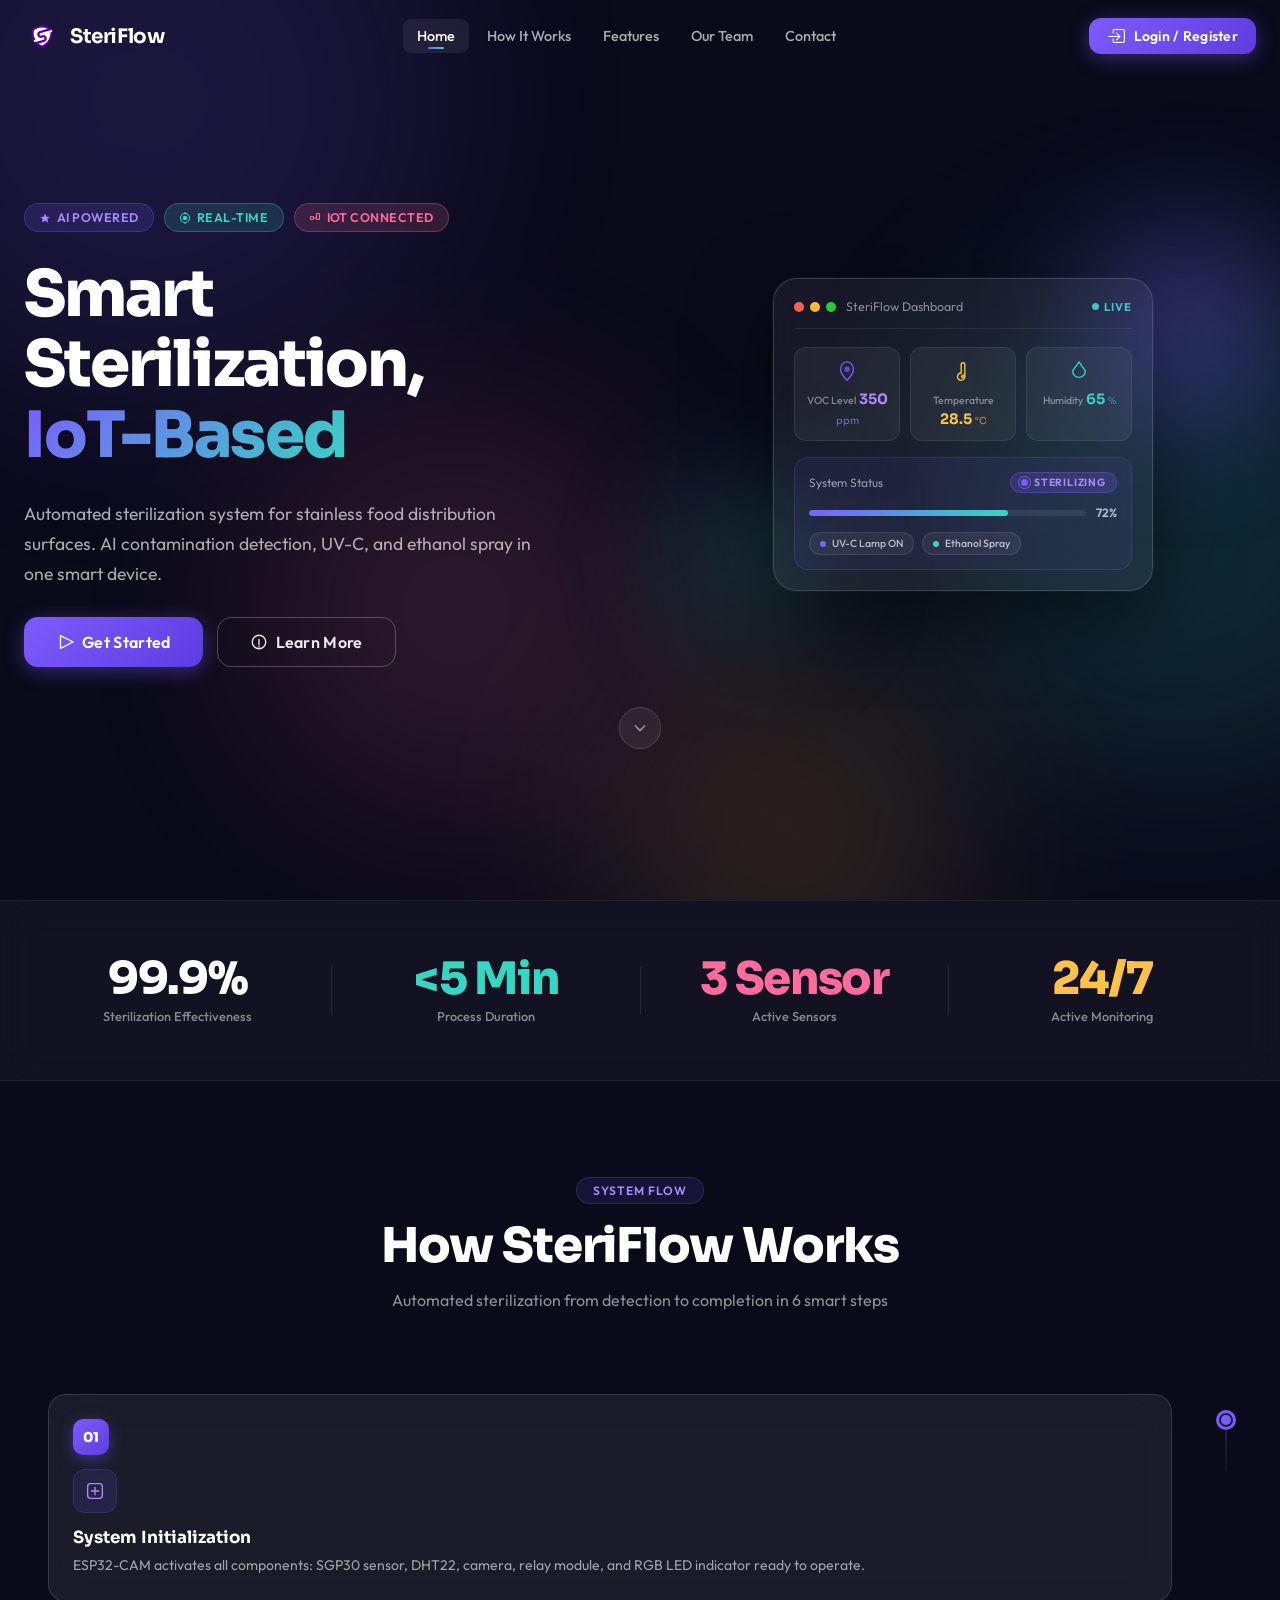
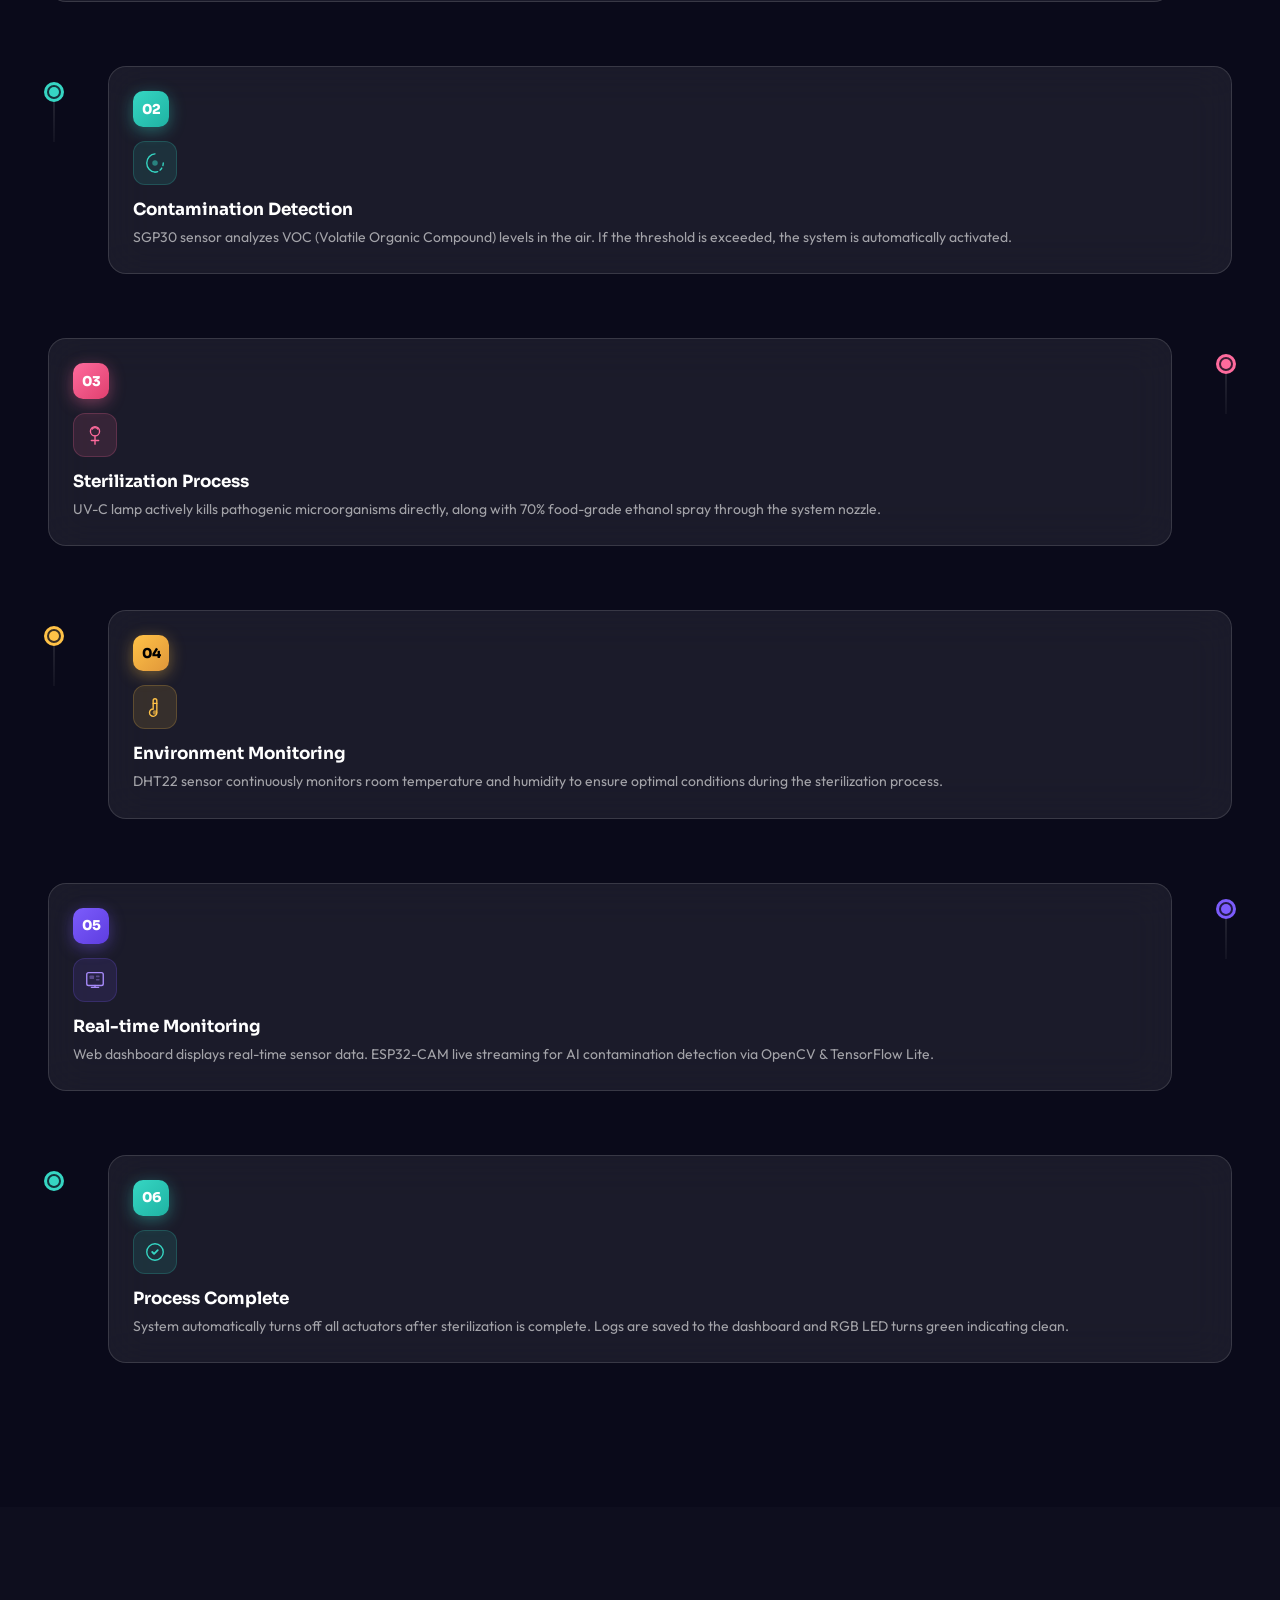
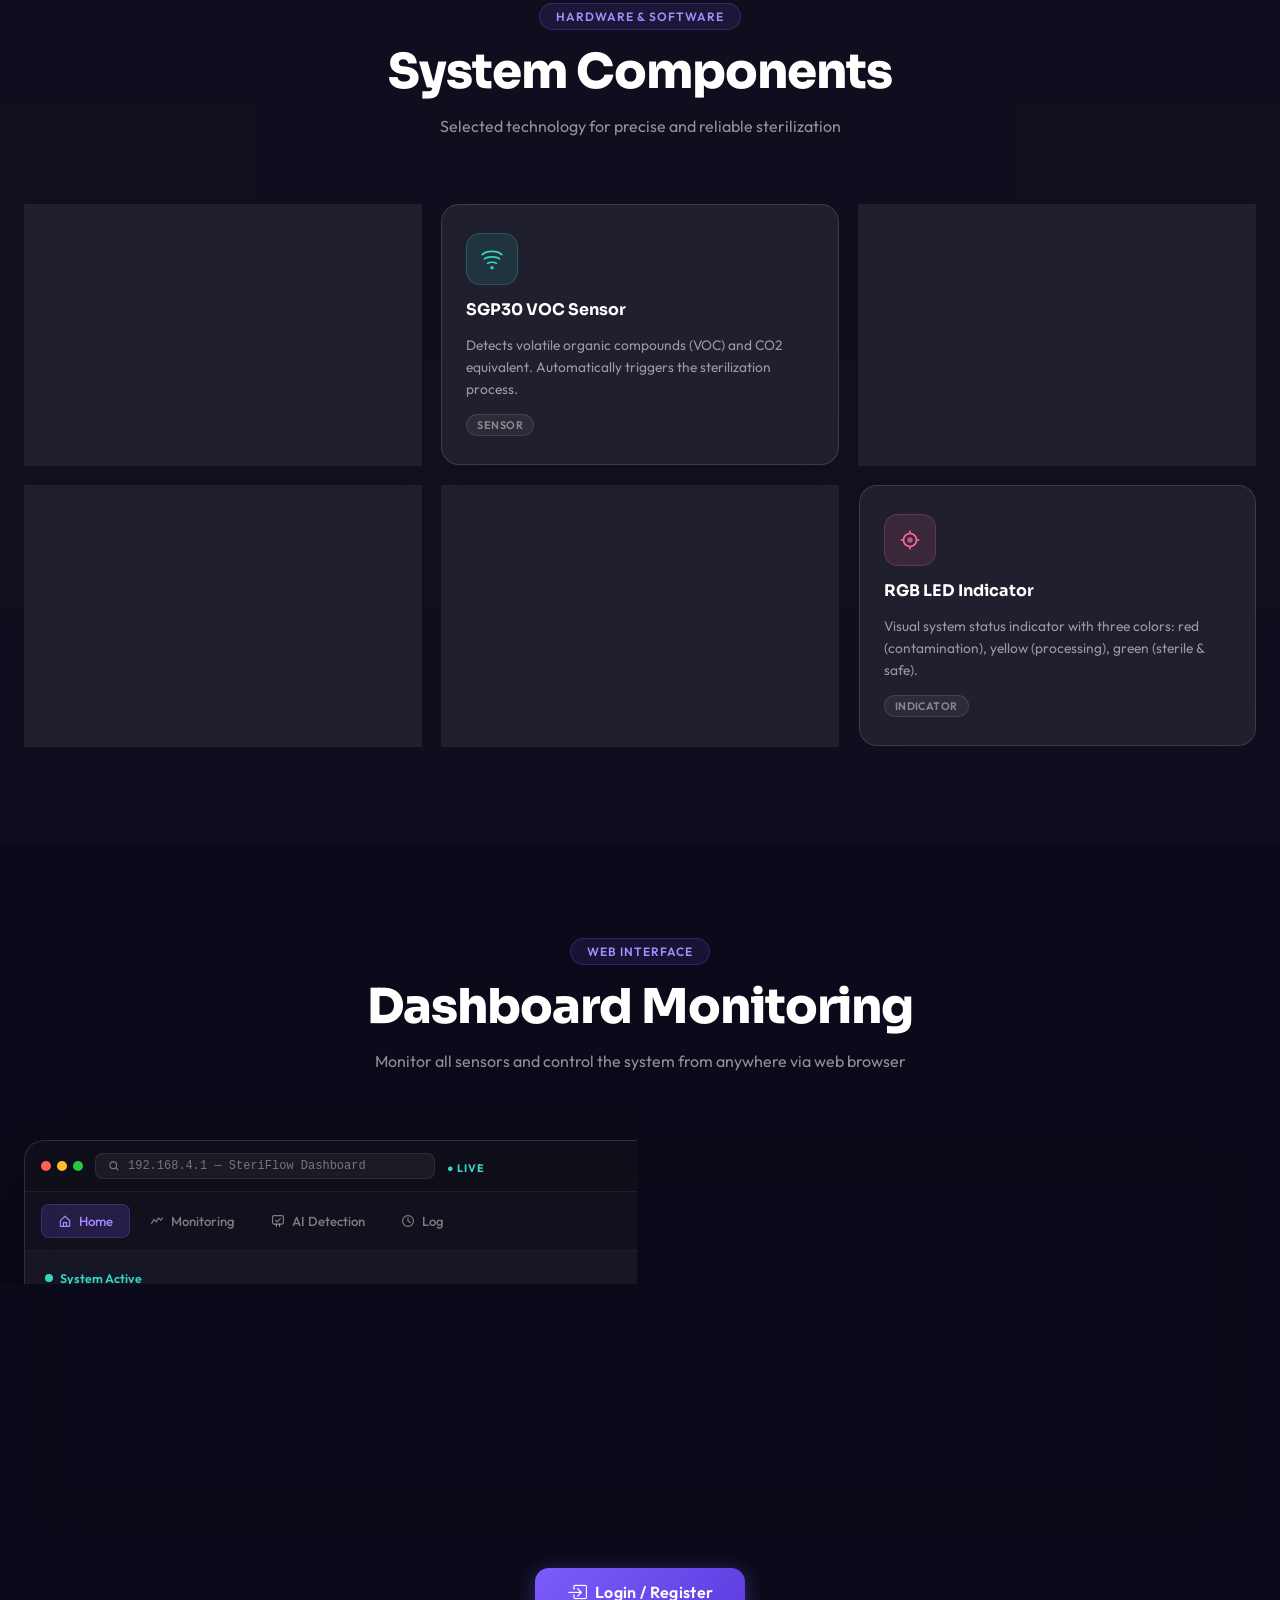
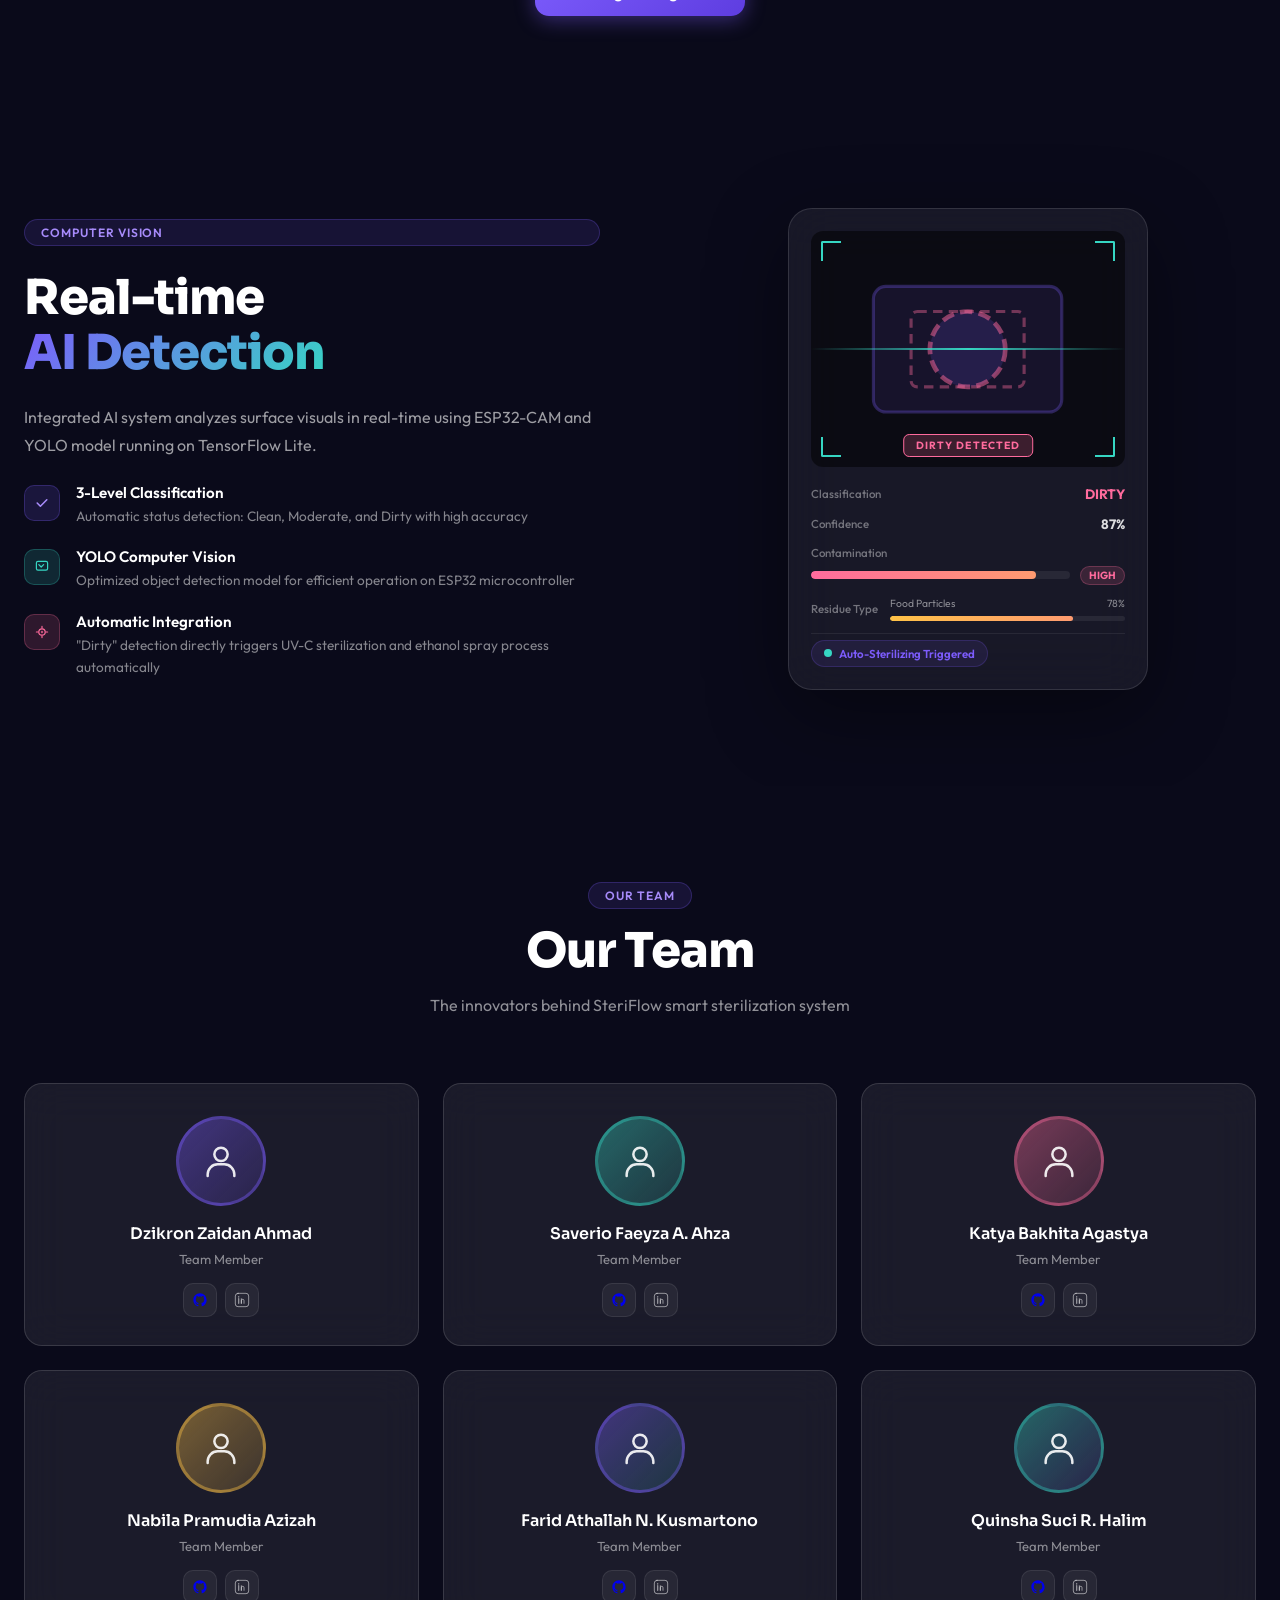
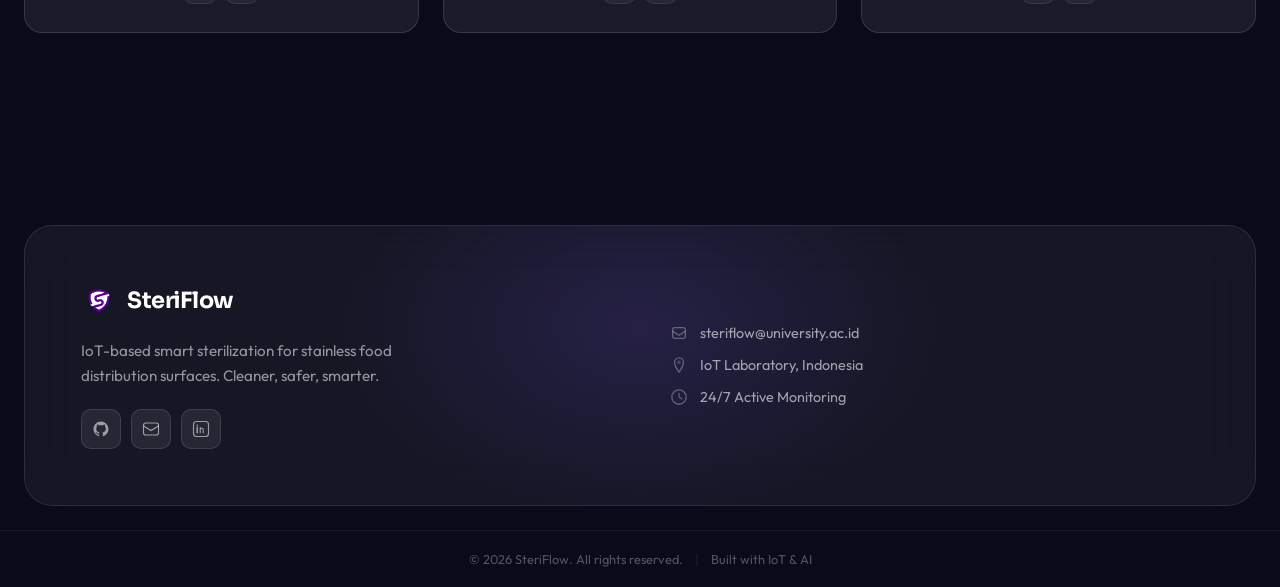
==== index.html @ 9a80b57d "by Gengs" ====
<!DOCTYPE html>
<html lang="en">
<head>
  <meta charset="UTF-8" />
  <meta name="viewport" content="width=device-width, initial-scale=1.0" />
  <meta name="description" content="SteriFlow — IoT-based smart sterilization system for stainless food distribution surfaces. AI detection, UV-C, and automatic ethanol spray." />
  <title>SteriFlow — IoT-Based Smart Sterilization</title>
  <!-- Open Graph / WhatsApp / Facebook link preview (og:image must be absolute URL) -->
  <meta property="og:type" content="website" />
  <meta property="og:url" content="https://steriflow-id.web.app/" />
  <meta property="og:title" content="SteriFlow — IoT-Based Smart Sterilization" />
  <meta property="og:description" content="SteriFlow — IoT-based smart sterilization for stainless food distribution surfaces. AI detection, UV-C, and ethanol spray in one smart device." />
  <meta property="og:image" content="https://steriflow-id.web.app/assets/og-image.png" />
  <meta property="og:image:type" content="image/png" />
  <meta property="og:image:width" content="1200" />
  <meta property="og:image:height" content="630" />
  <meta property="og:image:alt" content="SteriFlow — Smart sterilization dashboard and hero" />
  <meta property="og:locale" content="en_US" />
  <meta name="twitter:card" content="summary_large_image" />
  <meta name="twitter:title" content="SteriFlow — IoT-Based Smart Sterilization" />
  <meta name="twitter:description" content="SteriFlow — IoT-based smart sterilization for stainless food distribution surfaces. AI detection, UV-C, and ethanol spray in one smart device." />
  <meta name="twitter:image" content="https://steriflow-id.web.app/assets/og-image.png" />
  <link rel="icon" type="image/png" href="assets/logo.png" />
  <link rel="apple-touch-icon" href="assets/logo.png" />
  <link rel="stylesheet" href="https://cdn.jsdelivr.net/npm/bootstrap-icons@1.11.3/font/bootstrap-icons.min.css" />
  <link rel="stylesheet" href="assets/index.css" />
</head>
<body class="lp-body">

  <!-- ═══════════════════════════════════════════════
       ANIMATED BACKGROUND
  ═══════════════════════════════════════════════ -->
  <div class="lp-bg-canvas" aria-hidden="true">
    <div class="lp-orb lp-orb-1"></div>
    <div class="lp-orb lp-orb-2"></div>
    <div class="lp-orb lp-orb-3"></div>
    <div class="lp-orb lp-orb-4"></div>
  </div>

  <!-- ═══════════════════════════════════════════════
       1. NAVBAR
  ═══════════════════════════════════════════════ -->
  <nav class="lp-nav" id="lpNav" role="navigation" aria-label="Main navigation">
    <div class="lp-nav-inner">
      <!-- Logo -->
      <a href="#" class="lp-nav-logo" aria-label="SteriFlow Home">
        <img src="assets/logo.png" alt="SteriFlow" class="lp-logo-icon" />
        <span class="lp-logo-text">SteriFlow</span>
      </a>

      <!-- Desktop Nav Links -->
      <ul class="lp-nav-links" role="list">
        <li><a href="#beranda" class="lp-nav-link active">Home</a></li>
        <li><a href="#cara-kerja" class="lp-nav-link">How It Works</a></li>
        <li><a href="#fitur" class="lp-nav-link">Features</a></li>

        <li><a href="#tim" class="lp-nav-link">Our Team</a></li>
        <li><a href="#kontak" class="lp-nav-link">Contact</a></li>
      </ul>

      <!-- CTA + Hamburger -->
      <div class="lp-nav-right">
        <a href="auth.html" class="lp-btn lp-btn-primary lp-nav-cta">
          <i class="bi bi-box-arrow-in-right" aria-hidden="true"></i>
          Login / Register
        </a>
        <button class="lp-hamburger" id="lpHamburger" aria-label="Toggle menu" aria-expanded="false" aria-controls="lpMobileMenu">
          <span></span><span></span><span></span>
        </button>
      </div>
    </div>
  </nav>

  <!-- Mobile Drawer -->
  <div class="lp-mobile-menu" id="lpMobileMenu" aria-hidden="true" role="dialog" aria-modal="true" aria-label="Mobile navigation">
    <div class="lp-mobile-menu-backdrop" id="lpMenuBackdrop"></div>
    <nav class="lp-mobile-drawer">
      <div class="lp-mobile-drawer-header">
        <a href="#" class="lp-nav-logo">
          <img src="assets/logo.png" alt="SteriFlow" class="lp-logo-icon" />
          <span class="lp-logo-text">SteriFlow</span>
        </a>
        <button class="lp-mobile-close" id="lpMobileClose" aria-label="Close menu">
          <svg viewBox="0 0 24 24" fill="none" stroke="currentColor" stroke-width="2" aria-hidden="true"><line x1="18" y1="6" x2="6" y2="18"/><line x1="6" y1="6" x2="18" y2="18"/></svg>
        </button>
      </div>
      <ul class="lp-mobile-nav-links" role="list">
        <li><a href="#beranda" class="lp-mobile-link">Home</a></li>
        <li><a href="#cara-kerja" class="lp-mobile-link">How It Works</a></li>
        <li><a href="#fitur" class="lp-mobile-link">Features</a></li>

        <li><a href="#tim" class="lp-mobile-link">Our Team</a></li>
        <li><a href="#kontak" class="lp-mobile-link">Contact</a></li>
      </ul>
      <a href="auth.html" class="lp-btn lp-btn-primary lp-mobile-cta">
        <i class="bi bi-box-arrow-in-right" aria-hidden="true"></i>
        Login / Register
      </a>
    </nav>
  </div>

  <!-- ═══════════════════════════════════════════════
       MAIN CONTENT
  ═══════════════════════════════════════════════ -->
  <main id="lpMain">

    <!-- ═══ 2. HERO SECTION ═══ -->
    <section class="lp-hero" id="beranda" aria-labelledby="heroHeading">
      <div class="lp-container">
        <div class="lp-hero-grid">

          <!-- Left: Text Content -->
          <div class="lp-hero-content">
            <!-- Badges -->
            <div class="lp-hero-badges" role="list" aria-label="Product highlights">
              <span class="lp-badge lp-badge-purple" role="listitem">
                <svg viewBox="0 0 16 16" fill="none" aria-hidden="true"><path d="M8 2L9.8 6.2L14.4 6.6L11.1 9.4L12.1 14L8 11.5L3.9 14L4.9 9.4L1.6 6.6L6.2 6.2L8 2Z" fill="currentColor"/></svg>
                AI Powered
              </span>
              <span class="lp-badge lp-badge-teal" role="listitem">
                <svg viewBox="0 0 16 16" fill="none" aria-hidden="true"><circle cx="8" cy="8" r="3" fill="currentColor"/><circle cx="8" cy="8" r="6" stroke="currentColor" stroke-width="1.5" fill="none"/><line x1="8" y1="2" x2="8" y2="0" stroke="currentColor" stroke-width="1.5"/><line x1="8" y1="16" x2="8" y2="14" stroke="currentColor" stroke-width="1.5"/></svg>
                Real-time
              </span>
              <span class="lp-badge lp-badge-pink" role="listitem">
                <svg viewBox="0 0 16 16" fill="none" aria-hidden="true"><rect x="2" y="6" width="4" height="4" rx="1" stroke="currentColor" stroke-width="1.5"/><rect x="10" y="2" width="4" height="8" rx="1" stroke="currentColor" stroke-width="1.5"/><path d="M6 8H10" stroke="currentColor" stroke-width="1.5"/></svg>
                IoT Connected
              </span>
            </div>

            <!-- Headline -->
            <h1 class="lp-hero-heading" id="heroHeading">
              <span class="lp-text-white">Smart</span>
              <span class="lp-text-white"> Sterilization,</span>
              <br/>
              <span class="lp-gradient-text">IoT-Based</span>
            </h1>

            <!-- Subtitle -->
            <p class="lp-hero-subtitle">
              Automated sterilization system for stainless food distribution surfaces. AI contamination detection, UV-C, and ethanol spray in one smart device.
            </p>

            <!-- CTAs -->
            <div class="lp-hero-ctas">
              <a href="#cara-kerja" class="lp-btn lp-btn-primary lp-btn-lg">
                <svg viewBox="0 0 20 20" fill="none" stroke="currentColor" stroke-width="1.5" stroke-linecap="round" stroke-linejoin="round" aria-hidden="true"><polygon points="5,3 19,10 5,17 5,3"/></svg>
                Get Started
              </a>
              <a href="#fitur" class="lp-btn lp-btn-outline lp-btn-lg">
                <svg viewBox="0 0 20 20" fill="none" stroke="currentColor" stroke-width="1.5" stroke-linecap="round" aria-hidden="true"><circle cx="10" cy="10" r="7.5"/><path d="M10 7v6M10 15v.5"/></svg>
                Learn More
              </a>
            </div>
          </div>

          <!-- Right: Device Mockup Card -->
          <div class="lp-hero-mockup" aria-label="Dashboard preview" role="img">
            <div class="lp-mockup-card lp-float-anim">
              <!-- Mockup Header -->
              <div class="lp-mockup-header">
                <div class="lp-mockup-dots" aria-hidden="true">
                  <span class="lp-dot lp-dot-red"></span>
                  <span class="lp-dot lp-dot-yellow"></span>
                  <span class="lp-dot lp-dot-green"></span>
                </div>
                <span class="lp-mockup-title">SteriFlow Dashboard</span>
                <div class="lp-mockup-status">
                  <span class="lp-status-pulse" aria-hidden="true"></span>
                  <span>LIVE</span>
                </div>
              </div>

              <!-- Sensor Readings -->
              <div class="lp-mockup-sensors">
                <div class="lp-sensor-card lp-sensor-voc">
                  <svg class="lp-sensor-icon" viewBox="0 0 24 24" fill="none" aria-hidden="true"><path d="M12 2C8 2 5 6 5 10C5 14 8 18 12 22C16 18 19 14 19 10C19 6 16 2 12 2Z" stroke="#7c5cfc" stroke-width="1.5" fill="none"/><circle cx="12" cy="10" r="3" fill="#7c5cfc" opacity="0.7"/></svg>
                  <div class="lp-sensor-info">
                    <span class="lp-sensor-label">VOC Level</span>
                    <span class="lp-sensor-value lp-sensor-value-purple">350 <small>ppm</small></span>
                  </div>
                </div>
                <div class="lp-sensor-card lp-sensor-temp">
                  <svg class="lp-sensor-icon" viewBox="0 0 24 24" fill="none" aria-hidden="true"><path d="M12 3a2 2 0 0 0-2 2v9.17A4 4 0 1 0 14 18V5a2 2 0 0 0-2-2Z" stroke="#ffc247" stroke-width="1.5"/><circle cx="12" cy="18" r="2.5" fill="#ffc247" opacity="0.8"/></svg>
                  <div class="lp-sensor-info">
                    <span class="lp-sensor-label">Temperature</span>
                    <span class="lp-sensor-value lp-sensor-value-yellow">28.5 <small>°C</small></span>
                  </div>
                </div>
                <div class="lp-sensor-card lp-sensor-hum">
                  <svg class="lp-sensor-icon" viewBox="0 0 24 24" fill="none" aria-hidden="true"><path d="M12 2l7 10a7 7 0 1 1-14 0z" stroke="#36d6c3" stroke-width="1.5" fill="none"/></svg>
                  <div class="lp-sensor-info">
                    <span class="lp-sensor-label">Humidity</span>
                    <span class="lp-sensor-value lp-sensor-value-teal">65 <small>%</small></span>
                  </div>
                </div>
              </div>

              <!-- Sterilization Status -->
              <div class="lp-mockup-sterilizing">
                <div class="lp-sterilize-header">
                  <span>System Status</span>
                  <div class="lp-sterilize-badge">
                    <span class="lp-pulse-ring" aria-hidden="true"></span>
                    <span>STERILIZING</span>
                  </div>
                </div>
                <div class="lp-sterilize-progress" role="progressbar" aria-valuenow="72" aria-valuemin="0" aria-valuemax="100" aria-label="Sterilization progress">
                  <div class="lp-progress-bar">
                    <div class="lp-progress-fill" style="width:72%"></div>
                  </div>
                  <span>72%</span>
                </div>
                <div class="lp-sterilize-actions">
                  <div class="lp-action-chip lp-chip-active">
                    <span class="lp-chip-dot" style="background:#7c5cfc" aria-hidden="true"></span>
                    UV-C Lamp ON
                  </div>
                  <div class="lp-action-chip lp-chip-active">
                    <span class="lp-chip-dot" style="background:#36d6c3" aria-hidden="true"></span>
                    Ethanol Spray
                  </div>
                </div>
              </div>
            </div>

            <!-- Decorative glow elements -->
            <div class="lp-mockup-glow lp-glow-purple" aria-hidden="true"></div>
            <div class="lp-mockup-glow lp-glow-teal" aria-hidden="true"></div>
          </div>
        </div>
      </div>

      <!-- Scroll indicator -->
      <a href="#stats" class="lp-scroll-indicator" aria-label="Scroll to next section">
        <svg viewBox="0 0 24 24" fill="none" stroke="currentColor" stroke-width="2" aria-hidden="true"><polyline points="6 9 12 15 18 9"/></svg>
      </a>
    </section>

    <!-- ═══ 3. STATS BAR ═══ -->
    <section class="lp-stats" id="stats" aria-label="Key statistics">
      <div class="lp-container">
        <div class="lp-stats-grid">
          <div class="lp-stat-item lp-reveal">
            <span class="lp-stat-value" data-target="99.9" data-suffix="%" data-decimal="1">0%</span>
            <span class="lp-stat-label">Sterilization Effectiveness</span>
          </div>
          <div class="lp-stat-divider" aria-hidden="true"></div>
          <div class="lp-stat-item lp-reveal">
            <span class="lp-stat-value lp-stat-teal" data-target="5" data-prefix="<" data-suffix=" Min">0 Min</span>
            <span class="lp-stat-label">Process Duration</span>
          </div>
          <div class="lp-stat-divider" aria-hidden="true"></div>
          <div class="lp-stat-item lp-reveal">
            <span class="lp-stat-value lp-stat-pink" data-target="3" data-suffix=" Sensor">0 Sensor</span>
            <span class="lp-stat-label">Active Sensors</span>
          </div>
          <div class="lp-stat-divider" aria-hidden="true"></div>
          <div class="lp-stat-item lp-reveal">
            <span class="lp-stat-value lp-stat-yellow">24/7</span>
            <span class="lp-stat-label">Active Monitoring</span>
          </div>
        </div>
      </div>
    </section>

    <!-- ═══ 4. CARA KERJA ═══ -->
    <section class="lp-section lp-cara-kerja" id="cara-kerja" aria-labelledby="caraKerjaTitle">
      <div class="lp-container">
        <div class="lp-section-header lp-reveal">
          <span class="lp-section-tag">System Flow</span>
          <h2 class="lp-section-title" id="caraKerjaTitle">How SteriFlow Works</h2>
          <p class="lp-section-subtitle">Automated sterilization from detection to completion in 6 smart steps</p>
        </div>

        <div class="lp-timeline">

          <!-- Step 1 -->
          <div class="lp-timeline-item lp-timeline-left lp-reveal">
            <div class="lp-timeline-content">
              <div class="lp-timeline-card">
                <div class="lp-step-badge lp-step-purple">
                  <span>01</span>
                </div>
                <div class="lp-step-icon lp-step-icon-purple">
                  <svg viewBox="0 0 24 24" fill="none" aria-hidden="true"><rect x="4" y="4" width="16" height="16" rx="3" stroke="currentColor" stroke-width="1.5"/><path d="M8 12h8M12 8v8" stroke="currentColor" stroke-width="1.5" stroke-linecap="round"/></svg>
                </div>
                <div class="lp-step-body">
                  <h3 class="lp-step-title">System Initialization</h3>
                  <p class="lp-step-desc">ESP32-CAM activates all components: SGP30 sensor, DHT22, camera, relay module, and RGB LED indicator ready to operate.</p>
                </div>
              </div>
            </div>
            <div class="lp-timeline-node" aria-hidden="true">
              <div class="lp-node-circle lp-node-purple"></div>
              <div class="lp-node-line"></div>
            </div>
          </div>

          <!-- Step 2 -->
          <div class="lp-timeline-item lp-timeline-right lp-reveal">
            <div class="lp-timeline-node" aria-hidden="true">
              <div class="lp-node-circle lp-node-teal"></div>
              <div class="lp-node-line"></div>
            </div>
            <div class="lp-timeline-content">
              <div class="lp-timeline-card">
                <div class="lp-step-badge lp-step-teal">
                  <span>02</span>
                </div>
                <div class="lp-step-icon lp-step-icon-teal">
                  <svg viewBox="0 0 24 24" fill="none" aria-hidden="true"><path d="M12 2C7 2 3 7 3 12C3 17 7 22 12 22" stroke="currentColor" stroke-width="1.5" stroke-linecap="round"/><path d="M12 22C17 22 21 17 21 12" stroke="currentColor" stroke-width="1.5" stroke-linecap="round" stroke-dasharray="3 3"/><circle cx="12" cy="12" r="3" fill="currentColor" opacity="0.5"/></svg>
                </div>
                <div class="lp-step-body">
                  <h3 class="lp-step-title">Contamination Detection</h3>
                  <p class="lp-step-desc">SGP30 sensor analyzes VOC (Volatile Organic Compound) levels in the air. If the threshold is exceeded, the system is automatically activated.</p>
                </div>
              </div>
            </div>
          </div>

          <!-- Step 3 -->
          <div class="lp-timeline-item lp-timeline-left lp-reveal">
            <div class="lp-timeline-content">
              <div class="lp-timeline-card">
                <div class="lp-step-badge lp-step-pink">
                  <span>03</span>
                </div>
                <div class="lp-step-icon lp-step-icon-pink">
                  <svg viewBox="0 0 24 24" fill="none" aria-hidden="true"><circle cx="12" cy="8" r="5" stroke="currentColor" stroke-width="1.5"/><path d="M12 13v9M8 18h8" stroke="currentColor" stroke-width="1.5" stroke-linecap="round"/><path d="M9 5.5C9 5.5 10 4 12 4C14 4 15 5.5 15 5.5" stroke="currentColor" stroke-width="1.5" stroke-linecap="round"/></svg>
                </div>
                <div class="lp-step-body">
                  <h3 class="lp-step-title">Sterilization Process</h3>
                  <p class="lp-step-desc">UV-C lamp actively kills pathogenic microorganisms directly, along with 70% food-grade ethanol spray through the system nozzle.</p>
                </div>
              </div>
            </div>
            <div class="lp-timeline-node" aria-hidden="true">
              <div class="lp-node-circle lp-node-pink"></div>
              <div class="lp-node-line"></div>
            </div>
          </div>

          <!-- Step 4 -->
          <div class="lp-timeline-item lp-timeline-right lp-reveal">
            <div class="lp-timeline-node" aria-hidden="true">
              <div class="lp-node-circle lp-node-yellow"></div>
              <div class="lp-node-line"></div>
            </div>
            <div class="lp-timeline-content">
              <div class="lp-timeline-card">
                <div class="lp-step-badge lp-step-yellow">
                  <span>04</span>
                </div>
                <div class="lp-step-icon lp-step-icon-yellow">
                  <svg viewBox="0 0 24 24" fill="none" aria-hidden="true"><path d="M12 3a2 2 0 0 0-2 2v9.17A4 4 0 1 0 14 18V5a2 2 0 0 0-2-2Z" stroke="currentColor" stroke-width="1.5"/><circle cx="12" cy="18" r="2.5" fill="currentColor" opacity="0.6"/><path d="M10 8h4" stroke="currentColor" stroke-width="1.5" stroke-linecap="round"/></svg>
                </div>
                <div class="lp-step-body">
                  <h3 class="lp-step-title">Environment Monitoring</h3>
                  <p class="lp-step-desc">DHT22 sensor continuously monitors room temperature and humidity to ensure optimal conditions during the sterilization process.</p>
                </div>
              </div>
            </div>
          </div>

          <!-- Step 5 -->
          <div class="lp-timeline-item lp-timeline-left lp-reveal">
            <div class="lp-timeline-content">
              <div class="lp-timeline-card">
                <div class="lp-step-badge lp-step-purple">
                  <span>05</span>
                </div>
                <div class="lp-step-icon lp-step-icon-purple">
                  <svg viewBox="0 0 24 24" fill="none" aria-hidden="true"><rect x="3" y="4" width="18" height="14" rx="2" stroke="currentColor" stroke-width="1.5"/><path d="M8 20h8M12 18v2" stroke="currentColor" stroke-width="1.5" stroke-linecap="round"/><rect x="6" y="7" width="5" height="4" rx="1" fill="currentColor" opacity="0.4"/><rect x="13" y="7" width="4" height="2" rx="0.5" fill="currentColor" opacity="0.4"/><rect x="13" y="11" width="4" height="1.5" rx="0.5" fill="currentColor" opacity="0.4"/></svg>
                </div>
                <div class="lp-step-body">
                  <h3 class="lp-step-title">Real-time Monitoring</h3>
                  <p class="lp-step-desc">Web dashboard displays real-time sensor data. ESP32-CAM live streaming for AI contamination detection via OpenCV & TensorFlow Lite.</p>
                </div>
              </div>
            </div>
            <div class="lp-timeline-node" aria-hidden="true">
              <div class="lp-node-circle lp-node-purple"></div>
              <div class="lp-node-line"></div>
            </div>
          </div>

          <!-- Step 6 -->
          <div class="lp-timeline-item lp-timeline-right lp-reveal">
            <div class="lp-timeline-node" aria-hidden="true">
              <div class="lp-node-circle lp-node-teal"></div>
            </div>
            <div class="lp-timeline-content">
              <div class="lp-timeline-card">
                <div class="lp-step-badge lp-step-teal">
                  <span>06</span>
                </div>
                <div class="lp-step-icon lp-step-icon-teal">
                  <svg viewBox="0 0 24 24" fill="none" aria-hidden="true"><path d="M9 12l2 2 4-4" stroke="currentColor" stroke-width="2" stroke-linecap="round" stroke-linejoin="round"/><circle cx="12" cy="12" r="9" stroke="currentColor" stroke-width="1.5"/></svg>
                </div>
                <div class="lp-step-body">
                  <h3 class="lp-step-title">Process Complete</h3>
                  <p class="lp-step-desc">System automatically turns off all actuators after sterilization is complete. Logs are saved to the dashboard and RGB LED turns green indicating clean.</p>
                </div>
              </div>
            </div>
          </div>

        </div>
      </div>
    </section>

    <!-- ═══ 5. KOMPONEN SISTEM ═══ -->
    <section class="lp-section lp-components" id="fitur" aria-labelledby="komponenTitle">
      <div class="lp-container">
        <div class="lp-section-header lp-reveal">
          <span class="lp-section-tag">Hardware & Software</span>
          <h2 class="lp-section-title" id="komponenTitle">System Components</h2>
          <p class="lp-section-subtitle">Selected technology for precise and reliable sterilization</p>
        </div>

        <div class="lp-components-grid">

          <div class="lp-component-card lp-reveal" tabindex="0">
            <div class="lp-component-icon lp-comp-purple">
              <svg viewBox="0 0 24 24" fill="none" aria-hidden="true"><rect x="5" y="5" width="14" height="14" rx="2" stroke="currentColor" stroke-width="1.5"/><rect x="9" y="9" width="6" height="6" rx="1" fill="currentColor" opacity="0.5"/><path d="M9 3v2M15 3v2M9 19v2M15 19v2M3 9h2M3 15h2M19 9h2M19 15h2" stroke="currentColor" stroke-width="1.5" stroke-linecap="round"/></svg>
            </div>
            <h3 class="lp-component-name">ESP32-CAM</h3>
            <p class="lp-component-desc">Integrated AI monitoring control center & camera. Built-in WiFi for real-time IoT connectivity.</p>
            <span class="lp-component-tag">Controller</span>
          </div>

          <div class="lp-component-card lp-reveal" tabindex="0">
            <div class="lp-component-icon lp-comp-teal">
              <svg viewBox="0 0 24 24" fill="none" aria-hidden="true"><path d="M3 8c0 0 3-3 9-3s9 3 9 3" stroke="currentColor" stroke-width="1.5" stroke-linecap="round"/><path d="M5 12c0 0 2-2 7-2s7 2 7 2" stroke="currentColor" stroke-width="1.5" stroke-linecap="round"/><path d="M8 16c0 0 1-1 4-1s4 1 4 1" stroke="currentColor" stroke-width="1.5" stroke-linecap="round"/><circle cx="12" cy="20" r="1.5" fill="currentColor"/></svg>
            </div>
            <h3 class="lp-component-name">SGP30 VOC Sensor</h3>
            <p class="lp-component-desc">Detects volatile organic compounds (VOC) and CO2 equivalent. Automatically triggers the sterilization process.</p>
            <span class="lp-component-tag">Sensor</span>
          </div>

          <div class="lp-component-card lp-reveal" tabindex="0">
            <div class="lp-component-icon lp-comp-pink">
              <svg viewBox="0 0 24 24" fill="none" aria-hidden="true"><circle cx="12" cy="12" r="4" stroke="currentColor" stroke-width="1.5"/><path d="M12 2v3M12 19v3M2 12h3M19 12h3M4.9 4.9l2.1 2.1M17 17l2.1 2.1M4.9 19.1L7 17M17 7l2.1-2.1" stroke="currentColor" stroke-width="1.5" stroke-linecap="round"/></svg>
            </div>
            <h3 class="lp-component-name">UV-C Lamp</h3>
            <p class="lp-component-desc">UV sterilization kills 99.9% of pathogenic microorganisms including bacteria, viruses, and fungi on surfaces.</p>
            <span class="lp-component-tag">Actuator</span>
          </div>

          <div class="lp-component-card lp-reveal" tabindex="0">
            <div class="lp-component-icon lp-comp-yellow">
              <svg viewBox="0 0 24 24" fill="none" aria-hidden="true"><path d="M12 3a2 2 0 0 0-2 2v9.17A4 4 0 1 0 14 18V5a2 2 0 0 0-2-2Z" stroke="currentColor" stroke-width="1.5"/><circle cx="12" cy="18" r="2.5" fill="currentColor" opacity="0.6"/><path d="M10 8h4M10 11h4" stroke="currentColor" stroke-width="1.5" stroke-linecap="round"/></svg>
            </div>
            <h3 class="lp-component-name">DHT22 Sensor</h3>
            <p class="lp-component-desc">Monitors temperature and humidity with precision. Data displayed in real-time on the web dashboard.</p>
            <span class="lp-component-tag">Sensor</span>
          </div>

          <div class="lp-component-card lp-reveal" tabindex="0">
            <div class="lp-component-icon lp-comp-teal">
              <svg viewBox="0 0 24 24" fill="none" aria-hidden="true"><path d="M12 2l6 12H6L12 2Z" stroke="currentColor" stroke-width="1.5" stroke-linejoin="round" fill="none"/><path d="M7 17c0 2.8 2.2 5 5 5s5-2.2 5-5" stroke="currentColor" stroke-width="1.5"/><path d="M9 14c1 2 5 2 6 0" stroke="currentColor" stroke-width="1.5" stroke-linecap="round"/></svg>
            </div>
            <h3 class="lp-component-name">Ethanol Spray System</h3>
            <p class="lp-component-desc">70% food-grade ethanol spray through system nozzle. Controlled by 12V pump and MOSFET driver.</p>
            <span class="lp-component-tag">Actuator</span>
          </div>

          <div class="lp-component-card lp-reveal" tabindex="0">
            <div class="lp-component-icon lp-comp-pink">
              <svg viewBox="0 0 24 24" fill="none" aria-hidden="true"><circle cx="12" cy="12" r="6" stroke="currentColor" stroke-width="1.5"/><circle cx="12" cy="12" r="2.5" fill="currentColor" opacity="0.7"/><path d="M12 6V4M18 12h2M12 18v2M6 12H4" stroke="currentColor" stroke-width="1.5" stroke-linecap="round"/></svg>
            </div>
            <h3 class="lp-component-name">RGB LED Indicator</h3>
            <p class="lp-component-desc">Visual system status indicator with three colors: red (contamination), yellow (processing), green (sterile &amp; safe).</p>
            <span class="lp-component-tag">Indicator</span>
          </div>

        </div>
      </div>
    </section>

    <!-- ═══ 6. DASHBOARD PREVIEW ═══ -->
    <section class="lp-section lp-dashboard-preview" id="dashboard" aria-labelledby="dashPreviewTitle">
      <div class="lp-container">
        <div class="lp-section-header lp-reveal">
          <span class="lp-section-tag">Web Interface</span>
          <h2 class="lp-section-title" id="dashPreviewTitle">Dashboard Monitoring</h2>
          <p class="lp-section-subtitle">Monitor all sensors and control the system from anywhere via web browser</p>
        </div>

        <div class="lp-browser-mockup lp-reveal">
          <!-- Browser Chrome -->
          <div class="lp-browser-chrome">
            <div class="lp-browser-dots" aria-hidden="true">
              <span></span><span></span><span></span>
            </div>
            <div class="lp-browser-url">
              <svg viewBox="0 0 16 16" fill="none" aria-hidden="true"><path d="M7 11.5A4.5 4.5 0 1 0 7 2.5a4.5 4.5 0 0 0 0 9ZM13.5 13.5l-2.5-2.5" stroke="currentColor" stroke-width="1.5" stroke-linecap="round"/></svg>
              <span>192.168.4.1 — SteriFlow Dashboard</span>
            </div>
            <div class="lp-browser-actions" aria-hidden="true">
              <span class="lp-live-badge">● LIVE</span>
            </div>
          </div>

          <!-- Dashboard Tabs -->
          <div class="lp-dash-tabs" role="tablist" aria-label="Dashboard tabs">
            <button class="lp-dash-tab lp-tab-active" role="tab" aria-selected="true" data-tab="home">
              <svg viewBox="0 0 18 18" fill="none" aria-hidden="true"><path d="M3 8.5L9 3l6 5.5V15a1 1 0 0 1-1 1H4a1 1 0 0 1-1-1V8.5Z" stroke="currentColor" stroke-width="1.5"/><path d="M7 16v-5h4v5" stroke="currentColor" stroke-width="1.5"/></svg>
              Home
            </button>
            <button class="lp-dash-tab" role="tab" aria-selected="false" data-tab="monitoring">
              <svg viewBox="0 0 18 18" fill="none" aria-hidden="true"><polyline points="2,12 5,7 8,10 11,5 14,8 16,5" stroke="currentColor" stroke-width="1.5" stroke-linecap="round" stroke-linejoin="round"/></svg>
              Monitoring
            </button>
            <button class="lp-dash-tab" role="tab" aria-selected="false" data-tab="ai">
              <svg viewBox="0 0 18 18" fill="none" aria-hidden="true"><rect x="2" y="2" width="14" height="11" rx="2" stroke="currentColor" stroke-width="1.5"/><path d="M6 8l2 2 4-4" stroke="currentColor" stroke-width="1.5" stroke-linecap="round" stroke-linejoin="round"/><path d="M7 13v3M11 13v3" stroke="currentColor" stroke-width="1.5" stroke-linecap="round"/></svg>
              AI Detection
            </button>
            <button class="lp-dash-tab" role="tab" aria-selected="false" data-tab="history">
              <svg viewBox="0 0 18 18" fill="none" aria-hidden="true"><circle cx="9" cy="9" r="7" stroke="currentColor" stroke-width="1.5"/><path d="M9 5v4l3 2" stroke="currentColor" stroke-width="1.5" stroke-linecap="round"/></svg>
              Log
            </button>
          </div>

          <!-- Dashboard Content Panels -->
          <div class="lp-dash-content">
            <!-- Home Tab -->
            <div class="lp-dash-panel lp-panel-active" id="panel-home">
              <div class="lp-dash-overview">
                <div class="lp-overview-status">
                  <div class="lp-ov-badge">
                    <span class="lp-pulse-dot" aria-hidden="true"></span>
                    <span>System Active</span>
                  </div>
                  <span class="lp-ov-time">Tuesday, 25 Mar 2026 · 14:32</span>
                </div>
                <div class="lp-ov-grid">
                  <div class="lp-ov-card lp-ov-voc">
                    <span class="lp-ov-label">VOC</span>
                    <span class="lp-ov-val">350</span>
                    <span class="lp-ov-unit">ppm</span>
                    <div class="lp-ov-bar"><div style="width:65%;background:linear-gradient(90deg,#7c5cfc,#a78bfa)"></div></div>
                  </div>
                  <div class="lp-ov-card lp-ov-temp">
                    <span class="lp-ov-label">Temp</span>
                    <span class="lp-ov-val">28.5</span>
                    <span class="lp-ov-unit">°C</span>
                    <div class="lp-ov-bar"><div style="width:57%;background:linear-gradient(90deg,#ffc247,#ffdb8e)"></div></div>
                  </div>
                  <div class="lp-ov-card lp-ov-hum">
                    <span class="lp-ov-label">Humidity</span>
                    <span class="lp-ov-val">65</span>
                    <span class="lp-ov-unit">%</span>
                    <div class="lp-ov-bar"><div style="width:65%;background:linear-gradient(90deg,#36d6c3,#7ff5ea)"></div></div>
                  </div>
                  <div class="lp-ov-card lp-ov-status">
                    <span class="lp-ov-label">Status</span>
                    <span class="lp-ov-val-sm lp-steril-text">STERILIZING</span>
                    <div class="lp-ov-indicator">
                      <span class="lp-pulse-dot" aria-hidden="true"></span>
                      Active
                    </div>
                  </div>
                </div>
              </div>
            </div>
            <!-- Monitoring Tab -->
            <div class="lp-dash-panel" id="panel-monitoring">
              <div class="lp-dash-charts">
                <div class="lp-chart-header">
                  <span>VOC Level — Last 24 Hours</span>
                  <span class="lp-chart-tag">Real-time</span>
                </div>
                <div class="lp-fake-chart" aria-hidden="true">
                  <svg viewBox="0 0 300 80" preserveAspectRatio="none">
                    <defs>
                      <linearGradient id="chartGrad" x1="0%" y1="0%" x2="0%" y2="100%">
                        <stop offset="0%" stop-color="#7c5cfc" stop-opacity="0.4"/>
                        <stop offset="100%" stop-color="#7c5cfc" stop-opacity="0"/>
                      </linearGradient>
                    </defs>
                    <path d="M0 60 C20 55 30 40 50 42 C70 44 80 65 100 60 C120 55 130 30 150 28 C170 26 180 45 200 40 C220 35 230 20 250 25 C270 30 280 50 300 45 L300 80 L0 80 Z" fill="url(#chartGrad)"/>
                    <path d="M0 60 C20 55 30 40 50 42 C70 44 80 65 100 60 C120 55 130 30 150 28 C170 26 180 45 200 40 C220 35 230 20 250 25 C270 30 280 50 300 45" fill="none" stroke="#7c5cfc" stroke-width="2"/>
                  </svg>
                </div>
                <div class="lp-chart-stats">
                  <div><span>Min</span><strong>120 ppm</strong></div>
                  <div><span>Avg</span><strong>312 ppm</strong></div>
                  <div><span>Max</span><strong>580 ppm</strong></div>
                </div>
              </div>
            </div>
            <!-- AI Tab -->
            <div class="lp-dash-panel" id="panel-ai">
              <div class="lp-ai-preview">
                <div class="lp-ai-cam">
                  <div class="lp-cam-frame" aria-label="Camera feed placeholder">
                    <span class="lp-corner lp-corner-tl" aria-hidden="true"></span>
                    <span class="lp-corner lp-corner-tr" aria-hidden="true"></span>
                    <span class="lp-corner lp-corner-bl" aria-hidden="true"></span>
                    <span class="lp-corner lp-corner-br" aria-hidden="true"></span>
                    <div class="lp-cam-placeholder">
                      <svg viewBox="0 0 48 48" fill="none" aria-hidden="true"><rect x="6" y="12" width="36" height="27" rx="4" stroke="rgba(255,255,255,0.3)" stroke-width="2"/><circle cx="24" cy="25" r="7" stroke="rgba(255,255,255,0.3)" stroke-width="2"/><path d="M18 12V10a2 2 0 0 1 2-2h8a2 2 0 0 1 2 2v2" stroke="rgba(255,255,255,0.3)" stroke-width="2"/></svg>
                      <span>ESP32-CAM Feed</span>
                    </div>
                    <div class="lp-detection-box" aria-label="Detection overlay">
                      <span class="lp-detection-label">DIRTY</span>
                    </div>
                  </div>
                </div>
                <div class="lp-ai-results">
                  <div class="lp-ai-result-item">
                    <span class="lp-ai-label">Detection Result</span>
                    <span class="lp-ai-value lp-ai-dirty">DIRTY</span>
                  </div>
                  <div class="lp-ai-result-item">
                    <span class="lp-ai-label">Confidence</span>
                    <span class="lp-ai-value">87%</span>
                  </div>
                  <div class="lp-ai-result-item lp-ai-bar-item">
                    <span class="lp-ai-label">Contamination Level</span>
                    <div class="lp-ai-bar-wrap">
                      <div class="lp-ai-bar-track">
                        <div class="lp-ai-bar-fill" style="width:87%"></div>
                      </div>
                      <span class="lp-ai-bar-label lp-ai-high">HIGH</span>
                    </div>
                  </div>
                  <div class="lp-ai-result-item">
                    <span class="lp-ai-label">Residue Detected</span>
                    <span class="lp-ai-value">Food Particles 78%</span>
                  </div>
                </div>
              </div>
            </div>
            <!-- History Tab -->
            <div class="lp-dash-panel" id="panel-history">
              <div class="lp-history-preview">
                <div class="lp-history-header">
                  <span>Sterilization Log</span>
                  <span class="lp-chart-tag">12 entries today</span>
                </div>
                <div class="lp-history-list">
                  <div class="lp-history-item lp-hist-clean">
                    <div class="lp-hist-dot lp-hist-green" aria-hidden="true"></div>
                    <div class="lp-hist-info">
                      <span class="lp-hist-title">Sterilization Complete</span>
                      <span class="lp-hist-meta">14:28 · Duration 3m 42s · VOC 120ppm</span>
                    </div>
                    <span class="lp-hist-badge lp-hist-badge-green">Clean</span>
                  </div>
                  <div class="lp-history-item">
                    <div class="lp-hist-dot lp-hist-yellow" aria-hidden="true"></div>
                    <div class="lp-hist-info">
                      <span class="lp-hist-title">High VOC Detected</span>
                      <span class="lp-hist-meta">14:15 · VOC 480ppm · Auto-trigger</span>
                    </div>
                    <span class="lp-hist-badge lp-hist-badge-yellow">Processing</span>
                  </div>
                  <div class="lp-history-item lp-hist-clean">
                    <div class="lp-hist-dot lp-hist-green" aria-hidden="true"></div>
                    <div class="lp-hist-info">
                      <span class="lp-hist-title">Sterilization Complete</span>
                      <span class="lp-hist-meta">13:52 · Duration 4m 11s · VOC 95ppm</span>
                    </div>
                    <span class="lp-hist-badge lp-hist-badge-green">Clean</span>
                  </div>
                </div>
              </div>
            </div>
          </div>
        </div>

        <div class="lp-dash-cta lp-reveal">
          <a href="auth.html" class="lp-btn lp-btn-primary lp-btn-lg">
            <i class="bi bi-box-arrow-in-right" aria-hidden="true"></i>
            Login / Register
          </a>
        </div>
      </div>
    </section>

    <!-- ═══ 7. TEKNOLOGI (removed) ═══ -->
    <section class="lp-section lp-teknologi" id="teknologi" style="display:none">
      <div class="lp-container">
        <div class="lp-section-header lp-reveal">
          <span class="lp-section-tag">Stack</span>
          <h2 class="lp-section-title" id="teknologiTitle">Technology Used</h2>
          <p class="lp-section-subtitle">Cutting-edge combination of IoT hardware and AI for future sterilization solutions</p>
        </div>

        <div class="lp-tech-groups">
          <!-- Hardware -->
          <div class="lp-tech-group lp-reveal">
            <h3 class="lp-tech-group-title">
              <svg viewBox="0 0 20 20" fill="none" aria-hidden="true"><rect x="3" y="6" width="14" height="9" rx="2" stroke="currentColor" stroke-width="1.5"/><path d="M7 6V5a1 1 0 0 1 1-1h4a1 1 0 0 1 1 1v1" stroke="currentColor" stroke-width="1.5"/><circle cx="10" cy="10.5" r="1.5" fill="currentColor" opacity="0.7"/></svg>
              Hardware Components
            </h3>
            <div class="lp-tech-pills">
              <div class="lp-tech-pill lp-pill-purple">
                <svg viewBox="0 0 20 20" fill="none" aria-hidden="true"><rect x="5" y="5" width="10" height="10" rx="2" stroke="currentColor" stroke-width="1.5"/><rect x="8" y="8" width="4" height="4" rx="0.5" fill="currentColor" opacity="0.5"/><path d="M8 3v2M12 3v2M8 15v2M12 15v2M3 8h2M3 12h2M15 8h2M15 12h2" stroke="currentColor" stroke-width="1.5" stroke-linecap="round"/></svg>
                <div class="lp-pill-content">
                  <span class="lp-pill-name">ESP32-CAM</span>
                  <span class="lp-pill-cat">Microcontroller</span>
                </div>
              </div>
              <div class="lp-tech-pill lp-pill-teal">
                <svg viewBox="0 0 20 20" fill="none" aria-hidden="true"><path d="M4 8c2-3 10-3 12 0" stroke="currentColor" stroke-width="1.5" stroke-linecap="round"/><path d="M6 11.5c1.5-2 6.5-2 8 0" stroke="currentColor" stroke-width="1.5" stroke-linecap="round"/><circle cx="10" cy="14.5" r="1.5" fill="currentColor"/></svg>
                <div class="lp-pill-content">
                  <span class="lp-pill-name">SGP30</span>
                  <span class="lp-pill-cat">VOC Sensor</span>
                </div>
              </div>
              <div class="lp-tech-pill lp-pill-yellow">
                <svg viewBox="0 0 20 20" fill="none" aria-hidden="true"><path d="M10 3a2 2 0 0 0-1.5 3.3V13a1.5 1.5 0 0 0 3 0V6.3A2 2 0 0 0 10 3Z" stroke="currentColor" stroke-width="1.5"/><circle cx="10" cy="15" r="2" fill="currentColor" opacity="0.6"/></svg>
                <div class="lp-pill-content">
                  <span class="lp-pill-name">DHT22</span>
                  <span class="lp-pill-cat">Temp &amp; Humidity</span>
                </div>
              </div>
              <div class="lp-tech-pill lp-pill-pink">
                <svg viewBox="0 0 20 20" fill="none" aria-hidden="true"><circle cx="10" cy="10" r="4" stroke="currentColor" stroke-width="1.5"/><path d="M10 3V1M10 19v-2M3 10H1M19 10h-2M4.9 4.9L3.5 3.5M16.5 16.5l-1.4-1.4M4.9 15.1L3.5 16.5M16.5 3.5l-1.4 1.4" stroke="currentColor" stroke-width="1.5" stroke-linecap="round"/></svg>
                <div class="lp-pill-content">
                  <span class="lp-pill-name">UV-C Lamp</span>
                  <span class="lp-pill-cat">Sterilization</span>
                </div>
              </div>
              <div class="lp-tech-pill lp-pill-teal">
                <svg viewBox="0 0 20 20" fill="none" aria-hidden="true"><path d="M10 2l5 9H5L10 2Z" stroke="currentColor" stroke-width="1.5" stroke-linejoin="round"/><path d="M6.5 14.5a3.5 3.5 0 0 0 7 0" stroke="currentColor" stroke-width="1.5"/></svg>
                <div class="lp-pill-content">
                  <span class="lp-pill-name">Ethanol 70%</span>
                  <span class="lp-pill-cat">Spray System</span>
                </div>
              </div>
              <div class="lp-tech-pill lp-pill-purple">
                <svg viewBox="0 0 20 20" fill="none" aria-hidden="true"><rect x="4" y="8" width="12" height="7" rx="1.5" stroke="currentColor" stroke-width="1.5"/><path d="M7 8V6a3 3 0 0 1 6 0v2" stroke="currentColor" stroke-width="1.5" stroke-linecap="round"/></svg>
                <div class="lp-pill-content">
                  <span class="lp-pill-name">Relay Module</span>
                  <span class="lp-pill-cat">Switching</span>
                </div>
              </div>
            </div>
          </div>

          <!-- AI & Vision -->
          <div class="lp-tech-group lp-reveal">
            <h3 class="lp-tech-group-title">
              <svg viewBox="0 0 20 20" fill="none" aria-hidden="true"><path d="M10 2a3 3 0 0 1 3 3 3 3 0 0 1-1.5 2.6V9h-3V7.6A3 3 0 0 1 7 5a3 3 0 0 1 3-3Z" stroke="currentColor" stroke-width="1.5"/><path d="M8.5 9h3v2l1.5 3H7L8.5 11V9Z" stroke="currentColor" stroke-width="1.5" stroke-linejoin="round"/></svg>
              AI & Computer Vision
            </h3>
            <div class="lp-tech-pills">
              <div class="lp-tech-pill lp-pill-purple">
                <svg viewBox="0 0 20 20" fill="none" aria-hidden="true"><rect x="3" y="4" width="14" height="10" rx="2" stroke="currentColor" stroke-width="1.5"/><path d="M7 9l2 2 4-4" stroke="currentColor" stroke-width="1.5" stroke-linecap="round" stroke-linejoin="round"/></svg>
                <div class="lp-pill-content">
                  <span class="lp-pill-name">OpenCV</span>
                  <span class="lp-pill-cat">Computer Vision</span>
                </div>
              </div>
              <div class="lp-tech-pill lp-pill-teal">
                <svg viewBox="0 0 20 20" fill="none" aria-hidden="true"><path d="M4 16L10 4L16 16" stroke="currentColor" stroke-width="1.5" stroke-linecap="round" stroke-linejoin="round"/><path d="M6.5 12h7" stroke="currentColor" stroke-width="1.5" stroke-linecap="round"/></svg>
                <div class="lp-pill-content">
                  <span class="lp-pill-name">TensorFlow Lite</span>
                  <span class="lp-pill-cat">ML Framework</span>
                </div>
              </div>
              <div class="lp-tech-pill lp-pill-pink">
                <svg viewBox="0 0 20 20" fill="none" aria-hidden="true"><rect x="2" y="5" width="8" height="6" rx="1.5" stroke="currentColor" stroke-width="1.5"/><rect x="11" y="3" width="7" height="4" rx="1" stroke="currentColor" stroke-width="1.5"/><rect x="11" y="9" width="7" height="4" rx="1" stroke="currentColor" stroke-width="1.5"/><path d="M10 7.5h1M10 11.5h1" stroke="currentColor" stroke-width="1.5" stroke-linecap="round"/></svg>
                <div class="lp-pill-content">
                  <span class="lp-pill-name">YOLO Detection</span>
                  <span class="lp-pill-cat">Object Detection</span>
                </div>
              </div>
              <div class="lp-tech-pill lp-pill-yellow">
                <svg viewBox="0 0 20 20" fill="none" aria-hidden="true"><path d="M3 7h14M3 10h14M3 13h8" stroke="currentColor" stroke-width="1.5" stroke-linecap="round"/></svg>
                <div class="lp-pill-content">
                  <span class="lp-pill-name">Python</span>
                  <span class="lp-pill-cat">Backend AI</span>
                </div>
              </div>
            </div>
          </div>

          <!-- Connectivity -->
          <div class="lp-tech-group lp-reveal">
            <h3 class="lp-tech-group-title">
              <svg viewBox="0 0 20 20" fill="none" aria-hidden="true"><circle cx="10" cy="10" r="7" stroke="currentColor" stroke-width="1.5"/><path d="M10 3c-2 2-3 4-3 7s1 5 3 7M10 3c2 2 3 4 3 7s-1 5-3 7M3 10h14" stroke="currentColor" stroke-width="1.5"/></svg>
              Connectivity & Web
            </h3>
            <div class="lp-tech-pills">
              <div class="lp-tech-pill lp-pill-teal">
                <svg viewBox="0 0 20 20" fill="none" aria-hidden="true"><path d="M10 2C5.5 2 2 6 2 10" stroke="currentColor" stroke-width="1.5" stroke-linecap="round"/><path d="M10 2C14.5 2 18 6 18 10" stroke="currentColor" stroke-width="1.5" stroke-linecap="round"/><path d="M6 9.5C7 8 8.5 7 10 7s3 1 4 2.5" stroke="currentColor" stroke-width="1.5" stroke-linecap="round"/><circle cx="10" cy="13" r="2" fill="currentColor" opacity="0.7"/></svg>
                <div class="lp-pill-content">
                  <span class="lp-pill-name">WiFi / IoT</span>
                  <span class="lp-pill-cat">Communication</span>
                </div>
              </div>
              <div class="lp-tech-pill lp-pill-purple">
                <svg viewBox="0 0 20 20" fill="none" aria-hidden="true"><rect x="3" y="5" width="14" height="10" rx="2" stroke="currentColor" stroke-width="1.5"/><path d="M7 9h6M7 12h4" stroke="currentColor" stroke-width="1.5" stroke-linecap="round"/></svg>
                <div class="lp-pill-content">
                  <span class="lp-pill-name">Web Dashboard</span>
                  <span class="lp-pill-cat">HTML/CSS/JS</span>
                </div>
              </div>
              <div class="lp-tech-pill lp-pill-yellow">
                <svg viewBox="0 0 20 20" fill="none" aria-hidden="true"><circle cx="4" cy="10" r="2" stroke="currentColor" stroke-width="1.5"/><circle cx="16" cy="4" r="2" stroke="currentColor" stroke-width="1.5"/><circle cx="16" cy="16" r="2" stroke="currentColor" stroke-width="1.5"/><path d="M6 10l8-4.5M6 10l8 4.5" stroke="currentColor" stroke-width="1.5" stroke-linecap="round"/></svg>
                <div class="lp-pill-content">
                  <span class="lp-pill-name">REST API</span>
                  <span class="lp-pill-cat">Data Interface</span>
                </div>
              </div>
            </div>
          </div>
        </div>
      </div>
    </section>

    <!-- ═══ 8. AI DETECTION HIGHLIGHT ═══ -->
    <section class="lp-section lp-ai-highlight" id="ai-detection" aria-labelledby="aiTitle">
      <div class="lp-container">
        <div class="lp-ai-split">
          <!-- Left: Text -->
          <div class="lp-ai-text lp-reveal">
            <span class="lp-section-tag">Computer Vision</span>
            <h2 class="lp-section-title lp-text-left" id="aiTitle">Real-time<br/><span class="lp-gradient-text">AI Detection</span></h2>
            <p class="lp-ai-desc">Integrated AI system analyzes surface visuals in real-time using ESP32-CAM and YOLO model running on TensorFlow Lite.</p>
            <ul class="lp-ai-features" role="list">
              <li class="lp-ai-feature-item">
                <div class="lp-ai-feature-icon lp-feat-purple">
                  <svg viewBox="0 0 20 20" fill="none" aria-hidden="true"><path d="M4 10l4 4 8-8" stroke="currentColor" stroke-width="2" stroke-linecap="round" stroke-linejoin="round"/></svg>
                </div>
                <div>
                  <strong>3-Level Classification</strong>
                  <p>Automatic status detection: Clean, Moderate, and Dirty with high accuracy</p>
                </div>
              </li>
              <li class="lp-ai-feature-item">
                <div class="lp-ai-feature-icon lp-feat-teal">
                  <svg viewBox="0 0 20 20" fill="none" aria-hidden="true"><rect x="3" y="3" width="14" height="11" rx="2" stroke="currentColor" stroke-width="1.5"/><path d="M6 7l3 3 3-3" stroke="currentColor" stroke-width="1.5" stroke-linecap="round" stroke-linejoin="round"/></svg>
                </div>
                <div>
                  <strong>YOLO Computer Vision</strong>
                  <p>Optimized object detection model for efficient operation on ESP32 microcontroller</p>
                </div>
              </li>
              <li class="lp-ai-feature-item">
                <div class="lp-ai-feature-icon lp-feat-pink">
                  <svg viewBox="0 0 20 20" fill="none" aria-hidden="true"><path d="M10 3v2M10 15v2M3 10h2M15 10h2" stroke="currentColor" stroke-width="1.5" stroke-linecap="round"/><circle cx="10" cy="10" r="4" stroke="currentColor" stroke-width="1.5"/><circle cx="10" cy="10" r="1.5" fill="currentColor" opacity="0.7"/></svg>
                </div>
                <div>
                  <strong>Automatic Integration</strong>
                  <p>"Dirty" detection directly triggers UV-C sterilization and ethanol spray process automatically</p>
                </div>
              </li>
            </ul>
          </div>

          <!-- Right: AI Detection Card -->
          <div class="lp-ai-card-wrap lp-reveal">
            <div class="lp-ai-detect-card lp-float-anim">
              <!-- Camera feed with corner brackets -->
              <div class="lp-ai-camera">
                <div class="lp-cam-corners" aria-label="Camera detection frame">
                  <span class="lp-c-corner lp-c-tl" aria-hidden="true"></span>
                  <span class="lp-c-corner lp-c-tr" aria-hidden="true"></span>
                  <span class="lp-c-corner lp-c-bl" aria-hidden="true"></span>
                  <span class="lp-c-corner lp-c-br" aria-hidden="true"></span>
                  <div class="lp-cam-interior">
                    <svg viewBox="0 0 80 60" fill="none" aria-hidden="true" class="lp-cam-graphic">
                      <rect x="10" y="10" width="60" height="40" rx="4" fill="rgba(124,92,252,0.1)" stroke="rgba(124,92,252,0.3)" stroke-width="1"/>
                      <circle cx="40" cy="30" r="12" fill="rgba(124,92,252,0.15)" stroke="rgba(255,107,157,0.5)" stroke-width="1.5" stroke-dasharray="4 2"/>
                      <rect x="22" y="18" width="36" height="24" rx="2" fill="none" stroke="rgba(255,107,157,0.4)" stroke-width="1" stroke-dasharray="3 2"/>
                    </svg>
                    <div class="lp-scan-line" aria-hidden="true"></div>
                  </div>
                  <div class="lp-cam-badge-dirty" role="status">DIRTY DETECTED</div>
                </div>
              </div>

              <!-- Detection Results -->
              <div class="lp-detect-results">
                <div class="lp-detect-row">
                  <span class="lp-detect-label">Classification</span>
                  <span class="lp-detect-val lp-classify-dirty">DIRTY</span>
                </div>
                <div class="lp-detect-row">
                  <span class="lp-detect-label">Confidence</span>
                  <span class="lp-detect-val">87%</span>
                </div>
                <div class="lp-detect-row lp-detect-bar-row">
                  <span class="lp-detect-label">Contamination</span>
                  <div class="lp-detect-bar-group">
                    <div class="lp-detect-track">
                      <div class="lp-detect-fill lp-detect-fill-high" style="width:87%"></div>
                    </div>
                    <span class="lp-level-badge lp-level-high">HIGH</span>
                  </div>
                </div>
                <div class="lp-detect-row">
                  <span class="lp-detect-label">Residue Type</span>
                  <div class="lp-residue-bar">
                    <div class="lp-residue-label-row">
                      <span>Food Particles</span>
                      <span>78%</span>
                    </div>
                    <div class="lp-residue-track">
                      <div class="lp-residue-fill" style="width:78%"></div>
                    </div>
                  </div>
                </div>
                <div class="lp-detect-action">
                  <span class="lp-action-badge">
                    <span class="lp-pulse-dot" aria-hidden="true"></span>
                    Auto-Sterilizing Triggered
                  </span>
                </div>
              </div>
            </div>
          </div>
        </div>
      </div>
    </section>

    <!-- ═══ 9. OUR TEAM ═══ -->
    <section class="lp-section lp-team" id="tim" aria-labelledby="timTitle">
      <div class="lp-container">
        <div class="lp-section-header lp-reveal">
          <span class="lp-section-tag">Our Team</span>
          <h2 class="lp-section-title" id="timTitle">Our Team</h2>
          <p class="lp-section-subtitle">The innovators behind SteriFlow smart sterilization system</p>
        </div>

        <div class="lp-team-grid">
          <!-- 1. Dzikron Zaidan Ahmad -->
          <div class="lp-team-card lp-reveal">
            <div class="lp-team-avatar lp-avatar-1">
              <svg viewBox="0 0 24 24" fill="none" aria-hidden="true"><circle cx="12" cy="8" r="4" stroke="white" stroke-width="1.5"/><path d="M4 21v-1a6 6 0 0 1 6-6h4a6 6 0 0 1 6 6v1" stroke="white" stroke-width="1.5" stroke-linecap="round"/></svg>
            </div>
            <h3 class="lp-team-name">Dzikron Zaidan Ahmad</h3>
            <p class="lp-team-role">Team Member</p>
            <div class="lp-team-socials">
              <a href="#" class="lp-team-social-btn" aria-label="GitHub"><svg viewBox="0 0 24 24"><path d="M12 2C6.48 2 2 6.48 2 12c0 4.42 2.87 8.17 6.84 9.5.5.08.66-.23.66-.5v-1.69c-2.77.6-3.36-1.34-3.36-1.34-.46-1.16-1.11-1.47-1.11-1.47-.91-.62.07-.6.07-.6 1 .07 1.53 1.03 1.53 1.03.87 1.52 2.34 1.07 2.91.83.09-.65.35-1.09.63-1.34-2.22-.25-4.55-1.11-4.55-4.92 0-1.11.38-2 1.03-2.71-.1-.25-.45-1.29.1-2.64 0 0 .84-.27 2.75 1.02.79-.22 1.65-.33 2.5-.33.85 0 1.71.11 2.5.33 1.91-1.29 2.75-1.02 2.75-1.02.55 1.35.2 2.39.1 2.64.65.71 1.03 1.6 1.03 2.71 0 3.82-2.34 4.66-4.57 4.91.36.31.69.92.69 1.85V21c0 .27.16.59.67.5C19.14 20.16 22 16.42 22 12A10 10 0 0 0 12 2Z" fill="currentColor" stroke="none"/></svg></a>
              <a href="#" class="lp-team-social-btn" aria-label="LinkedIn"><svg viewBox="0 0 24 24"><rect x="2" y="2" width="20" height="20" rx="4"/><path d="M7 10v7M7 7v.5" stroke-width="2"/><path d="M11 17v-4a2 2 0 0 1 4 0v4M11 10v7"/></svg></a>
            </div>
          </div>

          <!-- 2. Saverio Faeyza Aghatallah Ahza -->
          <div class="lp-team-card lp-reveal">
            <div class="lp-team-avatar lp-avatar-2">
              <svg viewBox="0 0 24 24" fill="none" aria-hidden="true"><circle cx="12" cy="8" r="4" stroke="white" stroke-width="1.5"/><path d="M4 21v-1a6 6 0 0 1 6-6h4a6 6 0 0 1 6 6v1" stroke="white" stroke-width="1.5" stroke-linecap="round"/></svg>
            </div>
            <h3 class="lp-team-name">Saverio Faeyza A. Ahza</h3>
            <p class="lp-team-role">Team Member</p>
            <div class="lp-team-socials">
              <a href="#" class="lp-team-social-btn" aria-label="GitHub"><svg viewBox="0 0 24 24"><path d="M12 2C6.48 2 2 6.48 2 12c0 4.42 2.87 8.17 6.84 9.5.5.08.66-.23.66-.5v-1.69c-2.77.6-3.36-1.34-3.36-1.34-.46-1.16-1.11-1.47-1.11-1.47-.91-.62.07-.6.07-.6 1 .07 1.53 1.03 1.53 1.03.87 1.52 2.34 1.07 2.91.83.09-.65.35-1.09.63-1.34-2.22-.25-4.55-1.11-4.55-4.92 0-1.11.38-2 1.03-2.71-.1-.25-.45-1.29.1-2.64 0 0 .84-.27 2.75 1.02.79-.22 1.65-.33 2.5-.33.85 0 1.71.11 2.5.33 1.91-1.29 2.75-1.02 2.75-1.02.55 1.35.2 2.39.1 2.64.65.71 1.03 1.6 1.03 2.71 0 3.82-2.34 4.66-4.57 4.91.36.31.69.92.69 1.85V21c0 .27.16.59.67.5C19.14 20.16 22 16.42 22 12A10 10 0 0 0 12 2Z" fill="currentColor" stroke="none"/></svg></a>
              <a href="#" class="lp-team-social-btn" aria-label="LinkedIn"><svg viewBox="0 0 24 24"><rect x="2" y="2" width="20" height="20" rx="4"/><path d="M7 10v7M7 7v.5" stroke-width="2"/><path d="M11 17v-4a2 2 0 0 1 4 0v4M11 10v7"/></svg></a>
            </div>
          </div>

          <!-- 3. Katya Bakhita Agastya -->
          <div class="lp-team-card lp-reveal">
            <div class="lp-team-avatar lp-avatar-3">
              <svg viewBox="0 0 24 24" fill="none" aria-hidden="true"><circle cx="12" cy="8" r="4" stroke="white" stroke-width="1.5"/><path d="M4 21v-1a6 6 0 0 1 6-6h4a6 6 0 0 1 6 6v1" stroke="white" stroke-width="1.5" stroke-linecap="round"/></svg>
            </div>
            <h3 class="lp-team-name">Katya Bakhita Agastya</h3>
            <p class="lp-team-role">Team Member</p>
            <div class="lp-team-socials">
              <a href="#" class="lp-team-social-btn" aria-label="GitHub"><svg viewBox="0 0 24 24"><path d="M12 2C6.48 2 2 6.48 2 12c0 4.42 2.87 8.17 6.84 9.5.5.08.66-.23.66-.5v-1.69c-2.77.6-3.36-1.34-3.36-1.34-.46-1.16-1.11-1.47-1.11-1.47-.91-.62.07-.6.07-.6 1 .07 1.53 1.03 1.53 1.03.87 1.52 2.34 1.07 2.91.83.09-.65.35-1.09.63-1.34-2.22-.25-4.55-1.11-4.55-4.92 0-1.11.38-2 1.03-2.71-.1-.25-.45-1.29.1-2.64 0 0 .84-.27 2.75 1.02.79-.22 1.65-.33 2.5-.33.85 0 1.71.11 2.5.33 1.91-1.29 2.75-1.02 2.75-1.02.55 1.35.2 2.39.1 2.64.65.71 1.03 1.6 1.03 2.71 0 3.82-2.34 4.66-4.57 4.91.36.31.69.92.69 1.85V21c0 .27.16.59.67.5C19.14 20.16 22 16.42 22 12A10 10 0 0 0 12 2Z" fill="currentColor" stroke="none"/></svg></a>
              <a href="#" class="lp-team-social-btn" aria-label="LinkedIn"><svg viewBox="0 0 24 24"><rect x="2" y="2" width="20" height="20" rx="4"/><path d="M7 10v7M7 7v.5" stroke-width="2"/><path d="M11 17v-4a2 2 0 0 1 4 0v4M11 10v7"/></svg></a>
            </div>
          </div>

          <!-- 4. Nabila Pramudia Azizah -->
          <div class="lp-team-card lp-reveal">
            <div class="lp-team-avatar lp-avatar-4">
              <svg viewBox="0 0 24 24" fill="none" aria-hidden="true"><circle cx="12" cy="8" r="4" stroke="white" stroke-width="1.5"/><path d="M4 21v-1a6 6 0 0 1 6-6h4a6 6 0 0 1 6 6v1" stroke="white" stroke-width="1.5" stroke-linecap="round"/></svg>
            </div>
            <h3 class="lp-team-name">Nabila Pramudia Azizah</h3>
            <p class="lp-team-role">Team Member</p>
            <div class="lp-team-socials">
              <a href="#" class="lp-team-social-btn" aria-label="GitHub"><svg viewBox="0 0 24 24"><path d="M12 2C6.48 2 2 6.48 2 12c0 4.42 2.87 8.17 6.84 9.5.5.08.66-.23.66-.5v-1.69c-2.77.6-3.36-1.34-3.36-1.34-.46-1.16-1.11-1.47-1.11-1.47-.91-.62.07-.6.07-.6 1 .07 1.53 1.03 1.53 1.03.87 1.52 2.34 1.07 2.91.83.09-.65.35-1.09.63-1.34-2.22-.25-4.55-1.11-4.55-4.92 0-1.11.38-2 1.03-2.71-.1-.25-.45-1.29.1-2.64 0 0 .84-.27 2.75 1.02.79-.22 1.65-.33 2.5-.33.85 0 1.71.11 2.5.33 1.91-1.29 2.75-1.02 2.75-1.02.55 1.35.2 2.39.1 2.64.65.71 1.03 1.6 1.03 2.71 0 3.82-2.34 4.66-4.57 4.91.36.31.69.92.69 1.85V21c0 .27.16.59.67.5C19.14 20.16 22 16.42 22 12A10 10 0 0 0 12 2Z" fill="currentColor" stroke="none"/></svg></a>
              <a href="#" class="lp-team-social-btn" aria-label="LinkedIn"><svg viewBox="0 0 24 24"><rect x="2" y="2" width="20" height="20" rx="4"/><path d="M7 10v7M7 7v.5" stroke-width="2"/><path d="M11 17v-4a2 2 0 0 1 4 0v4M11 10v7"/></svg></a>
            </div>
          </div>

          <!-- 5. Farid Athallah Nandra Kusmartono -->
          <div class="lp-team-card lp-reveal">
            <div class="lp-team-avatar lp-avatar-5">
              <svg viewBox="0 0 24 24" fill="none" aria-hidden="true"><circle cx="12" cy="8" r="4" stroke="white" stroke-width="1.5"/><path d="M4 21v-1a6 6 0 0 1 6-6h4a6 6 0 0 1 6 6v1" stroke="white" stroke-width="1.5" stroke-linecap="round"/></svg>
            </div>
            <h3 class="lp-team-name">Farid Athallah N. Kusmartono</h3>
            <p class="lp-team-role">Team Member</p>
            <div class="lp-team-socials">
              <a href="#" class="lp-team-social-btn" aria-label="GitHub"><svg viewBox="0 0 24 24"><path d="M12 2C6.48 2 2 6.48 2 12c0 4.42 2.87 8.17 6.84 9.5.5.08.66-.23.66-.5v-1.69c-2.77.6-3.36-1.34-3.36-1.34-.46-1.16-1.11-1.47-1.11-1.47-.91-.62.07-.6.07-.6 1 .07 1.53 1.03 1.53 1.03.87 1.52 2.34 1.07 2.91.83.09-.65.35-1.09.63-1.34-2.22-.25-4.55-1.11-4.55-4.92 0-1.11.38-2 1.03-2.71-.1-.25-.45-1.29.1-2.64 0 0 .84-.27 2.75 1.02.79-.22 1.65-.33 2.5-.33.85 0 1.71.11 2.5.33 1.91-1.29 2.75-1.02 2.75-1.02.55 1.35.2 2.39.1 2.64.65.71 1.03 1.6 1.03 2.71 0 3.82-2.34 4.66-4.57 4.91.36.31.69.92.69 1.85V21c0 .27.16.59.67.5C19.14 20.16 22 16.42 22 12A10 10 0 0 0 12 2Z" fill="currentColor" stroke="none"/></svg></a>
              <a href="#" class="lp-team-social-btn" aria-label="LinkedIn"><svg viewBox="0 0 24 24"><rect x="2" y="2" width="20" height="20" rx="4"/><path d="M7 10v7M7 7v.5" stroke-width="2"/><path d="M11 17v-4a2 2 0 0 1 4 0v4M11 10v7"/></svg></a>
            </div>
          </div>

          <!-- 6. Quinsha Suci Ramadhani Halim -->
          <div class="lp-team-card lp-reveal">
            <div class="lp-team-avatar lp-avatar-6">
              <svg viewBox="0 0 24 24" fill="none" aria-hidden="true"><circle cx="12" cy="8" r="4" stroke="white" stroke-width="1.5"/><path d="M4 21v-1a6 6 0 0 1 6-6h4a6 6 0 0 1 6 6v1" stroke="white" stroke-width="1.5" stroke-linecap="round"/></svg>
            </div>
            <h3 class="lp-team-name">Quinsha Suci R. Halim</h3>
            <p class="lp-team-role">Team Member</p>
            <div class="lp-team-socials">
              <a href="#" class="lp-team-social-btn" aria-label="GitHub"><svg viewBox="0 0 24 24"><path d="M12 2C6.48 2 2 6.48 2 12c0 4.42 2.87 8.17 6.84 9.5.5.08.66-.23.66-.5v-1.69c-2.77.6-3.36-1.34-3.36-1.34-.46-1.16-1.11-1.47-1.11-1.47-.91-.62.07-.6.07-.6 1 .07 1.53 1.03 1.53 1.03.87 1.52 2.34 1.07 2.91.83.09-.65.35-1.09.63-1.34-2.22-.25-4.55-1.11-4.55-4.92 0-1.11.38-2 1.03-2.71-.1-.25-.45-1.29.1-2.64 0 0 .84-.27 2.75 1.02.79-.22 1.65-.33 2.5-.33.85 0 1.71.11 2.5.33 1.91-1.29 2.75-1.02 2.75-1.02.55 1.35.2 2.39.1 2.64.65.71 1.03 1.6 1.03 2.71 0 3.82-2.34 4.66-4.57 4.91.36.31.69.92.69 1.85V21c0 .27.16.59.67.5C19.14 20.16 22 16.42 22 12A10 10 0 0 0 12 2Z" fill="currentColor" stroke="none"/></svg></a>
              <a href="#" class="lp-team-social-btn" aria-label="LinkedIn"><svg viewBox="0 0 24 24"><rect x="2" y="2" width="20" height="20" rx="4"/><path d="M7 10v7M7 7v.5" stroke-width="2"/><path d="M11 17v-4a2 2 0 0 1 4 0v4M11 10v7"/></svg></a>
            </div>
          </div>

        </div>
      </div>
    </section>

    <!-- ═══ 10. CONTACT / CTA / FOOTER ═══ -->
    <section class="lp-footer-section" id="kontak" aria-labelledby="kontakTitle">
      <div class="lp-container">
        <div class="lp-cta-card lp-reveal">
          <div class="lp-cta-glow" aria-hidden="true"></div>
          <div class="lp-cta-inner">
            <!-- Left -->
            <div class="lp-cta-left">
              <a href="#" class="lp-nav-logo lp-cta-logo" aria-label="SteriFlow">
                <img src="assets/logo.png" alt="SteriFlow" class="lp-logo-icon" />
                <span class="lp-logo-text lp-logo-text-lg">SteriFlow</span>
              </a>
              <p class="lp-cta-tagline">IoT-based smart sterilization for stainless food distribution surfaces. Cleaner, safer, smarter.</p>
              <div class="lp-social-links" role="list" aria-label="Social links">
                <a href="#" class="lp-social-btn" role="listitem" aria-label="GitHub">
                  <svg viewBox="0 0 24 24" fill="none" aria-hidden="true"><path d="M12 2C6.48 2 2 6.48 2 12c0 4.42 2.87 8.17 6.84 9.5.5.08.66-.23.66-.5v-1.69c-2.77.6-3.36-1.34-3.36-1.34-.46-1.16-1.11-1.47-1.11-1.47-.91-.62.07-.6.07-.6 1 .07 1.53 1.03 1.53 1.03.87 1.52 2.34 1.07 2.91.83.09-.65.35-1.09.63-1.34-2.22-.25-4.55-1.11-4.55-4.92 0-1.11.38-2 1.03-2.71-.1-.25-.45-1.29.1-2.64 0 0 .84-.27 2.75 1.02.79-.22 1.65-.33 2.5-.33.85 0 1.71.11 2.5.33 1.91-1.29 2.75-1.02 2.75-1.02.55 1.35.2 2.39.1 2.64.65.71 1.03 1.6 1.03 2.71 0 3.82-2.34 4.66-4.57 4.91.36.31.69.92.69 1.85V21c0 .27.16.59.67.5C19.14 20.16 22 16.42 22 12A10 10 0 0 0 12 2Z" fill="currentColor"/></svg>
                </a>
                <a href="#" class="lp-social-btn" role="listitem" aria-label="Email">
                  <svg viewBox="0 0 24 24" fill="none" aria-hidden="true"><rect x="2" y="4" width="20" height="16" rx="3" stroke="currentColor" stroke-width="1.5"/><path d="M2 8l10 6 10-6" stroke="currentColor" stroke-width="1.5"/></svg>
                </a>
                <a href="#" class="lp-social-btn" role="listitem" aria-label="LinkedIn">
                  <svg viewBox="0 0 24 24" fill="none" aria-hidden="true"><rect x="2" y="2" width="20" height="20" rx="4" stroke="currentColor" stroke-width="1.5"/><path d="M7 10v7M7 7v.5" stroke="currentColor" stroke-width="2" stroke-linecap="round"/><path d="M11 17v-4a2 2 0 0 1 4 0v4M11 10v7" stroke="currentColor" stroke-width="1.5" stroke-linecap="round"/></svg>
                </a>
              </div>
            </div>

            <!-- Right -->
            <div class="lp-cta-right">
              <div class="lp-contact-info">
                <div class="lp-contact-item">
                  <svg viewBox="0 0 20 20" fill="none" aria-hidden="true"><rect x="3" y="4" width="14" height="12" rx="2" stroke="currentColor" stroke-width="1.5"/><path d="M3 8l7 4.5L17 8" stroke="currentColor" stroke-width="1.5"/></svg>
                  <span>steriflow@university.ac.id</span>
                </div>
                <div class="lp-contact-item">
                  <svg viewBox="0 0 20 20" fill="none" aria-hidden="true"><path d="M10 2C7.24 2 5 4.24 5 7c0 4 5 11 5 11s5-7 5-11c0-2.76-2.24-5-5-5Z" stroke="currentColor" stroke-width="1.5"/><circle cx="10" cy="7" r="2" fill="currentColor" opacity="0.6"/></svg>
                  <span>IoT Laboratory, Indonesia</span>
                </div>
                <div class="lp-contact-item">
                  <svg viewBox="0 0 20 20" fill="none" aria-hidden="true"><circle cx="10" cy="10" r="8" stroke="currentColor" stroke-width="1.5"/><path d="M10 6v4l3 2" stroke="currentColor" stroke-width="1.5" stroke-linecap="round"/></svg>
                  <span>24/7 Active Monitoring</span>
                </div>
              </div>
            </div>
          </div>
        </div>
      </div>

      <!-- Footer Bar -->
      <footer class="lp-footer-bar" role="contentinfo">
        <div class="lp-container">
          <div class="lp-footer-bar-inner">
            <span>&copy; 2026 SteriFlow. All rights reserved.</span>
            <span class="lp-footer-sep" aria-hidden="true">|</span>
            <span>Built with IoT &amp; AI</span>
          </div>
        </div>
      </footer>
    </section>

  </main>

  <!-- ═══════════════════════════════════════════════
       LANDING PAGE SCRIPTS
  ═══════════════════════════════════════════════ -->
  <script>
  (function() {
    'use strict';

    /* ─── Navbar scroll effect ───────────────────────────── */
    const nav = document.getElementById('lpNav');
    let lastScroll = 0;

    window.addEventListener('scroll', () => {
      const scroll = window.scrollY;
      if (scroll > 20) {
        nav.classList.add('lp-nav-scrolled');
      } else {
        nav.classList.remove('lp-nav-scrolled');
      }
      lastScroll = scroll;
    }, { passive: true });

    /* ─── Mobile Menu ────────────────────────────────────── */
    const hamburger = document.getElementById('lpHamburger');
    const mobileMenu = document.getElementById('lpMobileMenu');
    const mobileClose = document.getElementById('lpMobileClose');
    const menuBackdrop = document.getElementById('lpMenuBackdrop');
    const mobileLinks = document.querySelectorAll('.lp-mobile-link');

    function openMenu() {
      hamburger.setAttribute('aria-expanded', 'true');
      hamburger.classList.add('lp-hamburger-open');
      mobileMenu.classList.add('lp-menu-open');
      mobileMenu.setAttribute('aria-hidden', 'false');
      document.body.style.overflow = 'hidden';
    }

    function closeMenu() {
      hamburger.setAttribute('aria-expanded', 'false');
      hamburger.classList.remove('lp-hamburger-open');
      mobileMenu.classList.remove('lp-menu-open');
      mobileMenu.setAttribute('aria-hidden', 'true');
      document.body.style.overflow = '';
    }

    hamburger.addEventListener('click', openMenu);
    mobileClose.addEventListener('click', closeMenu);
    menuBackdrop.addEventListener('click', closeMenu);
    mobileLinks.forEach(link => link.addEventListener('click', closeMenu));

    // ESC key
    document.addEventListener('keydown', (e) => {
      if (e.key === 'Escape' && mobileMenu.classList.contains('lp-menu-open')) {
        closeMenu();
      }
    });

    /* ─── Active nav on scroll ───────────────────────────── */
    const sections = document.querySelectorAll('section[id]');
    const navLinks = document.querySelectorAll('.lp-nav-link');

    const sectionObserver = new IntersectionObserver((entries) => {
      entries.forEach(entry => {
        if (entry.isIntersecting) {
          const id = entry.target.getAttribute('id');
          navLinks.forEach(link => {
            link.classList.remove('active');
            if (link.getAttribute('href') === '#' + id) {
              link.classList.add('active');
            }
          });
        }
      });
    }, { rootMargin: '-30% 0px -60% 0px', threshold: 0 });

    sections.forEach(s => sectionObserver.observe(s));

    /* ─── Scroll Reveal ──────────────────────────────────── */
    const revealElements = document.querySelectorAll('.lp-reveal');

    const revealObserver = new IntersectionObserver((entries) => {
      entries.forEach((entry, i) => {
        if (entry.isIntersecting) {
          // Stagger delay based on position in parent
          const siblings = entry.target.parentElement.querySelectorAll('.lp-reveal');
          let idx = 0;
          siblings.forEach((el, j) => { if (el === entry.target) idx = j; });
          setTimeout(() => {
            entry.target.classList.add('lp-revealed');
          }, idx * 80);
          revealObserver.unobserve(entry.target);
        }
      });
    }, { threshold: 0.1, rootMargin: '0px 0px -40px 0px' });

    revealElements.forEach(el => revealObserver.observe(el));

    /* ─── Counter Animation ──────────────────────────────── */
    const statValues = document.querySelectorAll('.lp-stat-value[data-target]');

    function animateCount(el) {
      const target = parseFloat(el.dataset.target);
      const prefix = el.dataset.prefix || '';
      const suffix = el.dataset.suffix || '';
      const decimal = parseInt(el.dataset.decimal || '0');
      const duration = 1800;
      const start = performance.now();

      function update(now) {
        const elapsed = now - start;
        const progress = Math.min(elapsed / duration, 1);
        const eased = 1 - Math.pow(1 - progress, 3);
        const current = target * eased;
        el.textContent = prefix + current.toFixed(decimal) + suffix;
        if (progress < 1) requestAnimationFrame(update);
      }
      requestAnimationFrame(update);
    }

    const counterObserver = new IntersectionObserver((entries) => {
      entries.forEach(entry => {
        if (entry.isIntersecting) {
          animateCount(entry.target);
          counterObserver.unobserve(entry.target);
        }
      });
    }, { threshold: 0.5 });

    statValues.forEach(el => counterObserver.observe(el));

    /* ─── Dashboard Tab Switcher ─────────────────────────── */
    const tabs = document.querySelectorAll('.lp-dash-tab');
    const panels = document.querySelectorAll('.lp-dash-panel');

    tabs.forEach(tab => {
      tab.addEventListener('click', () => {
        const target = tab.dataset.tab;

        tabs.forEach(t => {
          t.classList.remove('lp-tab-active');
          t.setAttribute('aria-selected', 'false');
        });
        panels.forEach(p => p.classList.remove('lp-panel-active'));

        tab.classList.add('lp-tab-active');
        tab.setAttribute('aria-selected', 'true');
        const panel = document.getElementById('panel-' + target);
        if (panel) panel.classList.add('lp-panel-active');
      });
    });

    /* ─── Smooth scroll for anchor links ────────────────── */
    document.querySelectorAll('a[href^="#"]').forEach(a => {
      a.addEventListener('click', (e) => {
        const href = a.getAttribute('href');
        if (href === '#') return;
        const target = document.querySelector(href);
        if (target) {
          e.preventDefault();
          const navH = nav.offsetHeight;
          const top = target.getBoundingClientRect().top + window.scrollY - navH - 16;
          window.scrollTo({ top, behavior: 'smooth' });
        }
      });
    });

  })();
  </script>
</body>
</html>
---- assets/index.css ----
@import url('https://fonts.googleapis.com/css2?family=Outfit:wght@300;400;500;600;700;800&family=Sora:wght@300;400;500;600;700;800&display=swap');

/* ── Reset & Base ──────────────────────────────────────────── */
*, *::before, *::after { box-sizing: border-box; margin: 0; padding: 0; }
html { font-size: 16px; -webkit-text-size-adjust: 100%; scroll-behavior: smooth; -webkit-font-smoothing: antialiased; }
body {
  font-family: 'Outfit', sans-serif;
  background: #0a0a1a;
  color: #e8e8f4;
  min-height: 100vh;
  overflow-x: hidden;
}

/* ============================================================
   === LANDING PAGE ===
   SteriFlow Landing Page — Glass Morphism Dark
   Prefix: lp- (to avoid conflicts with dashboard styles)
   ============================================================ */

/* ── Landing page body override ────────────────────────────── */
.lp-body {
  display: block;
  overflow-x: hidden;
  min-height: 100vh;
}

.lp-body .page-wrapper { display: none; }

/* ── CSS Variables (landing page extras) ────────────────────── */
:root {
  --lp-nav-h: 72px;
  --lp-max-w: 1280px;
  --lp-radius-lg: 24px;
  --lp-radius: 18px;
  --lp-radius-sm: 12px;
  --lp-glass: rgba(255,255,255,0.07);
  --lp-glass-hover: rgba(255,255,255,0.11);
  --lp-border: rgba(255,255,255,0.13);
  --lp-border-hover: rgba(255,255,255,0.25);
  --lp-transition: 0.3s cubic-bezier(0.4,0,0.2,1);
}

/* ── Animated Background ─────────────────────────────────────── */
.lp-bg-canvas {
  position: fixed;
  inset: 0;
  z-index: 0;
  pointer-events: none;
  overflow: hidden;
}

.lp-orb {
  position: absolute;
  border-radius: 50%;
  filter: blur(100px);
  opacity: 0.15;
  animation: lpOrbFloat var(--lp-dur, 14s) ease-in-out infinite alternate;
}

.lp-orb-1 { width: 600px; height: 600px; background: #7c5cfc; top: -200px; left: -150px; --lp-dur: 13s; animation-delay: 0s; }
.lp-orb-2 { width: 500px; height: 500px; background: #36d6c3; top: 30%; right: -150px; --lp-dur: 17s; animation-delay: -4s; }
.lp-orb-3 { width: 400px; height: 400px; background: #ff6b9d; bottom: 10%; left: 20%; --lp-dur: 20s; animation-delay: -8s; }
.lp-orb-4 { width: 350px; height: 350px; background: #ffc247; bottom: -100px; right: 25%; --lp-dur: 15s; animation-delay: -2s; }

@keyframes lpOrbFloat {
  from { transform: translate(0, 0) scale(1); }
  to   { transform: translate(40px, 30px) scale(1.08); }
}

/* ── Container ───────────────────────────────────────────────── */
#lpMain, .lp-footer-section {
  position: relative;
  z-index: 1;
}

.lp-container {
  width: 100%;
  max-width: var(--lp-max-w);
  margin: 0 auto;
  padding: 0 24px;
}

/* ── Buttons ─────────────────────────────────────────────────── */
.lp-btn {
  display: inline-flex;
  align-items: center;
  gap: 8px;
  padding: 12px 24px;
  border-radius: var(--lp-radius-sm);
  border: none;
  font-family: 'Outfit', sans-serif;
  font-size: 0.95rem;
  font-weight: 600;
  cursor: pointer;
  transition: var(--lp-transition);
  text-decoration: none;
  letter-spacing: 0.02em;
  white-space: nowrap;
}

.lp-btn svg { width: 18px; height: 18px; flex-shrink: 0; }
/* Bootstrap Icons on CTA buttons (same visual weight as previous inline SVGs) */
.lp-btn .bi { font-size: 18px; line-height: 1; flex-shrink: 0; }
.lp-btn-lg .bi { font-size: 20px; }

.lp-btn-primary {
  background: linear-gradient(135deg, #7c5cfc, #5e3de0);
  color: #fff;
  box-shadow: 0 4px 20px rgba(124,92,252,0.4);
}
.lp-btn-primary:hover {
  transform: translateY(-2px);
  box-shadow: 0 8px 32px rgba(124,92,252,0.55);
}

.lp-btn-outline {
  background: transparent;
  color: rgba(255,255,255,0.9);
  border: 1.5px solid rgba(255,255,255,0.25);
}
.lp-btn-outline:hover {
  background: rgba(255,255,255,0.07);
  border-color: rgba(255,255,255,0.45);
  transform: translateY(-2px);
}

.lp-btn-lg {
  padding: 14px 32px;
  font-size: 1rem;
  border-radius: 14px;
}

/* ── Scroll Reveal Animations ────────────────────────────────── */
.lp-reveal {
  opacity: 0;
  transform: translateY(28px);
  transition: opacity 0.55s ease, transform 0.55s ease;
}
.lp-revealed {
  opacity: 1;
  transform: translateY(0);
}

/* ── Float Animation ─────────────────────────────────────────── */
.lp-float-anim {
  animation: lpFloat 4s ease-in-out infinite;
}
@keyframes lpFloat {
  0%, 100% { transform: translateY(0); }
  50% { transform: translateY(-12px); }
}

/* ── Gradient Text ───────────────────────────────────────────── */
.lp-gradient-text {
  background: linear-gradient(135deg, #7c5cfc 0%, #36d6c3 100%);
  -webkit-background-clip: text;
  -webkit-text-fill-color: transparent;
  background-clip: text;
}
.lp-text-white { color: #ffffff; }

/* ── Pulse Animation ─────────────────────────────────────────── */
@keyframes lpPulse {
  0%, 100% { opacity: 1; transform: scale(1); }
  50% { opacity: 0.6; transform: scale(1.05); }
}
@keyframes lpPulseRing {
  0% { transform: scale(1); opacity: 0.8; }
  100% { transform: scale(2.5); opacity: 0; }
}

/* ═══════════════════════════════════════════════════════════════
   NAVBAR
═══════════════════════════════════════════════════════════════ */
.lp-nav {
  position: fixed;
  top: 0;
  left: 0;
  right: 0;
  z-index: 100;
  height: var(--lp-nav-h);
  transition: background 0.4s ease, backdrop-filter 0.4s ease, box-shadow 0.4s ease;
}

.lp-nav-scrolled {
  background: rgba(10,10,26,0.75);
  backdrop-filter: blur(24px);
  -webkit-backdrop-filter: blur(24px);
  box-shadow: 0 1px 0 rgba(255,255,255,0.07), 0 8px 32px rgba(0,0,0,0.4);
}

.lp-nav-inner {
  max-width: var(--lp-max-w);
  margin: 0 auto;
  padding: 0 24px;
  height: 100%;
  display: flex;
  align-items: center;
  justify-content: space-between;
  gap: 24px;
}

/* Logo */
.lp-nav-logo {
  display: flex;
  align-items: center;
  gap: 10px;
  text-decoration: none;
  flex-shrink: 0;
}

.lp-logo-icon { width: 36px; height: 36px; border-radius: 6px; object-fit: contain; }
.lp-logo-text {
  font-family: 'Sora', sans-serif;
  font-weight: 700;
  font-size: 1.25rem;
  color: #fff;
  letter-spacing: -0.02em;
}

/* Nav Links */
.lp-nav-links {
  display: flex;
  align-items: center;
  gap: 4px;
  list-style: none;
}

.lp-nav-link {
  display: block;
  padding: 8px 14px;
  color: rgba(255,255,255,0.65);
  text-decoration: none;
  font-size: 0.9rem;
  font-weight: 500;
  border-radius: 8px;
  transition: var(--lp-transition);
  position: relative;
}

.lp-nav-link:hover,
.lp-nav-link.active {
  color: #fff;
  background: rgba(255,255,255,0.07);
}

.lp-nav-link.active::after {
  content: '';
  position: absolute;
  bottom: 4px;
  left: 50%;
  transform: translateX(-50%);
  width: 16px;
  height: 2px;
  background: linear-gradient(90deg, #7c5cfc, #36d6c3);
  border-radius: 2px;
}

/* Nav Right */
.lp-nav-right {
  display: flex;
  align-items: center;
  gap: 12px;
  flex-shrink: 0;
}

.lp-nav-cta { padding: 9px 18px; font-size: 0.875rem; }

/* Hamburger */
.lp-hamburger {
  display: none;
  flex-direction: column;
  justify-content: center;
  align-items: center;
  gap: 5px;
  width: 40px;
  height: 40px;
  background: var(--lp-glass);
  border: 1px solid var(--lp-border);
  border-radius: 10px;
  cursor: pointer;
  padding: 8px;
  transition: var(--lp-transition);
}

.lp-hamburger span {
  display: block;
  width: 20px;
  height: 2px;
  background: rgba(255,255,255,0.85);
  border-radius: 2px;
  transition: var(--lp-transition);
  transform-origin: center;
}

.lp-hamburger-open span:nth-child(1) { transform: rotate(45deg) translate(5px, 5px); }
.lp-hamburger-open span:nth-child(2) { opacity: 0; transform: scaleX(0); }
.lp-hamburger-open span:nth-child(3) { transform: rotate(-45deg) translate(5px, -5px); }

/* ── Mobile Menu ─────────────────────────────────────────────── */
.lp-mobile-menu {
  position: fixed;
  inset: 0;
  z-index: 200;
  pointer-events: none;
  visibility: hidden;
}

.lp-mobile-menu.lp-menu-open {
  pointer-events: all;
  visibility: visible;
}

.lp-mobile-menu-backdrop {
  position: absolute;
  inset: 0;
  background: rgba(0,0,0,0);
  transition: background 0.35s ease;
}

.lp-menu-open .lp-mobile-menu-backdrop {
  background: rgba(0,0,10,0.7);
  backdrop-filter: blur(4px);
}

.lp-mobile-drawer {
  position: absolute;
  top: 0;
  right: 0;
  bottom: 0;
  width: 300px;
  max-width: 85vw;
  background: rgba(15,15,35,0.95);
  backdrop-filter: blur(32px);
  -webkit-backdrop-filter: blur(32px);
  border-left: 1px solid var(--lp-border);
  padding: 24px;
  display: flex;
  flex-direction: column;
  gap: 24px;
  transform: translateX(100%);
  transition: transform 0.35s cubic-bezier(0.4,0,0.2,1);
}

.lp-menu-open .lp-mobile-drawer {
  transform: translateX(0);
}

.lp-mobile-drawer-header {
  display: flex;
  align-items: center;
  justify-content: space-between;
}

.lp-mobile-close {
  background: var(--lp-glass);
  border: 1px solid var(--lp-border);
  border-radius: 8px;
  padding: 7px;
  cursor: pointer;
  color: rgba(255,255,255,0.7);
  transition: var(--lp-transition);
  display: flex;
  align-items: center;
  justify-content: center;
}
.lp-mobile-close svg { width: 18px; height: 18px; }
.lp-mobile-close:hover { color: #fff; background: var(--lp-glass-hover); }

.lp-mobile-nav-links {
  list-style: none;
  display: flex;
  flex-direction: column;
  gap: 4px;
}

.lp-mobile-link {
  display: block;
  padding: 12px 16px;
  color: rgba(255,255,255,0.7);
  text-decoration: none;
  font-size: 1rem;
  font-weight: 500;
  border-radius: 10px;
  transition: var(--lp-transition);
  border: 1px solid transparent;
}
.lp-mobile-link:hover {
  color: #fff;
  background: var(--lp-glass);
  border-color: var(--lp-border);
}

.lp-mobile-cta { width: 100%; justify-content: center; margin-top: auto; }

/* ═══════════════════════════════════════════════════════════════
   HERO SECTION
═══════════════════════════════════════════════════════════════ */
.lp-hero {
  min-height: 100vh;
  display: flex;
  flex-direction: column;
  justify-content: center;
  padding: calc(var(--lp-nav-h) + 40px) 0 60px;
  position: relative;
}

.lp-hero-grid {
  display: grid;
  grid-template-columns: 1fr 1fr;
  gap: 60px;
  align-items: center;
}

/* Hero Content */
.lp-hero-content {
  display: flex;
  flex-direction: column;
  gap: 28px;
}

.lp-hero-badges {
  display: flex;
  flex-wrap: wrap;
  gap: 10px;
}

.lp-badge {
  display: inline-flex;
  align-items: center;
  gap: 6px;
  padding: 6px 14px;
  border-radius: 100px;
  font-size: 0.78rem;
  font-weight: 600;
  letter-spacing: 0.04em;
  text-transform: uppercase;
}
.lp-badge svg { width: 12px; height: 12px; }

.lp-badge-purple { background: rgba(124,92,252,0.15); color: #a78bfa; border: 1px solid rgba(124,92,252,0.3); }
.lp-badge-teal { background: rgba(54,214,195,0.15); color: #36d6c3; border: 1px solid rgba(54,214,195,0.3); }
.lp-badge-pink { background: rgba(255,107,157,0.15); color: #ff6b9d; border: 1px solid rgba(255,107,157,0.3); }

.lp-hero-heading {
  font-family: 'Sora', sans-serif;
  font-weight: 800;
  font-size: clamp(2.5rem, 5vw, 4rem);
  line-height: 1.1;
  letter-spacing: -0.03em;
}

.lp-hero-subtitle {
  font-size: 1.1rem;
  line-height: 1.7;
  color: rgba(255,255,255,0.65);
  max-width: 520px;
}

.lp-hero-ctas {
  display: flex;
  gap: 14px;
  flex-wrap: wrap;
}

/* Hero Mockup */
.lp-hero-mockup {
  display: flex;
  justify-content: center;
  align-items: center;
  position: relative;
  padding: 20px;
}

.lp-mockup-card {
  background: rgba(255,255,255,0.06);
  backdrop-filter: blur(28px);
  -webkit-backdrop-filter: blur(28px);
  border: 1px solid rgba(255,255,255,0.14);
  border-radius: 24px;
  padding: 20px;
  width: 100%;
  max-width: 380px;
  box-shadow: 0 24px 80px rgba(0,0,0,0.5), 0 0 0 1px rgba(255,255,255,0.05);
}

.lp-mockup-header {
  display: flex;
  align-items: center;
  gap: 10px;
  margin-bottom: 18px;
  padding-bottom: 14px;
  border-bottom: 1px solid rgba(255,255,255,0.08);
}

.lp-mockup-dots { display: flex; gap: 6px; }
.lp-dot { width: 10px; height: 10px; border-radius: 50%; }
.lp-dot-red { background: #ff5f57; }
.lp-dot-yellow { background: #ffbd2e; }
.lp-dot-green { background: #28c840; }

.lp-mockup-title {
  flex: 1;
  font-size: 0.78rem;
  color: rgba(255,255,255,0.5);
  font-family: 'Outfit', monospace;
}

.lp-mockup-status {
  display: flex;
  align-items: center;
  gap: 5px;
  font-size: 0.7rem;
  font-weight: 700;
  color: #36d6c3;
  letter-spacing: 0.1em;
}

.lp-status-pulse {
  width: 7px;
  height: 7px;
  background: #36d6c3;
  border-radius: 50%;
  animation: lpPulse 1.5s ease-in-out infinite;
}

/* Sensors Grid */
.lp-mockup-sensors {
  display: grid;
  grid-template-columns: 1fr 1fr 1fr;
  gap: 10px;
  margin-bottom: 16px;
}

.lp-sensor-card {
  background: rgba(255,255,255,0.05);
  border: 1px solid rgba(255,255,255,0.08);
  border-radius: 12px;
  padding: 12px 10px;
  display: flex;
  flex-direction: column;
  align-items: center;
  gap: 6px;
  text-align: center;
}

.lp-sensor-icon { width: 22px; height: 22px; }

.lp-sensor-label { font-size: 0.65rem; color: rgba(255,255,255,0.45); font-weight: 500; }
.lp-sensor-value { font-family: 'Sora', sans-serif; font-size: 0.9rem; font-weight: 700; }
.lp-sensor-value small { font-size: 0.6rem; font-weight: 400; opacity: 0.7; }
.lp-sensor-value-purple { color: #a78bfa; }
.lp-sensor-value-yellow { color: #ffc247; }
.lp-sensor-value-teal { color: #36d6c3; }

/* Sterilizing Status */
.lp-mockup-sterilizing {
  background: rgba(124,92,252,0.08);
  border: 1px solid rgba(124,92,252,0.2);
  border-radius: 14px;
  padding: 14px;
  display: flex;
  flex-direction: column;
  gap: 12px;
}

.lp-sterilize-header {
  display: flex;
  align-items: center;
  justify-content: space-between;
  font-size: 0.75rem;
  color: rgba(255,255,255,0.55);
}

.lp-sterilize-badge {
  display: flex;
  align-items: center;
  gap: 6px;
  background: rgba(124,92,252,0.2);
  border: 1px solid rgba(124,92,252,0.35);
  border-radius: 100px;
  padding: 3px 10px;
  font-size: 0.65rem;
  font-weight: 700;
  color: #a78bfa;
  letter-spacing: 0.08em;
}

.lp-pulse-ring {
  width: 7px;
  height: 7px;
  border-radius: 50%;
  background: #7c5cfc;
  position: relative;
  display: inline-block;
}
.lp-pulse-ring::after {
  content: '';
  position: absolute;
  inset: -3px;
  border-radius: 50%;
  border: 1.5px solid #7c5cfc;
  animation: lpPulseRing 1.5s ease-out infinite;
}

.lp-sterilize-progress {
  display: flex;
  align-items: center;
  gap: 10px;
  font-size: 0.75rem;
  font-weight: 600;
  color: rgba(255,255,255,0.7);
}

.lp-progress-bar {
  flex: 1;
  height: 6px;
  background: rgba(255,255,255,0.08);
  border-radius: 3px;
  overflow: hidden;
}

.lp-progress-fill {
  height: 100%;
  background: linear-gradient(90deg, #7c5cfc, #36d6c3);
  border-radius: 3px;
  animation: lpProgressPulse 2s ease-in-out infinite;
}

@keyframes lpProgressPulse {
  0%, 100% { opacity: 1; }
  50% { opacity: 0.7; }
}

.lp-sterilize-actions {
  display: flex;
  gap: 8px;
}

.lp-action-chip {
  display: flex;
  align-items: center;
  gap: 6px;
  padding: 4px 10px;
  border-radius: 100px;
  font-size: 0.65rem;
  font-weight: 500;
  background: rgba(255,255,255,0.06);
  border: 1px solid rgba(255,255,255,0.1);
  color: rgba(255,255,255,0.7);
}

.lp-chip-dot { width: 6px; height: 6px; border-radius: 50%; animation: lpPulse 1.5s ease-in-out infinite; }

/* Mockup Glow Effects */
.lp-mockup-glow {
  position: absolute;
  border-radius: 50%;
  pointer-events: none;
  filter: blur(60px);
}
.lp-glow-purple { width: 200px; height: 200px; background: rgba(124,92,252,0.3); top: -30px; right: -30px; }
.lp-glow-teal { width: 150px; height: 150px; background: rgba(54,214,195,0.2); bottom: -20px; left: 0; }

/* Scroll Indicator */
.lp-scroll-indicator {
  display: flex;
  align-items: center;
  justify-content: center;
  width: 42px;
  height: 42px;
  border-radius: 50%;
  background: rgba(255,255,255,0.06);
  border: 1px solid rgba(255,255,255,0.14);
  color: rgba(255,255,255,0.5);
  text-decoration: none;
  transition: var(--lp-transition);
  margin: 40px auto 0;
  animation: lpBounce 2s ease-in-out infinite;
}
.lp-scroll-indicator svg { width: 20px; height: 20px; }
.lp-scroll-indicator:hover { background: rgba(255,255,255,0.1); color: #fff; }

@keyframes lpBounce {
  0%, 100% { transform: translateY(0); }
  50% { transform: translateY(6px); }
}

/* ═══════════════════════════════════════════════════════════════
   STATS BAR
═══════════════════════════════════════════════════════════════ */
.lp-stats {
  padding: 40px 0;
  background: rgba(255,255,255,0.035);
  backdrop-filter: blur(20px);
  border-top: 1px solid rgba(255,255,255,0.07);
  border-bottom: 1px solid rgba(255,255,255,0.07);
}

.lp-stats-grid {
  display: grid;
  grid-template-columns: 1fr auto 1fr auto 1fr auto 1fr;
  align-items: center;
  gap: 0;
  text-align: center;
}

.lp-stat-item {
  padding: 16px 24px;
  display: flex;
  flex-direction: column;
  align-items: center;
  gap: 6px;
}

.lp-stat-value {
  font-family: 'Sora', sans-serif;
  font-size: clamp(1.8rem, 3.5vw, 2.8rem);
  font-weight: 800;
  color: #ffffff;
  letter-spacing: -0.03em;
  line-height: 1;
}
.lp-stat-teal { color: #36d6c3; }
.lp-stat-pink { color: #ff6b9d; }
.lp-stat-yellow { color: #ffc247; }

.lp-stat-label {
  font-size: 0.8rem;
  color: rgba(255,255,255,0.5);
  font-weight: 500;
  text-align: center;
}

.lp-stat-divider {
  width: 1px;
  height: 48px;
  background: rgba(255,255,255,0.1);
  flex-shrink: 0;
}

/* ═══════════════════════════════════════════════════════════════
   SECTION SHARED STYLES
═══════════════════════════════════════════════════════════════ */
.lp-section {
  padding: 96px 0;
}

.lp-section-header {
  text-align: center;
  margin-bottom: 64px;
  display: flex;
  flex-direction: column;
  align-items: center;
  gap: 14px;
}

.lp-section-tag {
  display: inline-flex;
  align-items: center;
  padding: 5px 16px;
  background: rgba(124,92,252,0.12);
  border: 1px solid rgba(124,92,252,0.25);
  border-radius: 100px;
  font-size: 0.75rem;
  font-weight: 600;
  color: #a78bfa;
  letter-spacing: 0.08em;
  text-transform: uppercase;
}

.lp-section-title {
  font-family: 'Sora', sans-serif;
  font-weight: 800;
  font-size: clamp(1.75rem, 4vw, 3rem);
  color: #fff;
  letter-spacing: -0.02em;
  line-height: 1.15;
}
.lp-text-left { text-align: left; }

.lp-section-subtitle {
  font-size: 1rem;
  color: rgba(255,255,255,0.55);
  max-width: 560px;
  line-height: 1.7;
}

/* ═══════════════════════════════════════════════════════════════
   CARA KERJA — TIMELINE
═══════════════════════════════════════════════════════════════ */
.lp-cara-kerja { background: transparent; }

.lp-timeline {
  display: flex;
  flex-direction: column;
  gap: 0;
  position: relative;
}

.lp-timeline-item {
  display: grid;
  align-items: start;
  gap: 0;
}

.lp-timeline-left {
  grid-template-columns: 1fr 60px;
}
.lp-timeline-right {
  grid-template-columns: 60px 1fr;
}

.lp-timeline-right .lp-timeline-content {
  order: 2;
}
.lp-timeline-right .lp-timeline-node {
  order: 1;
}

.lp-timeline-node {
  display: flex;
  flex-direction: column;
  align-items: center;
  gap: 0;
}

.lp-node-circle {
  width: 20px;
  height: 20px;
  border-radius: 50%;
  border: 3px solid;
  flex-shrink: 0;
  position: relative;
  z-index: 1;
  margin-top: 32px;
}
.lp-node-circle::after {
  content: '';
  position: absolute;
  inset: 2px;
  border-radius: 50%;
}

.lp-node-purple { border-color: #7c5cfc; background: rgba(124,92,252,0.2); }
.lp-node-purple::after { background: #7c5cfc; }
.lp-node-teal { border-color: #36d6c3; background: rgba(54,214,195,0.2); }
.lp-node-teal::after { background: #36d6c3; }
.lp-node-pink { border-color: #ff6b9d; background: rgba(255,107,157,0.2); }
.lp-node-pink::after { background: #ff6b9d; }
.lp-node-yellow { border-color: #ffc247; background: rgba(255,194,71,0.2); }
.lp-node-yellow::after { background: #ffc247; }

.lp-node-line {
  flex: 1;
  width: 2px;
  background: linear-gradient(to bottom, rgba(255,255,255,0.1), rgba(255,255,255,0.04));
  min-height: 40px;
}

.lp-timeline-content {
  padding: 16px 24px 48px;
}

.lp-timeline-card {
  background: var(--lp-glass);
  backdrop-filter: blur(20px);
  -webkit-backdrop-filter: blur(20px);
  border: 1px solid var(--lp-border);
  border-radius: var(--lp-radius);
  padding: 24px;
  display: flex;
  flex-direction: column;
  gap: 14px;
  transition: var(--lp-transition);
}
.lp-timeline-card:hover {
  background: var(--lp-glass-hover);
  border-color: var(--lp-border-hover);
  transform: translateY(-3px);
  box-shadow: 0 12px 40px rgba(0,0,0,0.3);
}

.lp-step-badge {
  width: 36px;
  height: 36px;
  border-radius: 10px;
  display: flex;
  align-items: center;
  justify-content: center;
  font-family: 'Sora', sans-serif;
  font-weight: 800;
  font-size: 0.85rem;
  flex-shrink: 0;
}
.lp-step-purple { background: linear-gradient(135deg, #7c5cfc, #5e3de0); color: #fff; box-shadow: 0 4px 16px rgba(124,92,252,0.4); }
.lp-step-teal { background: linear-gradient(135deg, #36d6c3, #1fb3a3); color: #fff; box-shadow: 0 4px 16px rgba(54,214,195,0.4); }
.lp-step-pink { background: linear-gradient(135deg, #ff6b9d, #e0406f); color: #fff; box-shadow: 0 4px 16px rgba(255,107,157,0.4); }
.lp-step-yellow { background: linear-gradient(135deg, #ffc247, #e0973a); color: #000; box-shadow: 0 4px 16px rgba(255,194,71,0.4); }

.lp-step-icon {
  width: 44px;
  height: 44px;
  border-radius: 12px;
  display: flex;
  align-items: center;
  justify-content: center;
}
.lp-step-icon svg { width: 22px; height: 22px; }

.lp-step-icon-purple { background: rgba(124,92,252,0.12); color: #a78bfa; border: 1px solid rgba(124,92,252,0.2); }
.lp-step-icon-teal { background: rgba(54,214,195,0.12); color: #36d6c3; border: 1px solid rgba(54,214,195,0.2); }
.lp-step-icon-pink { background: rgba(255,107,157,0.12); color: #ff6b9d; border: 1px solid rgba(255,107,157,0.2); }
.lp-step-icon-yellow { background: rgba(255,194,71,0.12); color: #ffc247; border: 1px solid rgba(255,194,71,0.2); }

.lp-step-body { display: flex; flex-direction: column; gap: 6px; }
.lp-step-title {
  font-family: 'Sora', sans-serif;
  font-size: 1.05rem;
  font-weight: 700;
  color: #fff;
}
.lp-step-desc {
  font-size: 0.875rem;
  color: rgba(255,255,255,0.6);
  line-height: 1.65;
}

/* ═══════════════════════════════════════════════════════════════
   KOMPONEN SISTEM
═══════════════════════════════════════════════════════════════ */
.lp-components {
  background: rgba(255,255,255,0.02);
}

.lp-components-grid {
  display: grid;
  grid-template-columns: repeat(3, 1fr);
  gap: 20px;
}

.lp-component-card {
  background: var(--lp-glass);
  backdrop-filter: blur(20px);
  -webkit-backdrop-filter: blur(20px);
  border: 1px solid var(--lp-border);
  border-radius: var(--lp-radius);
  padding: 28px 24px;
  display: flex;
  flex-direction: column;
  gap: 14px;
  transition: var(--lp-transition);
  cursor: default;
  outline: none;
}

.lp-component-card:hover,
.lp-component-card:focus-visible {
  background: var(--lp-glass-hover);
  border-color: rgba(255,255,255,0.22);
  transform: translateY(-6px);
  box-shadow: 0 20px 60px rgba(0,0,0,0.35);
}

.lp-component-icon {
  width: 52px;
  height: 52px;
  border-radius: 14px;
  display: flex;
  align-items: center;
  justify-content: center;
  flex-shrink: 0;
}
.lp-component-icon svg { width: 26px; height: 26px; }

.lp-comp-purple {
  background: rgba(124,92,252,0.12);
  border: 1px solid rgba(124,92,252,0.22);
  color: #a78bfa;
  box-shadow: 0 0 0 0 rgba(124,92,252,0);
  transition: var(--lp-transition);
}
.lp-component-card:hover .lp-comp-purple { box-shadow: 0 0 20px rgba(124,92,252,0.3); }

.lp-comp-teal {
  background: rgba(54,214,195,0.12);
  border: 1px solid rgba(54,214,195,0.22);
  color: #36d6c3;
  transition: var(--lp-transition);
}
.lp-component-card:hover .lp-comp-teal { box-shadow: 0 0 20px rgba(54,214,195,0.3); }

.lp-comp-pink {
  background: rgba(255,107,157,0.12);
  border: 1px solid rgba(255,107,157,0.22);
  color: #ff6b9d;
  transition: var(--lp-transition);
}
.lp-component-card:hover .lp-comp-pink { box-shadow: 0 0 20px rgba(255,107,157,0.3); }

.lp-comp-yellow {
  background: rgba(255,194,71,0.12);
  border: 1px solid rgba(255,194,71,0.22);
  color: #ffc247;
  transition: var(--lp-transition);
}
.lp-component-card:hover .lp-comp-yellow { box-shadow: 0 0 20px rgba(255,194,71,0.3); }

.lp-component-name {
  font-family: 'Sora', sans-serif;
  font-size: 1rem;
  font-weight: 700;
  color: #fff;
}

.lp-component-desc {
  font-size: 0.86rem;
  color: rgba(255,255,255,0.55);
  line-height: 1.6;
  flex: 1;
}

.lp-component-tag {
  display: inline-block;
  padding: 3px 10px;
  border-radius: 100px;
  font-size: 0.68rem;
  font-weight: 600;
  background: rgba(255,255,255,0.06);
  border: 1px solid rgba(255,255,255,0.1);
  color: rgba(255,255,255,0.45);
  letter-spacing: 0.04em;
  text-transform: uppercase;
  align-self: flex-start;
}

/* ═══════════════════════════════════════════════════════════════
   DASHBOARD PREVIEW
═══════════════════════════════════════════════════════════════ */
.lp-browser-mockup {
  background: rgba(255,255,255,0.05);
  backdrop-filter: blur(20px);
  border: 1px solid rgba(255,255,255,0.1);
  border-radius: 20px;
  overflow: hidden;
  box-shadow: 0 40px 100px rgba(0,0,0,0.5);
}

.lp-browser-chrome {
  display: flex;
  align-items: center;
  gap: 12px;
  padding: 12px 16px;
  background: rgba(0,0,0,0.3);
  border-bottom: 1px solid rgba(255,255,255,0.07);
}

.lp-browser-dots { display: flex; gap: 6px; }
.lp-browser-dots span { width: 10px; height: 10px; border-radius: 50%; }
.lp-browser-dots span:nth-child(1) { background: #ff5f57; }
.lp-browser-dots span:nth-child(2) { background: #ffbd2e; }
.lp-browser-dots span:nth-child(3) { background: #28c840; }

.lp-browser-url {
  flex: 1;
  display: flex;
  align-items: center;
  gap: 8px;
  background: rgba(255,255,255,0.05);
  border: 1px solid rgba(255,255,255,0.08);
  border-radius: 8px;
  padding: 5px 12px;
  font-size: 0.75rem;
  color: rgba(255,255,255,0.4);
  font-family: monospace;
  max-width: 340px;
}
.lp-browser-url svg { width: 12px; height: 12px; flex-shrink: 0; }

.lp-live-badge {
  font-size: 0.68rem;
  font-weight: 700;
  color: #36d6c3;
  letter-spacing: 0.08em;
}

/* Dashboard Tabs */
.lp-dash-tabs {
  display: flex;
  gap: 4px;
  padding: 12px 16px;
  background: rgba(0,0,0,0.2);
  border-bottom: 1px solid rgba(255,255,255,0.06);
  overflow-x: auto;
}

.lp-dash-tab {
  display: flex;
  align-items: center;
  gap: 7px;
  padding: 8px 16px;
  border: none;
  border-radius: 8px;
  background: transparent;
  color: rgba(255,255,255,0.45);
  font-family: 'Outfit', sans-serif;
  font-size: 0.82rem;
  font-weight: 500;
  cursor: pointer;
  transition: var(--lp-transition);
  white-space: nowrap;
}
.lp-dash-tab svg { width: 14px; height: 14px; }
.lp-dash-tab:hover { color: rgba(255,255,255,0.75); background: rgba(255,255,255,0.05); }
.lp-tab-active {
  background: rgba(124,92,252,0.18);
  color: #a78bfa;
  border: 1px solid rgba(124,92,252,0.25);
}

/* Content Panels */
.lp-dash-content { min-height: 280px; }

.lp-dash-panel { display: none; padding: 20px; }
.lp-panel-active { display: block; }

/* Home Panel */
.lp-dash-overview { display: flex; flex-direction: column; gap: 16px; }

.lp-overview-status {
  display: flex;
  align-items: center;
  justify-content: space-between;
  flex-wrap: wrap;
  gap: 8px;
}

.lp-ov-badge {
  display: flex;
  align-items: center;
  gap: 7px;
  font-size: 0.78rem;
  font-weight: 600;
  color: #36d6c3;
}

.lp-pulse-dot {
  width: 8px;
  height: 8px;
  border-radius: 50%;
  background: #36d6c3;
  display: inline-block;
  animation: lpPulse 1.5s ease-in-out infinite;
  flex-shrink: 0;
}

.lp-ov-time { font-size: 0.72rem; color: rgba(255,255,255,0.35); }

.lp-ov-grid {
  display: grid;
  grid-template-columns: repeat(4, 1fr);
  gap: 12px;
}

.lp-ov-card {
  background: rgba(255,255,255,0.05);
  border: 1px solid rgba(255,255,255,0.08);
  border-radius: 12px;
  padding: 14px 12px;
  display: flex;
  flex-direction: column;
  gap: 4px;
}

.lp-ov-label { font-size: 0.65rem; color: rgba(255,255,255,0.4); font-weight: 500; }
.lp-ov-val {
  font-family: 'Sora', sans-serif;
  font-size: 1.4rem;
  font-weight: 800;
  color: #fff;
  line-height: 1;
}
.lp-ov-unit { font-size: 0.6rem; color: rgba(255,255,255,0.35); }
.lp-ov-bar {
  height: 3px;
  background: rgba(255,255,255,0.07);
  border-radius: 2px;
  overflow: hidden;
  margin-top: 6px;
}
.lp-ov-bar div { height: 100%; border-radius: 2px; }

.lp-ov-val-sm {
  font-family: 'Sora', sans-serif;
  font-size: 0.7rem;
  font-weight: 700;
  letter-spacing: 0.06em;
}
.lp-steril-text { color: #7c5cfc; }

.lp-ov-indicator {
  display: flex;
  align-items: center;
  gap: 5px;
  font-size: 0.65rem;
  color: #36d6c3;
  font-weight: 500;
  margin-top: 4px;
}

/* Monitoring Panel */
.lp-dash-charts { display: flex; flex-direction: column; gap: 14px; }
.lp-chart-header {
  display: flex;
  align-items: center;
  justify-content: space-between;
  font-size: 0.8rem;
  color: rgba(255,255,255,0.6);
  font-weight: 500;
}
.lp-chart-tag {
  font-size: 0.65rem;
  padding: 3px 8px;
  background: rgba(124,92,252,0.12);
  border: 1px solid rgba(124,92,252,0.2);
  border-radius: 100px;
  color: #a78bfa;
  font-weight: 600;
}
.lp-fake-chart {
  height: 100px;
  border-radius: 8px;
  overflow: hidden;
  background: rgba(0,0,0,0.2);
  padding: 10px;
}
.lp-fake-chart svg { width: 100%; height: 100%; }
.lp-chart-stats {
  display: flex;
  gap: 24px;
}
.lp-chart-stats div {
  display: flex;
  flex-direction: column;
  gap: 3px;
}
.lp-chart-stats span { font-size: 0.65rem; color: rgba(255,255,255,0.35); }
.lp-chart-stats strong { font-size: 0.85rem; color: rgba(255,255,255,0.8); }

/* AI Panel */
.lp-ai-preview {
  display: grid;
  grid-template-columns: 1fr 1fr;
  gap: 16px;
  align-items: start;
}

.lp-cam-frame {
  position: relative;
  background: rgba(0,0,0,0.4);
  border: 1px solid rgba(255,255,255,0.08);
  border-radius: 12px;
  padding: 16px;
  aspect-ratio: 4/3;
  display: flex;
  align-items: center;
  justify-content: center;
}

.lp-corner {
  position: absolute;
  width: 16px;
  height: 16px;
  border-color: #36d6c3;
  border-style: solid;
  border-width: 0;
}
.lp-corner-tl { top: 8px; left: 8px; border-top-width: 2px; border-left-width: 2px; border-radius: 2px 0 0 0; }
.lp-corner-tr { top: 8px; right: 8px; border-top-width: 2px; border-right-width: 2px; border-radius: 0 2px 0 0; }
.lp-corner-bl { bottom: 8px; left: 8px; border-bottom-width: 2px; border-left-width: 2px; border-radius: 0 0 0 2px; }
.lp-corner-br { bottom: 8px; right: 8px; border-bottom-width: 2px; border-right-width: 2px; border-radius: 0 0 2px 0; }

.lp-cam-placeholder {
  display: flex;
  flex-direction: column;
  align-items: center;
  gap: 8px;
  color: rgba(255,255,255,0.2);
  font-size: 0.65rem;
}
.lp-cam-placeholder svg { width: 40px; height: 40px; }

.lp-detection-box {
  position: absolute;
  top: 30%;
  left: 25%;
  width: 50%;
  height: 40%;
  border: 1.5px solid #ff6b9d;
  border-radius: 4px;
}

.lp-detection-label {
  position: absolute;
  top: -12px;
  left: 0;
  background: #ff6b9d;
  color: #fff;
  font-size: 0.55rem;
  font-weight: 700;
  padding: 2px 6px;
  border-radius: 3px;
  letter-spacing: 0.06em;
}

.lp-ai-results {
  display: flex;
  flex-direction: column;
  gap: 12px;
}

.lp-ai-result-item { display: flex; flex-direction: column; gap: 5px; }
.lp-ai-label { font-size: 0.65rem; color: rgba(255,255,255,0.4); font-weight: 500; }
.lp-ai-value { font-size: 0.85rem; font-weight: 600; color: rgba(255,255,255,0.85); }
.lp-ai-dirty { color: #ff6b9d; }

.lp-ai-bar-wrap { display: flex; align-items: center; gap: 8px; }
.lp-ai-bar-track {
  flex: 1;
  height: 6px;
  background: rgba(255,255,255,0.07);
  border-radius: 3px;
  overflow: hidden;
}
.lp-ai-bar-fill {
  height: 100%;
  background: linear-gradient(90deg, #ff6b9d, #ff9b70);
  border-radius: 3px;
}
.lp-ai-bar-label { font-size: 0.65rem; font-weight: 700; }
.lp-ai-high { color: #ff6b9d; }

/* History Panel */
.lp-history-preview { display: flex; flex-direction: column; gap: 14px; }
.lp-history-header {
  display: flex;
  align-items: center;
  justify-content: space-between;
  font-size: 0.8rem;
  color: rgba(255,255,255,0.6);
}
.lp-history-list { display: flex; flex-direction: column; gap: 8px; }
.lp-history-item {
  display: flex;
  align-items: center;
  gap: 12px;
  padding: 12px 14px;
  background: rgba(255,255,255,0.04);
  border: 1px solid rgba(255,255,255,0.06);
  border-radius: 10px;
}
.lp-hist-dot { width: 8px; height: 8px; border-radius: 50%; flex-shrink: 0; }
.lp-hist-green { background: #28c840; }
.lp-hist-yellow { background: #ffbd2e; }
.lp-hist-info { flex: 1; display: flex; flex-direction: column; gap: 2px; }
.lp-hist-title { font-size: 0.78rem; color: rgba(255,255,255,0.8); font-weight: 500; }
.lp-hist-meta { font-size: 0.65rem; color: rgba(255,255,255,0.35); }
.lp-hist-badge { font-size: 0.6rem; font-weight: 700; padding: 3px 8px; border-radius: 100px; letter-spacing: 0.04em; }
.lp-hist-badge-green { background: rgba(40,200,64,0.15); color: #28c840; border: 1px solid rgba(40,200,64,0.2); }
.lp-hist-badge-yellow { background: rgba(255,189,46,0.15); color: #ffbd2e; border: 1px solid rgba(255,189,46,0.2); }

/* Dashboard CTA */
.lp-dash-cta {
  display: flex;
  justify-content: center;
  margin-top: 36px;
}

/* ═══════════════════════════════════════════════════════════════
   TEKNOLOGI SECTION
═══════════════════════════════════════════════════════════════ */
.lp-tech-groups {
  display: grid;
  grid-template-columns: repeat(3, 1fr);
  gap: 32px;
}

.lp-tech-group {
  display: flex;
  flex-direction: column;
  gap: 18px;
}

.lp-tech-group-title {
  display: flex;
  align-items: center;
  gap: 8px;
  font-family: 'Sora', sans-serif;
  font-size: 0.85rem;
  font-weight: 700;
  color: rgba(255,255,255,0.6);
  letter-spacing: 0.04em;
  text-transform: uppercase;
  padding-bottom: 12px;
  border-bottom: 1px solid rgba(255,255,255,0.08);
}
.lp-tech-group-title svg { width: 16px; height: 16px; }

.lp-tech-pills {
  display: flex;
  flex-direction: column;
  gap: 10px;
}

.lp-tech-pill {
  display: flex;
  align-items: center;
  gap: 12px;
  padding: 12px 16px;
  border-radius: 12px;
  border: 1px solid;
  transition: var(--lp-transition);
  cursor: default;
}
.lp-tech-pill:hover { transform: translateX(4px); }
.lp-tech-pill svg { width: 20px; height: 20px; flex-shrink: 0; }

.lp-pill-purple { background: rgba(124,92,252,0.08); border-color: rgba(124,92,252,0.18); color: #a78bfa; }
.lp-pill-purple:hover { background: rgba(124,92,252,0.14); border-color: rgba(124,92,252,0.3); }
.lp-pill-teal { background: rgba(54,214,195,0.08); border-color: rgba(54,214,195,0.18); color: #36d6c3; }
.lp-pill-teal:hover { background: rgba(54,214,195,0.14); border-color: rgba(54,214,195,0.3); }
.lp-pill-pink { background: rgba(255,107,157,0.08); border-color: rgba(255,107,157,0.18); color: #ff6b9d; }
.lp-pill-pink:hover { background: rgba(255,107,157,0.14); border-color: rgba(255,107,157,0.3); }
.lp-pill-yellow { background: rgba(255,194,71,0.08); border-color: rgba(255,194,71,0.18); color: #ffc247; }
.lp-pill-yellow:hover { background: rgba(255,194,71,0.14); border-color: rgba(255,194,71,0.3); }

.lp-pill-content {
  display: flex;
  flex-direction: column;
  gap: 2px;
}
.lp-pill-name { font-size: 0.85rem; font-weight: 600; }
.lp-pill-cat { font-size: 0.65rem; opacity: 0.55; font-weight: 400; }

/* ═══════════════════════════════════════════════════════════════
   AI DETECTION HIGHLIGHT
═══════════════════════════════════════════════════════════════ */
.lp-ai-highlight { overflow: hidden; }

.lp-ai-split {
  display: grid;
  grid-template-columns: 1fr 1fr;
  gap: 80px;
  align-items: center;
}

/* AI Text Side */
.lp-ai-text {
  display: flex;
  flex-direction: column;
  gap: 24px;
}

.lp-ai-desc {
  font-size: 1rem;
  color: rgba(255,255,255,0.6);
  line-height: 1.7;
}

.lp-ai-features {
  display: flex;
  flex-direction: column;
  gap: 20px;
  list-style: none;
}

.lp-ai-feature-item {
  display: flex;
  gap: 16px;
  align-items: flex-start;
}

.lp-ai-feature-icon {
  width: 36px;
  height: 36px;
  border-radius: 10px;
  display: flex;
  align-items: center;
  justify-content: center;
  flex-shrink: 0;
  margin-top: 2px;
}
.lp-ai-feature-icon svg { width: 16px; height: 16px; }

.lp-feat-purple { background: rgba(124,92,252,0.15); color: #a78bfa; border: 1px solid rgba(124,92,252,0.25); }
.lp-feat-teal { background: rgba(54,214,195,0.15); color: #36d6c3; border: 1px solid rgba(54,214,195,0.25); }
.lp-feat-pink { background: rgba(255,107,157,0.15); color: #ff6b9d; border: 1px solid rgba(255,107,157,0.25); }

.lp-ai-feature-item strong {
  display: block;
  font-size: 0.95rem;
  font-weight: 600;
  color: #fff;
  margin-bottom: 4px;
}
.lp-ai-feature-item p {
  font-size: 0.85rem;
  color: rgba(255,255,255,0.5);
  line-height: 1.6;
}

/* AI Detection Card */
.lp-ai-card-wrap {
  display: flex;
  justify-content: center;
}

.lp-ai-detect-card {
  background: rgba(255,255,255,0.06);
  backdrop-filter: blur(24px);
  -webkit-backdrop-filter: blur(24px);
  border: 1px solid rgba(255,255,255,0.12);
  border-radius: 24px;
  padding: 22px;
  width: 100%;
  max-width: 360px;
  display: flex;
  flex-direction: column;
  gap: 18px;
  box-shadow: 0 24px 80px rgba(0,0,0,0.4);
}

.lp-ai-camera { width: 100%; }

.lp-cam-corners {
  position: relative;
  background: rgba(0,0,0,0.5);
  border-radius: 12px;
  overflow: hidden;
  aspect-ratio: 4/3;
  display: flex;
  align-items: center;
  justify-content: center;
}

.lp-c-corner {
  position: absolute;
  width: 20px;
  height: 20px;
  border-style: solid;
  border-color: #36d6c3;
  border-width: 0;
}
.lp-c-tl { top: 10px; left: 10px; border-top-width: 2.5px; border-left-width: 2.5px; border-radius: 2px 0 0 0; }
.lp-c-tr { top: 10px; right: 10px; border-top-width: 2.5px; border-right-width: 2.5px; border-radius: 0 2px 0 0; }
.lp-c-bl { bottom: 10px; left: 10px; border-bottom-width: 2.5px; border-left-width: 2.5px; border-radius: 0 0 0 2px; }
.lp-c-br { bottom: 10px; right: 10px; border-bottom-width: 2.5px; border-right-width: 2.5px; border-radius: 0 0 2px 0; }

.lp-cam-interior {
  position: relative;
  width: 100%;
  height: 100%;
  display: flex;
  align-items: center;
  justify-content: center;
}

.lp-cam-graphic { width: 80%; height: 80%; }

.lp-scan-line {
  position: absolute;
  left: 0;
  right: 0;
  height: 2px;
  background: linear-gradient(90deg, transparent, #36d6c3, transparent);
  animation: lpScan 2s ease-in-out infinite;
}
@keyframes lpScan {
  0% { top: 10%; opacity: 1; }
  100% { top: 90%; opacity: 0.3; }
}

.lp-cam-badge-dirty {
  position: absolute;
  bottom: 10px;
  left: 50%;
  transform: translateX(-50%);
  background: rgba(255,107,157,0.2);
  border: 1px solid #ff6b9d;
  border-radius: 6px;
  padding: 4px 12px;
  font-size: 0.65rem;
  font-weight: 700;
  color: #ff6b9d;
  letter-spacing: 0.1em;
  white-space: nowrap;
  animation: lpPulse 1.5s ease-in-out infinite;
}

/* Detect Results */
.lp-detect-results {
  display: flex;
  flex-direction: column;
  gap: 12px;
}

.lp-detect-row {
  display: flex;
  align-items: center;
  justify-content: space-between;
  gap: 12px;
}
.lp-detect-bar-row { flex-direction: column; align-items: flex-start; gap: 6px; }

.lp-detect-label { font-size: 0.72rem; color: rgba(255,255,255,0.4); font-weight: 500; flex-shrink: 0; }
.lp-detect-val { font-size: 0.85rem; font-weight: 700; color: rgba(255,255,255,0.85); }
.lp-classify-dirty { color: #ff6b9d; }

.lp-detect-bar-group {
  display: flex;
  align-items: center;
  gap: 10px;
  width: 100%;
}
.lp-detect-track {
  flex: 1;
  height: 8px;
  background: rgba(255,255,255,0.07);
  border-radius: 4px;
  overflow: hidden;
}
.lp-detect-fill { height: 100%; border-radius: 4px; }
.lp-detect-fill-high { background: linear-gradient(90deg, #ff6b9d, #ff9b70); }

.lp-level-badge {
  font-size: 0.65rem;
  font-weight: 700;
  padding: 2px 8px;
  border-radius: 100px;
  flex-shrink: 0;
}
.lp-level-high { background: rgba(255,107,157,0.15); color: #ff6b9d; border: 1px solid rgba(255,107,157,0.25); }

.lp-residue-bar { display: flex; flex-direction: column; gap: 6px; width: 100%; }
.lp-residue-label-row {
  display: flex;
  justify-content: space-between;
  font-size: 0.65rem;
  color: rgba(255,255,255,0.5);
}
.lp-residue-track {
  height: 5px;
  background: rgba(255,255,255,0.07);
  border-radius: 3px;
  overflow: hidden;
}
.lp-residue-fill {
  height: 100%;
  background: linear-gradient(90deg, #ffc247, #ff9b70);
  border-radius: 3px;
}

.lp-detect-action {
  padding-top: 6px;
  border-top: 1px solid rgba(255,255,255,0.07);
}

.lp-action-badge {
  display: inline-flex;
  align-items: center;
  gap: 7px;
  font-size: 0.72rem;
  font-weight: 600;
  color: #7c5cfc;
  background: rgba(124,92,252,0.1);
  border: 1px solid rgba(124,92,252,0.2);
  border-radius: 100px;
  padding: 5px 12px;
}

/* ═══════════════════════════════════════════════════════════════
   FOOTER / CTA SECTION
═══════════════════════════════════════════════════════════════ */
.lp-footer-section {
  padding: 96px 0 0;
  position: relative;
  z-index: 1;
}

.lp-cta-card {
  background: rgba(255,255,255,0.05);
  backdrop-filter: blur(28px);
  -webkit-backdrop-filter: blur(28px);
  border: 1px solid rgba(255,255,255,0.1);
  border-radius: 28px;
  overflow: hidden;
  position: relative;
}

.lp-cta-glow {
  position: absolute;
  top: -100px;
  left: 50%;
  transform: translateX(-50%);
  width: 600px;
  height: 400px;
  background: radial-gradient(ellipse, rgba(124,92,252,0.15) 0%, transparent 70%);
  pointer-events: none;
}

.lp-cta-inner {
  position: relative;
  z-index: 1;
  display: grid;
  grid-template-columns: 1fr 1fr;
  gap: 60px;
  padding: 56px;
  align-items: center;
}

.lp-cta-left {
  display: flex;
  flex-direction: column;
  gap: 20px;
}

.lp-cta-logo { text-decoration: none; }
.lp-logo-lg { width: 44px; height: 44px; }
.lp-logo-text-lg { font-size: 1.4rem; }

.lp-cta-tagline {
  font-size: 0.95rem;
  color: rgba(255,255,255,0.55);
  line-height: 1.7;
  max-width: 380px;
}

.lp-social-links {
  display: flex;
  gap: 10px;
}

.lp-social-btn {
  display: flex;
  align-items: center;
  justify-content: center;
  width: 40px;
  height: 40px;
  border-radius: 10px;
  background: rgba(255,255,255,0.07);
  border: 1px solid rgba(255,255,255,0.12);
  color: rgba(255,255,255,0.55);
  text-decoration: none;
  transition: var(--lp-transition);
}
.lp-social-btn svg { width: 18px; height: 18px; }
.lp-social-btn:hover { background: rgba(255,255,255,0.12); color: #fff; transform: translateY(-2px); }

.lp-cta-right {
  display: flex;
  flex-direction: column;
  gap: 28px;
  align-items: flex-start;
}

.lp-contact-info {
  display: flex;
  flex-direction: column;
  gap: 14px;
}

.lp-contact-item {
  display: flex;
  align-items: center;
  gap: 12px;
  font-size: 0.9rem;
  color: rgba(255,255,255,0.6);
}
.lp-contact-item svg { width: 18px; height: 18px; color: rgba(255,255,255,0.3); flex-shrink: 0; }

.lp-cta-main-btn { font-size: 1.05rem; padding: 16px 36px; }

/* Footer Bar */
.lp-footer-bar {
  margin-top: 24px;
  padding: 20px 0;
  border-top: 1px solid rgba(255,255,255,0.06);
}

.lp-footer-bar-inner {
  display: flex;
  align-items: center;
  justify-content: center;
  gap: 12px;
  font-size: 0.8rem;
  color: rgba(255,255,255,0.3);
  flex-wrap: wrap;
}

.lp-footer-sep { opacity: 0.3; }

/* ═══════════════════════════════════════════════════════════════
   RESPONSIVE — MOBILE FIRST APPROACH
   Target: Mobile (320px+) → Tablet (768px+) → Desktop (1024px+)
═══════════════════════════════════════════════════════════════ */

/* ── MOBILE BASE (≤ 767px) ─────────────────────────────────── */
@media (max-width: 767px) {
  /* Nav */
  .lp-nav-links { display: none; }
  .lp-nav-cta { display: none; }
  .lp-hamburger { display: flex; }
  .lp-nav-inner { padding: 0 16px; }

  /* Container */
  .lp-container { padding: 0 16px; }

  /* Hero */
  .lp-hero {
    padding: calc(var(--lp-nav-h) + 20px) 0 32px;
    min-height: auto;
  }
  .lp-hero-grid {
    grid-template-columns: 1fr;
    gap: 32px;
    text-align: center;
  }
  .lp-hero-content {
    align-items: center;
    gap: 20px;
  }
  .lp-hero-badges {
    justify-content: center;
    gap: 8px;
  }
  .lp-badge {
    font-size: 0.68rem;
    padding: 5px 10px;
  }
  .lp-hero-heading {
    font-size: 2rem;
    text-align: center;
  }
  .lp-hero-subtitle {
    font-size: 0.92rem;
    max-width: 100%;
    line-height: 1.6;
  }
  .lp-hero-ctas {
    flex-direction: column;
    align-items: stretch;
    width: 100%;
    gap: 10px;
  }
  .lp-hero-ctas .lp-btn {
    justify-content: center;
    width: 100%;
  }
  .lp-btn-lg {
    padding: 13px 20px;
    font-size: 0.9rem;
  }

  /* Hero Mockup */
  .lp-hero-mockup {
    max-width: 100%;
    padding: 0;
  }
  .lp-mockup-card {
    max-width: 100%;
  }
  .lp-mockup-glow { display: none; }
  .lp-mockup-sensors {
    grid-template-columns: 1fr;
    gap: 8px;
  }
  .lp-sensor-card {
    flex-direction: row;
    text-align: left;
    justify-content: flex-start;
    padding: 10px 12px;
    gap: 10px;
  }
  .lp-sensor-icon { width: 28px; height: 28px; }
  .lp-sensor-info { text-align: left; }
  .lp-sensor-label { font-size: 0.65rem; }
  .lp-sensor-value { font-size: 0.95rem; }

  /* Mockup sterilizing */
  .lp-mockup-header { padding: 10px 12px; }
  .lp-sterilize-actions { gap: 6px; }
  .lp-action-chip { font-size: 0.65rem; padding: 4px 8px; }

  /* Sections */
  .lp-section { padding: 48px 0; }
  .lp-section-header { margin-bottom: 32px; }
  .lp-section-title { font-size: 1.5rem; }
  .lp-section-subtitle { font-size: 0.88rem; }
  .lp-section-tag { font-size: 0.7rem; padding: 5px 12px; }

  /* Stats */
  .lp-stats { padding: 0; }
  .lp-stats-grid {
    grid-template-columns: 1fr 1fr;
    gap: 0;
  }
  .lp-stats-grid .lp-stat-divider { display: none; }
  .lp-stat-item {
    padding: 20px 16px;
  }
  .lp-stats-grid .lp-stat-item:nth-child(odd) {
    border-right: 1px solid rgba(255,255,255,0.08);
  }
  .lp-stats-grid .lp-stat-item:nth-child(1),
  .lp-stats-grid .lp-stat-item:nth-child(3) {
    border-bottom: 1px solid rgba(255,255,255,0.08);
  }
  .lp-stat-value { font-size: 1.6rem; }
  .lp-stat-label { font-size: 0.72rem; }

  /* Timeline — all items: node left, content right */
  .lp-timeline-left,
  .lp-timeline-right {
    grid-template-columns: 28px 1fr;
  }
  .lp-timeline-left .lp-timeline-node,
  .lp-timeline-right .lp-timeline-node {
    order: 1;
  }
  .lp-timeline-left .lp-timeline-content,
  .lp-timeline-right .lp-timeline-content {
    order: 2;
  }
  .lp-timeline-content { padding: 8px 12px 28px; }
  .lp-timeline-card { padding: 16px; gap: 12px; }
  .lp-step-badge { width: 36px; height: 36px; font-size: 0.7rem; }
  .lp-step-icon { width: 36px; height: 36px; }
  .lp-step-icon svg { width: 18px; height: 18px; }
  .lp-step-title { font-size: 0.9rem; }
  .lp-step-desc { font-size: 0.78rem; }
  .lp-node-circle { width: 14px; height: 14px; margin-top: 24px; }
  .lp-node-line { min-height: 20px; width: 2px; }

  /* Components */
  .lp-components-grid { grid-template-columns: 1fr; gap: 12px; }
  .lp-component-card { padding: 20px 16px; }
  .lp-component-icon { width: 44px; height: 44px; }
  .lp-component-name { font-size: 0.92rem; }
  .lp-component-desc { font-size: 0.78rem; }

  /* Dashboard preview */
  .lp-browser-mockup { border-radius: 14px; }
  .lp-browser-chrome { padding: 8px 12px; }
  .lp-browser-url { display: none; }
  .lp-browser-chrome { justify-content: space-between; }
  .lp-dash-tabs { gap: 2px; padding: 8px; overflow-x: auto; }
  .lp-dash-tab { padding: 6px 8px; font-size: 0.68rem; white-space: nowrap; min-width: 0; }
  .lp-dash-tab svg { width: 12px; height: 12px; }
  .lp-dash-content { padding: 14px; }
  .lp-ov-grid { grid-template-columns: 1fr 1fr; gap: 8px; }
  .lp-ov-card { padding: 10px; }
  .lp-ov-val { font-size: 1.1rem; }
  .lp-ov-label { font-size: 0.6rem; }
  .lp-ov-unit { font-size: 0.6rem; }
  .lp-ai-preview { grid-template-columns: 1fr; }
  .lp-cam-frame { aspect-ratio: 16/9; }

  /* AI Split */
  .lp-ai-split {
    grid-template-columns: 1fr;
    gap: 32px;
  }
  .lp-text-left { text-align: center; }
  .lp-ai-card-wrap { order: -1; }
  .lp-ai-text .lp-section-tag { align-self: center; }
  .lp-ai-detect-card { max-width: 100%; }
  .lp-ai-desc { font-size: 0.88rem; }
  .lp-ai-feature-item { gap: 12px; }
  .lp-ai-feature-item p { font-size: 0.78rem; }
  .lp-ai-feature-icon { width: 36px; height: 36px; min-width: 36px; }

  /* Footer CTA */
  .lp-cta-inner {
    grid-template-columns: 1fr;
    padding: 24px 16px;
    gap: 24px;
    text-align: center;
  }
  .lp-cta-left { align-items: center; }
  .lp-cta-tagline { max-width: 100%; font-size: 0.85rem; }
  .lp-social-links { justify-content: center; }
  .lp-cta-right { align-items: center; width: 100%; }
  .lp-contact-info { align-items: center; width: 100%; }
  .lp-contact-item { font-size: 0.82rem; }
  .lp-cta-main-btn { width: 100%; justify-content: center; }

  .lp-footer-section { padding: 48px 0 0; }
  .lp-footer-bar-inner {
    flex-direction: column;
    gap: 4px;
    text-align: center;
    font-size: 0.75rem;
  }
  .lp-footer-sep { display: none; }

  /* Scroll indicator */
  .lp-scroll-indicator { display: none; }
}

/* ── SMALL MOBILE (≤ 380px) ────────────────────────────────── */
@media (max-width: 380px) {
  .lp-hero-heading { font-size: 1.7rem; }
  .lp-section-title { font-size: 1.3rem; }
  .lp-stat-value { font-size: 1.4rem; }
  .lp-badge { font-size: 0.6rem; padding: 4px 8px; }
  .lp-badge svg { width: 10px; height: 10px; }
  .lp-hero-subtitle { font-size: 0.82rem; }
  .lp-container { padding: 0 12px; }
  .lp-timeline-left,
  .lp-timeline-right {
    grid-template-columns: 24px 1fr;
  }
  .lp-node-circle { width: 12px; height: 12px; }
  .lp-step-badge { width: 32px; height: 32px; font-size: 0.65rem; }
}

/* ── TABLET (768px — 1024px) ───────────────────────────────── */
@media (min-width: 768px) and (max-width: 1024px) {
  .lp-hero-grid {
    grid-template-columns: 1fr;
    gap: 48px;
    text-align: center;
  }
  .lp-hero-content { align-items: center; }
  .lp-hero-badges { justify-content: center; }
  .lp-hero-ctas { justify-content: center; }
  .lp-hero-subtitle { max-width: 100%; }
  .lp-hero-mockup { max-width: 420px; margin: 0 auto; }
  .lp-hero-heading { font-size: 2.8rem; }

  .lp-stats-grid {
    grid-template-columns: 1fr auto 1fr;
    grid-template-rows: 1fr auto 1fr;
  }
  .lp-stats-grid .lp-stat-divider:nth-child(4) {
    grid-column: 1 / -1;
    width: 100%;
    height: 1px;
  }

  .lp-components-grid { grid-template-columns: repeat(2, 1fr); }
  .lp-tech-groups { grid-template-columns: 1fr; gap: 40px; }

  .lp-ai-split {
    grid-template-columns: 1fr;
    gap: 48px;
  }
  .lp-text-left { text-align: center; }
  .lp-ai-card-wrap { order: -1; }
  .lp-ai-text .lp-section-tag { align-self: center; }

  .lp-cta-inner {
    grid-template-columns: 1fr;
    gap: 40px;
    padding: 40px;
    text-align: center;
  }
  .lp-cta-left { align-items: center; }
  .lp-cta-tagline { max-width: 100%; }
  .lp-social-links { justify-content: center; }
  .lp-cta-right { align-items: center; width: 100%; }
  .lp-contact-info { align-items: flex-start; width: 100%; }
}

/* ═══════════════════════════════════════════════════════════════
   SCROLLBAR (landing page body)
═══════════════════════════════════════════════════════════════ */
.lp-body::-webkit-scrollbar { width: 6px; }
.lp-body::-webkit-scrollbar-track { background: #0a0a1a; }
.lp-body::-webkit-scrollbar-thumb { background: rgba(124,92,252,0.4); border-radius: 3px; }
.lp-body { scrollbar-width: thin; scrollbar-color: rgba(124,92,252,0.4) #0a0a1a; }

/* ============================================================
   === OUR TEAM SECTION ===
   ============================================================ */

.lp-team-grid {
  display: grid;
  grid-template-columns: repeat(3, 1fr);
  gap: 24px;
  margin-top: 16px;
}

.lp-team-card {
  background: var(--lp-glass);
  border: 1px solid var(--lp-border);
  border-radius: var(--lp-radius);
  backdrop-filter: blur(20px);
  -webkit-backdrop-filter: blur(20px);
  padding: 32px 20px 28px;
  text-align: center;
  transition: var(--lp-transition);
  position: relative;
  overflow: hidden;
}

.lp-team-card::before {
  content: '';
  position: absolute;
  top: 0;
  left: 0;
  right: 0;
  height: 4px;
  border-radius: var(--lp-radius) var(--lp-radius) 0 0;
  opacity: 0;
  transition: opacity 0.3s ease;
}

.lp-team-card:nth-child(1)::before { background: linear-gradient(90deg, #7c5cfc, #36d6c3); }
.lp-team-card:nth-child(2)::before { background: linear-gradient(90deg, #36d6c3, #ffc247); }
.lp-team-card:nth-child(3)::before { background: linear-gradient(90deg, #ff6b9d, #7c5cfc); }
.lp-team-card:nth-child(4)::before { background: linear-gradient(90deg, #ffc247, #ff6b9d); }
.lp-team-card:nth-child(5)::before { background: linear-gradient(90deg, #7c5cfc, #ff6b9d); }
.lp-team-card:nth-child(6)::before { background: linear-gradient(90deg, #36d6c3, #7c5cfc); }

.lp-team-card:hover::before { opacity: 1; }

.lp-team-card:hover {
  background: var(--lp-glass-hover);
  border-color: var(--lp-border-hover);
  transform: translateY(-6px);
  box-shadow: 0 12px 40px rgba(0,0,0,0.4);
}

.lp-team-avatar {
  width: 90px;
  height: 90px;
  border-radius: 50%;
  margin: 0 auto 18px;
  display: flex;
  align-items: center;
  justify-content: center;
  font-family: 'Sora', sans-serif;
  font-size: 1.5rem;
  font-weight: 700;
  color: #fff;
  position: relative;
  border: 3px solid transparent;
  transition: var(--lp-transition);
}

.lp-team-card:hover .lp-team-avatar {
  transform: scale(1.05);
}

.lp-avatar-1 { background: linear-gradient(135deg, rgba(124,92,252,0.4), rgba(124,92,252,0.15)); border-color: rgba(124,92,252,0.4); }
.lp-avatar-2 { background: linear-gradient(135deg, rgba(54,214,195,0.4), rgba(54,214,195,0.15)); border-color: rgba(54,214,195,0.4); }
.lp-avatar-3 { background: linear-gradient(135deg, rgba(255,107,157,0.4), rgba(255,107,157,0.15)); border-color: rgba(255,107,157,0.4); }
.lp-avatar-4 { background: linear-gradient(135deg, rgba(255,194,71,0.4), rgba(255,194,71,0.15)); border-color: rgba(255,194,71,0.4); }
.lp-avatar-5 { background: linear-gradient(135deg, rgba(124,92,252,0.4), rgba(54,214,195,0.15)); border-color: rgba(124,92,252,0.35); }
.lp-avatar-6 { background: linear-gradient(135deg, rgba(54,214,195,0.4), rgba(124,92,252,0.15)); border-color: rgba(54,214,195,0.35); }

.lp-team-avatar svg {
  width: 40px;
  height: 40px;
  opacity: 0.9;
}

.lp-team-name {
  font-family: 'Sora', sans-serif;
  font-size: 1rem;
  font-weight: 600;
  color: #fff;
  margin-bottom: 6px;
  line-height: 1.3;
}

.lp-team-role {
  font-size: 0.82rem;
  color: rgba(255,255,255,0.5);
  font-weight: 400;
  margin-bottom: 16px;
}

.lp-team-socials {
  display: flex;
  justify-content: center;
  gap: 8px;
}

.lp-team-social-btn {
  width: 34px;
  height: 34px;
  border-radius: 10px;
  background: rgba(255,255,255,0.06);
  border: 1px solid rgba(255,255,255,0.08);
  display: flex;
  align-items: center;
  justify-content: center;
  transition: var(--lp-transition);
  cursor: pointer;
  text-decoration: none;
}

.lp-team-social-btn svg {
  width: 16px;
  height: 16px;
  stroke: rgba(255,255,255,0.5);
  fill: none;
  stroke-width: 1.5;
  stroke-linecap: round;
  stroke-linejoin: round;
}

.lp-team-social-btn:hover {
  background: rgba(124,92,252,0.2);
  border-color: rgba(124,92,252,0.4);
}

.lp-team-social-btn:hover svg {
  stroke: #7c5cfc;
}

/* Team responsive */
@media (max-width: 767px) {
  .lp-team-grid {
    grid-template-columns: 1fr 1fr;
    gap: 12px;
  }
  .lp-team-card {
    padding: 20px 12px 18px;
    border-radius: 14px;
  }
  .lp-team-avatar {
    width: 64px;
    height: 64px;
    margin-bottom: 12px;
  }
  .lp-team-avatar svg {
    width: 28px;
    height: 28px;
  }
  .lp-team-name {
    font-size: 0.82rem;
  }
  .lp-team-role {
    font-size: 0.72rem;
    margin-bottom: 10px;
  }
  .lp-team-social-btn {
    width: 30px;
    height: 30px;
    border-radius: 8px;
  }
  .lp-team-social-btn svg { width: 14px; height: 14px; }
}

@media (max-width: 380px) {
  .lp-team-grid {
    grid-template-columns: 1fr 1fr;
    gap: 10px;
  }
  .lp-team-avatar {
    width: 56px;
    height: 56px;
  }
  .lp-team-name { font-size: 0.75rem; }
}

@media (min-width: 768px) and (max-width: 1024px) {
  .lp-team-grid {
    grid-template-columns: repeat(3, 1fr);
    gap: 16px;
  }
}
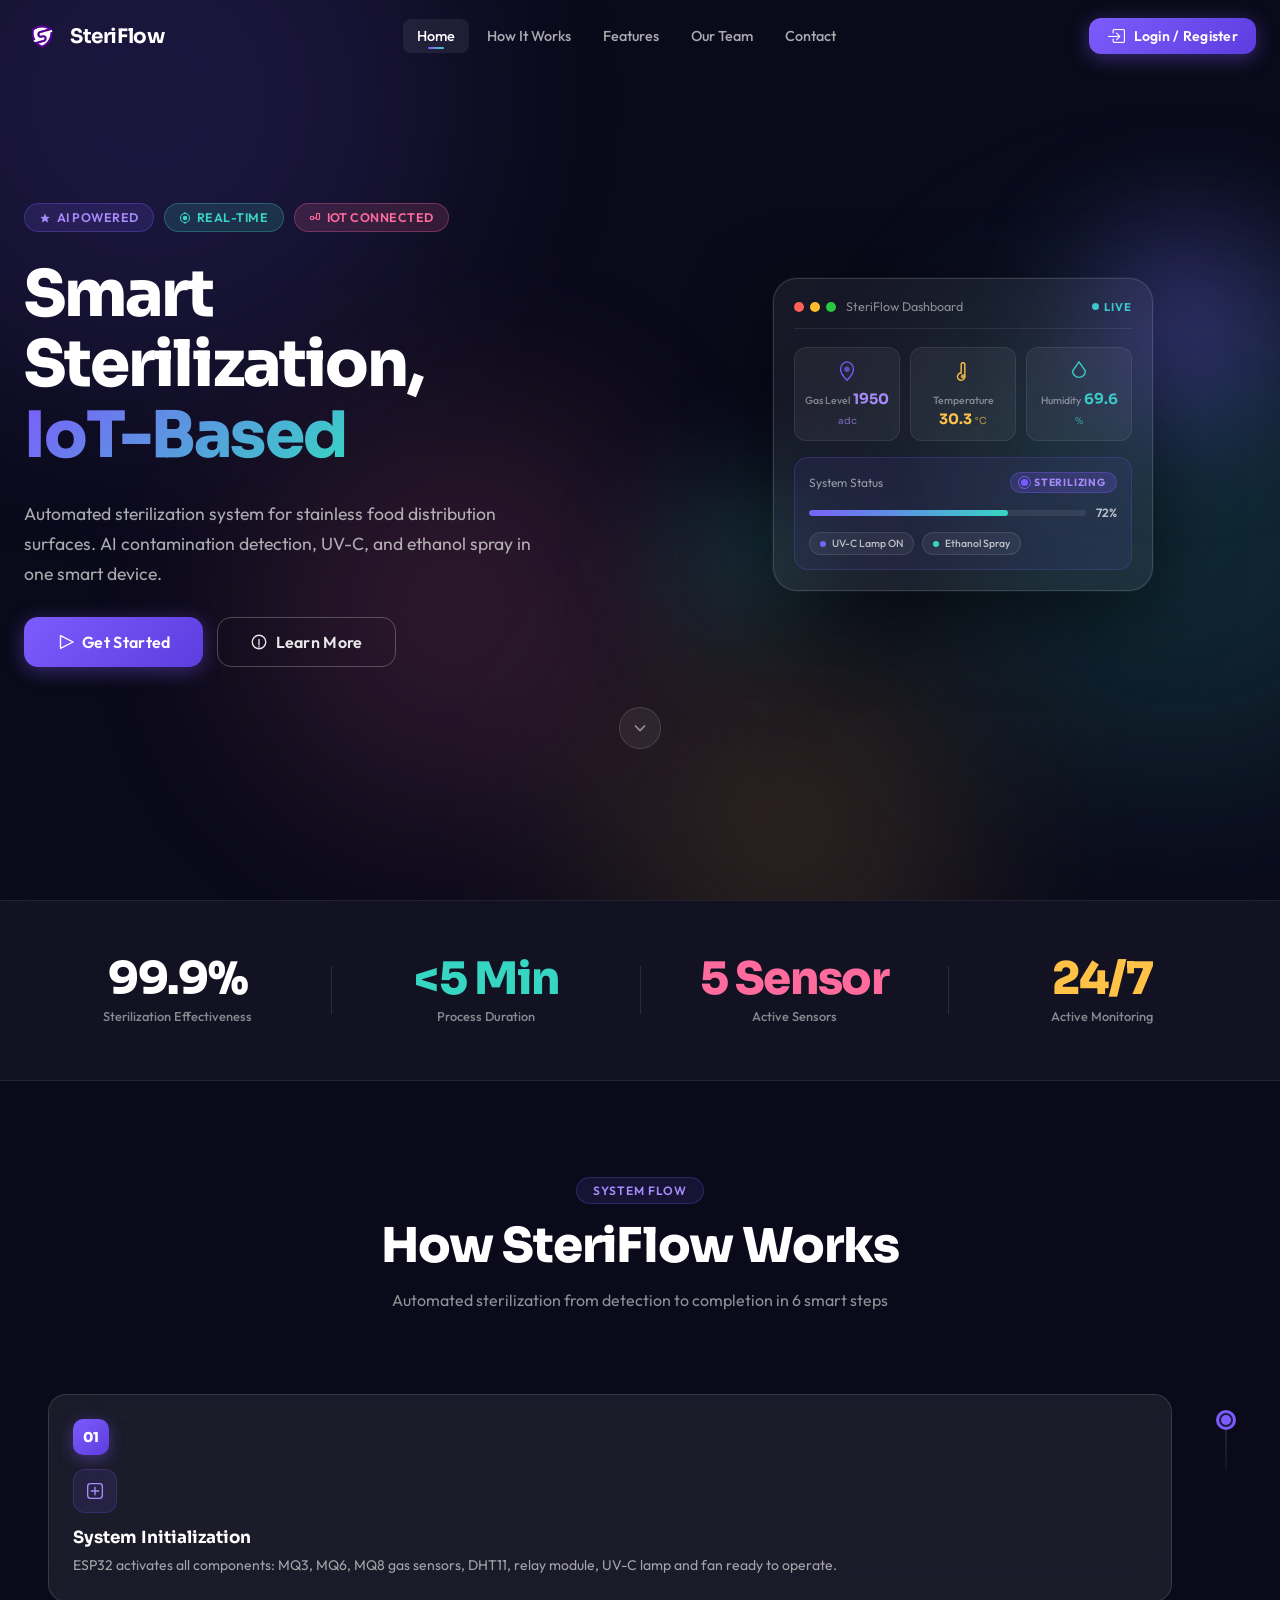
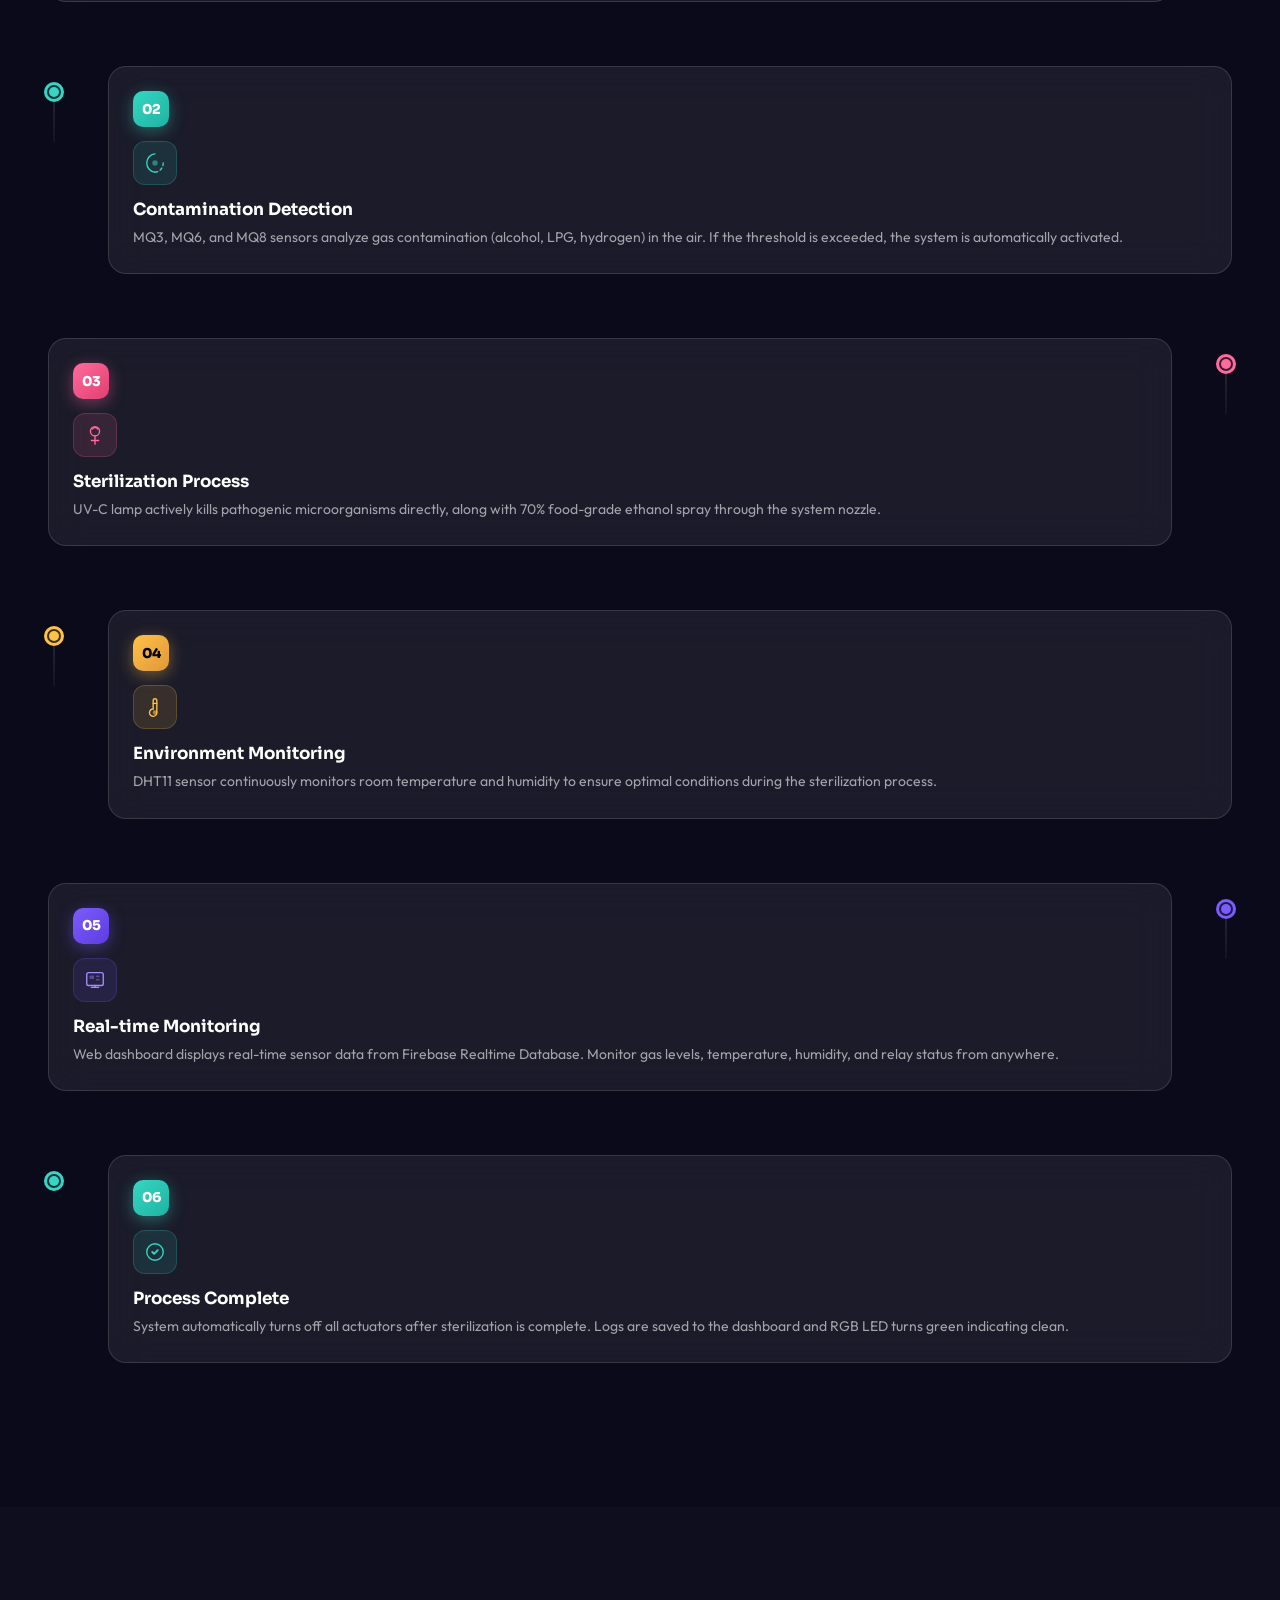
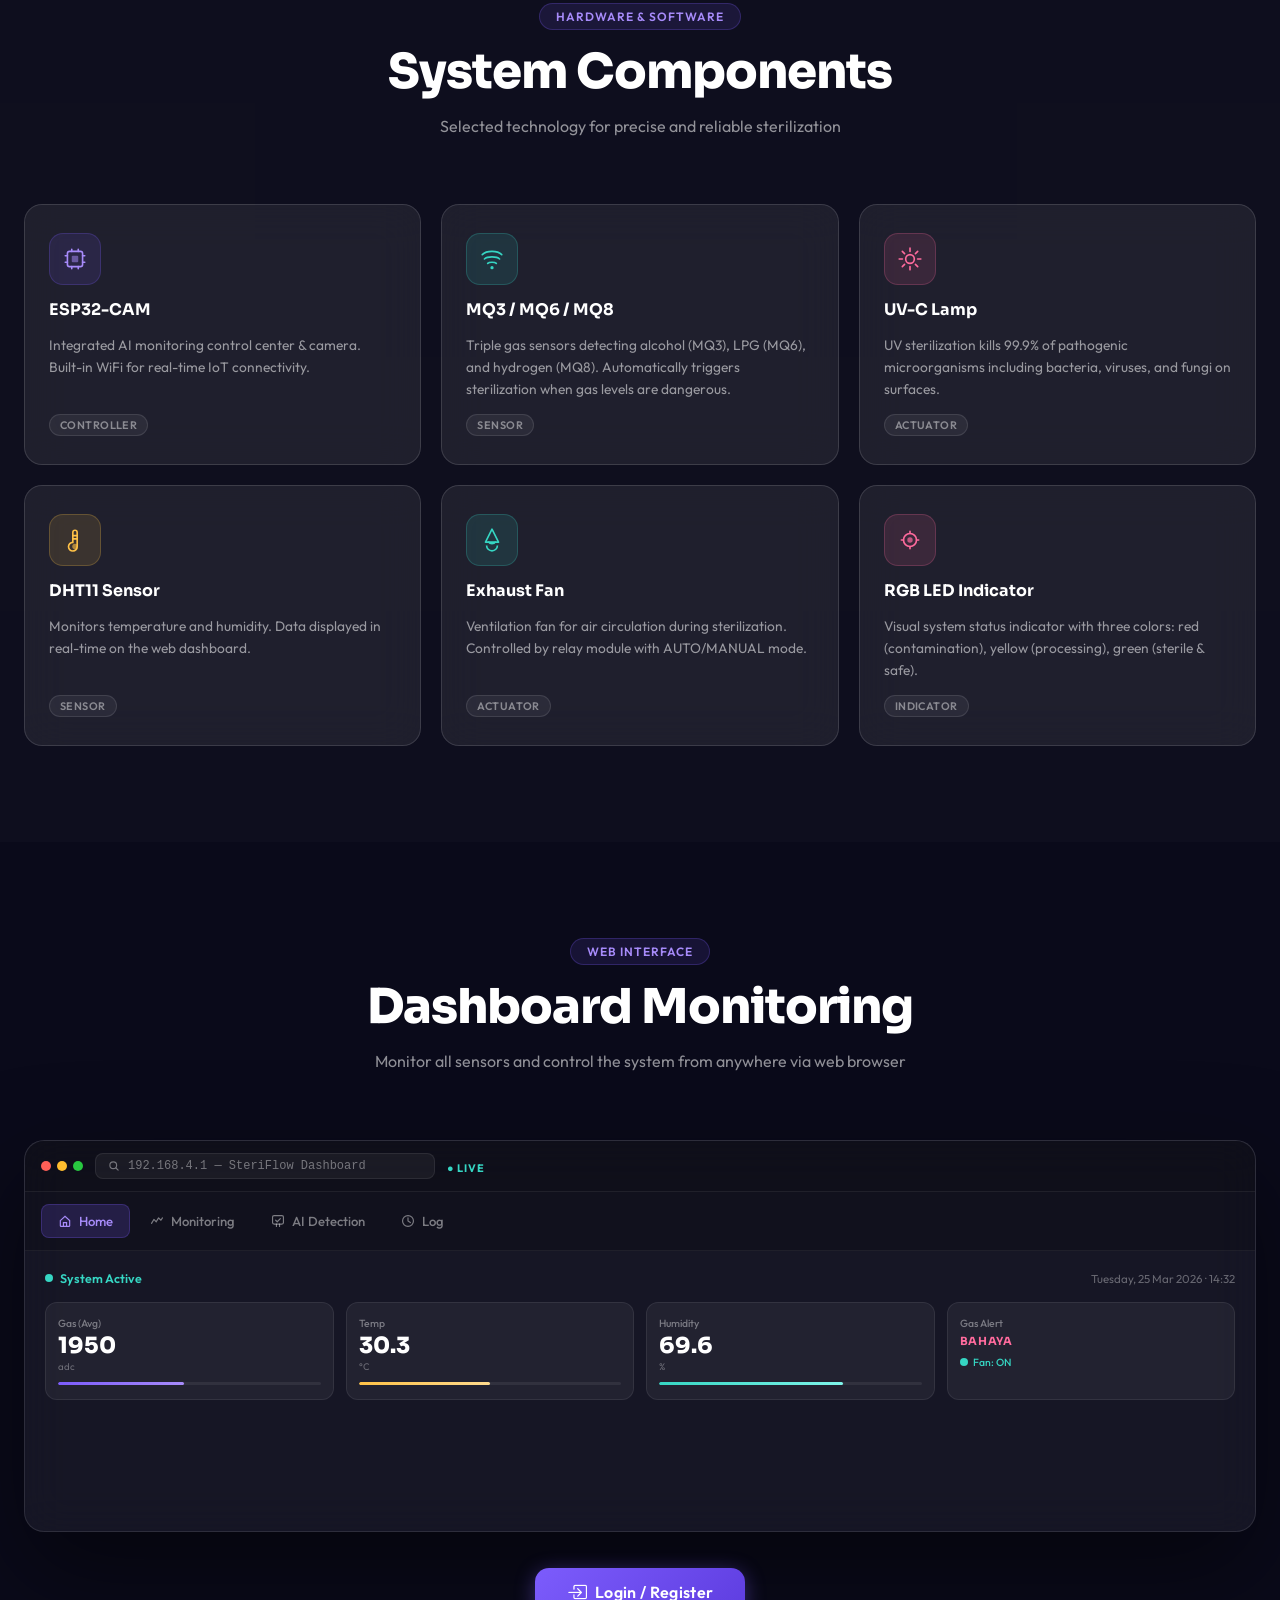
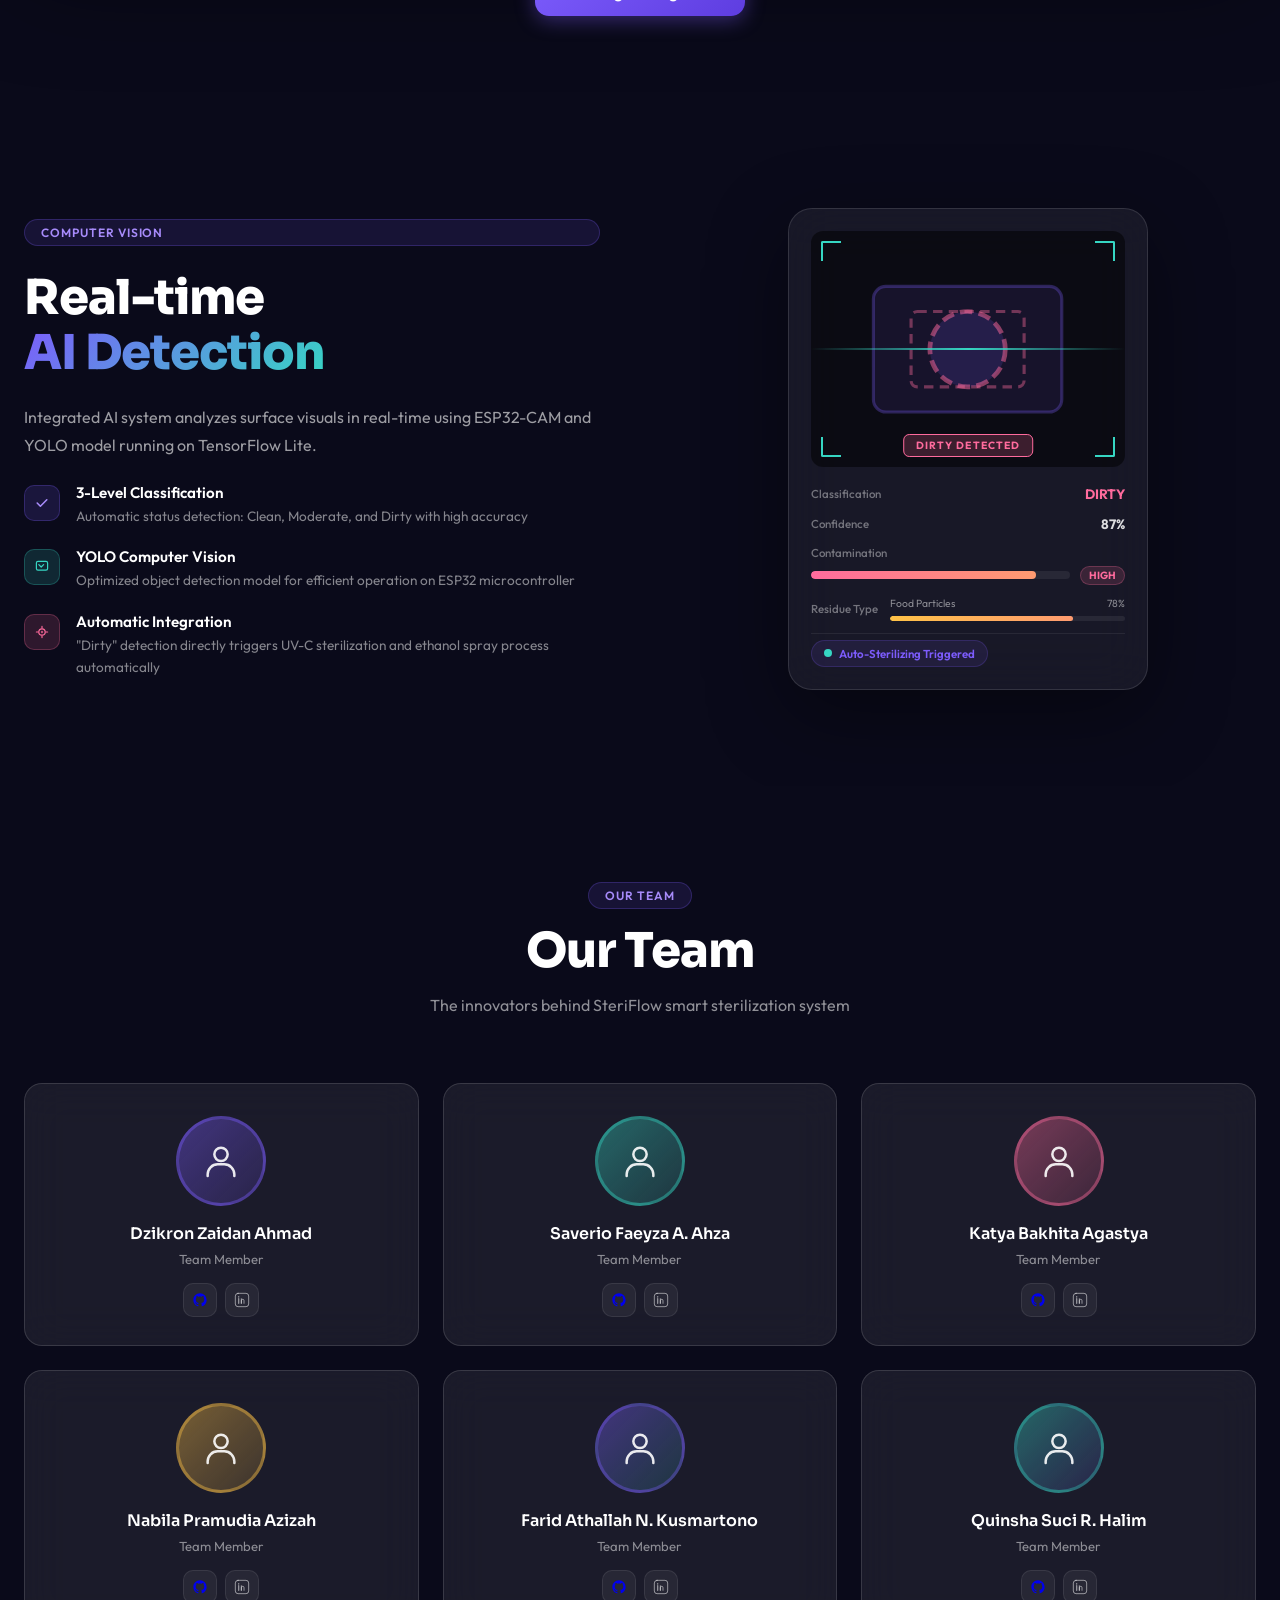
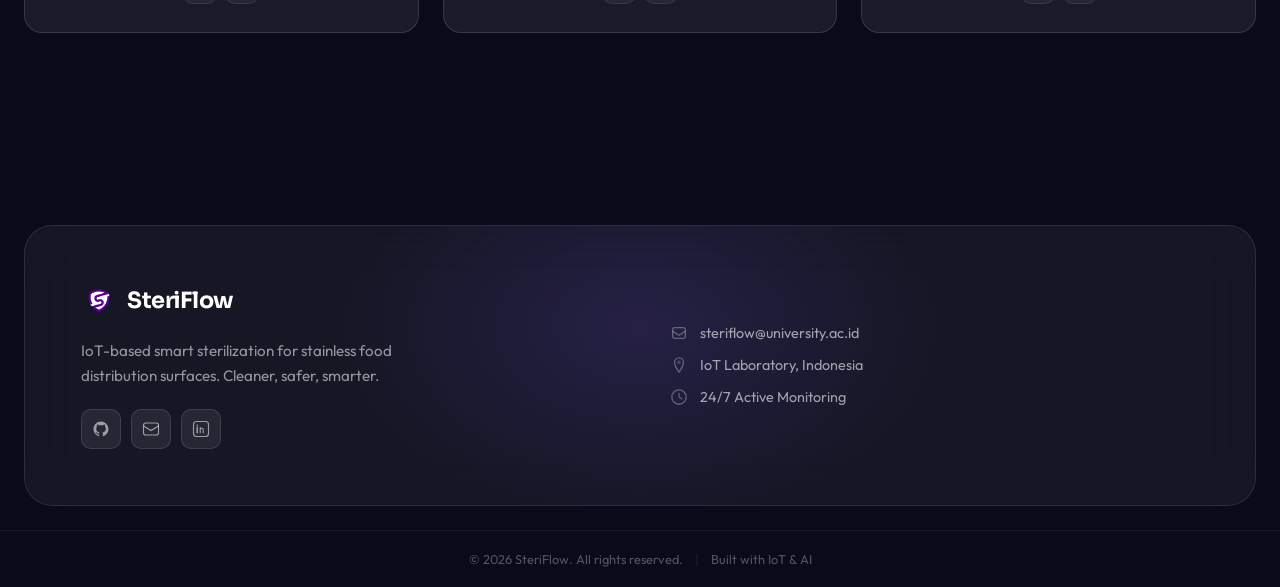
==== commit e64d021b: "by Gengs" ====
--- a/index.html
+++ b/index.html
@@ -175,22 +175,22 @@
                 <div class="lp-sensor-card lp-sensor-voc">
                   <svg class="lp-sensor-icon" viewBox="0 0 24 24" fill="none" aria-hidden="true"><path d="M12 2C8 2 5 6 5 10C5 14 8 18 12 22C16 18 19 14 19 10C19 6 16 2 12 2Z" stroke="#7c5cfc" stroke-width="1.5" fill="none"/><circle cx="12" cy="10" r="3" fill="#7c5cfc" opacity="0.7"/></svg>
                   <div class="lp-sensor-info">
-                    <span class="lp-sensor-label">VOC Level</span>
-                    <span class="lp-sensor-value lp-sensor-value-purple">350 <small>ppm</small></span>
+                    <span class="lp-sensor-label">Gas Level</span>
+                    <span class="lp-sensor-value lp-sensor-value-purple">1950 <small>adc</small></span>
                   </div>
                 </div>
                 <div class="lp-sensor-card lp-sensor-temp">
                   <svg class="lp-sensor-icon" viewBox="0 0 24 24" fill="none" aria-hidden="true"><path d="M12 3a2 2 0 0 0-2 2v9.17A4 4 0 1 0 14 18V5a2 2 0 0 0-2-2Z" stroke="#ffc247" stroke-width="1.5"/><circle cx="12" cy="18" r="2.5" fill="#ffc247" opacity="0.8"/></svg>
                   <div class="lp-sensor-info">
                     <span class="lp-sensor-label">Temperature</span>
-                    <span class="lp-sensor-value lp-sensor-value-yellow">28.5 <small>°C</small></span>
+                    <span class="lp-sensor-value lp-sensor-value-yellow">30.3 <small>°C</small></span>
                   </div>
                 </div>
                 <div class="lp-sensor-card lp-sensor-hum">
                   <svg class="lp-sensor-icon" viewBox="0 0 24 24" fill="none" aria-hidden="true"><path d="M12 2l7 10a7 7 0 1 1-14 0z" stroke="#36d6c3" stroke-width="1.5" fill="none"/></svg>
                   <div class="lp-sensor-info">
                     <span class="lp-sensor-label">Humidity</span>
-                    <span class="lp-sensor-value lp-sensor-value-teal">65 <small>%</small></span>
+                    <span class="lp-sensor-value lp-sensor-value-teal">69.6 <small>%</small></span>
                   </div>
                 </div>
               </div>
@@ -251,7 +251,7 @@
           </div>
           <div class="lp-stat-divider" aria-hidden="true"></div>
           <div class="lp-stat-item lp-reveal">
-            <span class="lp-stat-value lp-stat-pink" data-target="3" data-suffix=" Sensor">0 Sensor</span>
+            <span class="lp-stat-value lp-stat-pink" data-target="5" data-suffix=" Sensor">0 Sensor</span>
             <span class="lp-stat-label">Active Sensors</span>
           </div>
           <div class="lp-stat-divider" aria-hidden="true"></div>
@@ -286,7 +286,7 @@
                 </div>
                 <div class="lp-step-body">
                   <h3 class="lp-step-title">System Initialization</h3>
-                  <p class="lp-step-desc">ESP32-CAM activates all components: SGP30 sensor, DHT22, camera, relay module, and RGB LED indicator ready to operate.</p>
+                  <p class="lp-step-desc">ESP32 activates all components: MQ3, MQ6, MQ8 gas sensors, DHT11, relay module, UV-C lamp and fan ready to operate.</p>
                 </div>
               </div>
             </div>
@@ -312,7 +312,7 @@
                 </div>
                 <div class="lp-step-body">
                   <h3 class="lp-step-title">Contamination Detection</h3>
-                  <p class="lp-step-desc">SGP30 sensor analyzes VOC (Volatile Organic Compound) levels in the air. If the threshold is exceeded, the system is automatically activated.</p>
+                  <p class="lp-step-desc">MQ3, MQ6, and MQ8 sensors analyze gas contamination (alcohol, LPG, hydrogen) in the air. If the threshold is exceeded, the system is automatically activated.</p>
                 </div>
               </div>
             </div>
@@ -356,7 +356,7 @@
                 </div>
                 <div class="lp-step-body">
                   <h3 class="lp-step-title">Environment Monitoring</h3>
-                  <p class="lp-step-desc">DHT22 sensor continuously monitors room temperature and humidity to ensure optimal conditions during the sterilization process.</p>
+                  <p class="lp-step-desc">DHT11 sensor continuously monitors room temperature and humidity to ensure optimal conditions during the sterilization process.</p>
                 </div>
               </div>
             </div>
@@ -374,7 +374,7 @@
                 </div>
                 <div class="lp-step-body">
                   <h3 class="lp-step-title">Real-time Monitoring</h3>
-                  <p class="lp-step-desc">Web dashboard displays real-time sensor data. ESP32-CAM live streaming for AI contamination detection via OpenCV & TensorFlow Lite.</p>
+                  <p class="lp-step-desc">Web dashboard displays real-time sensor data from Firebase Realtime Database. Monitor gas levels, temperature, humidity, and relay status from anywhere.</p>
                 </div>
               </div>
             </div>
@@ -433,8 +433,8 @@
             <div class="lp-component-icon lp-comp-teal">
               <svg viewBox="0 0 24 24" fill="none" aria-hidden="true"><path d="M3 8c0 0 3-3 9-3s9 3 9 3" stroke="currentColor" stroke-width="1.5" stroke-linecap="round"/><path d="M5 12c0 0 2-2 7-2s7 2 7 2" stroke="currentColor" stroke-width="1.5" stroke-linecap="round"/><path d="M8 16c0 0 1-1 4-1s4 1 4 1" stroke="currentColor" stroke-width="1.5" stroke-linecap="round"/><circle cx="12" cy="20" r="1.5" fill="currentColor"/></svg>
             </div>
-            <h3 class="lp-component-name">SGP30 VOC Sensor</h3>
-            <p class="lp-component-desc">Detects volatile organic compounds (VOC) and CO2 equivalent. Automatically triggers the sterilization process.</p>
+            <h3 class="lp-component-name">MQ3 / MQ6 / MQ8</h3>
+            <p class="lp-component-desc">Triple gas sensors detecting alcohol (MQ3), LPG (MQ6), and hydrogen (MQ8). Automatically triggers sterilization when gas levels are dangerous.</p>
             <span class="lp-component-tag">Sensor</span>
           </div>
 
@@ -451,8 +451,8 @@
             <div class="lp-component-icon lp-comp-yellow">
               <svg viewBox="0 0 24 24" fill="none" aria-hidden="true"><path d="M12 3a2 2 0 0 0-2 2v9.17A4 4 0 1 0 14 18V5a2 2 0 0 0-2-2Z" stroke="currentColor" stroke-width="1.5"/><circle cx="12" cy="18" r="2.5" fill="currentColor" opacity="0.6"/><path d="M10 8h4M10 11h4" stroke="currentColor" stroke-width="1.5" stroke-linecap="round"/></svg>
             </div>
-            <h3 class="lp-component-name">DHT22 Sensor</h3>
-            <p class="lp-component-desc">Monitors temperature and humidity with precision. Data displayed in real-time on the web dashboard.</p>
+            <h3 class="lp-component-name">DHT11 Sensor</h3>
+            <p class="lp-component-desc">Monitors temperature and humidity. Data displayed in real-time on the web dashboard.</p>
             <span class="lp-component-tag">Sensor</span>
           </div>
 
@@ -460,8 +460,8 @@
             <div class="lp-component-icon lp-comp-teal">
               <svg viewBox="0 0 24 24" fill="none" aria-hidden="true"><path d="M12 2l6 12H6L12 2Z" stroke="currentColor" stroke-width="1.5" stroke-linejoin="round" fill="none"/><path d="M7 17c0 2.8 2.2 5 5 5s5-2.2 5-5" stroke="currentColor" stroke-width="1.5"/><path d="M9 14c1 2 5 2 6 0" stroke="currentColor" stroke-width="1.5" stroke-linecap="round"/></svg>
             </div>
-            <h3 class="lp-component-name">Ethanol Spray System</h3>
-            <p class="lp-component-desc">70% food-grade ethanol spray through system nozzle. Controlled by 12V pump and MOSFET driver.</p>
+            <h3 class="lp-component-name">Exhaust Fan</h3>
+            <p class="lp-component-desc">Ventilation fan for air circulation during sterilization. Controlled by relay module with AUTO/MANUAL mode.</p>
             <span class="lp-component-tag">Actuator</span>
           </div>
 
@@ -536,29 +536,29 @@
                 </div>
                 <div class="lp-ov-grid">
                   <div class="lp-ov-card lp-ov-voc">
-                    <span class="lp-ov-label">VOC</span>
-                    <span class="lp-ov-val">350</span>
-                    <span class="lp-ov-unit">ppm</span>
-                    <div class="lp-ov-bar"><div style="width:65%;background:linear-gradient(90deg,#7c5cfc,#a78bfa)"></div></div>
+                    <span class="lp-ov-label">Gas (Avg)</span>
+                    <span class="lp-ov-val">1950</span>
+                    <span class="lp-ov-unit">adc</span>
+                    <div class="lp-ov-bar"><div style="width:48%;background:linear-gradient(90deg,#7c5cfc,#a78bfa)"></div></div>
                   </div>
                   <div class="lp-ov-card lp-ov-temp">
                     <span class="lp-ov-label">Temp</span>
-                    <span class="lp-ov-val">28.5</span>
+                    <span class="lp-ov-val">30.3</span>
                     <span class="lp-ov-unit">°C</span>
-                    <div class="lp-ov-bar"><div style="width:57%;background:linear-gradient(90deg,#ffc247,#ffdb8e)"></div></div>
+                    <div class="lp-ov-bar"><div style="width:50%;background:linear-gradient(90deg,#ffc247,#ffdb8e)"></div></div>
                   </div>
                   <div class="lp-ov-card lp-ov-hum">
                     <span class="lp-ov-label">Humidity</span>
-                    <span class="lp-ov-val">65</span>
+                    <span class="lp-ov-val">69.6</span>
                     <span class="lp-ov-unit">%</span>
-                    <div class="lp-ov-bar"><div style="width:65%;background:linear-gradient(90deg,#36d6c3,#7ff5ea)"></div></div>
+                    <div class="lp-ov-bar"><div style="width:70%;background:linear-gradient(90deg,#36d6c3,#7ff5ea)"></div></div>
                   </div>
                   <div class="lp-ov-card lp-ov-status">
-                    <span class="lp-ov-label">Status</span>
-                    <span class="lp-ov-val-sm lp-steril-text">STERILIZING</span>
+                    <span class="lp-ov-label">Gas Alert</span>
+                    <span class="lp-ov-val-sm" style="color:#ff6b9d;">BAHAYA</span>
                     <div class="lp-ov-indicator">
                       <span class="lp-pulse-dot" aria-hidden="true"></span>
-                      Active
+                      Fan: ON
                     </div>
                   </div>
                 </div>
@@ -568,8 +568,8 @@
             <div class="lp-dash-panel" id="panel-monitoring">
               <div class="lp-dash-charts">
                 <div class="lp-chart-header">
-                  <span>VOC Level — Last 24 Hours</span>
-                  <span class="lp-chart-tag">Real-time</span>
+                  <span>Gas Level (MQ3+MQ6+MQ8 Avg) — Real-time</span>
+                  <span class="lp-chart-tag">Live</span>
                 </div>
                 <div class="lp-fake-chart" aria-hidden="true">
                   <svg viewBox="0 0 300 80" preserveAspectRatio="none">
@@ -584,9 +584,9 @@
                   </svg>
                 </div>
                 <div class="lp-chart-stats">
-                  <div><span>Min</span><strong>120 ppm</strong></div>
-                  <div><span>Avg</span><strong>312 ppm</strong></div>
-                  <div><span>Max</span><strong>580 ppm</strong></div>
+                  <div><span>MQ3</span><strong>2448</strong></div>
+                  <div><span>MQ6</span><strong>2671</strong></div>
+                  <div><span>MQ8</span><strong>731</strong></div>
                 </div>
               </div>
             </div>
@@ -707,14 +707,14 @@
               <div class="lp-tech-pill lp-pill-teal">
                 <svg viewBox="0 0 20 20" fill="none" aria-hidden="true"><path d="M4 8c2-3 10-3 12 0" stroke="currentColor" stroke-width="1.5" stroke-linecap="round"/><path d="M6 11.5c1.5-2 6.5-2 8 0" stroke="currentColor" stroke-width="1.5" stroke-linecap="round"/><circle cx="10" cy="14.5" r="1.5" fill="currentColor"/></svg>
                 <div class="lp-pill-content">
-                  <span class="lp-pill-name">SGP30</span>
-                  <span class="lp-pill-cat">VOC Sensor</span>
+                  <span class="lp-pill-name">MQ3/MQ6/MQ8</span>
+                  <span class="lp-pill-cat">Gas Sensors</span>
                 </div>
               </div>
               <div class="lp-tech-pill lp-pill-yellow">
                 <svg viewBox="0 0 20 20" fill="none" aria-hidden="true"><path d="M10 3a2 2 0 0 0-1.5 3.3V13a1.5 1.5 0 0 0 3 0V6.3A2 2 0 0 0 10 3Z" stroke="currentColor" stroke-width="1.5"/><circle cx="10" cy="15" r="2" fill="currentColor" opacity="0.6"/></svg>
                 <div class="lp-pill-content">
-                  <span class="lp-pill-name">DHT22</span>
+                  <span class="lp-pill-name">DHT11</span>
                   <span class="lp-pill-cat">Temp &amp; Humidity</span>
                 </div>
               </div>
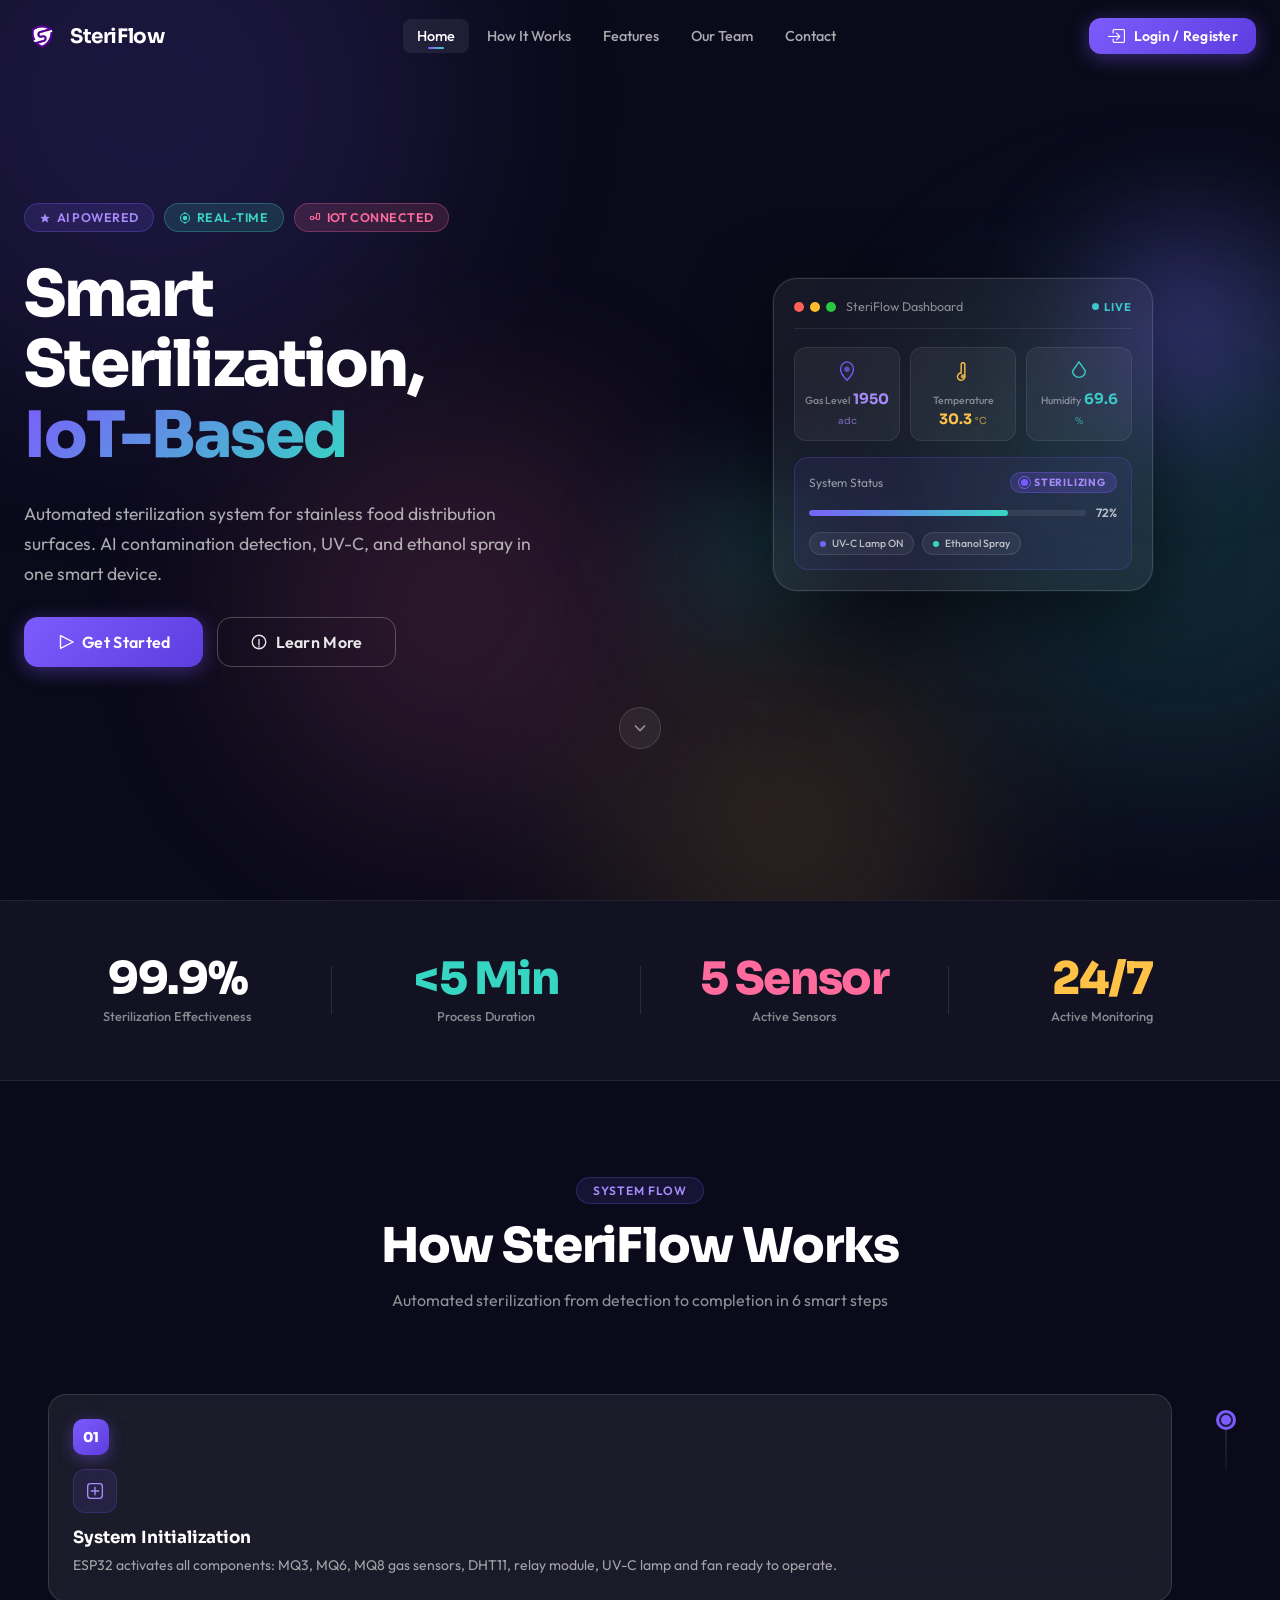
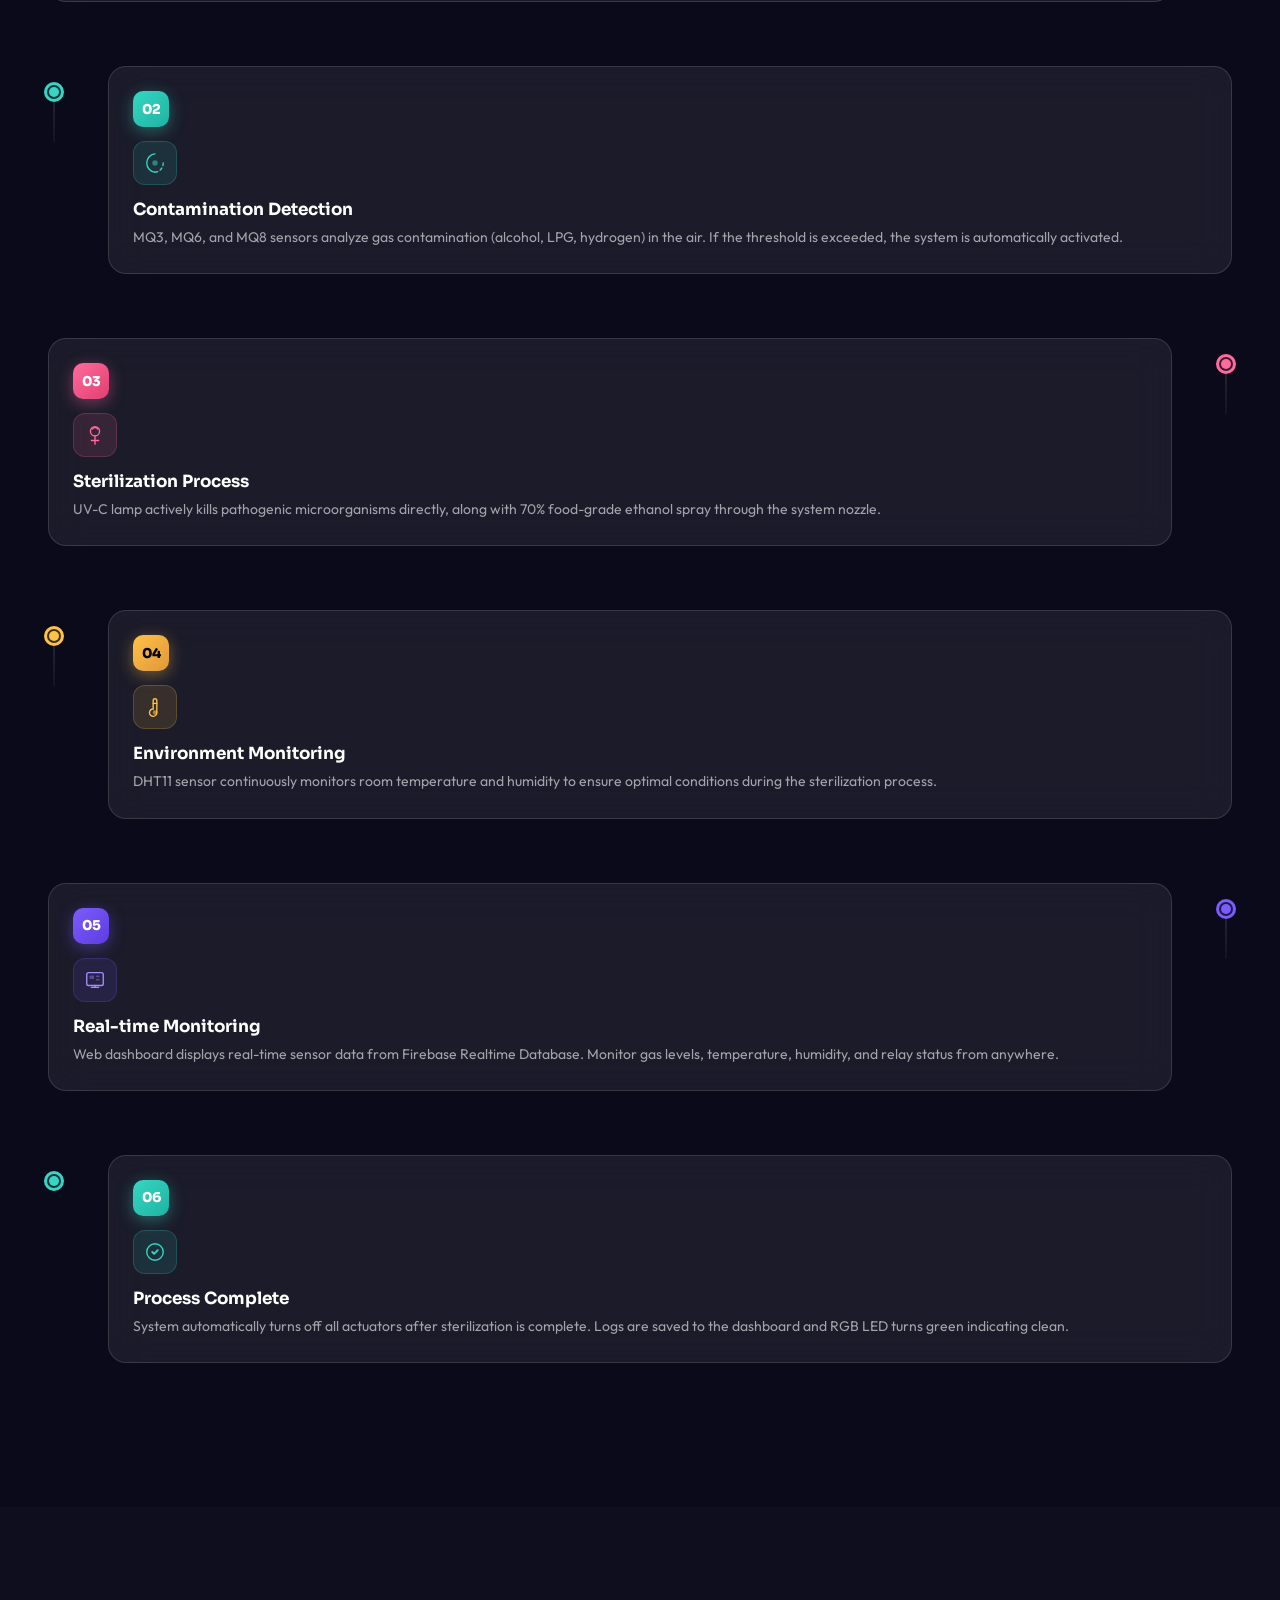
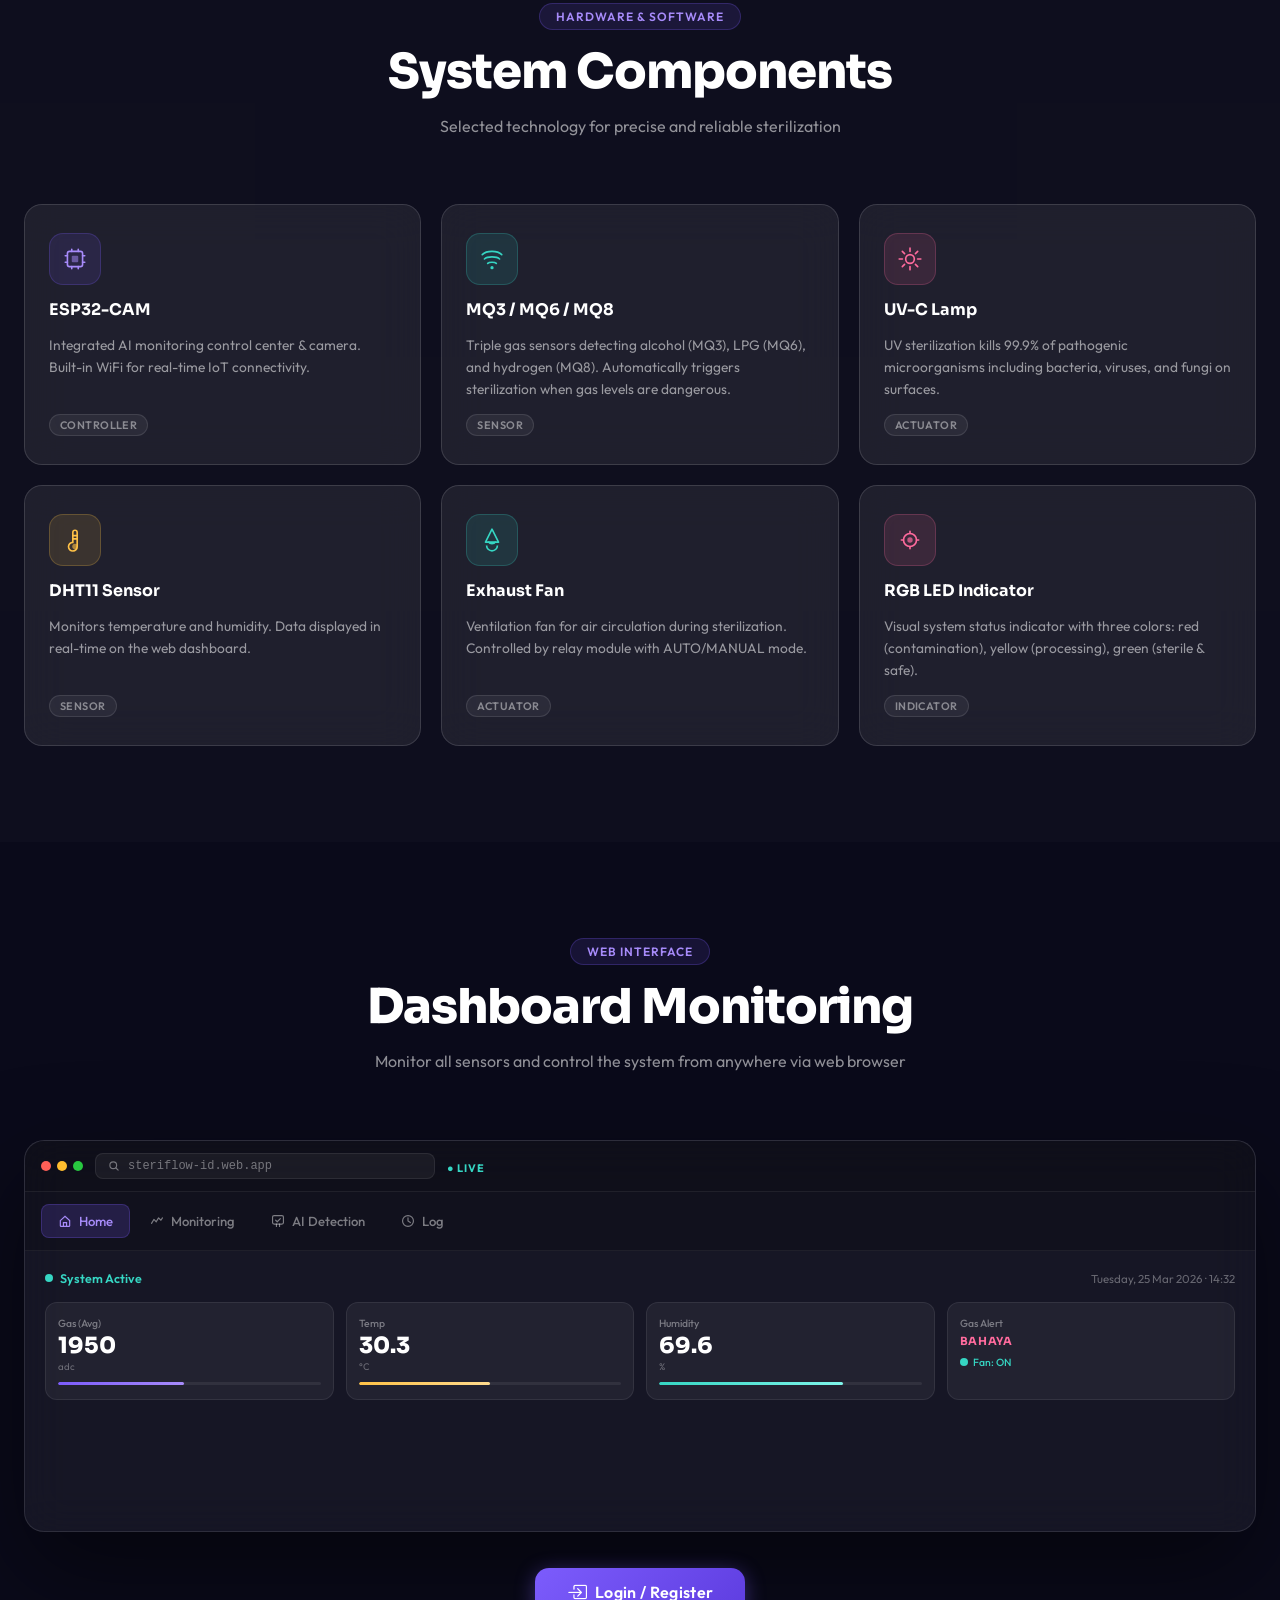
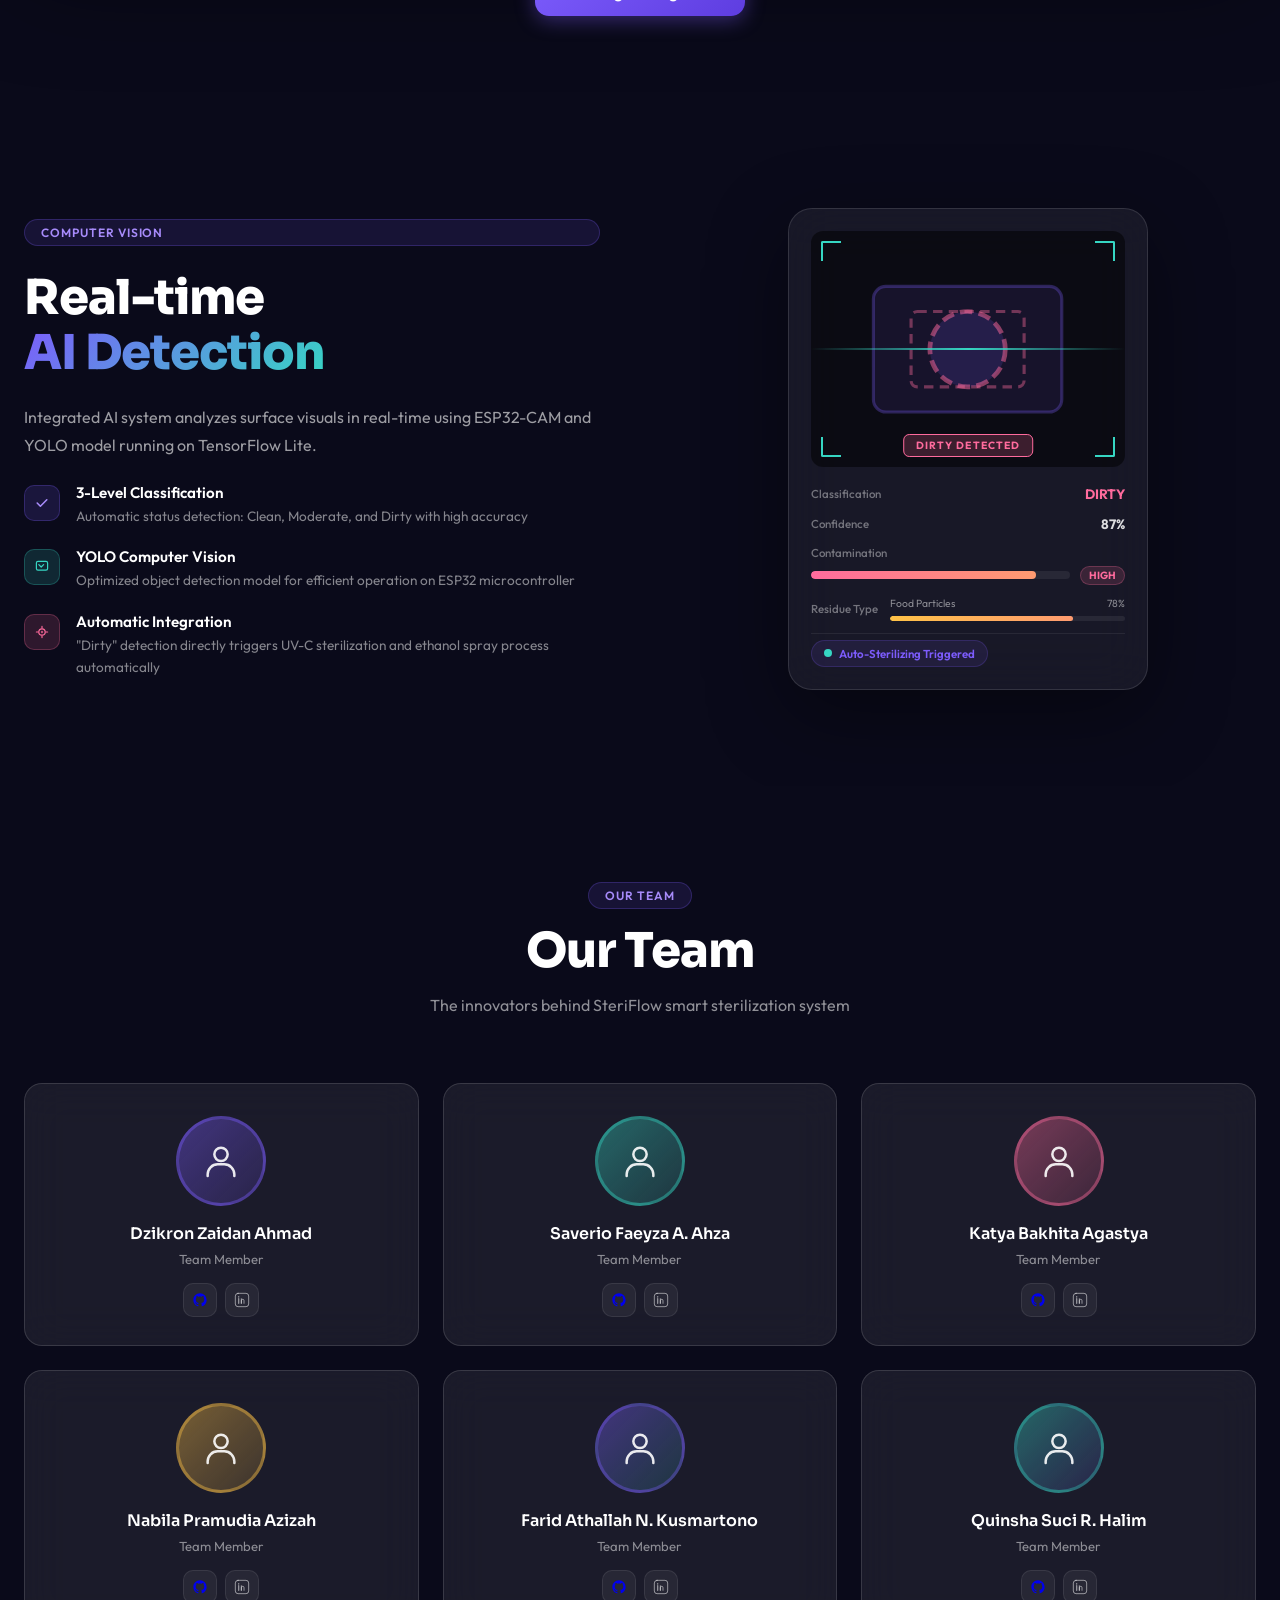
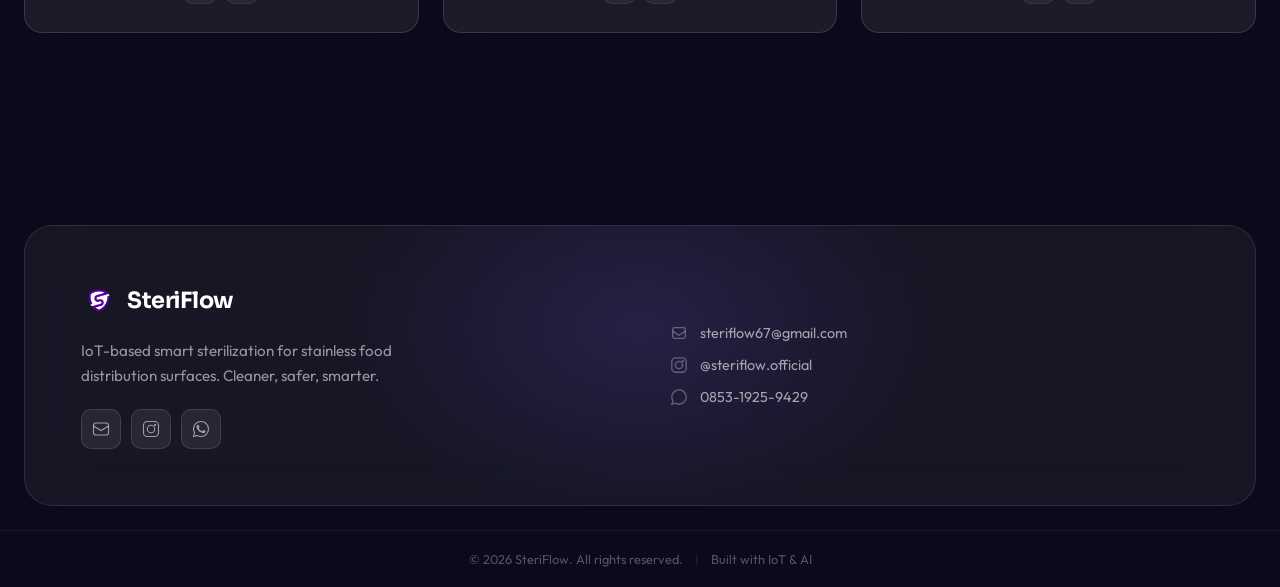
==== commit 58c5170c: "by Gengs" ====
--- a/index.html
+++ b/index.html
@@ -495,7 +495,7 @@
             </div>
             <div class="lp-browser-url">
               <svg viewBox="0 0 16 16" fill="none" aria-hidden="true"><path d="M7 11.5A4.5 4.5 0 1 0 7 2.5a4.5 4.5 0 0 0 0 9ZM13.5 13.5l-2.5-2.5" stroke="currentColor" stroke-width="1.5" stroke-linecap="round"/></svg>
-              <span>192.168.4.1 — SteriFlow Dashboard</span>
+              <span>steriflow-id.web.app</span>
             </div>
             <div class="lp-browser-actions" aria-hidden="true">
               <span class="lp-live-badge">● LIVE</span>
@@ -1025,15 +1025,15 @@
                 <span class="lp-logo-text lp-logo-text-lg">SteriFlow</span>
               </a>
               <p class="lp-cta-tagline">IoT-based smart sterilization for stainless food distribution surfaces. Cleaner, safer, smarter.</p>
-              <div class="lp-social-links" role="list" aria-label="Social links">
-                <a href="#" class="lp-social-btn" role="listitem" aria-label="GitHub">
-                  <svg viewBox="0 0 24 24" fill="none" aria-hidden="true"><path d="M12 2C6.48 2 2 6.48 2 12c0 4.42 2.87 8.17 6.84 9.5.5.08.66-.23.66-.5v-1.69c-2.77.6-3.36-1.34-3.36-1.34-.46-1.16-1.11-1.47-1.11-1.47-.91-.62.07-.6.07-.6 1 .07 1.53 1.03 1.53 1.03.87 1.52 2.34 1.07 2.91.83.09-.65.35-1.09.63-1.34-2.22-.25-4.55-1.11-4.55-4.92 0-1.11.38-2 1.03-2.71-.1-.25-.45-1.29.1-2.64 0 0 .84-.27 2.75 1.02.79-.22 1.65-.33 2.5-.33.85 0 1.71.11 2.5.33 1.91-1.29 2.75-1.02 2.75-1.02.55 1.35.2 2.39.1 2.64.65.71 1.03 1.6 1.03 2.71 0 3.82-2.34 4.66-4.57 4.91.36.31.69.92.69 1.85V21c0 .27.16.59.67.5C19.14 20.16 22 16.42 22 12A10 10 0 0 0 12 2Z" fill="currentColor"/></svg>
-                </a>
-                <a href="#" class="lp-social-btn" role="listitem" aria-label="Email">
+              <div class="lp-social-links" role="list" aria-label="Official Social Media SteriFlow">
+                <a href="mailto:steriflow67@gmail.com" class="lp-social-btn" role="listitem" aria-label="Email">
                   <svg viewBox="0 0 24 24" fill="none" aria-hidden="true"><rect x="2" y="4" width="20" height="16" rx="3" stroke="currentColor" stroke-width="1.5"/><path d="M2 8l10 6 10-6" stroke="currentColor" stroke-width="1.5"/></svg>
                 </a>
-                <a href="#" class="lp-social-btn" role="listitem" aria-label="LinkedIn">
-                  <svg viewBox="0 0 24 24" fill="none" aria-hidden="true"><rect x="2" y="2" width="20" height="20" rx="4" stroke="currentColor" stroke-width="1.5"/><path d="M7 10v7M7 7v.5" stroke="currentColor" stroke-width="2" stroke-linecap="round"/><path d="M11 17v-4a2 2 0 0 1 4 0v4M11 10v7" stroke="currentColor" stroke-width="1.5" stroke-linecap="round"/></svg>
+                <a href="https://instagram.com/steriflow.official" target="_blank" rel="noopener" class="lp-social-btn" role="listitem" aria-label="Instagram">
+                  <svg viewBox="0 0 24 24" fill="none" aria-hidden="true"><rect x="2" y="2" width="20" height="20" rx="5" stroke="currentColor" stroke-width="1.5"/><circle cx="12" cy="12" r="5" stroke="currentColor" stroke-width="1.5"/><circle cx="17.5" cy="6.5" r="1.5" fill="currentColor"/></svg>
+                </a>
+                <a href="https://wa.me/6285319259429" target="_blank" rel="noopener" class="lp-social-btn" role="listitem" aria-label="WhatsApp">
+                  <svg viewBox="0 0 24 24" fill="none" aria-hidden="true"><path d="M17.472 14.382c-.297-.149-1.758-.867-2.03-.967-.273-.099-.471-.148-.67.15-.197.297-.767.966-.94 1.164-.173.199-.347.223-.644.075-.297-.15-1.255-.463-2.39-1.475-.883-.788-1.48-1.761-1.653-2.059-.173-.297-.018-.458.13-.606.134-.133.298-.347.446-.52.149-.174.198-.298.298-.497.099-.198.05-.371-.025-.52-.075-.149-.669-1.612-.916-2.207-.242-.579-.487-.5-.669-.51-.173-.008-.371-.01-.57-.01-.198 0-.52.074-.792.372-.272.297-1.04 1.016-1.04 2.479 0 1.462 1.065 2.875 1.213 3.074.149.198 2.096 3.2 5.077 4.487.709.306 1.262.489 1.694.625.712.227 1.36.195 1.871.118.571-.085 1.758-.719 2.006-1.413.248-.694.248-1.289.173-1.413-.074-.124-.272-.198-.57-.347Z" fill="currentColor"/><path d="M12 2C6.477 2 2 6.477 2 12c0 1.89.525 3.66 1.438 5.168L2 22l4.832-1.438A9.955 9.955 0 0 0 12 22c5.523 0 10-4.477 10-10S17.523 2 12 2Z" stroke="currentColor" stroke-width="1.5"/></svg>
                 </a>
               </div>
             </div>
@@ -1043,15 +1043,15 @@
               <div class="lp-contact-info">
                 <div class="lp-contact-item">
                   <svg viewBox="0 0 20 20" fill="none" aria-hidden="true"><rect x="3" y="4" width="14" height="12" rx="2" stroke="currentColor" stroke-width="1.5"/><path d="M3 8l7 4.5L17 8" stroke="currentColor" stroke-width="1.5"/></svg>
-                  <span>steriflow@university.ac.id</span>
+                  <a href="mailto:steriflow67@gmail.com" style="color:inherit;text-decoration:none;">steriflow67@gmail.com</a>
                 </div>
                 <div class="lp-contact-item">
-                  <svg viewBox="0 0 20 20" fill="none" aria-hidden="true"><path d="M10 2C7.24 2 5 4.24 5 7c0 4 5 11 5 11s5-7 5-11c0-2.76-2.24-5-5-5Z" stroke="currentColor" stroke-width="1.5"/><circle cx="10" cy="7" r="2" fill="currentColor" opacity="0.6"/></svg>
-                  <span>IoT Laboratory, Indonesia</span>
+                  <svg viewBox="0 0 20 20" fill="none" aria-hidden="true"><rect x="2" y="2" width="16" height="16" rx="4" stroke="currentColor" stroke-width="1.5"/><circle cx="10" cy="10" r="4" stroke="currentColor" stroke-width="1.5"/><circle cx="14.5" cy="5.5" r="1.2" fill="currentColor"/></svg>
+                  <a href="https://instagram.com/steriflow.official" target="_blank" rel="noopener" style="color:inherit;text-decoration:none;">@steriflow.official</a>
                 </div>
                 <div class="lp-contact-item">
-                  <svg viewBox="0 0 20 20" fill="none" aria-hidden="true"><circle cx="10" cy="10" r="8" stroke="currentColor" stroke-width="1.5"/><path d="M10 6v4l3 2" stroke="currentColor" stroke-width="1.5" stroke-linecap="round"/></svg>
-                  <span>24/7 Active Monitoring</span>
+                  <svg viewBox="0 0 20 20" fill="none" aria-hidden="true"><path d="M10 2C5.58 2 2 5.58 2 10c0 1.5.42 2.93 1.15 4.13L2 18l3.87-1.15A7.96 7.96 0 0 0 10 18c4.42 0 8-3.58 8-8s-3.58-8-8-8Z" stroke="currentColor" stroke-width="1.5"/></svg>
+                  <a href="https://wa.me/6285319259429" target="_blank" rel="noopener" style="color:inherit;text-decoration:none;">0853-1925-9429</a>
                 </div>
               </div>
             </div>
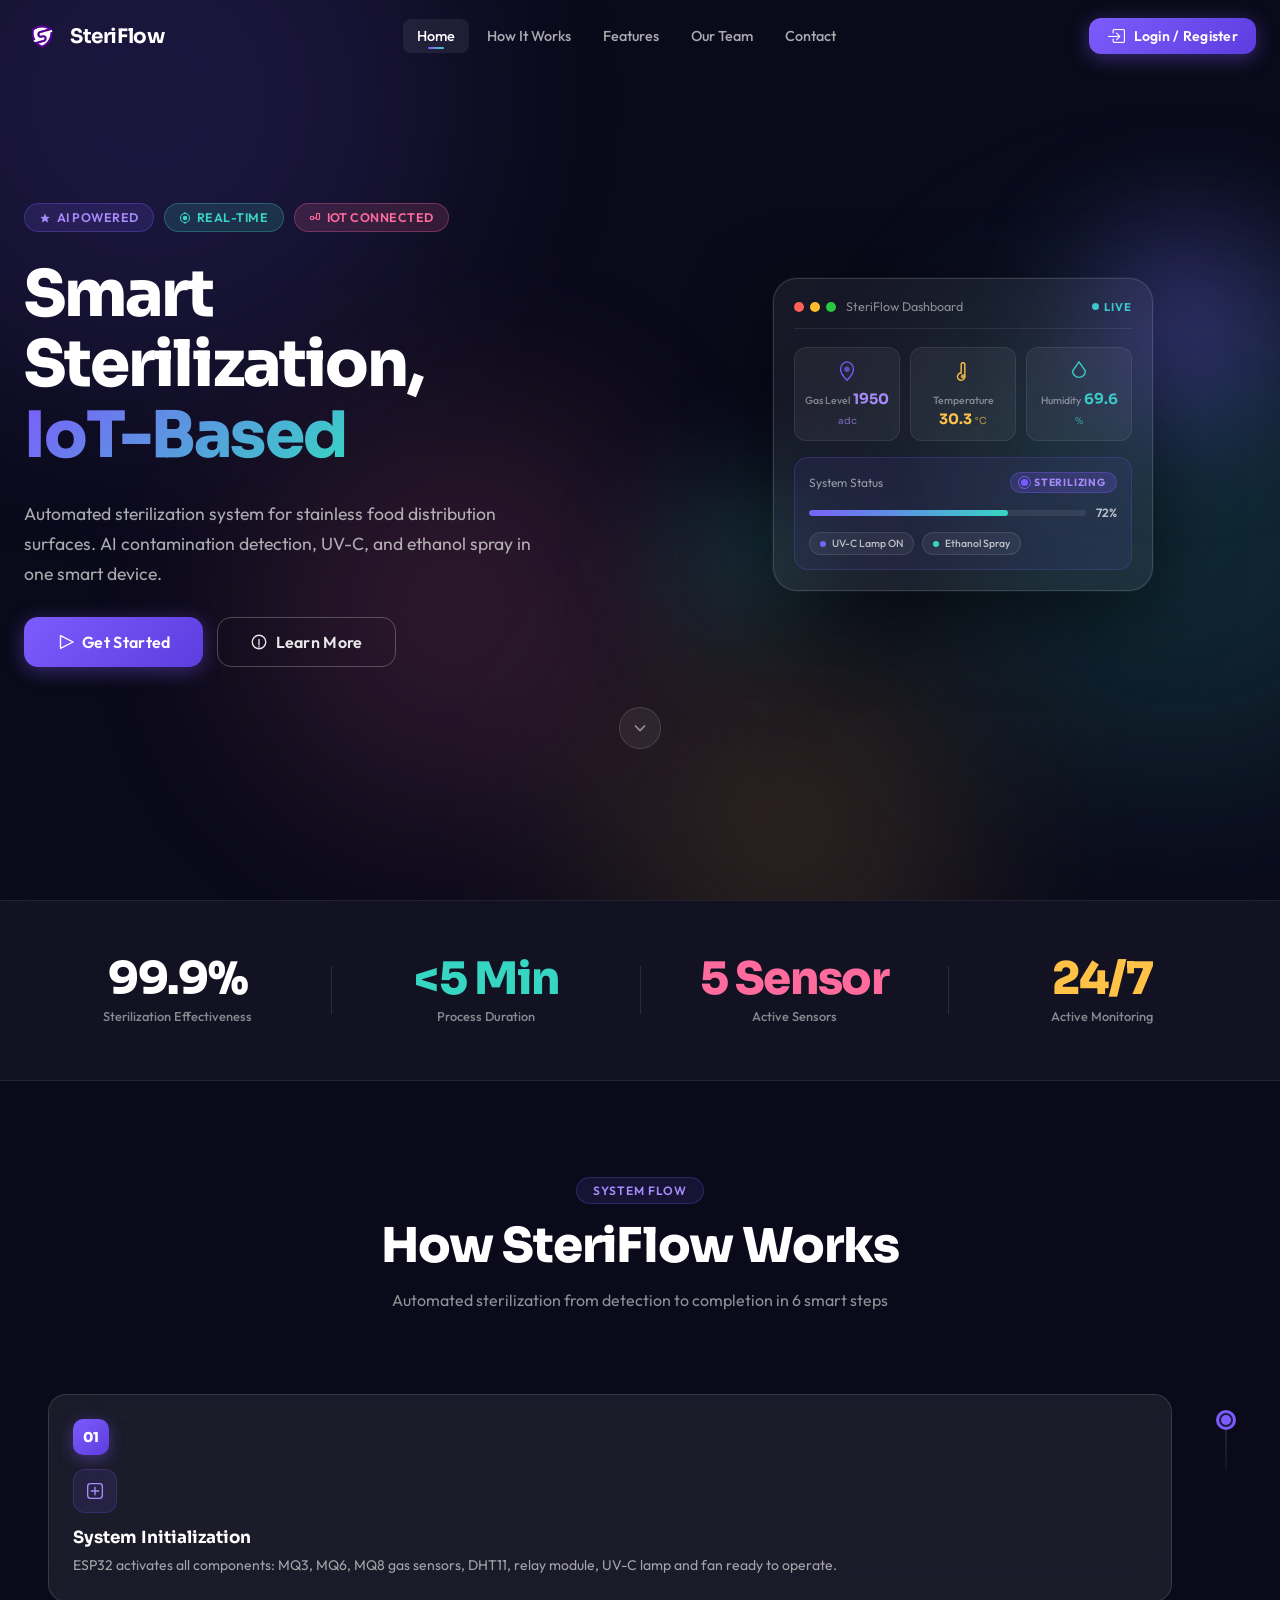
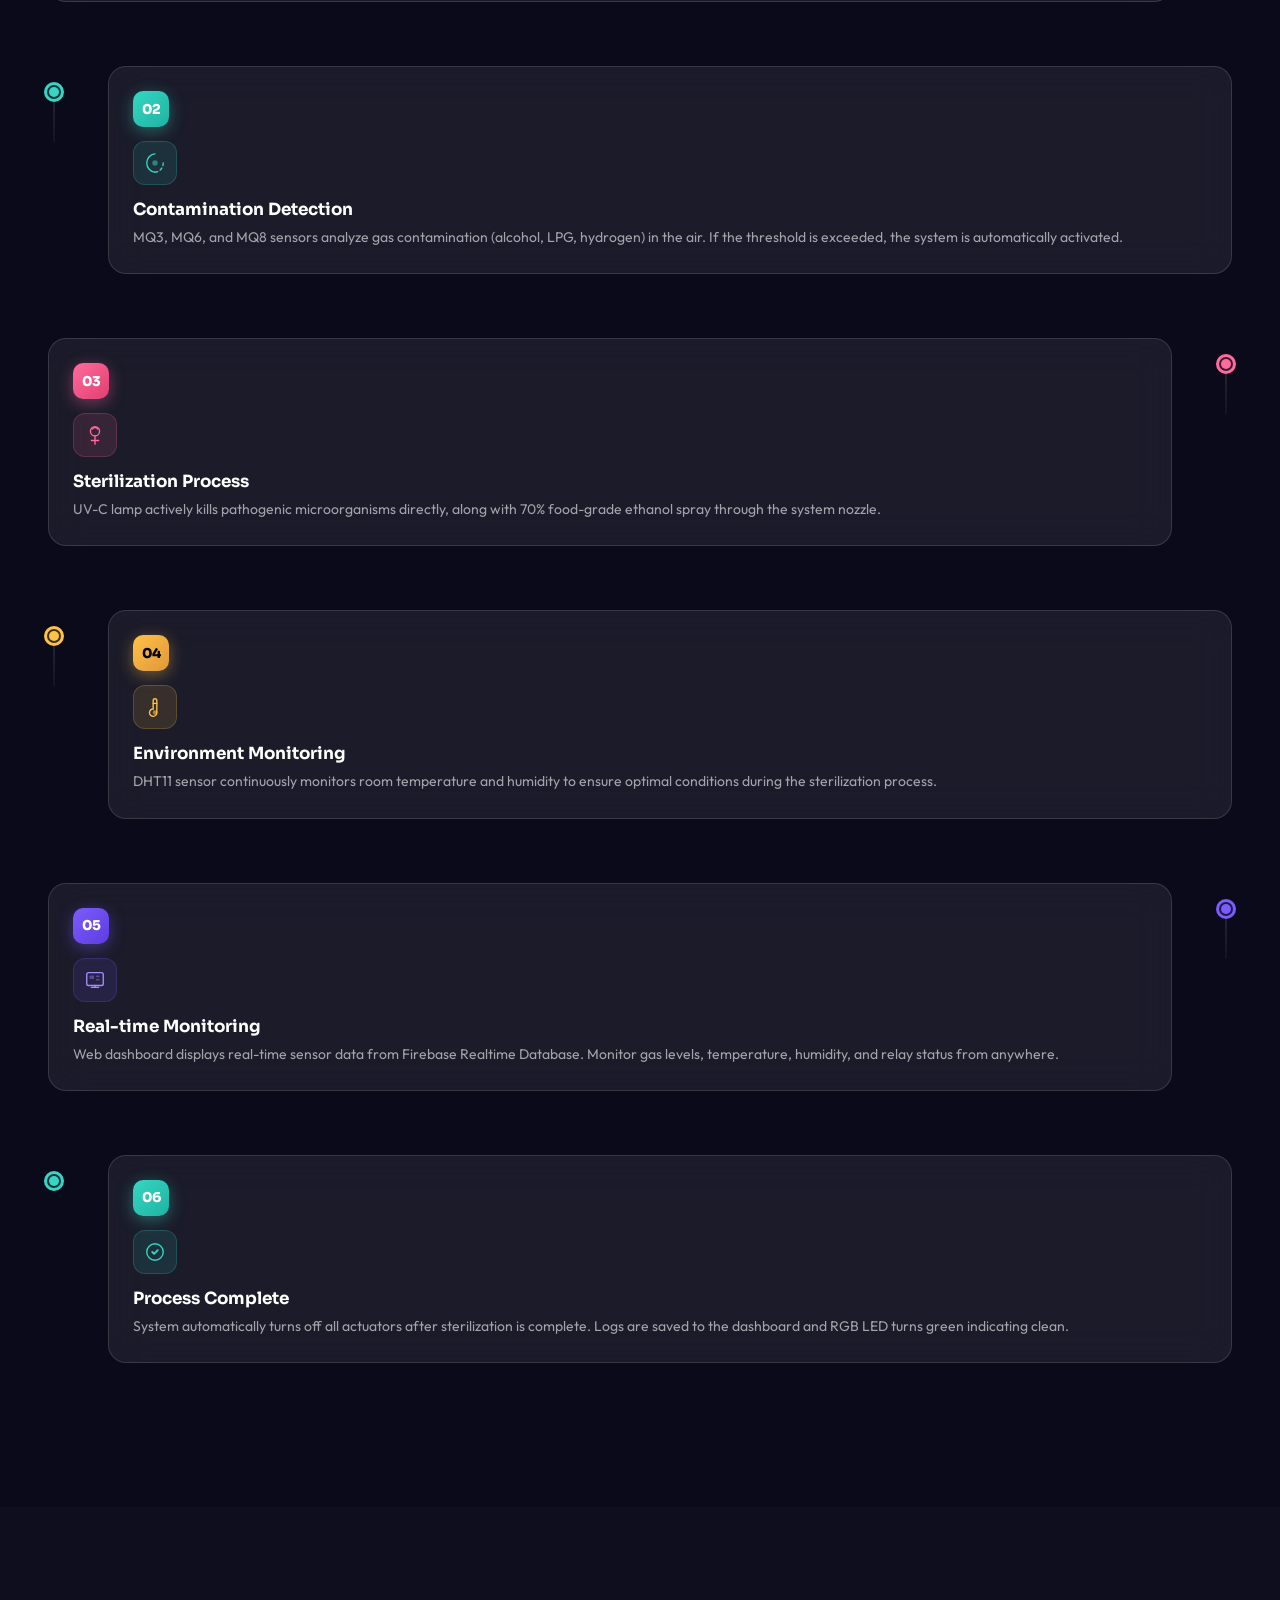
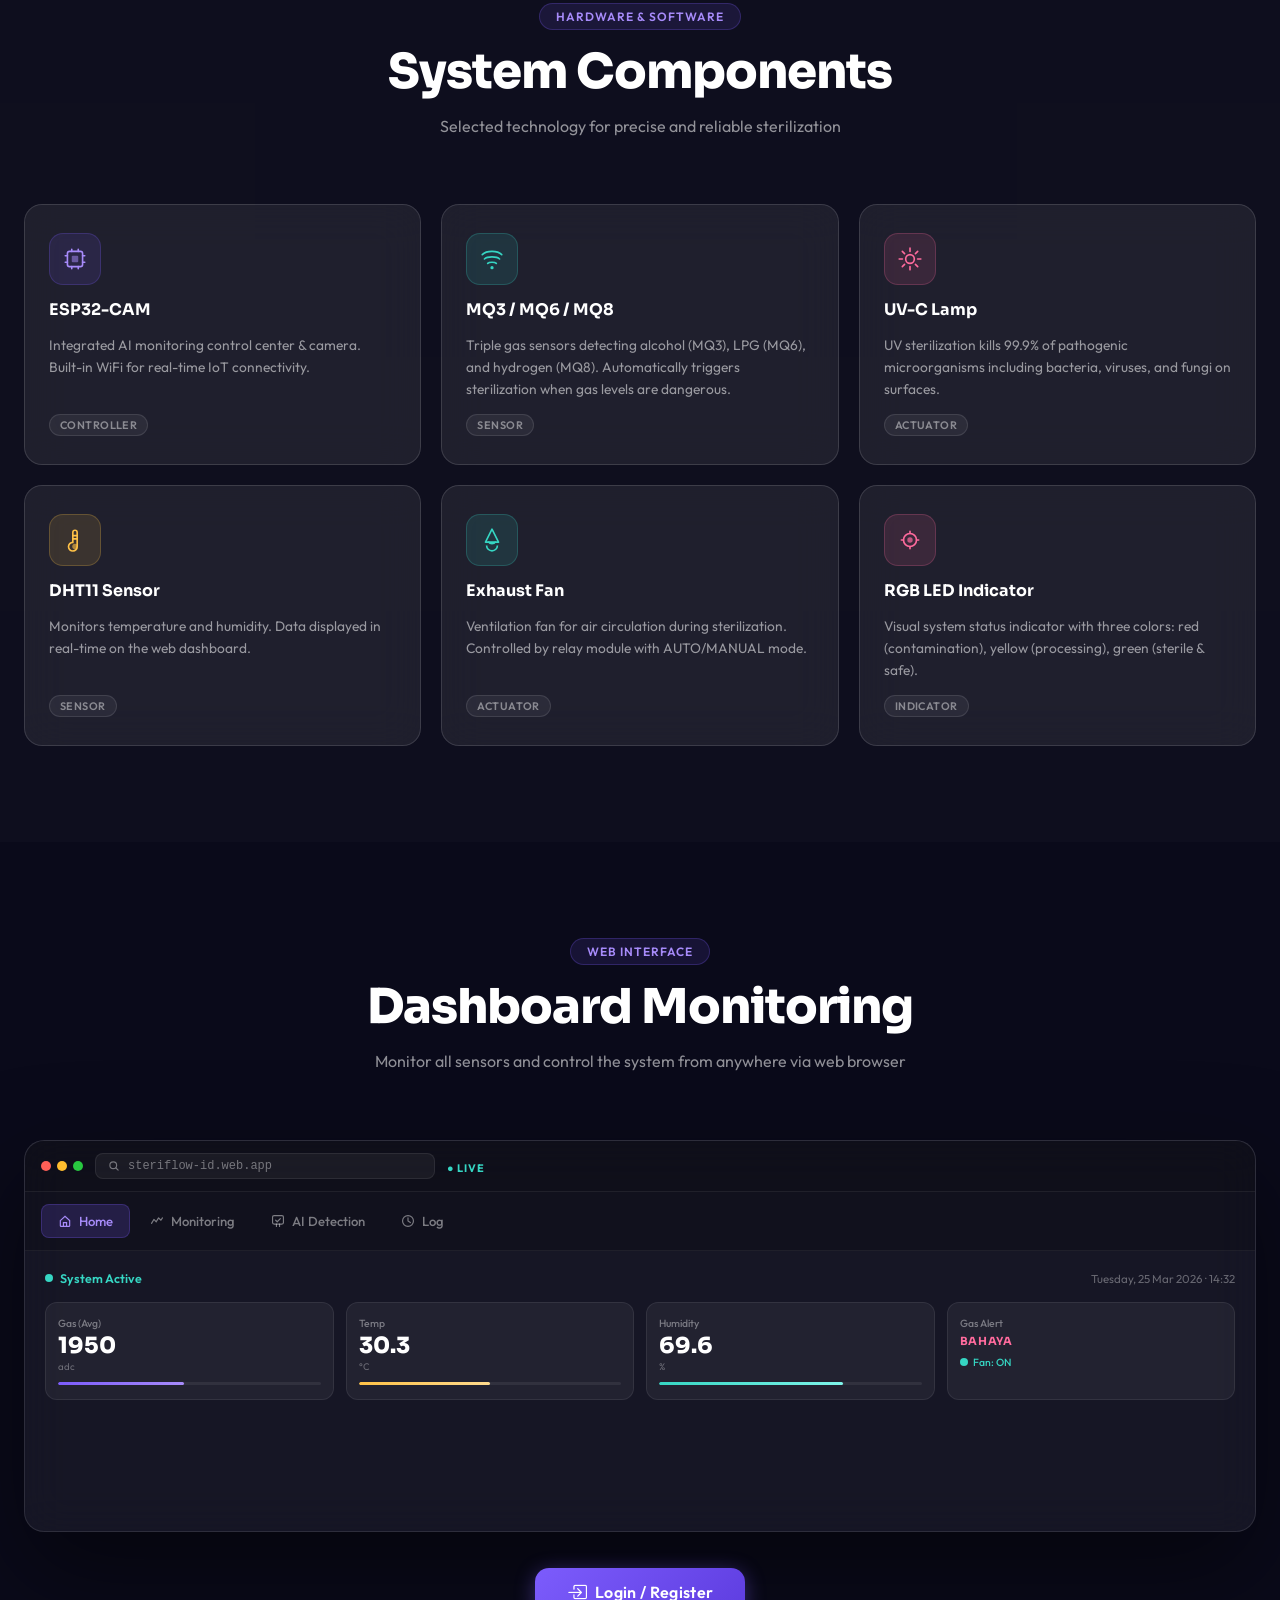
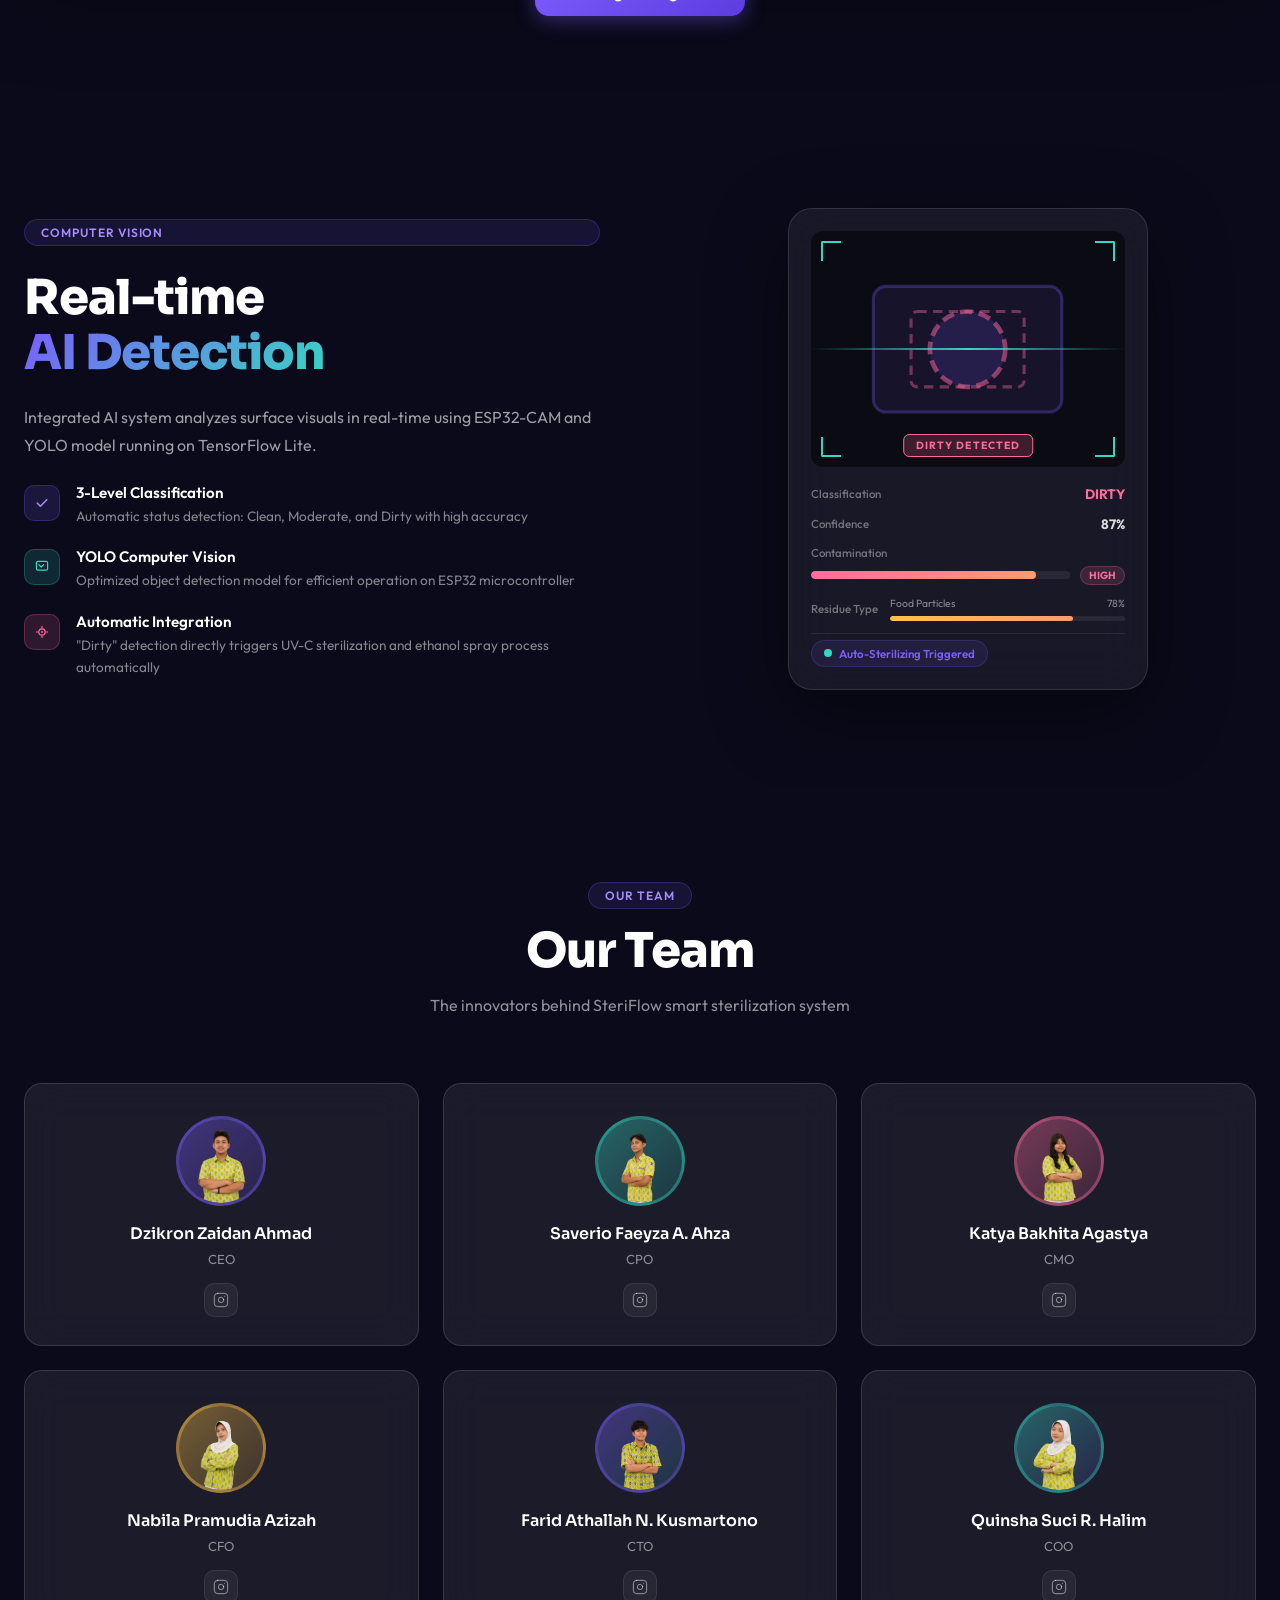
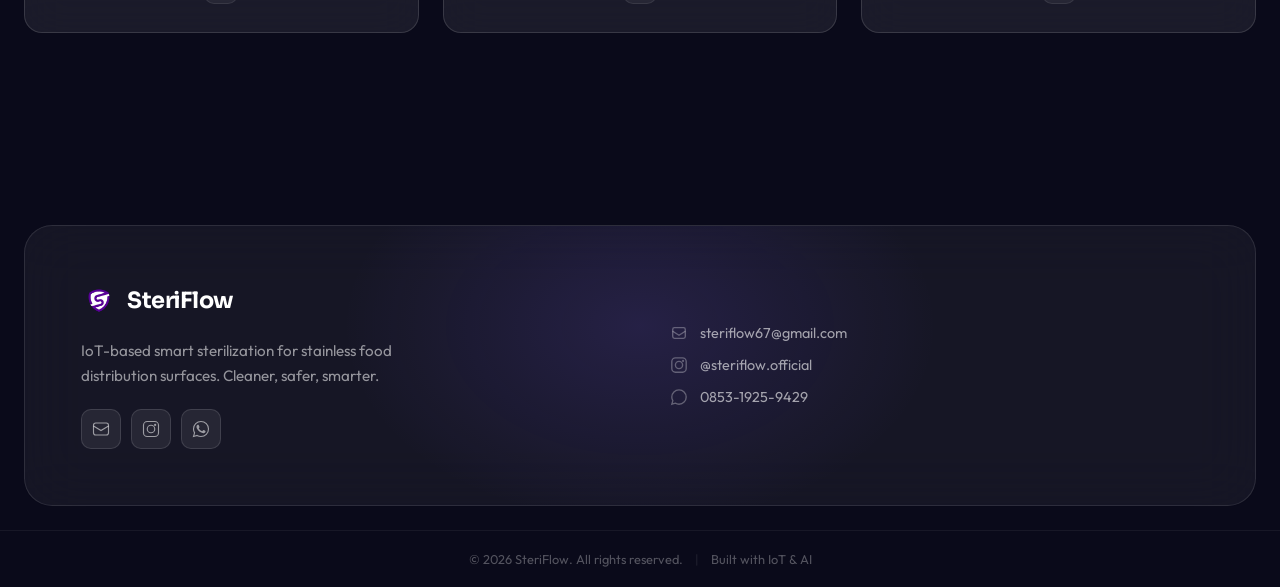
==== commit 41a2b8e3: "by Gengs" ====
--- a/index.html
+++ b/index.html
@@ -933,78 +933,72 @@
           <!-- 1. Dzikron Zaidan Ahmad -->
           <div class="lp-team-card lp-reveal">
             <div class="lp-team-avatar lp-avatar-1">
-              <svg viewBox="0 0 24 24" fill="none" aria-hidden="true"><circle cx="12" cy="8" r="4" stroke="white" stroke-width="1.5"/><path d="M4 21v-1a6 6 0 0 1 6-6h4a6 6 0 0 1 6 6v1" stroke="white" stroke-width="1.5" stroke-linecap="round"/></svg>
+              <img src="assets/team/zaidan.png" alt="Dzikron Zaidan Ahmad" style="width:100%;height:100%;object-fit:cover;border-radius:50%;" />
             </div>
             <h3 class="lp-team-name">Dzikron Zaidan Ahmad</h3>
-            <p class="lp-team-role">Team Member</p>
+            <p class="lp-team-role">CEO</p>
             <div class="lp-team-socials">
-              <a href="#" class="lp-team-social-btn" aria-label="GitHub"><svg viewBox="0 0 24 24"><path d="M12 2C6.48 2 2 6.48 2 12c0 4.42 2.87 8.17 6.84 9.5.5.08.66-.23.66-.5v-1.69c-2.77.6-3.36-1.34-3.36-1.34-.46-1.16-1.11-1.47-1.11-1.47-.91-.62.07-.6.07-.6 1 .07 1.53 1.03 1.53 1.03.87 1.52 2.34 1.07 2.91.83.09-.65.35-1.09.63-1.34-2.22-.25-4.55-1.11-4.55-4.92 0-1.11.38-2 1.03-2.71-.1-.25-.45-1.29.1-2.64 0 0 .84-.27 2.75 1.02.79-.22 1.65-.33 2.5-.33.85 0 1.71.11 2.5.33 1.91-1.29 2.75-1.02 2.75-1.02.55 1.35.2 2.39.1 2.64.65.71 1.03 1.6 1.03 2.71 0 3.82-2.34 4.66-4.57 4.91.36.31.69.92.69 1.85V21c0 .27.16.59.67.5C19.14 20.16 22 16.42 22 12A10 10 0 0 0 12 2Z" fill="currentColor" stroke="none"/></svg></a>
-              <a href="#" class="lp-team-social-btn" aria-label="LinkedIn"><svg viewBox="0 0 24 24"><rect x="2" y="2" width="20" height="20" rx="4"/><path d="M7 10v7M7 7v.5" stroke-width="2"/><path d="M11 17v-4a2 2 0 0 1 4 0v4M11 10v7"/></svg></a>
+              <a href="#" class="lp-team-social-btn" aria-label="Instagram"><svg viewBox="0 0 24 24" fill="none" stroke="currentColor" stroke-width="2" stroke-linecap="round" stroke-linejoin="round"><rect x="2" y="2" width="20" height="20" rx="5" ry="5"/><path d="M16 11.37A4 4 0 1 1 12.63 8 4 4 0 0 1 16 11.37z"/><line x1="17.5" y1="6.5" x2="17.51" y2="6.5"/></svg></a>
             </div>
           </div>
 
           <!-- 2. Saverio Faeyza Aghatallah Ahza -->
           <div class="lp-team-card lp-reveal">
             <div class="lp-team-avatar lp-avatar-2">
-              <svg viewBox="0 0 24 24" fill="none" aria-hidden="true"><circle cx="12" cy="8" r="4" stroke="white" stroke-width="1.5"/><path d="M4 21v-1a6 6 0 0 1 6-6h4a6 6 0 0 1 6 6v1" stroke="white" stroke-width="1.5" stroke-linecap="round"/></svg>
+              <img src="assets/team/rio.png" alt="Saverio Faeyza A. Ahza" style="width:100%;height:100%;object-fit:cover;border-radius:50%;" />
             </div>
             <h3 class="lp-team-name">Saverio Faeyza A. Ahza</h3>
-            <p class="lp-team-role">Team Member</p>
+            <p class="lp-team-role">CPO</p>
             <div class="lp-team-socials">
-              <a href="#" class="lp-team-social-btn" aria-label="GitHub"><svg viewBox="0 0 24 24"><path d="M12 2C6.48 2 2 6.48 2 12c0 4.42 2.87 8.17 6.84 9.5.5.08.66-.23.66-.5v-1.69c-2.77.6-3.36-1.34-3.36-1.34-.46-1.16-1.11-1.47-1.11-1.47-.91-.62.07-.6.07-.6 1 .07 1.53 1.03 1.53 1.03.87 1.52 2.34 1.07 2.91.83.09-.65.35-1.09.63-1.34-2.22-.25-4.55-1.11-4.55-4.92 0-1.11.38-2 1.03-2.71-.1-.25-.45-1.29.1-2.64 0 0 .84-.27 2.75 1.02.79-.22 1.65-.33 2.5-.33.85 0 1.71.11 2.5.33 1.91-1.29 2.75-1.02 2.75-1.02.55 1.35.2 2.39.1 2.64.65.71 1.03 1.6 1.03 2.71 0 3.82-2.34 4.66-4.57 4.91.36.31.69.92.69 1.85V21c0 .27.16.59.67.5C19.14 20.16 22 16.42 22 12A10 10 0 0 0 12 2Z" fill="currentColor" stroke="none"/></svg></a>
-              <a href="#" class="lp-team-social-btn" aria-label="LinkedIn"><svg viewBox="0 0 24 24"><rect x="2" y="2" width="20" height="20" rx="4"/><path d="M7 10v7M7 7v.5" stroke-width="2"/><path d="M11 17v-4a2 2 0 0 1 4 0v4M11 10v7"/></svg></a>
+              <a href="#" class="lp-team-social-btn" aria-label="Instagram"><svg viewBox="0 0 24 24" fill="none" stroke="currentColor" stroke-width="2" stroke-linecap="round" stroke-linejoin="round"><rect x="2" y="2" width="20" height="20" rx="5" ry="5"/><path d="M16 11.37A4 4 0 1 1 12.63 8 4 4 0 0 1 16 11.37z"/><line x1="17.5" y1="6.5" x2="17.51" y2="6.5"/></svg></a>
             </div>
           </div>
 
           <!-- 3. Katya Bakhita Agastya -->
           <div class="lp-team-card lp-reveal">
             <div class="lp-team-avatar lp-avatar-3">
-              <svg viewBox="0 0 24 24" fill="none" aria-hidden="true"><circle cx="12" cy="8" r="4" stroke="white" stroke-width="1.5"/><path d="M4 21v-1a6 6 0 0 1 6-6h4a6 6 0 0 1 6 6v1" stroke="white" stroke-width="1.5" stroke-linecap="round"/></svg>
+              <img src="assets/team/katya.png" alt="Katya Bakhita Agastya" style="width:100%;height:100%;object-fit:cover;border-radius:50%;" />
             </div>
             <h3 class="lp-team-name">Katya Bakhita Agastya</h3>
-            <p class="lp-team-role">Team Member</p>
+            <p class="lp-team-role">CMO</p>
             <div class="lp-team-socials">
-              <a href="#" class="lp-team-social-btn" aria-label="GitHub"><svg viewBox="0 0 24 24"><path d="M12 2C6.48 2 2 6.48 2 12c0 4.42 2.87 8.17 6.84 9.5.5.08.66-.23.66-.5v-1.69c-2.77.6-3.36-1.34-3.36-1.34-.46-1.16-1.11-1.47-1.11-1.47-.91-.62.07-.6.07-.6 1 .07 1.53 1.03 1.53 1.03.87 1.52 2.34 1.07 2.91.83.09-.65.35-1.09.63-1.34-2.22-.25-4.55-1.11-4.55-4.92 0-1.11.38-2 1.03-2.71-.1-.25-.45-1.29.1-2.64 0 0 .84-.27 2.75 1.02.79-.22 1.65-.33 2.5-.33.85 0 1.71.11 2.5.33 1.91-1.29 2.75-1.02 2.75-1.02.55 1.35.2 2.39.1 2.64.65.71 1.03 1.6 1.03 2.71 0 3.82-2.34 4.66-4.57 4.91.36.31.69.92.69 1.85V21c0 .27.16.59.67.5C19.14 20.16 22 16.42 22 12A10 10 0 0 0 12 2Z" fill="currentColor" stroke="none"/></svg></a>
-              <a href="#" class="lp-team-social-btn" aria-label="LinkedIn"><svg viewBox="0 0 24 24"><rect x="2" y="2" width="20" height="20" rx="4"/><path d="M7 10v7M7 7v.5" stroke-width="2"/><path d="M11 17v-4a2 2 0 0 1 4 0v4M11 10v7"/></svg></a>
+              <a href="#" class="lp-team-social-btn" aria-label="Instagram"><svg viewBox="0 0 24 24" fill="none" stroke="currentColor" stroke-width="2" stroke-linecap="round" stroke-linejoin="round"><rect x="2" y="2" width="20" height="20" rx="5" ry="5"/><path d="M16 11.37A4 4 0 1 1 12.63 8 4 4 0 0 1 16 11.37z"/><line x1="17.5" y1="6.5" x2="17.51" y2="6.5"/></svg></a>
             </div>
           </div>
 
           <!-- 4. Nabila Pramudia Azizah -->
           <div class="lp-team-card lp-reveal">
             <div class="lp-team-avatar lp-avatar-4">
-              <svg viewBox="0 0 24 24" fill="none" aria-hidden="true"><circle cx="12" cy="8" r="4" stroke="white" stroke-width="1.5"/><path d="M4 21v-1a6 6 0 0 1 6-6h4a6 6 0 0 1 6 6v1" stroke="white" stroke-width="1.5" stroke-linecap="round"/></svg>
+              <img src="assets/team/azizah.png" alt="Nabila Pramudia Azizah" style="width:100%;height:100%;object-fit:cover;border-radius:50%;" />
             </div>
             <h3 class="lp-team-name">Nabila Pramudia Azizah</h3>
-            <p class="lp-team-role">Team Member</p>
+            <p class="lp-team-role">CFO</p>
             <div class="lp-team-socials">
-              <a href="#" class="lp-team-social-btn" aria-label="GitHub"><svg viewBox="0 0 24 24"><path d="M12 2C6.48 2 2 6.48 2 12c0 4.42 2.87 8.17 6.84 9.5.5.08.66-.23.66-.5v-1.69c-2.77.6-3.36-1.34-3.36-1.34-.46-1.16-1.11-1.47-1.11-1.47-.91-.62.07-.6.07-.6 1 .07 1.53 1.03 1.53 1.03.87 1.52 2.34 1.07 2.91.83.09-.65.35-1.09.63-1.34-2.22-.25-4.55-1.11-4.55-4.92 0-1.11.38-2 1.03-2.71-.1-.25-.45-1.29.1-2.64 0 0 .84-.27 2.75 1.02.79-.22 1.65-.33 2.5-.33.85 0 1.71.11 2.5.33 1.91-1.29 2.75-1.02 2.75-1.02.55 1.35.2 2.39.1 2.64.65.71 1.03 1.6 1.03 2.71 0 3.82-2.34 4.66-4.57 4.91.36.31.69.92.69 1.85V21c0 .27.16.59.67.5C19.14 20.16 22 16.42 22 12A10 10 0 0 0 12 2Z" fill="currentColor" stroke="none"/></svg></a>
-              <a href="#" class="lp-team-social-btn" aria-label="LinkedIn"><svg viewBox="0 0 24 24"><rect x="2" y="2" width="20" height="20" rx="4"/><path d="M7 10v7M7 7v.5" stroke-width="2"/><path d="M11 17v-4a2 2 0 0 1 4 0v4M11 10v7"/></svg></a>
+              <a href="#" class="lp-team-social-btn" aria-label="Instagram"><svg viewBox="0 0 24 24" fill="none" stroke="currentColor" stroke-width="2" stroke-linecap="round" stroke-linejoin="round"><rect x="2" y="2" width="20" height="20" rx="5" ry="5"/><path d="M16 11.37A4 4 0 1 1 12.63 8 4 4 0 0 1 16 11.37z"/><line x1="17.5" y1="6.5" x2="17.51" y2="6.5"/></svg></a>
             </div>
           </div>
 
           <!-- 5. Farid Athallah Nandra Kusmartono -->
           <div class="lp-team-card lp-reveal">
             <div class="lp-team-avatar lp-avatar-5">
-              <svg viewBox="0 0 24 24" fill="none" aria-hidden="true"><circle cx="12" cy="8" r="4" stroke="white" stroke-width="1.5"/><path d="M4 21v-1a6 6 0 0 1 6-6h4a6 6 0 0 1 6 6v1" stroke="white" stroke-width="1.5" stroke-linecap="round"/></svg>
+              <img src="assets/team/farid.png" alt="Farid Athallah N. Kusmartono" style="width:100%;height:100%;object-fit:cover;border-radius:50%;" />
             </div>
             <h3 class="lp-team-name">Farid Athallah N. Kusmartono</h3>
-            <p class="lp-team-role">Team Member</p>
+            <p class="lp-team-role">CTO</p>
             <div class="lp-team-socials">
-              <a href="#" class="lp-team-social-btn" aria-label="GitHub"><svg viewBox="0 0 24 24"><path d="M12 2C6.48 2 2 6.48 2 12c0 4.42 2.87 8.17 6.84 9.5.5.08.66-.23.66-.5v-1.69c-2.77.6-3.36-1.34-3.36-1.34-.46-1.16-1.11-1.47-1.11-1.47-.91-.62.07-.6.07-.6 1 .07 1.53 1.03 1.53 1.03.87 1.52 2.34 1.07 2.91.83.09-.65.35-1.09.63-1.34-2.22-.25-4.55-1.11-4.55-4.92 0-1.11.38-2 1.03-2.71-.1-.25-.45-1.29.1-2.64 0 0 .84-.27 2.75 1.02.79-.22 1.65-.33 2.5-.33.85 0 1.71.11 2.5.33 1.91-1.29 2.75-1.02 2.75-1.02.55 1.35.2 2.39.1 2.64.65.71 1.03 1.6 1.03 2.71 0 3.82-2.34 4.66-4.57 4.91.36.31.69.92.69 1.85V21c0 .27.16.59.67.5C19.14 20.16 22 16.42 22 12A10 10 0 0 0 12 2Z" fill="currentColor" stroke="none"/></svg></a>
-              <a href="#" class="lp-team-social-btn" aria-label="LinkedIn"><svg viewBox="0 0 24 24"><rect x="2" y="2" width="20" height="20" rx="4"/><path d="M7 10v7M7 7v.5" stroke-width="2"/><path d="M11 17v-4a2 2 0 0 1 4 0v4M11 10v7"/></svg></a>
+              <a href="#" class="lp-team-social-btn" aria-label="Instagram"><svg viewBox="0 0 24 24" fill="none" stroke="currentColor" stroke-width="2" stroke-linecap="round" stroke-linejoin="round"><rect x="2" y="2" width="20" height="20" rx="5" ry="5"/><path d="M16 11.37A4 4 0 1 1 12.63 8 4 4 0 0 1 16 11.37z"/><line x1="17.5" y1="6.5" x2="17.51" y2="6.5"/></svg></a>
             </div>
           </div>
 
           <!-- 6. Quinsha Suci Ramadhani Halim -->
           <div class="lp-team-card lp-reveal">
             <div class="lp-team-avatar lp-avatar-6">
-              <svg viewBox="0 0 24 24" fill="none" aria-hidden="true"><circle cx="12" cy="8" r="4" stroke="white" stroke-width="1.5"/><path d="M4 21v-1a6 6 0 0 1 6-6h4a6 6 0 0 1 6 6v1" stroke="white" stroke-width="1.5" stroke-linecap="round"/></svg>
+              <img src="assets/team/quin.png" alt="Quinsha Suci R. Halim" style="width:100%;height:100%;object-fit:cover;border-radius:50%;" />
             </div>
             <h3 class="lp-team-name">Quinsha Suci R. Halim</h3>
-            <p class="lp-team-role">Team Member</p>
+            <p class="lp-team-role">COO</p>
             <div class="lp-team-socials">
-              <a href="#" class="lp-team-social-btn" aria-label="GitHub"><svg viewBox="0 0 24 24"><path d="M12 2C6.48 2 2 6.48 2 12c0 4.42 2.87 8.17 6.84 9.5.5.08.66-.23.66-.5v-1.69c-2.77.6-3.36-1.34-3.36-1.34-.46-1.16-1.11-1.47-1.11-1.47-.91-.62.07-.6.07-.6 1 .07 1.53 1.03 1.53 1.03.87 1.52 2.34 1.07 2.91.83.09-.65.35-1.09.63-1.34-2.22-.25-4.55-1.11-4.55-4.92 0-1.11.38-2 1.03-2.71-.1-.25-.45-1.29.1-2.64 0 0 .84-.27 2.75 1.02.79-.22 1.65-.33 2.5-.33.85 0 1.71.11 2.5.33 1.91-1.29 2.75-1.02 2.75-1.02.55 1.35.2 2.39.1 2.64.65.71 1.03 1.6 1.03 2.71 0 3.82-2.34 4.66-4.57 4.91.36.31.69.92.69 1.85V21c0 .27.16.59.67.5C19.14 20.16 22 16.42 22 12A10 10 0 0 0 12 2Z" fill="currentColor" stroke="none"/></svg></a>
-              <a href="#" class="lp-team-social-btn" aria-label="LinkedIn"><svg viewBox="0 0 24 24"><rect x="2" y="2" width="20" height="20" rx="4"/><path d="M7 10v7M7 7v.5" stroke-width="2"/><path d="M11 17v-4a2 2 0 0 1 4 0v4M11 10v7"/></svg></a>
+              <a href="#" class="lp-team-social-btn" aria-label="Instagram"><svg viewBox="0 0 24 24" fill="none" stroke="currentColor" stroke-width="2" stroke-linecap="round" stroke-linejoin="round"><rect x="2" y="2" width="20" height="20" rx="5" ry="5"/><path d="M16 11.37A4 4 0 1 1 12.63 8 4 4 0 0 1 16 11.37z"/><line x1="17.5" y1="6.5" x2="17.51" y2="6.5"/></svg></a>
             </div>
           </div>
 
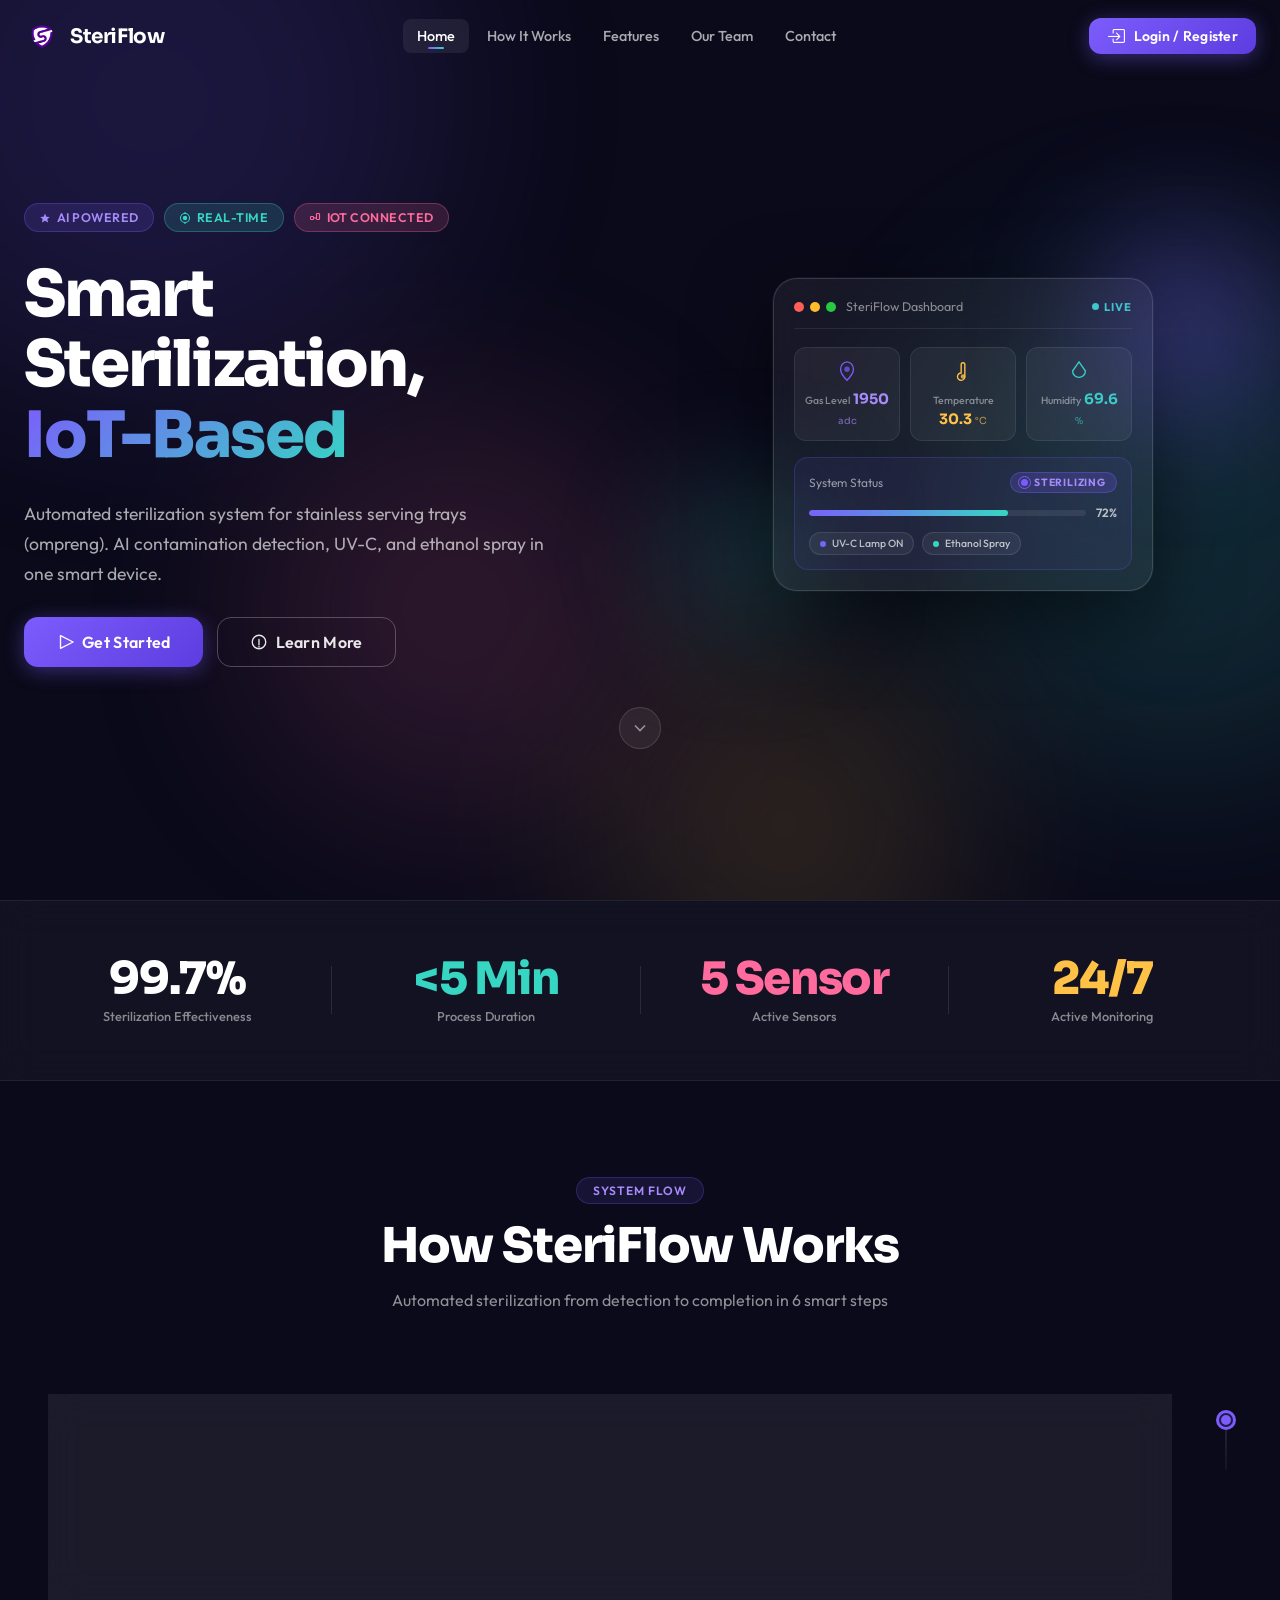
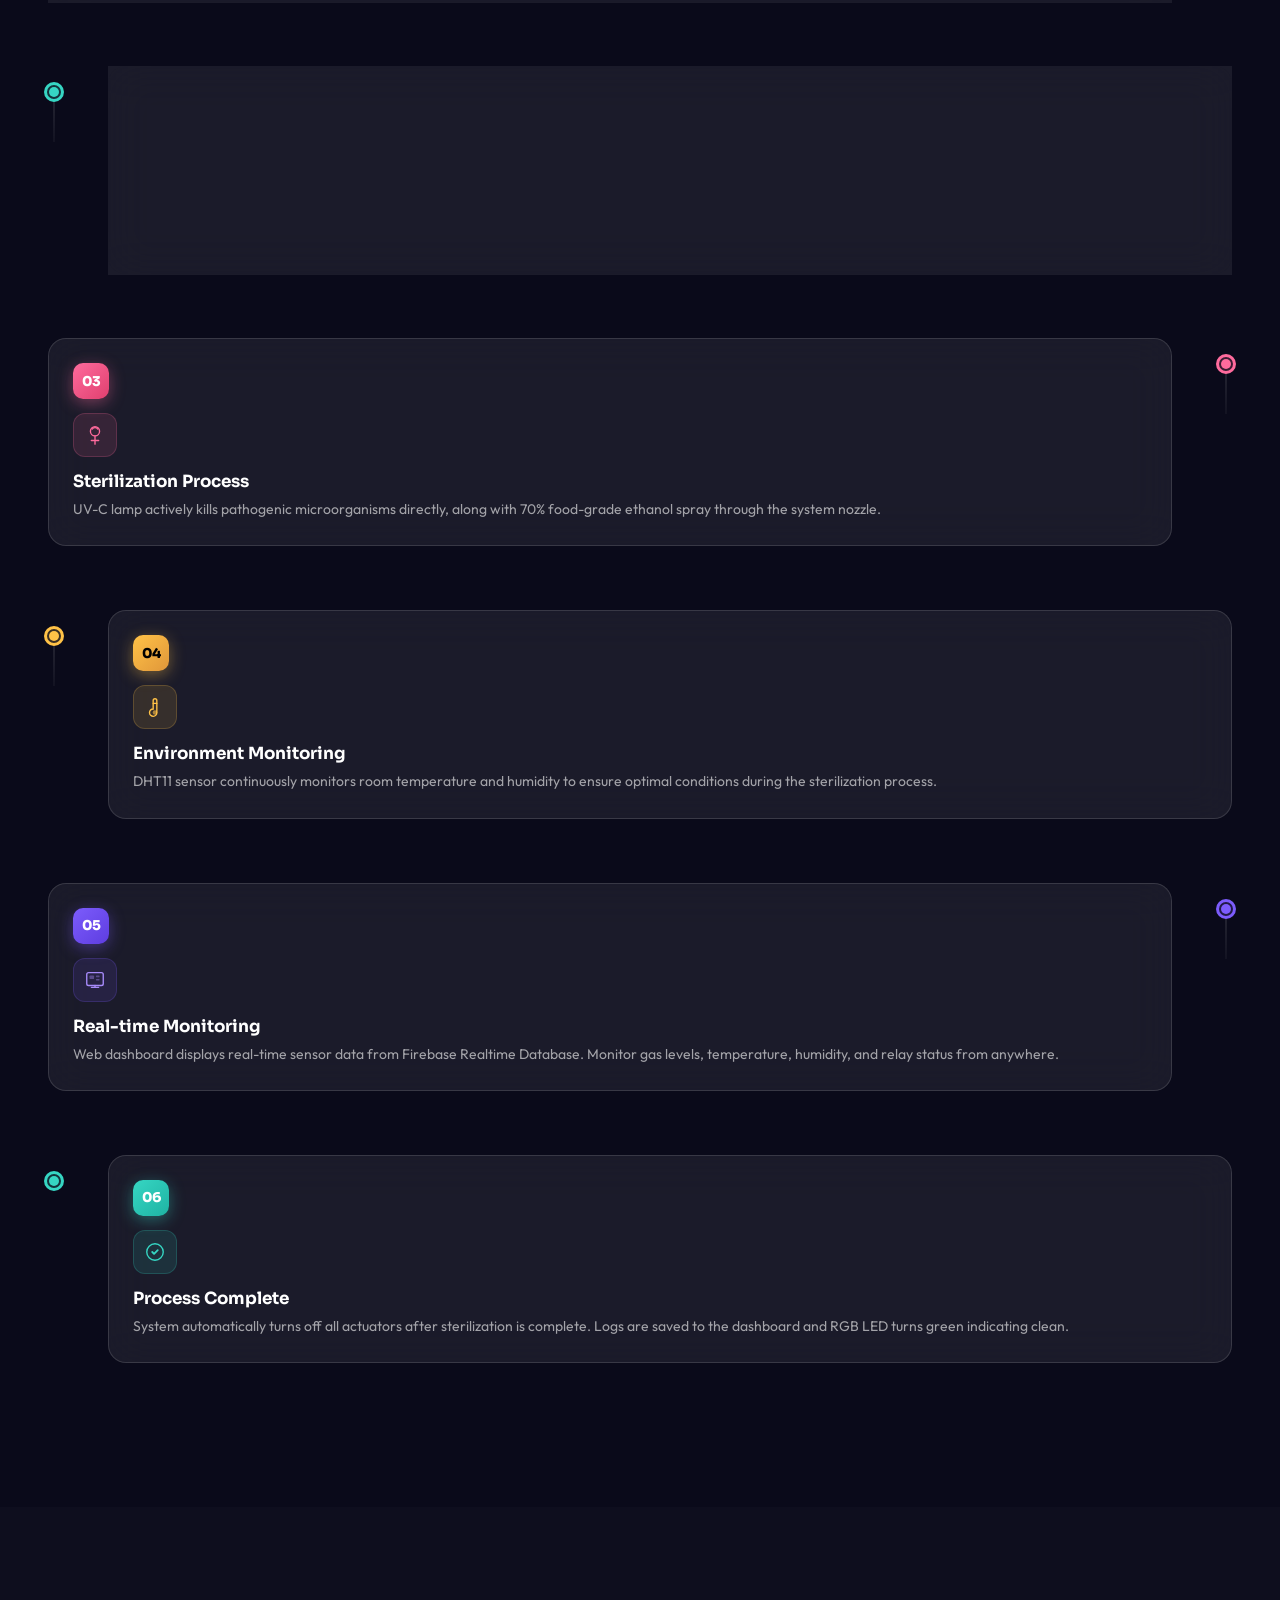
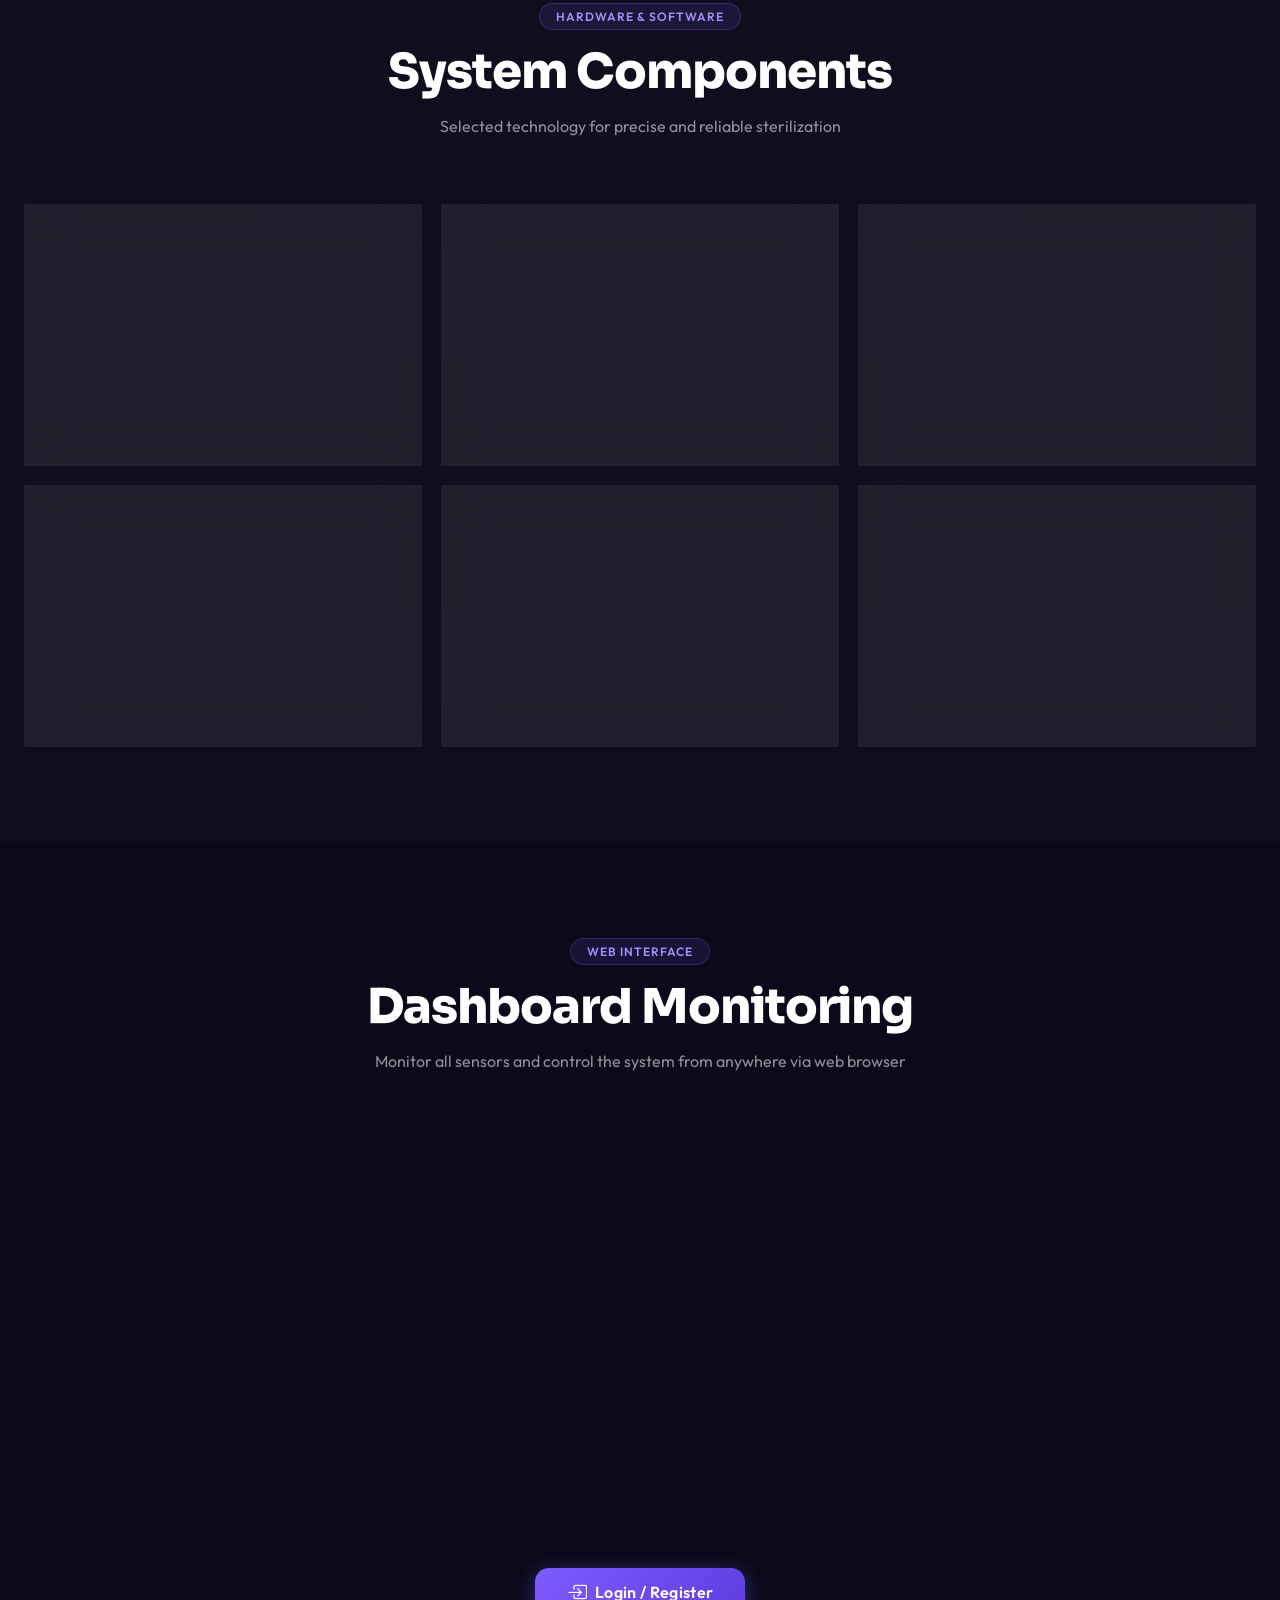
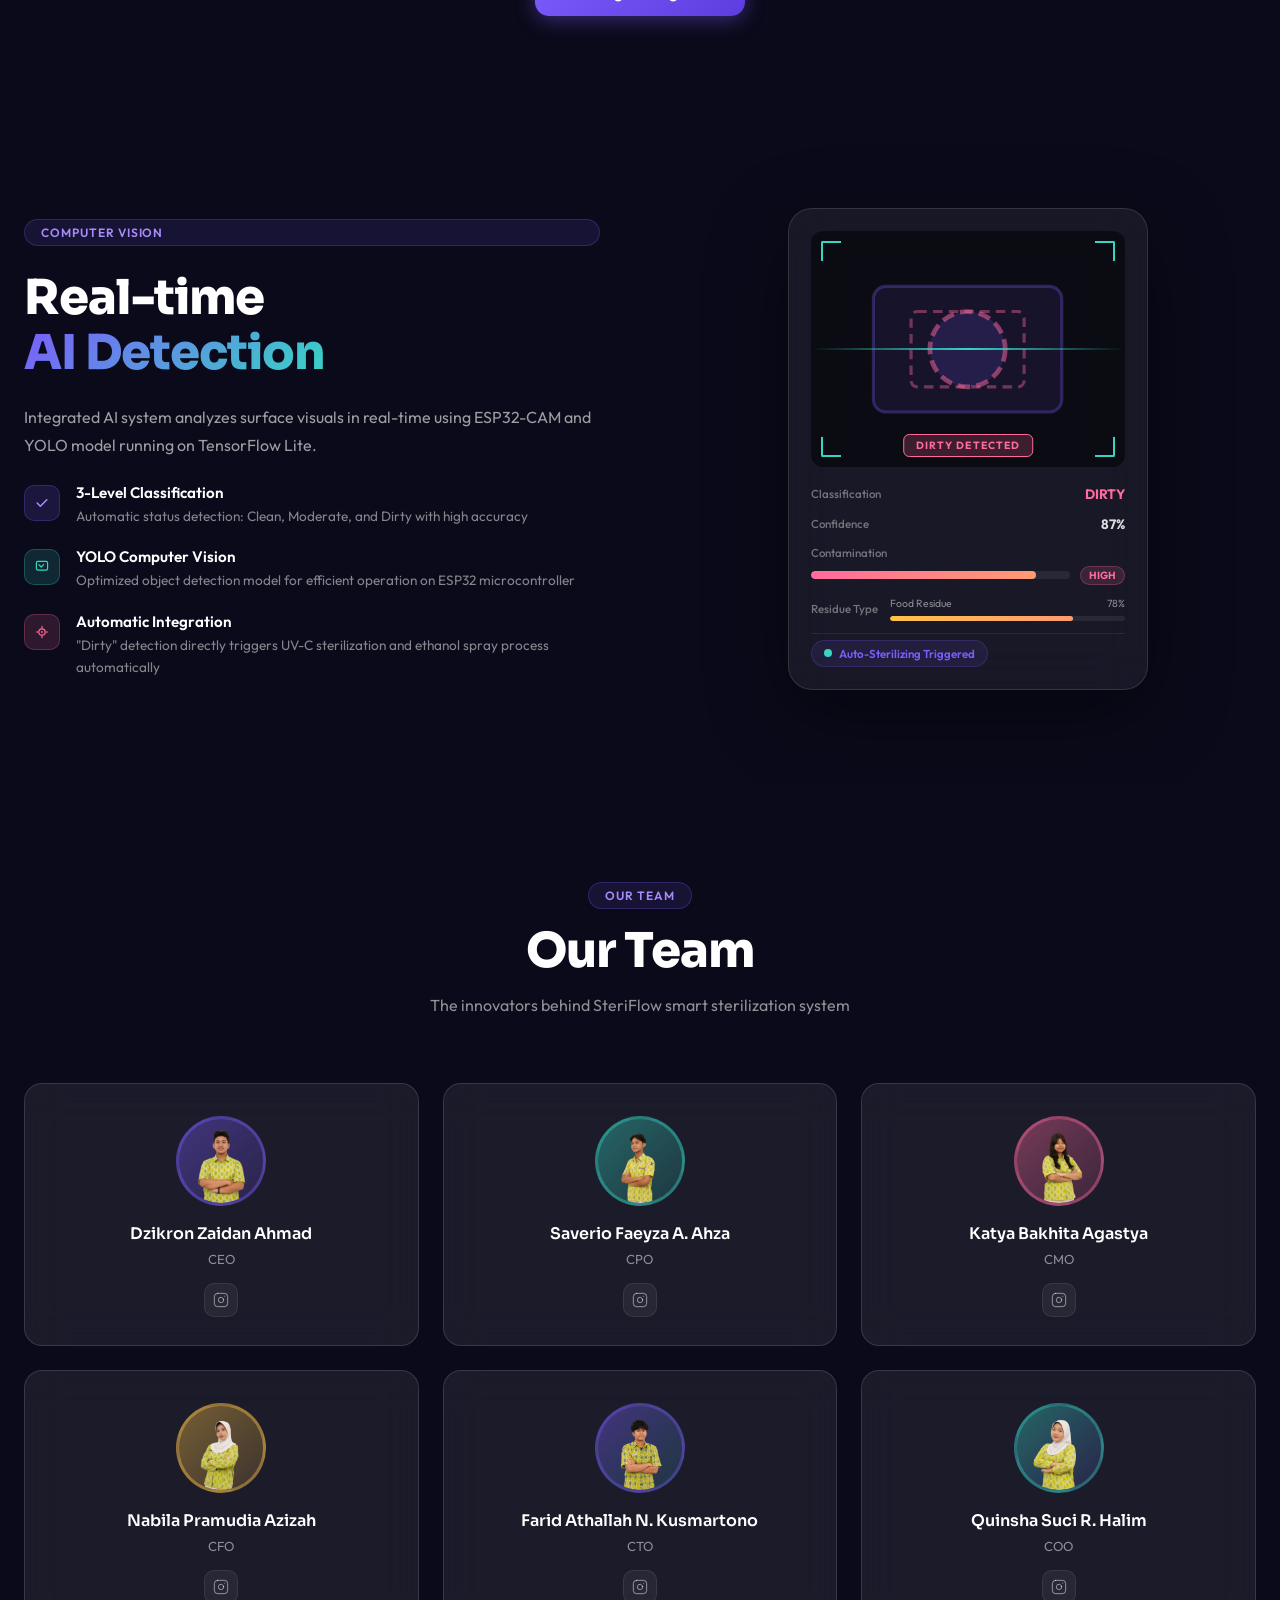
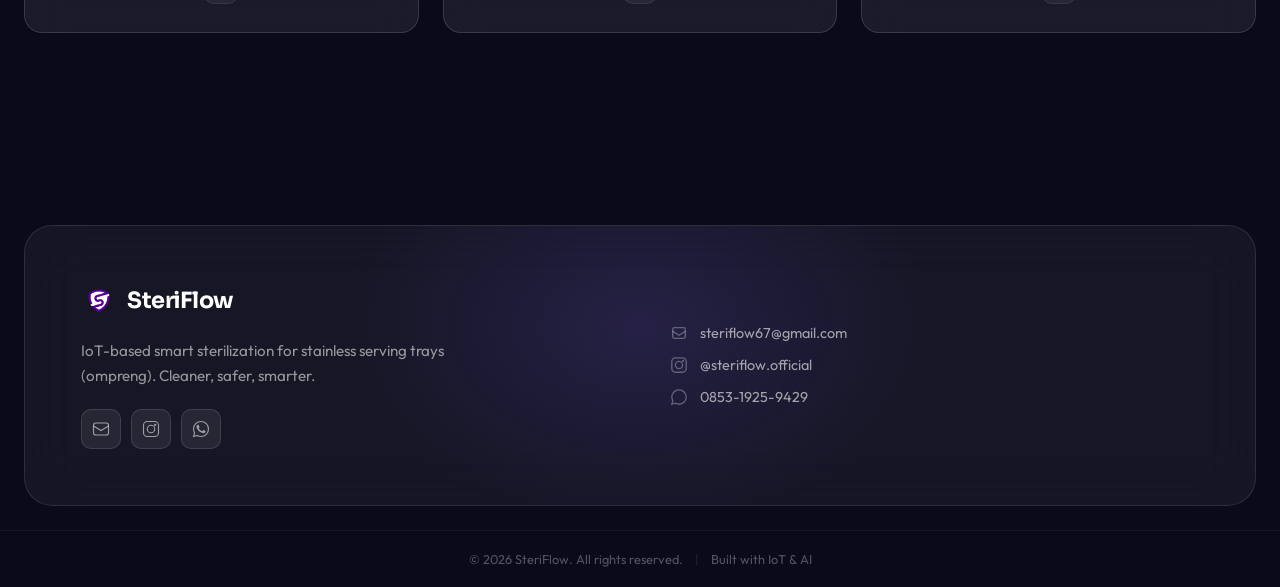
==== commit e323d95a: "by Gengs" ====
--- a/index.html
+++ b/index.html
@@ -3,13 +3,13 @@
 <head>
   <meta charset="UTF-8" />
   <meta name="viewport" content="width=device-width, initial-scale=1.0" />
-  <meta name="description" content="SteriFlow — IoT-based smart sterilization system for stainless food distribution surfaces. AI detection, UV-C, and automatic ethanol spray." />
+  <meta name="description" content="SteriFlow — IoT-based smart sterilization system for stainless serving trays (ompreng). AI detection, UV-C, and automatic ethanol spray." />
   <title>SteriFlow — IoT-Based Smart Sterilization</title>
   <!-- Open Graph / WhatsApp / Facebook link preview (og:image must be absolute URL) -->
   <meta property="og:type" content="website" />
   <meta property="og:url" content="https://steriflow-id.web.app/" />
   <meta property="og:title" content="SteriFlow — IoT-Based Smart Sterilization" />
-  <meta property="og:description" content="SteriFlow — IoT-based smart sterilization for stainless food distribution surfaces. AI detection, UV-C, and ethanol spray in one smart device." />
+  <meta property="og:description" content="SteriFlow — IoT-based smart sterilization for stainless serving trays (ompreng). AI detection, UV-C, and ethanol spray in one smart device." />
   <meta property="og:image" content="https://steriflow-id.web.app/assets/og-image.png" />
   <meta property="og:image:type" content="image/png" />
   <meta property="og:image:width" content="1200" />
@@ -18,7 +18,7 @@
   <meta property="og:locale" content="en_US" />
   <meta name="twitter:card" content="summary_large_image" />
   <meta name="twitter:title" content="SteriFlow — IoT-Based Smart Sterilization" />
-  <meta name="twitter:description" content="SteriFlow — IoT-based smart sterilization for stainless food distribution surfaces. AI detection, UV-C, and ethanol spray in one smart device." />
+  <meta name="twitter:description" content="SteriFlow — IoT-based smart sterilization for stainless serving trays (ompreng). AI detection, UV-C, and ethanol spray in one smart device." />
   <meta name="twitter:image" content="https://steriflow-id.web.app/assets/og-image.png" />
   <link rel="icon" type="image/png" href="assets/logo.png" />
   <link rel="apple-touch-icon" href="assets/logo.png" />
@@ -137,7 +137,7 @@
 
             <!-- Subtitle -->
             <p class="lp-hero-subtitle">
-              Automated sterilization system for stainless food distribution surfaces. AI contamination detection, UV-C, and ethanol spray in one smart device.
+              Automated sterilization system for stainless serving trays (ompreng). AI contamination detection, UV-C, and ethanol spray in one smart device.
             </p>
 
             <!-- CTAs -->
@@ -628,7 +628,7 @@
                   </div>
                   <div class="lp-ai-result-item">
                     <span class="lp-ai-label">Residue Detected</span>
-                    <span class="lp-ai-value">Food Particles 78%</span>
+                    <span class="lp-ai-value">Food Residue 78%</span>
                   </div>
                 </div>
               </div>
@@ -899,7 +899,7 @@
                   <span class="lp-detect-label">Residue Type</span>
                   <div class="lp-residue-bar">
                     <div class="lp-residue-label-row">
-                      <span>Food Particles</span>
+                      <span>Food Residue</span>
                       <span>78%</span>
                     </div>
                     <div class="lp-residue-track">
@@ -1018,7 +1018,7 @@
                 <img src="assets/logo.png" alt="SteriFlow" class="lp-logo-icon" />
                 <span class="lp-logo-text lp-logo-text-lg">SteriFlow</span>
               </a>
-              <p class="lp-cta-tagline">IoT-based smart sterilization for stainless food distribution surfaces. Cleaner, safer, smarter.</p>
+              <p class="lp-cta-tagline">IoT-based smart sterilization for stainless serving trays (ompreng). Cleaner, safer, smarter.</p>
               <div class="lp-social-links" role="list" aria-label="Official Social Media SteriFlow">
                 <a href="mailto:steriflow67@gmail.com" class="lp-social-btn" role="listitem" aria-label="Email">
                   <svg viewBox="0 0 24 24" fill="none" aria-hidden="true"><rect x="2" y="4" width="20" height="16" rx="3" stroke="currentColor" stroke-width="1.5"/><path d="M2 8l10 6 10-6" stroke="currentColor" stroke-width="1.5"/></svg>
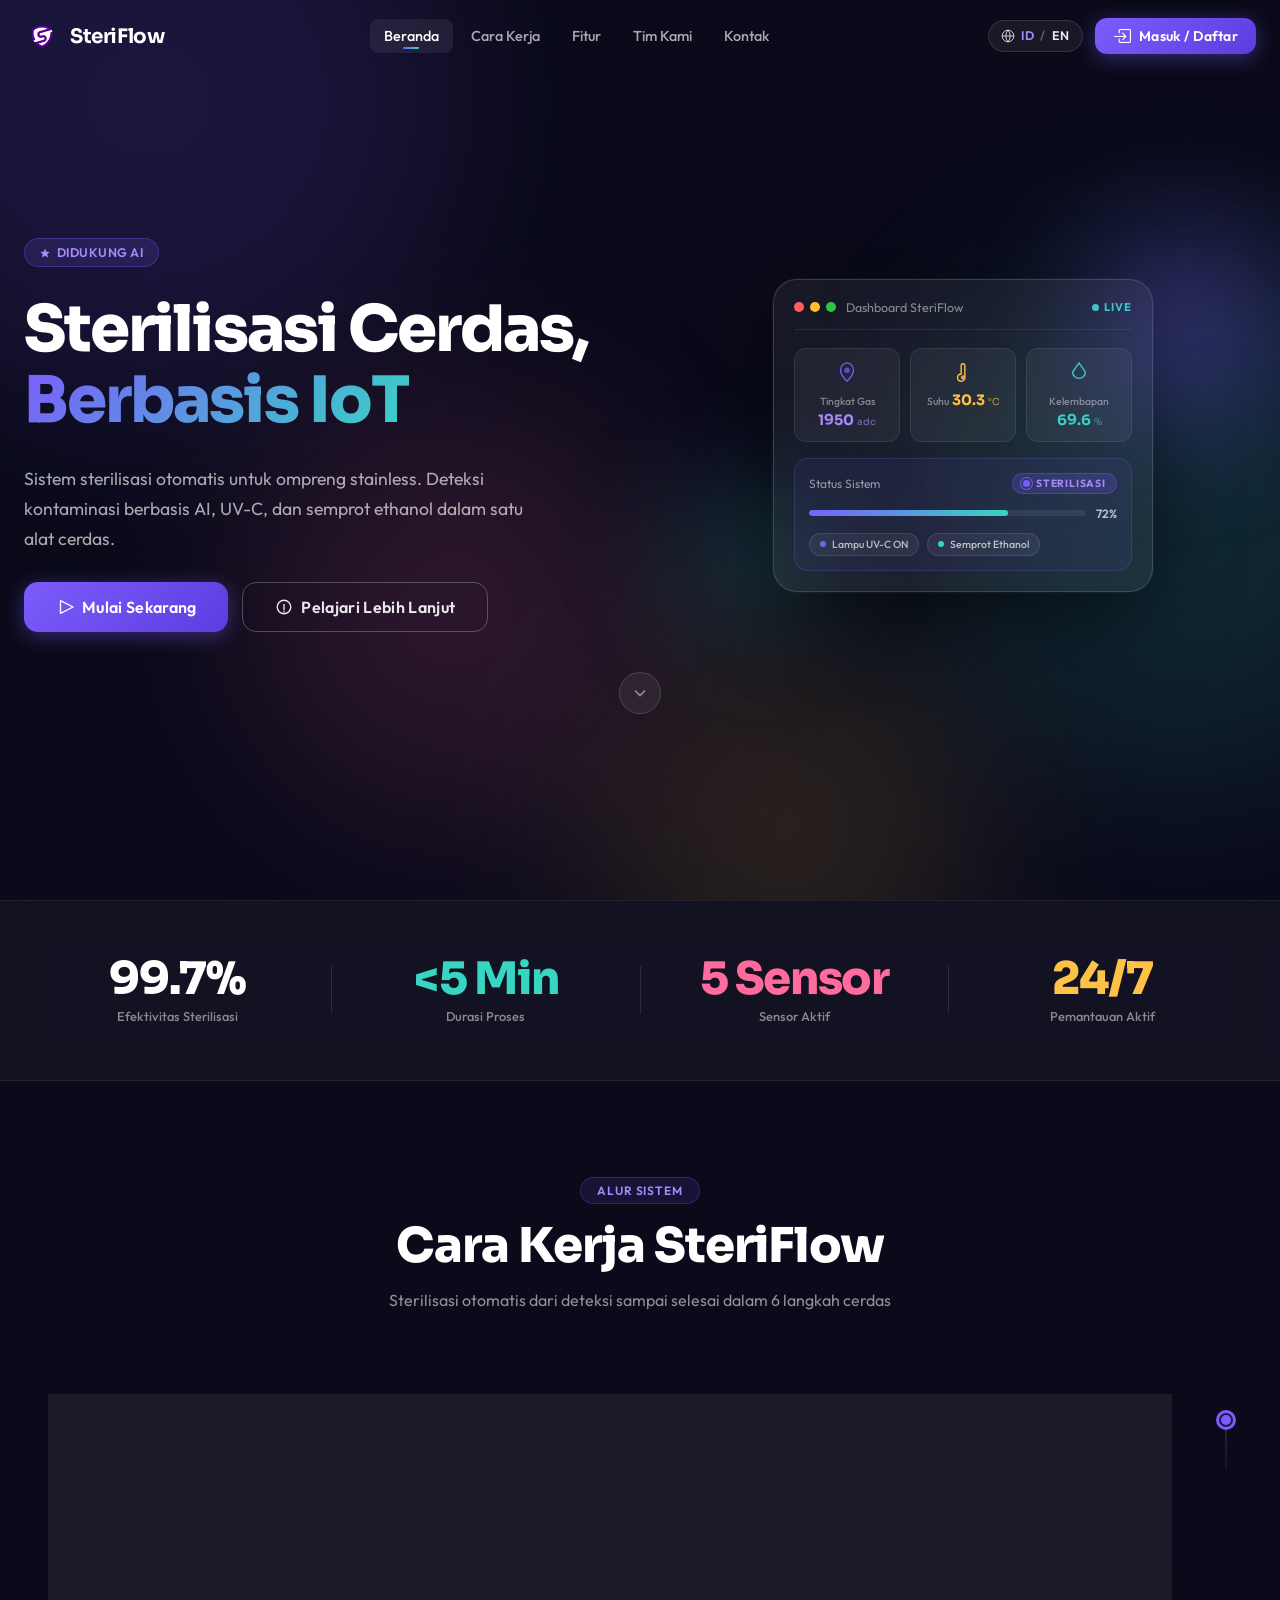
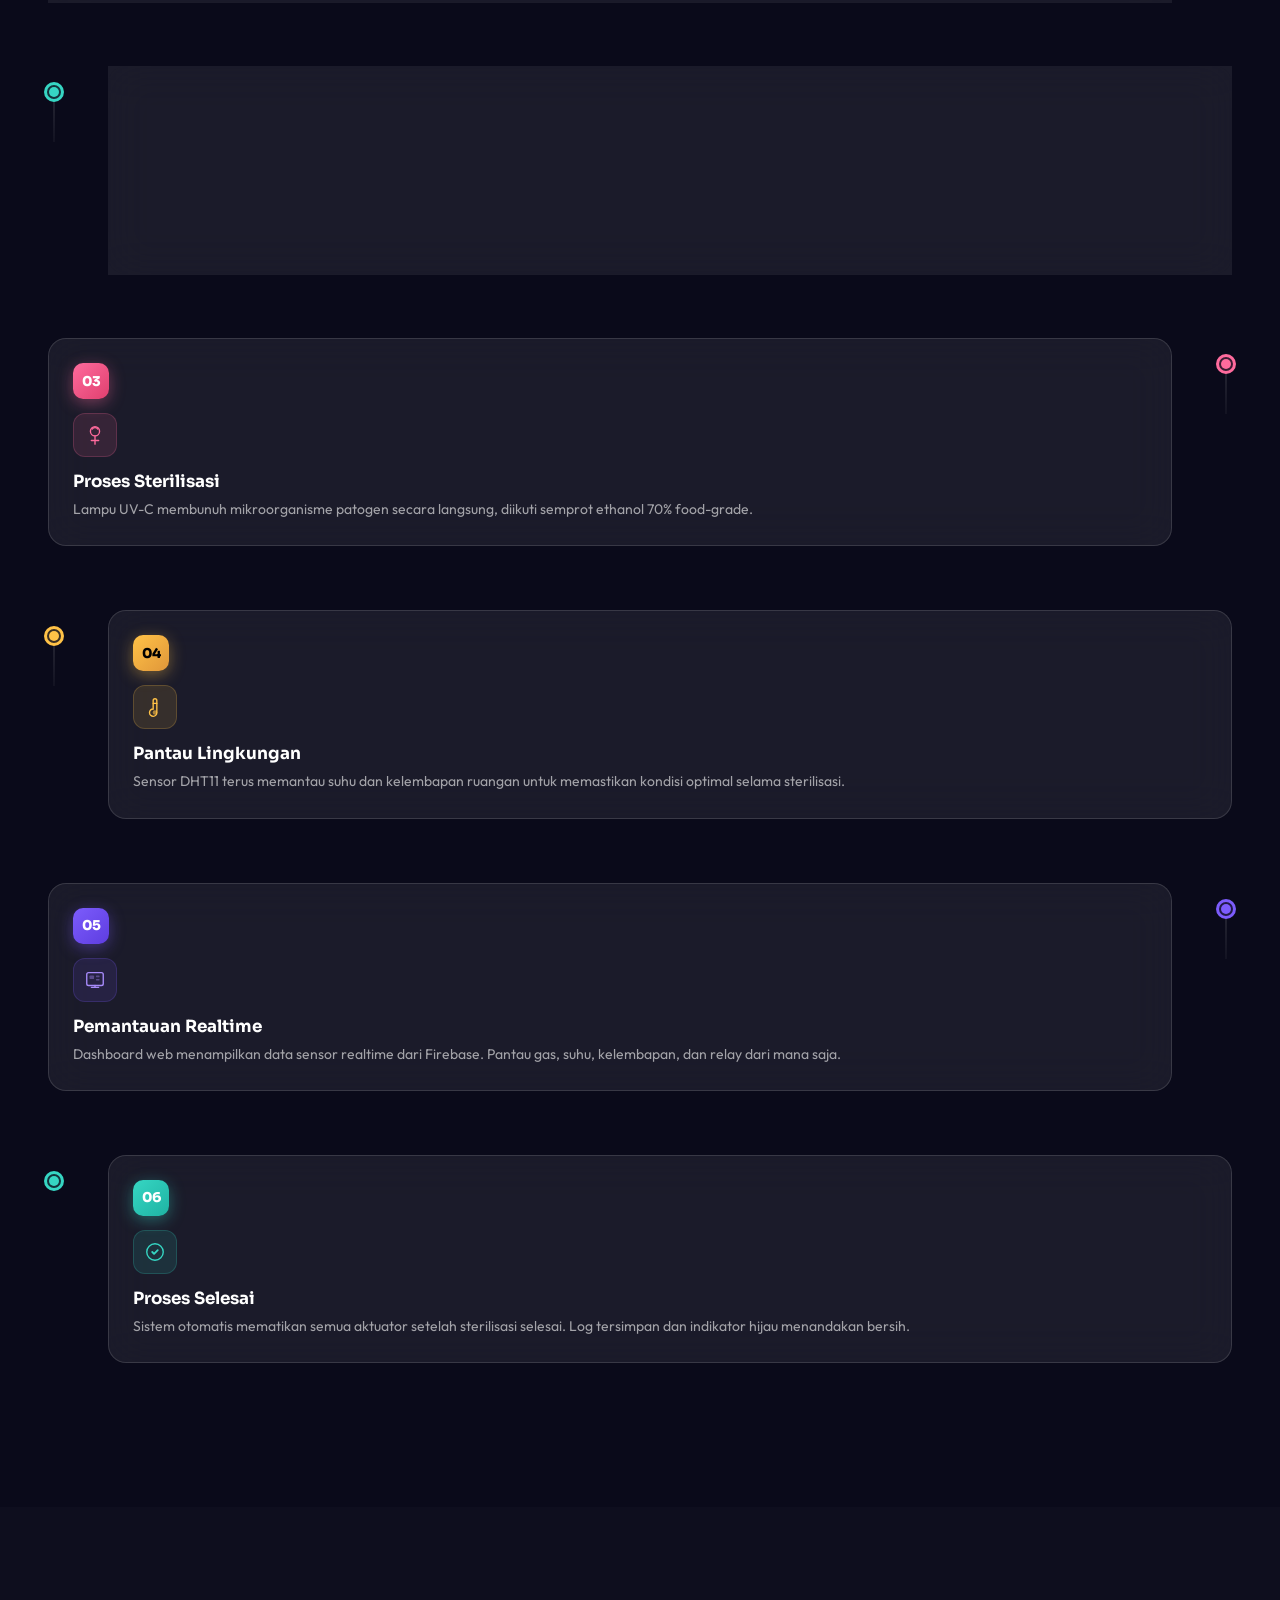
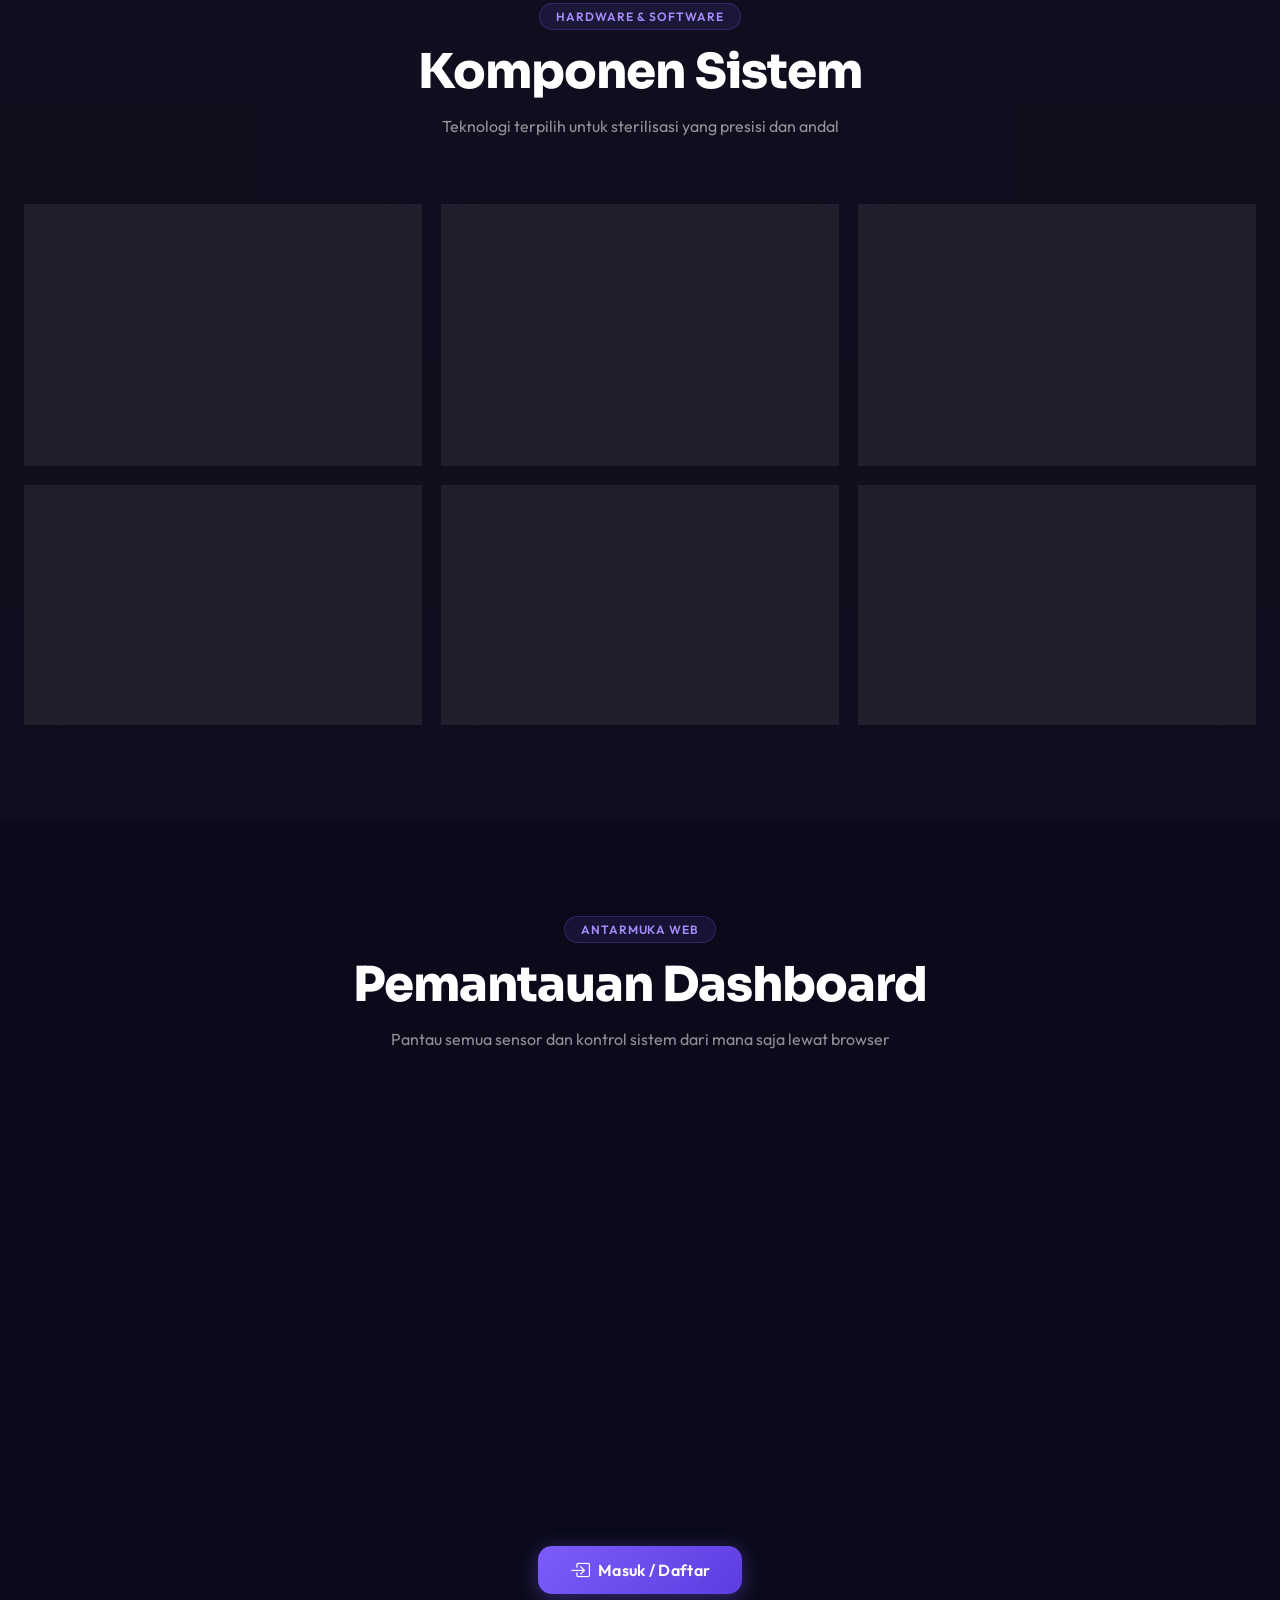
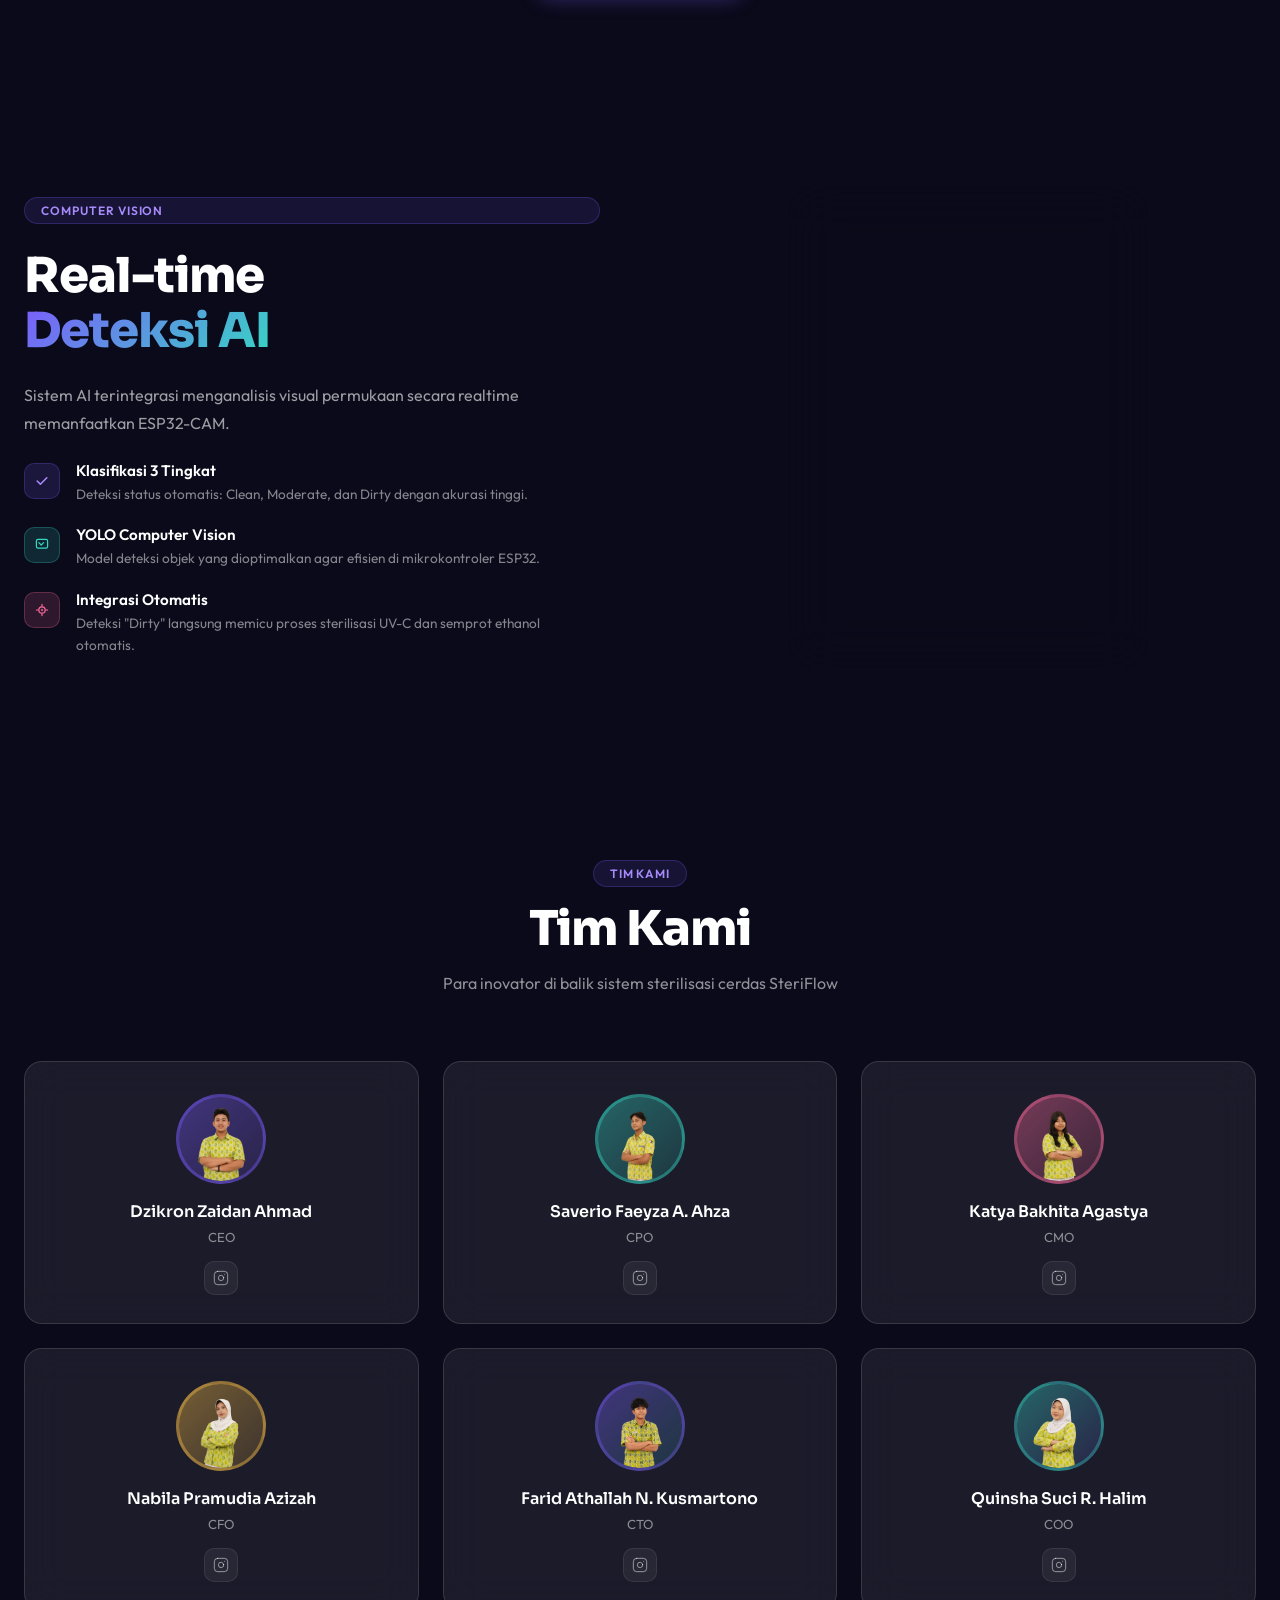
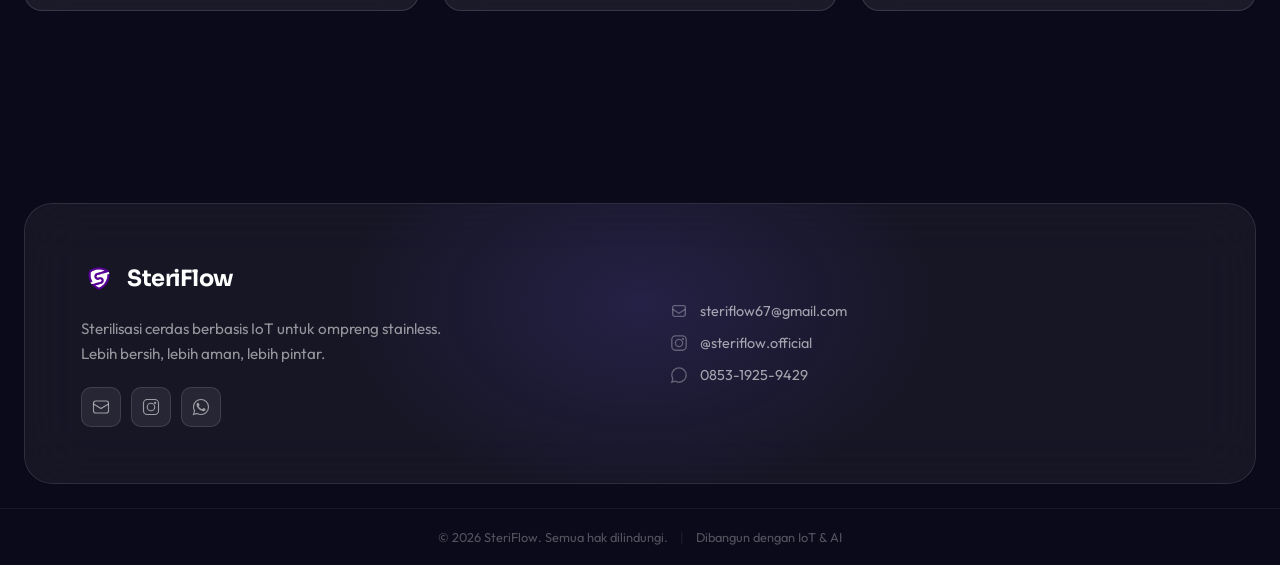
==== commit a5e32f23: "By Gengs" ====
--- a/index.html
+++ b/index.html
@@ -24,6 +24,18 @@
   <link rel="apple-touch-icon" href="assets/logo.png" />
   <link rel="stylesheet" href="https://cdn.jsdelivr.net/npm/bootstrap-icons@1.11.3/font/bootstrap-icons.min.css" />
   <link rel="stylesheet" href="assets/index.css" />
+  <style>
+    /* Language toggle pill */
+    .lp-lang-toggle{display:inline-flex;align-items:center;gap:6px;padding:8px 12px;border-radius:999px;background:rgba(255,255,255,0.06);border:1px solid rgba(255,255,255,0.12);color:inherit;font:600 0.78rem/1 'Outfit',sans-serif;letter-spacing:0.04em;cursor:pointer;transition:all .2s ease;user-select:none;}
+    .lp-lang-toggle:hover{background:rgba(124,92,252,0.18);border-color:rgba(124,92,252,0.55);color:#fff;}
+    .lp-lang-toggle svg{width:14px;height:14px;opacity:0.9;}
+    .lp-lang-toggle .lp-lang-current{min-width:18px;text-align:center;}
+    .lp-lang-toggle .lp-lang-sep{opacity:0.35;}
+    .lp-lang-toggle[aria-pressed="true"] .lp-lang-en,
+    .lp-lang-toggle[aria-pressed="false"] .lp-lang-id{color:#a78bfa;}
+    .lp-mobile-lang{margin:8px 18px 14px;}
+  </style>
+  <script src="js/i18n.js"></script>
 </head>
 <body class="lp-body">
 
@@ -50,19 +62,24 @@
 
       <!-- Desktop Nav Links -->
       <ul class="lp-nav-links" role="list">
-        <li><a href="#beranda" class="lp-nav-link active">Home</a></li>
-        <li><a href="#cara-kerja" class="lp-nav-link">How It Works</a></li>
-        <li><a href="#fitur" class="lp-nav-link">Features</a></li>
-
-        <li><a href="#tim" class="lp-nav-link">Our Team</a></li>
-        <li><a href="#kontak" class="lp-nav-link">Contact</a></li>
+        <li><a href="#beranda" class="lp-nav-link active" data-i18n="landing.nav.home">Home</a></li>
+        <li><a href="#cara-kerja" class="lp-nav-link" data-i18n="landing.nav.how">How It Works</a></li>
+        <li><a href="#fitur" class="lp-nav-link" data-i18n="landing.nav.features">Features</a></li>
+
+        <li><a href="#tim" class="lp-nav-link" data-i18n="landing.nav.team">Our Team</a></li>
+        <li><a href="#kontak" class="lp-nav-link" data-i18n="landing.nav.contact">Contact</a></li>
       </ul>
 
       <!-- CTA + Hamburger -->
       <div class="lp-nav-right">
+        <!-- Language toggle (ID / EN) -->
+        <button class="lp-lang-toggle" type="button" data-lang-toggle aria-label="Toggle language" title="Indonesia / English">
+          <svg viewBox="0 0 24 24" fill="none" stroke="currentColor" stroke-width="1.7" aria-hidden="true"><circle cx="12" cy="12" r="10"/><path d="M2 12h20M12 2a15 15 0 0 1 0 20M12 2a15 15 0 0 0 0 20"/></svg>
+          <span class="lp-lang-id">ID</span><span class="lp-lang-sep">/</span><span class="lp-lang-en">EN</span>
+        </button>
         <a href="auth.html" class="lp-btn lp-btn-primary lp-nav-cta">
           <i class="bi bi-box-arrow-in-right" aria-hidden="true"></i>
-          Login / Register
+          <span data-i18n="landing.nav.cta">Login / Register</span>
         </a>
         <button class="lp-hamburger" id="lpHamburger" aria-label="Toggle menu" aria-expanded="false" aria-controls="lpMobileMenu">
           <span></span><span></span><span></span>
@@ -85,16 +102,22 @@
         </button>
       </div>
       <ul class="lp-mobile-nav-links" role="list">
-        <li><a href="#beranda" class="lp-mobile-link">Home</a></li>
-        <li><a href="#cara-kerja" class="lp-mobile-link">How It Works</a></li>
-        <li><a href="#fitur" class="lp-mobile-link">Features</a></li>
-
-        <li><a href="#tim" class="lp-mobile-link">Our Team</a></li>
-        <li><a href="#kontak" class="lp-mobile-link">Contact</a></li>
+        <li><a href="#beranda" class="lp-mobile-link" data-i18n="landing.nav.home">Home</a></li>
+        <li><a href="#cara-kerja" class="lp-mobile-link" data-i18n="landing.nav.how">How It Works</a></li>
+        <li><a href="#fitur" class="lp-mobile-link" data-i18n="landing.nav.features">Features</a></li>
+
+        <li><a href="#tim" class="lp-mobile-link" data-i18n="landing.nav.team">Our Team</a></li>
+        <li><a href="#kontak" class="lp-mobile-link" data-i18n="landing.nav.contact">Contact</a></li>
       </ul>
+      <div class="lp-mobile-lang">
+        <button class="lp-lang-toggle" type="button" data-lang-toggle aria-label="Toggle language" style="width:100%;justify-content:center;">
+          <svg viewBox="0 0 24 24" fill="none" stroke="currentColor" stroke-width="1.7" aria-hidden="true"><circle cx="12" cy="12" r="10"/><path d="M2 12h20M12 2a15 15 0 0 1 0 20M12 2a15 15 0 0 0 0 20"/></svg>
+          <span class="lp-lang-id">ID</span><span class="lp-lang-sep">/</span><span class="lp-lang-en">EN</span>
+        </button>
+      </div>
       <a href="auth.html" class="lp-btn lp-btn-primary lp-mobile-cta">
         <i class="bi bi-box-arrow-in-right" aria-hidden="true"></i>
-        Login / Register
+        <span data-i18n="landing.nav.cta">Login / Register</span>
       </a>
     </nav>
   </div>
@@ -115,28 +138,19 @@
             <div class="lp-hero-badges" role="list" aria-label="Product highlights">
               <span class="lp-badge lp-badge-purple" role="listitem">
                 <svg viewBox="0 0 16 16" fill="none" aria-hidden="true"><path d="M8 2L9.8 6.2L14.4 6.6L11.1 9.4L12.1 14L8 11.5L3.9 14L4.9 9.4L1.6 6.6L6.2 6.2L8 2Z" fill="currentColor"/></svg>
-                AI Powered
-              </span>
-              <span class="lp-badge lp-badge-teal" role="listitem">
-                <svg viewBox="0 0 16 16" fill="none" aria-hidden="true"><circle cx="8" cy="8" r="3" fill="currentColor"/><circle cx="8" cy="8" r="6" stroke="currentColor" stroke-width="1.5" fill="none"/><line x1="8" y1="2" x2="8" y2="0" stroke="currentColor" stroke-width="1.5"/><line x1="8" y1="16" x2="8" y2="14" stroke="currentColor" stroke-width="1.5"/></svg>
-                Real-time
-              </span>
-              <span class="lp-badge lp-badge-pink" role="listitem">
-                <svg viewBox="0 0 16 16" fill="none" aria-hidden="true"><rect x="2" y="6" width="4" height="4" rx="1" stroke="currentColor" stroke-width="1.5"/><rect x="10" y="2" width="4" height="8" rx="1" stroke="currentColor" stroke-width="1.5"/><path d="M6 8H10" stroke="currentColor" stroke-width="1.5"/></svg>
-                IoT Connected
+                <span data-i18n="landing.hero.badge.ai">AI Powered</span>
               </span>
             </div>
 
             <!-- Headline -->
             <h1 class="lp-hero-heading" id="heroHeading">
-              <span class="lp-text-white">Smart</span>
-              <span class="lp-text-white"> Sterilization,</span>
+              <span class="lp-text-white" data-i18n="landing.hero.heading_line1">Smart Sterilization,</span>
               <br/>
-              <span class="lp-gradient-text">IoT-Based</span>
+              <span class="lp-gradient-text" data-i18n="landing.hero.heading_line2">IoT-Based</span>
             </h1>
 
             <!-- Subtitle -->
-            <p class="lp-hero-subtitle">
+            <p class="lp-hero-subtitle" data-i18n="landing.hero.subtitle">
               Automated sterilization system for stainless serving trays (ompreng). AI contamination detection, UV-C, and ethanol spray in one smart device.
             </p>
 
@@ -144,11 +158,11 @@
             <div class="lp-hero-ctas">
               <a href="#cara-kerja" class="lp-btn lp-btn-primary lp-btn-lg">
                 <svg viewBox="0 0 20 20" fill="none" stroke="currentColor" stroke-width="1.5" stroke-linecap="round" stroke-linejoin="round" aria-hidden="true"><polygon points="5,3 19,10 5,17 5,3"/></svg>
-                Get Started
+                <span data-i18n="landing.hero.cta.start">Get Started</span>
               </a>
               <a href="#fitur" class="lp-btn lp-btn-outline lp-btn-lg">
                 <svg viewBox="0 0 20 20" fill="none" stroke="currentColor" stroke-width="1.5" stroke-linecap="round" aria-hidden="true"><circle cx="10" cy="10" r="7.5"/><path d="M10 7v6M10 15v.5"/></svg>
-                Learn More
+                <span data-i18n="landing.hero.cta.learn">Learn More</span>
               </a>
             </div>
           </div>
@@ -163,7 +177,7 @@
                   <span class="lp-dot lp-dot-yellow"></span>
                   <span class="lp-dot lp-dot-green"></span>
                 </div>
-                <span class="lp-mockup-title">SteriFlow Dashboard</span>
+                <span class="lp-mockup-title" data-i18n="landing.hero.mockup.title">SteriFlow Dashboard</span>
                 <div class="lp-mockup-status">
                   <span class="lp-status-pulse" aria-hidden="true"></span>
                   <span>LIVE</span>
@@ -175,21 +189,21 @@
                 <div class="lp-sensor-card lp-sensor-voc">
                   <svg class="lp-sensor-icon" viewBox="0 0 24 24" fill="none" aria-hidden="true"><path d="M12 2C8 2 5 6 5 10C5 14 8 18 12 22C16 18 19 14 19 10C19 6 16 2 12 2Z" stroke="#7c5cfc" stroke-width="1.5" fill="none"/><circle cx="12" cy="10" r="3" fill="#7c5cfc" opacity="0.7"/></svg>
                   <div class="lp-sensor-info">
-                    <span class="lp-sensor-label">Gas Level</span>
+                    <span class="lp-sensor-label" data-i18n="landing.hero.mockup.gas">Gas Level</span>
                     <span class="lp-sensor-value lp-sensor-value-purple">1950 <small>adc</small></span>
                   </div>
                 </div>
                 <div class="lp-sensor-card lp-sensor-temp">
                   <svg class="lp-sensor-icon" viewBox="0 0 24 24" fill="none" aria-hidden="true"><path d="M12 3a2 2 0 0 0-2 2v9.17A4 4 0 1 0 14 18V5a2 2 0 0 0-2-2Z" stroke="#ffc247" stroke-width="1.5"/><circle cx="12" cy="18" r="2.5" fill="#ffc247" opacity="0.8"/></svg>
                   <div class="lp-sensor-info">
-                    <span class="lp-sensor-label">Temperature</span>
+                    <span class="lp-sensor-label" data-i18n="landing.hero.mockup.temp">Temperature</span>
                     <span class="lp-sensor-value lp-sensor-value-yellow">30.3 <small>°C</small></span>
                   </div>
                 </div>
                 <div class="lp-sensor-card lp-sensor-hum">
                   <svg class="lp-sensor-icon" viewBox="0 0 24 24" fill="none" aria-hidden="true"><path d="M12 2l7 10a7 7 0 1 1-14 0z" stroke="#36d6c3" stroke-width="1.5" fill="none"/></svg>
                   <div class="lp-sensor-info">
-                    <span class="lp-sensor-label">Humidity</span>
+                    <span class="lp-sensor-label" data-i18n="landing.hero.mockup.hum">Humidity</span>
                     <span class="lp-sensor-value lp-sensor-value-teal">69.6 <small>%</small></span>
                   </div>
                 </div>
@@ -198,10 +212,10 @@
               <!-- Sterilization Status -->
               <div class="lp-mockup-sterilizing">
                 <div class="lp-sterilize-header">
-                  <span>System Status</span>
+                  <span data-i18n="landing.hero.mockup.system">System Status</span>
                   <div class="lp-sterilize-badge">
                     <span class="lp-pulse-ring" aria-hidden="true"></span>
-                    <span>STERILIZING</span>
+                    <span data-i18n="landing.hero.mockup.sterilizing">STERILIZING</span>
                   </div>
                 </div>
                 <div class="lp-sterilize-progress" role="progressbar" aria-valuenow="72" aria-valuemin="0" aria-valuemax="100" aria-label="Sterilization progress">
@@ -213,11 +227,11 @@
                 <div class="lp-sterilize-actions">
                   <div class="lp-action-chip lp-chip-active">
                     <span class="lp-chip-dot" style="background:#7c5cfc" aria-hidden="true"></span>
-                    UV-C Lamp ON
+                    <span data-i18n="landing.hero.mockup.uv_on">UV-C Lamp ON</span>
                   </div>
                   <div class="lp-action-chip lp-chip-active">
                     <span class="lp-chip-dot" style="background:#36d6c3" aria-hidden="true"></span>
-                    Ethanol Spray
+                    <span data-i18n="landing.hero.mockup.spray">Ethanol Spray</span>
                   </div>
                 </div>
               </div>
@@ -242,22 +256,22 @@
         <div class="lp-stats-grid">
           <div class="lp-stat-item lp-reveal">
             <span class="lp-stat-value" data-target="99.9" data-suffix="%" data-decimal="1">0%</span>
-            <span class="lp-stat-label">Sterilization Effectiveness</span>
+            <span class="lp-stat-label" data-i18n="landing.stats.effect">Sterilization Effectiveness</span>
           </div>
           <div class="lp-stat-divider" aria-hidden="true"></div>
           <div class="lp-stat-item lp-reveal">
             <span class="lp-stat-value lp-stat-teal" data-target="5" data-prefix="<" data-suffix=" Min">0 Min</span>
-            <span class="lp-stat-label">Process Duration</span>
+            <span class="lp-stat-label" data-i18n="landing.stats.duration">Process Duration</span>
           </div>
           <div class="lp-stat-divider" aria-hidden="true"></div>
           <div class="lp-stat-item lp-reveal">
             <span class="lp-stat-value lp-stat-pink" data-target="5" data-suffix=" Sensor">0 Sensor</span>
-            <span class="lp-stat-label">Active Sensors</span>
+            <span class="lp-stat-label" data-i18n="landing.stats.sensors">Active Sensors</span>
           </div>
           <div class="lp-stat-divider" aria-hidden="true"></div>
           <div class="lp-stat-item lp-reveal">
             <span class="lp-stat-value lp-stat-yellow">24/7</span>
-            <span class="lp-stat-label">Active Monitoring</span>
+            <span class="lp-stat-label" data-i18n="landing.stats.monitoring">Active Monitoring</span>
           </div>
         </div>
       </div>
@@ -267,9 +281,9 @@
     <section class="lp-section lp-cara-kerja" id="cara-kerja" aria-labelledby="caraKerjaTitle">
       <div class="lp-container">
         <div class="lp-section-header lp-reveal">
-          <span class="lp-section-tag">System Flow</span>
-          <h2 class="lp-section-title" id="caraKerjaTitle">How SteriFlow Works</h2>
-          <p class="lp-section-subtitle">Automated sterilization from detection to completion in 6 smart steps</p>
+          <span class="lp-section-tag" data-i18n="landing.how.tag">System Flow</span>
+          <h2 class="lp-section-title" id="caraKerjaTitle" data-i18n="landing.how.title">How SteriFlow Works</h2>
+          <p class="lp-section-subtitle" data-i18n="landing.how.subtitle">Automated sterilization from detection to completion in 6 smart steps</p>
         </div>
 
         <div class="lp-timeline">
@@ -285,8 +299,8 @@
                   <svg viewBox="0 0 24 24" fill="none" aria-hidden="true"><rect x="4" y="4" width="16" height="16" rx="3" stroke="currentColor" stroke-width="1.5"/><path d="M8 12h8M12 8v8" stroke="currentColor" stroke-width="1.5" stroke-linecap="round"/></svg>
                 </div>
                 <div class="lp-step-body">
-                  <h3 class="lp-step-title">System Initialization</h3>
-                  <p class="lp-step-desc">ESP32 activates all components: MQ3, MQ6, MQ8 gas sensors, DHT11, relay module, UV-C lamp and fan ready to operate.</p>
+                  <h3 class="lp-step-title" data-i18n="landing.how.s1.title">System Initialization</h3>
+                  <p class="lp-step-desc" data-i18n="landing.how.s1.desc">ESP32 activates all components: MQ3, MQ6, MQ8 gas sensors, DHT11, relay module, UV-C lamp and fan ready to operate.</p>
                 </div>
               </div>
             </div>
@@ -311,8 +325,8 @@
                   <svg viewBox="0 0 24 24" fill="none" aria-hidden="true"><path d="M12 2C7 2 3 7 3 12C3 17 7 22 12 22" stroke="currentColor" stroke-width="1.5" stroke-linecap="round"/><path d="M12 22C17 22 21 17 21 12" stroke="currentColor" stroke-width="1.5" stroke-linecap="round" stroke-dasharray="3 3"/><circle cx="12" cy="12" r="3" fill="currentColor" opacity="0.5"/></svg>
                 </div>
                 <div class="lp-step-body">
-                  <h3 class="lp-step-title">Contamination Detection</h3>
-                  <p class="lp-step-desc">MQ3, MQ6, and MQ8 sensors analyze gas contamination (alcohol, LPG, hydrogen) in the air. If the threshold is exceeded, the system is automatically activated.</p>
+                  <h3 class="lp-step-title" data-i18n="landing.how.s2.title">Contamination Detection</h3>
+                  <p class="lp-step-desc" data-i18n="landing.how.s2.desc">VOC sensor analyzes air contamination. If the threshold is exceeded, the system is automatically activated.</p>
                 </div>
               </div>
             </div>
@@ -329,8 +343,8 @@
                   <svg viewBox="0 0 24 24" fill="none" aria-hidden="true"><circle cx="12" cy="8" r="5" stroke="currentColor" stroke-width="1.5"/><path d="M12 13v9M8 18h8" stroke="currentColor" stroke-width="1.5" stroke-linecap="round"/><path d="M9 5.5C9 5.5 10 4 12 4C14 4 15 5.5 15 5.5" stroke="currentColor" stroke-width="1.5" stroke-linecap="round"/></svg>
                 </div>
                 <div class="lp-step-body">
-                  <h3 class="lp-step-title">Sterilization Process</h3>
-                  <p class="lp-step-desc">UV-C lamp actively kills pathogenic microorganisms directly, along with 70% food-grade ethanol spray through the system nozzle.</p>
+                  <h3 class="lp-step-title" data-i18n="landing.how.s3.title">Sterilization Process</h3>
+                  <p class="lp-step-desc" data-i18n="landing.how.s3.desc">UV-C lamp actively kills pathogenic microorganisms directly, along with 70% food-grade ethanol spray through the system nozzle.</p>
                 </div>
               </div>
             </div>
@@ -355,8 +369,8 @@
                   <svg viewBox="0 0 24 24" fill="none" aria-hidden="true"><path d="M12 3a2 2 0 0 0-2 2v9.17A4 4 0 1 0 14 18V5a2 2 0 0 0-2-2Z" stroke="currentColor" stroke-width="1.5"/><circle cx="12" cy="18" r="2.5" fill="currentColor" opacity="0.6"/><path d="M10 8h4" stroke="currentColor" stroke-width="1.5" stroke-linecap="round"/></svg>
                 </div>
                 <div class="lp-step-body">
-                  <h3 class="lp-step-title">Environment Monitoring</h3>
-                  <p class="lp-step-desc">DHT11 sensor continuously monitors room temperature and humidity to ensure optimal conditions during the sterilization process.</p>
+                  <h3 class="lp-step-title" data-i18n="landing.how.s4.title">Environment Monitoring</h3>
+                  <p class="lp-step-desc" data-i18n="landing.how.s4.desc">DHT11 sensor continuously monitors room temperature and humidity to ensure optimal conditions during the sterilization process.</p>
                 </div>
               </div>
             </div>
@@ -373,8 +387,8 @@
                   <svg viewBox="0 0 24 24" fill="none" aria-hidden="true"><rect x="3" y="4" width="18" height="14" rx="2" stroke="currentColor" stroke-width="1.5"/><path d="M8 20h8M12 18v2" stroke="currentColor" stroke-width="1.5" stroke-linecap="round"/><rect x="6" y="7" width="5" height="4" rx="1" fill="currentColor" opacity="0.4"/><rect x="13" y="7" width="4" height="2" rx="0.5" fill="currentColor" opacity="0.4"/><rect x="13" y="11" width="4" height="1.5" rx="0.5" fill="currentColor" opacity="0.4"/></svg>
                 </div>
                 <div class="lp-step-body">
-                  <h3 class="lp-step-title">Real-time Monitoring</h3>
-                  <p class="lp-step-desc">Web dashboard displays real-time sensor data from Firebase Realtime Database. Monitor gas levels, temperature, humidity, and relay status from anywhere.</p>
+                  <h3 class="lp-step-title" data-i18n="landing.how.s5.title">Real-time Monitoring</h3>
+                  <p class="lp-step-desc" data-i18n="landing.how.s5.desc">Web dashboard displays real-time sensor data from Firebase Realtime Database. Monitor gas levels, temperature, humidity, and relay status from anywhere.</p>
                 </div>
               </div>
             </div>
@@ -398,8 +412,8 @@
                   <svg viewBox="0 0 24 24" fill="none" aria-hidden="true"><path d="M9 12l2 2 4-4" stroke="currentColor" stroke-width="2" stroke-linecap="round" stroke-linejoin="round"/><circle cx="12" cy="12" r="9" stroke="currentColor" stroke-width="1.5"/></svg>
                 </div>
                 <div class="lp-step-body">
-                  <h3 class="lp-step-title">Process Complete</h3>
-                  <p class="lp-step-desc">System automatically turns off all actuators after sterilization is complete. Logs are saved to the dashboard and RGB LED turns green indicating clean.</p>
+                  <h3 class="lp-step-title" data-i18n="landing.how.s6.title">Process Complete</h3>
+                  <p class="lp-step-desc" data-i18n="landing.how.s6.desc">System automatically turns off all actuators after sterilization is complete. Logs are saved to the dashboard and the green indicator shows clean.</p>
                 </div>
               </div>
             </div>
@@ -413,9 +427,9 @@
     <section class="lp-section lp-components" id="fitur" aria-labelledby="komponenTitle">
       <div class="lp-container">
         <div class="lp-section-header lp-reveal">
-          <span class="lp-section-tag">Hardware & Software</span>
-          <h2 class="lp-section-title" id="komponenTitle">System Components</h2>
-          <p class="lp-section-subtitle">Selected technology for precise and reliable sterilization</p>
+          <span class="lp-section-tag" data-i18n="landing.comp.tag">Hardware & Software</span>
+          <h2 class="lp-section-title" id="komponenTitle" data-i18n="landing.comp.title">System Components</h2>
+          <p class="lp-section-subtitle" data-i18n="landing.comp.subtitle">Selected technology for precise and reliable sterilization</p>
         </div>
 
         <div class="lp-components-grid">
@@ -425,17 +439,17 @@
               <svg viewBox="0 0 24 24" fill="none" aria-hidden="true"><rect x="5" y="5" width="14" height="14" rx="2" stroke="currentColor" stroke-width="1.5"/><rect x="9" y="9" width="6" height="6" rx="1" fill="currentColor" opacity="0.5"/><path d="M9 3v2M15 3v2M9 19v2M15 19v2M3 9h2M3 15h2M19 9h2M19 15h2" stroke="currentColor" stroke-width="1.5" stroke-linecap="round"/></svg>
             </div>
             <h3 class="lp-component-name">ESP32-CAM</h3>
-            <p class="lp-component-desc">Integrated AI monitoring control center & camera. Built-in WiFi for real-time IoT connectivity.</p>
-            <span class="lp-component-tag">Controller</span>
+            <p class="lp-component-desc" data-i18n="landing.comp.esp.desc">Integrated AI monitoring control center & camera. Built-in WiFi for real-time IoT connectivity.</p>
+            <span class="lp-component-tag" data-i18n="landing.comp.cat.controller">Controller</span>
           </div>
 
           <div class="lp-component-card lp-reveal" tabindex="0">
             <div class="lp-component-icon lp-comp-teal">
               <svg viewBox="0 0 24 24" fill="none" aria-hidden="true"><path d="M3 8c0 0 3-3 9-3s9 3 9 3" stroke="currentColor" stroke-width="1.5" stroke-linecap="round"/><path d="M5 12c0 0 2-2 7-2s7 2 7 2" stroke="currentColor" stroke-width="1.5" stroke-linecap="round"/><path d="M8 16c0 0 1-1 4-1s4 1 4 1" stroke="currentColor" stroke-width="1.5" stroke-linecap="round"/><circle cx="12" cy="20" r="1.5" fill="currentColor"/></svg>
             </div>
-            <h3 class="lp-component-name">MQ3 / MQ6 / MQ8</h3>
-            <p class="lp-component-desc">Triple gas sensors detecting alcohol (MQ3), LPG (MQ6), and hydrogen (MQ8). Automatically triggers sterilization when gas levels are dangerous.</p>
-            <span class="lp-component-tag">Sensor</span>
+            <h3 class="lp-component-name" data-i18n="landing.comp.mq.name">MQ135 (VOC)</h3>
+            <p class="lp-component-desc" data-i18n="landing.comp.mq.desc">Air-quality sensor detecting volatile organic compounds. Automatically triggers sterilization when the level exceeds the safe range.</p>
+            <span class="lp-component-tag" data-i18n="landing.comp.cat.sensor">Sensor</span>
           </div>
 
           <div class="lp-component-card lp-reveal" tabindex="0">
@@ -443,8 +457,8 @@
               <svg viewBox="0 0 24 24" fill="none" aria-hidden="true"><circle cx="12" cy="12" r="4" stroke="currentColor" stroke-width="1.5"/><path d="M12 2v3M12 19v3M2 12h3M19 12h3M4.9 4.9l2.1 2.1M17 17l2.1 2.1M4.9 19.1L7 17M17 7l2.1-2.1" stroke="currentColor" stroke-width="1.5" stroke-linecap="round"/></svg>
             </div>
             <h3 class="lp-component-name">UV-C Lamp</h3>
-            <p class="lp-component-desc">UV sterilization kills 99.9% of pathogenic microorganisms including bacteria, viruses, and fungi on surfaces.</p>
-            <span class="lp-component-tag">Actuator</span>
+            <p class="lp-component-desc" data-i18n="landing.comp.uv.desc">UV sterilization kills 99.9% of pathogenic microorganisms including bacteria, viruses, and fungi on surfaces.</p>
+            <span class="lp-component-tag" data-i18n="landing.comp.cat.actuator">Actuator</span>
           </div>
 
           <div class="lp-component-card lp-reveal" tabindex="0">
@@ -452,8 +466,8 @@
               <svg viewBox="0 0 24 24" fill="none" aria-hidden="true"><path d="M12 3a2 2 0 0 0-2 2v9.17A4 4 0 1 0 14 18V5a2 2 0 0 0-2-2Z" stroke="currentColor" stroke-width="1.5"/><circle cx="12" cy="18" r="2.5" fill="currentColor" opacity="0.6"/><path d="M10 8h4M10 11h4" stroke="currentColor" stroke-width="1.5" stroke-linecap="round"/></svg>
             </div>
             <h3 class="lp-component-name">DHT11 Sensor</h3>
-            <p class="lp-component-desc">Monitors temperature and humidity. Data displayed in real-time on the web dashboard.</p>
-            <span class="lp-component-tag">Sensor</span>
+            <p class="lp-component-desc" data-i18n="landing.comp.dht.desc">Monitors temperature and humidity. Data displayed in real-time on the web dashboard.</p>
+            <span class="lp-component-tag" data-i18n="landing.comp.cat.sensor">Sensor</span>
           </div>
 
           <div class="lp-component-card lp-reveal" tabindex="0">
@@ -461,8 +475,8 @@
               <svg viewBox="0 0 24 24" fill="none" aria-hidden="true"><path d="M12 2l6 12H6L12 2Z" stroke="currentColor" stroke-width="1.5" stroke-linejoin="round" fill="none"/><path d="M7 17c0 2.8 2.2 5 5 5s5-2.2 5-5" stroke="currentColor" stroke-width="1.5"/><path d="M9 14c1 2 5 2 6 0" stroke="currentColor" stroke-width="1.5" stroke-linecap="round"/></svg>
             </div>
             <h3 class="lp-component-name">Exhaust Fan</h3>
-            <p class="lp-component-desc">Ventilation fan for air circulation during sterilization. Controlled by relay module with AUTO/MANUAL mode.</p>
-            <span class="lp-component-tag">Actuator</span>
+            <p class="lp-component-desc" data-i18n="landing.comp.fan.desc">Ventilation fan for air circulation during sterilization. Controlled by relay module with AUTO/MANUAL mode.</p>
+            <span class="lp-component-tag" data-i18n="landing.comp.cat.actuator">Actuator</span>
           </div>
 
           <div class="lp-component-card lp-reveal" tabindex="0">
@@ -470,8 +484,8 @@
               <svg viewBox="0 0 24 24" fill="none" aria-hidden="true"><circle cx="12" cy="12" r="6" stroke="currentColor" stroke-width="1.5"/><circle cx="12" cy="12" r="2.5" fill="currentColor" opacity="0.7"/><path d="M12 6V4M18 12h2M12 18v2M6 12H4" stroke="currentColor" stroke-width="1.5" stroke-linecap="round"/></svg>
             </div>
             <h3 class="lp-component-name">RGB LED Indicator</h3>
-            <p class="lp-component-desc">Visual system status indicator with three colors: red (contamination), yellow (processing), green (sterile &amp; safe).</p>
-            <span class="lp-component-tag">Indicator</span>
+            <p class="lp-component-desc" data-i18n="landing.comp.rgb.desc">Visual system status indicator with three colors: red (contamination), yellow (processing), green (sterile &amp; safe).</p>
+            <span class="lp-component-tag" data-i18n="landing.comp.cat.indicator">Indicator</span>
           </div>
 
         </div>
@@ -482,9 +496,9 @@
     <section class="lp-section lp-dashboard-preview" id="dashboard" aria-labelledby="dashPreviewTitle">
       <div class="lp-container">
         <div class="lp-section-header lp-reveal">
-          <span class="lp-section-tag">Web Interface</span>
-          <h2 class="lp-section-title" id="dashPreviewTitle">Dashboard Monitoring</h2>
-          <p class="lp-section-subtitle">Monitor all sensors and control the system from anywhere via web browser</p>
+          <span class="lp-section-tag" data-i18n="landing.dash.tag">Web Interface</span>
+          <h2 class="lp-section-title" id="dashPreviewTitle" data-i18n="landing.dash.title">Dashboard Monitoring</h2>
+          <p class="lp-section-subtitle" data-i18n="landing.dash.subtitle">Monitor all sensors and control the system from anywhere via web browser</p>
         </div>
 
         <div class="lp-browser-mockup lp-reveal">
@@ -506,19 +520,19 @@
           <div class="lp-dash-tabs" role="tablist" aria-label="Dashboard tabs">
             <button class="lp-dash-tab lp-tab-active" role="tab" aria-selected="true" data-tab="home">
               <svg viewBox="0 0 18 18" fill="none" aria-hidden="true"><path d="M3 8.5L9 3l6 5.5V15a1 1 0 0 1-1 1H4a1 1 0 0 1-1-1V8.5Z" stroke="currentColor" stroke-width="1.5"/><path d="M7 16v-5h4v5" stroke="currentColor" stroke-width="1.5"/></svg>
-              Home
+              <span data-i18n="landing.dash.tab.home">Home</span>
             </button>
             <button class="lp-dash-tab" role="tab" aria-selected="false" data-tab="monitoring">
               <svg viewBox="0 0 18 18" fill="none" aria-hidden="true"><polyline points="2,12 5,7 8,10 11,5 14,8 16,5" stroke="currentColor" stroke-width="1.5" stroke-linecap="round" stroke-linejoin="round"/></svg>
-              Monitoring
+              <span data-i18n="landing.dash.tab.mon">Monitoring</span>
             </button>
             <button class="lp-dash-tab" role="tab" aria-selected="false" data-tab="ai">
               <svg viewBox="0 0 18 18" fill="none" aria-hidden="true"><rect x="2" y="2" width="14" height="11" rx="2" stroke="currentColor" stroke-width="1.5"/><path d="M6 8l2 2 4-4" stroke="currentColor" stroke-width="1.5" stroke-linecap="round" stroke-linejoin="round"/><path d="M7 13v3M11 13v3" stroke="currentColor" stroke-width="1.5" stroke-linecap="round"/></svg>
-              AI Detection
+              <span data-i18n="landing.dash.tab.ai">AI Detection</span>
             </button>
             <button class="lp-dash-tab" role="tab" aria-selected="false" data-tab="history">
               <svg viewBox="0 0 18 18" fill="none" aria-hidden="true"><circle cx="9" cy="9" r="7" stroke="currentColor" stroke-width="1.5"/><path d="M9 5v4l3 2" stroke="currentColor" stroke-width="1.5" stroke-linecap="round"/></svg>
-              Log
+              <span data-i18n="landing.dash.tab.log">Log</span>
             </button>
           </div>
 
@@ -530,35 +544,35 @@
                 <div class="lp-overview-status">
                   <div class="lp-ov-badge">
                     <span class="lp-pulse-dot" aria-hidden="true"></span>
-                    <span>System Active</span>
+                    <span data-i18n="landing.dash.active">System Active</span>
                   </div>
                   <span class="lp-ov-time">Tuesday, 25 Mar 2026 · 14:32</span>
                 </div>
                 <div class="lp-ov-grid">
                   <div class="lp-ov-card lp-ov-voc">
-                    <span class="lp-ov-label">Gas (Avg)</span>
+                    <span class="lp-ov-label" data-i18n="landing.dash.gas_avg">Gas (Avg)</span>
                     <span class="lp-ov-val">1950</span>
                     <span class="lp-ov-unit">adc</span>
                     <div class="lp-ov-bar"><div style="width:48%;background:linear-gradient(90deg,#7c5cfc,#a78bfa)"></div></div>
                   </div>
                   <div class="lp-ov-card lp-ov-temp">
-                    <span class="lp-ov-label">Temp</span>
+                    <span class="lp-ov-label" data-i18n="landing.hero.mockup.temp">Temp</span>
                     <span class="lp-ov-val">30.3</span>
                     <span class="lp-ov-unit">°C</span>
                     <div class="lp-ov-bar"><div style="width:50%;background:linear-gradient(90deg,#ffc247,#ffdb8e)"></div></div>
                   </div>
                   <div class="lp-ov-card lp-ov-hum">
-                    <span class="lp-ov-label">Humidity</span>
+                    <span class="lp-ov-label" data-i18n="landing.hero.mockup.hum">Humidity</span>
                     <span class="lp-ov-val">69.6</span>
                     <span class="lp-ov-unit">%</span>
                     <div class="lp-ov-bar"><div style="width:70%;background:linear-gradient(90deg,#36d6c3,#7ff5ea)"></div></div>
                   </div>
                   <div class="lp-ov-card lp-ov-status">
-                    <span class="lp-ov-label">Gas Alert</span>
+                    <span class="lp-ov-label" data-i18n="landing.dash.alert">Gas Alert</span>
                     <span class="lp-ov-val-sm" style="color:#ff6b9d;">BAHAYA</span>
                     <div class="lp-ov-indicator">
                       <span class="lp-pulse-dot" aria-hidden="true"></span>
-                      Fan: ON
+                      <span data-i18n="landing.dash.fan_on">Fan: ON</span>
                     </div>
                   </div>
                 </div>
@@ -674,7 +688,7 @@
         <div class="lp-dash-cta lp-reveal">
           <a href="auth.html" class="lp-btn lp-btn-primary lp-btn-lg">
             <i class="bi bi-box-arrow-in-right" aria-hidden="true"></i>
-            Login / Register
+            <span data-i18n="landing.nav.cta">Login / Register</span>
           </a>
         </div>
       </div>
@@ -820,17 +834,17 @@
         <div class="lp-ai-split">
           <!-- Left: Text -->
           <div class="lp-ai-text lp-reveal">
-            <span class="lp-section-tag">Computer Vision</span>
-            <h2 class="lp-section-title lp-text-left" id="aiTitle">Real-time<br/><span class="lp-gradient-text">AI Detection</span></h2>
-            <p class="lp-ai-desc">Integrated AI system analyzes surface visuals in real-time using ESP32-CAM and YOLO model running on TensorFlow Lite.</p>
+            <span class="lp-section-tag" data-i18n="landing.ai.tag">Computer Vision</span>
+            <h2 class="lp-section-title lp-text-left" id="aiTitle"><span data-i18n="landing.ai.title_a">Real-time</span><br/><span class="lp-gradient-text" data-i18n="landing.ai.title_b">AI Detection</span></h2>
+            <p class="lp-ai-desc" data-i18n="landing.ai.desc">Integrated AI system analyzes surface visuals in real-time using ESP32-CAM and YOLO model running on TensorFlow Lite.</p>
             <ul class="lp-ai-features" role="list">
               <li class="lp-ai-feature-item">
                 <div class="lp-ai-feature-icon lp-feat-purple">
                   <svg viewBox="0 0 20 20" fill="none" aria-hidden="true"><path d="M4 10l4 4 8-8" stroke="currentColor" stroke-width="2" stroke-linecap="round" stroke-linejoin="round"/></svg>
                 </div>
                 <div>
-                  <strong>3-Level Classification</strong>
-                  <p>Automatic status detection: Clean, Moderate, and Dirty with high accuracy</p>
+                  <strong data-i18n="landing.ai.f1.t">3-Level Classification</strong>
+                  <p data-i18n="landing.ai.f1.d">Automatic status detection: Clean, Moderate, and Dirty with high accuracy</p>
                 </div>
               </li>
               <li class="lp-ai-feature-item">
@@ -838,8 +852,8 @@
                   <svg viewBox="0 0 20 20" fill="none" aria-hidden="true"><rect x="3" y="3" width="14" height="11" rx="2" stroke="currentColor" stroke-width="1.5"/><path d="M6 7l3 3 3-3" stroke="currentColor" stroke-width="1.5" stroke-linecap="round" stroke-linejoin="round"/></svg>
                 </div>
                 <div>
-                  <strong>YOLO Computer Vision</strong>
-                  <p>Optimized object detection model for efficient operation on ESP32 microcontroller</p>
+                  <strong data-i18n="landing.ai.f2.t">YOLO Computer Vision</strong>
+                  <p data-i18n="landing.ai.f2.d">Optimized object detection model for efficient operation on ESP32 microcontroller</p>
                 </div>
               </li>
               <li class="lp-ai-feature-item">
@@ -847,8 +861,8 @@
                   <svg viewBox="0 0 20 20" fill="none" aria-hidden="true"><path d="M10 3v2M10 15v2M3 10h2M15 10h2" stroke="currentColor" stroke-width="1.5" stroke-linecap="round"/><circle cx="10" cy="10" r="4" stroke="currentColor" stroke-width="1.5"/><circle cx="10" cy="10" r="1.5" fill="currentColor" opacity="0.7"/></svg>
                 </div>
                 <div>
-                  <strong>Automatic Integration</strong>
-                  <p>"Dirty" detection directly triggers UV-C sterilization and ethanol spray process automatically</p>
+                  <strong data-i18n="landing.ai.f3.t">Automatic Integration</strong>
+                  <p data-i18n="landing.ai.f3.d">"Dirty" detection directly triggers UV-C sterilization and ethanol spray process automatically</p>
                 </div>
               </li>
             </ul>
@@ -924,9 +938,9 @@
     <section class="lp-section lp-team" id="tim" aria-labelledby="timTitle">
       <div class="lp-container">
         <div class="lp-section-header lp-reveal">
-          <span class="lp-section-tag">Our Team</span>
-          <h2 class="lp-section-title" id="timTitle">Our Team</h2>
-          <p class="lp-section-subtitle">The innovators behind SteriFlow smart sterilization system</p>
+          <span class="lp-section-tag" data-i18n="landing.team.tag">Our Team</span>
+          <h2 class="lp-section-title" id="timTitle" data-i18n="landing.team.title">Our Team</h2>
+          <p class="lp-section-subtitle" data-i18n="landing.team.subtitle">The innovators behind SteriFlow smart sterilization system</p>
         </div>
 
         <div class="lp-team-grid">
@@ -1018,7 +1032,7 @@
                 <img src="assets/logo.png" alt="SteriFlow" class="lp-logo-icon" />
                 <span class="lp-logo-text lp-logo-text-lg">SteriFlow</span>
               </a>
-              <p class="lp-cta-tagline">IoT-based smart sterilization for stainless serving trays (ompreng). Cleaner, safer, smarter.</p>
+              <p class="lp-cta-tagline" data-i18n="landing.cta.tagline">IoT-based smart sterilization for stainless serving trays (ompreng). Cleaner, safer, smarter.</p>
               <div class="lp-social-links" role="list" aria-label="Official Social Media SteriFlow">
                 <a href="mailto:steriflow67@gmail.com" class="lp-social-btn" role="listitem" aria-label="Email">
                   <svg viewBox="0 0 24 24" fill="none" aria-hidden="true"><rect x="2" y="4" width="20" height="16" rx="3" stroke="currentColor" stroke-width="1.5"/><path d="M2 8l10 6 10-6" stroke="currentColor" stroke-width="1.5"/></svg>
@@ -1057,9 +1071,9 @@
       <footer class="lp-footer-bar" role="contentinfo">
         <div class="lp-container">
           <div class="lp-footer-bar-inner">
-            <span>&copy; 2026 SteriFlow. All rights reserved.</span>
+            <span data-i18n="landing.footer.rights">&copy; 2026 SteriFlow. All rights reserved.</span>
             <span class="lp-footer-sep" aria-hidden="true">|</span>
-            <span>Built with IoT &amp; AI</span>
+            <span data-i18n="landing.footer.built">Built with IoT &amp; AI</span>
           </div>
         </div>
       </footer>
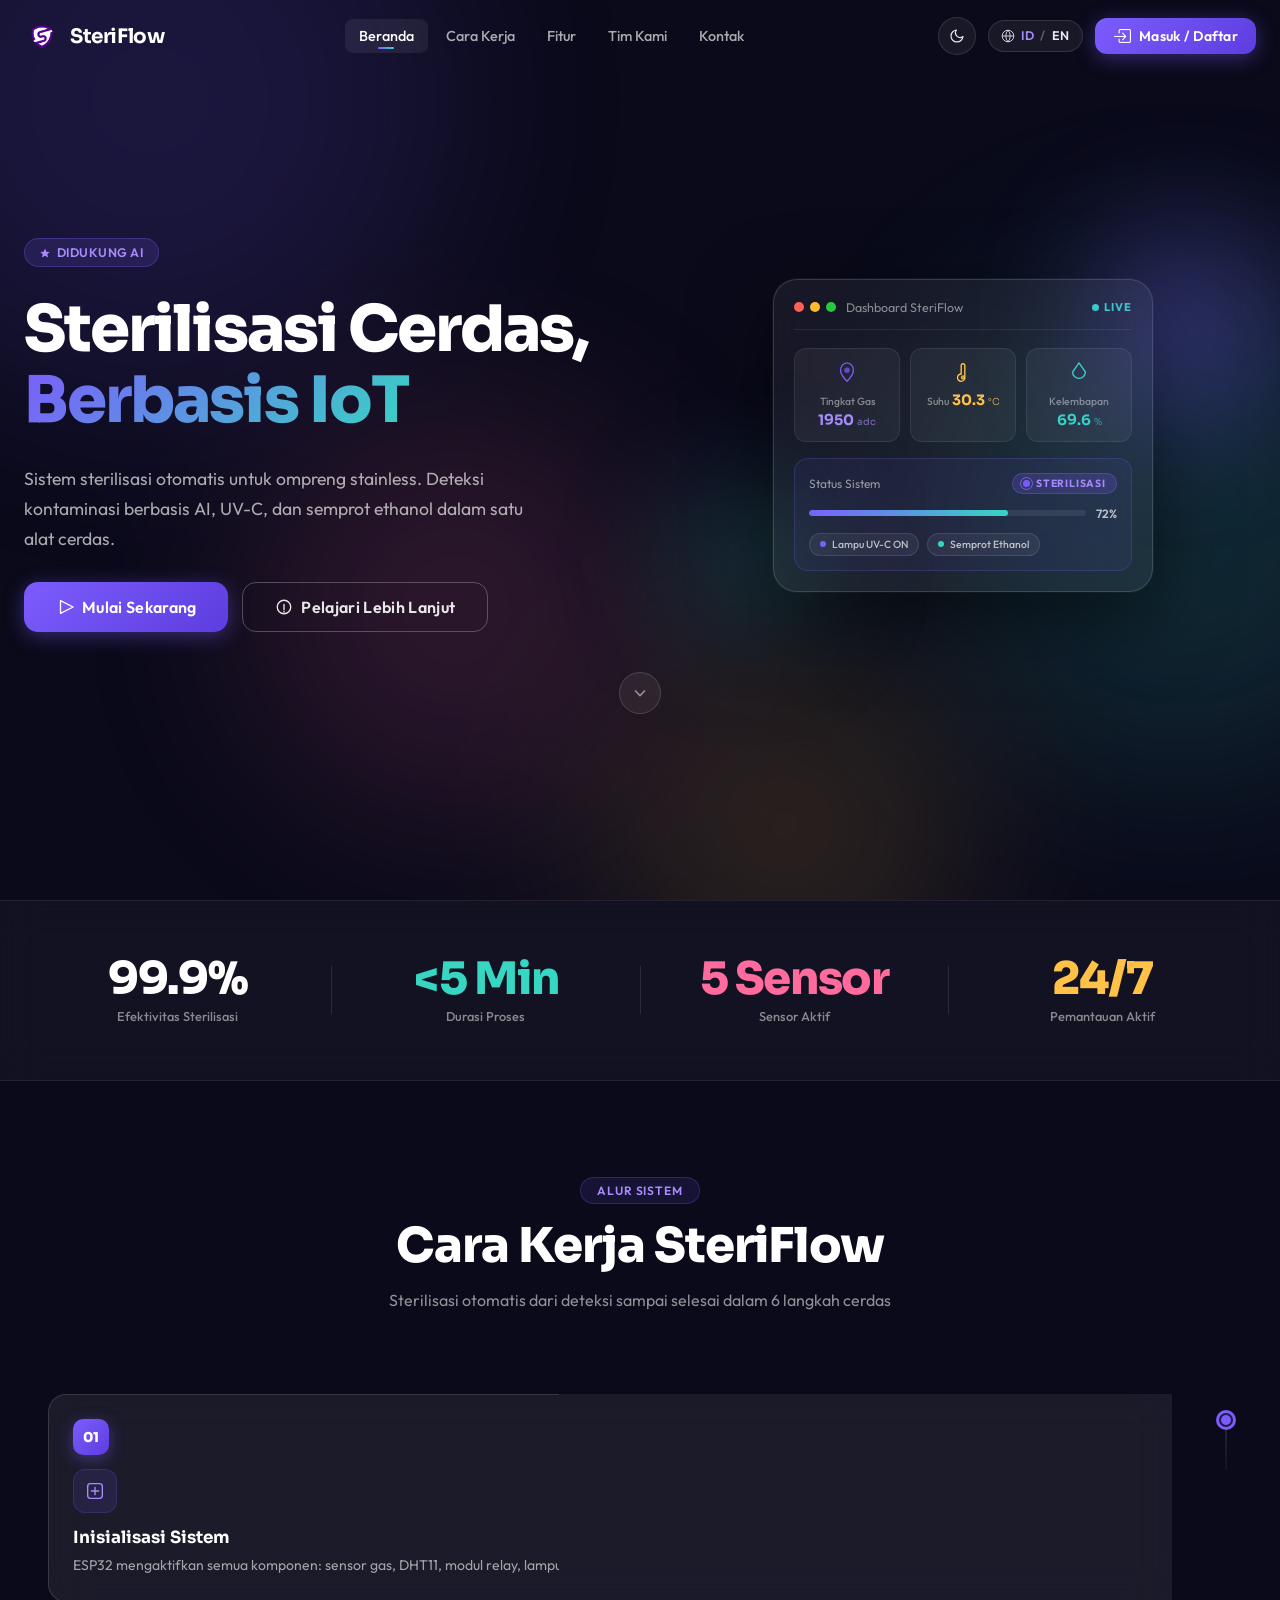
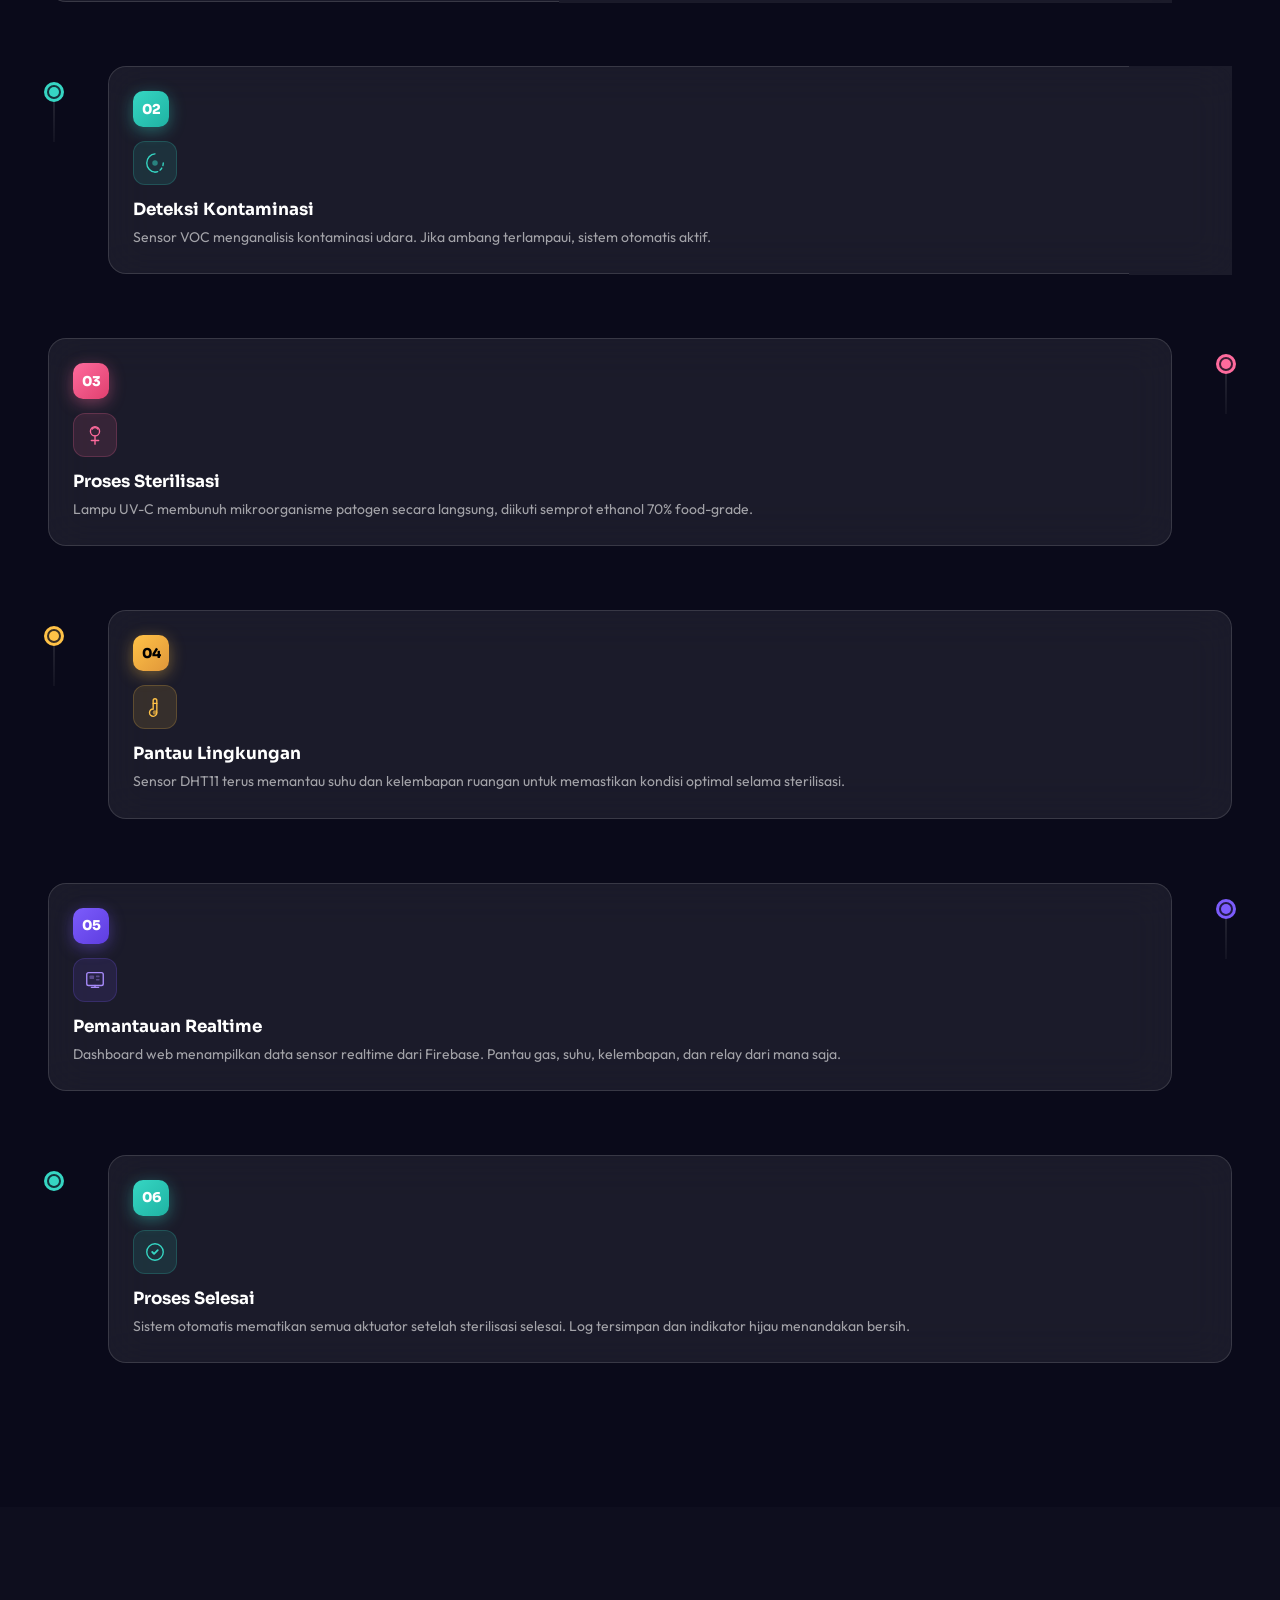
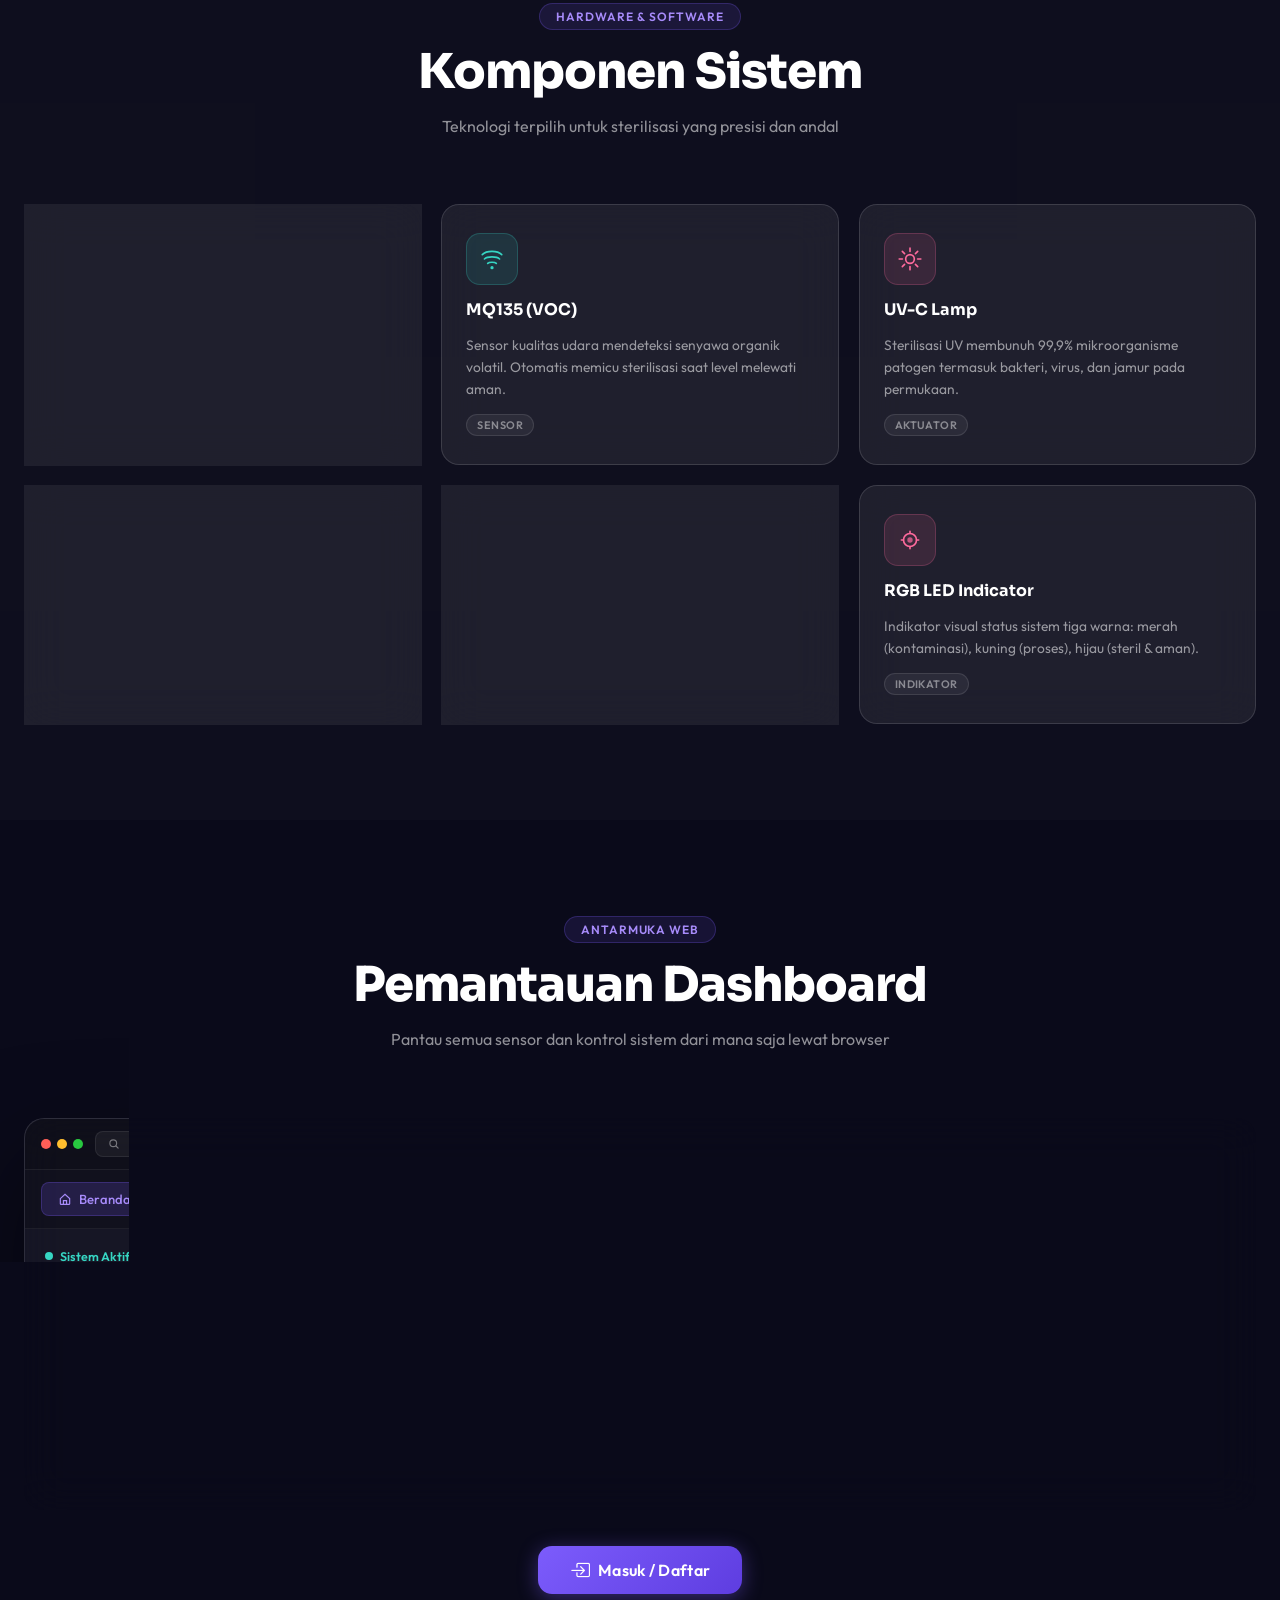
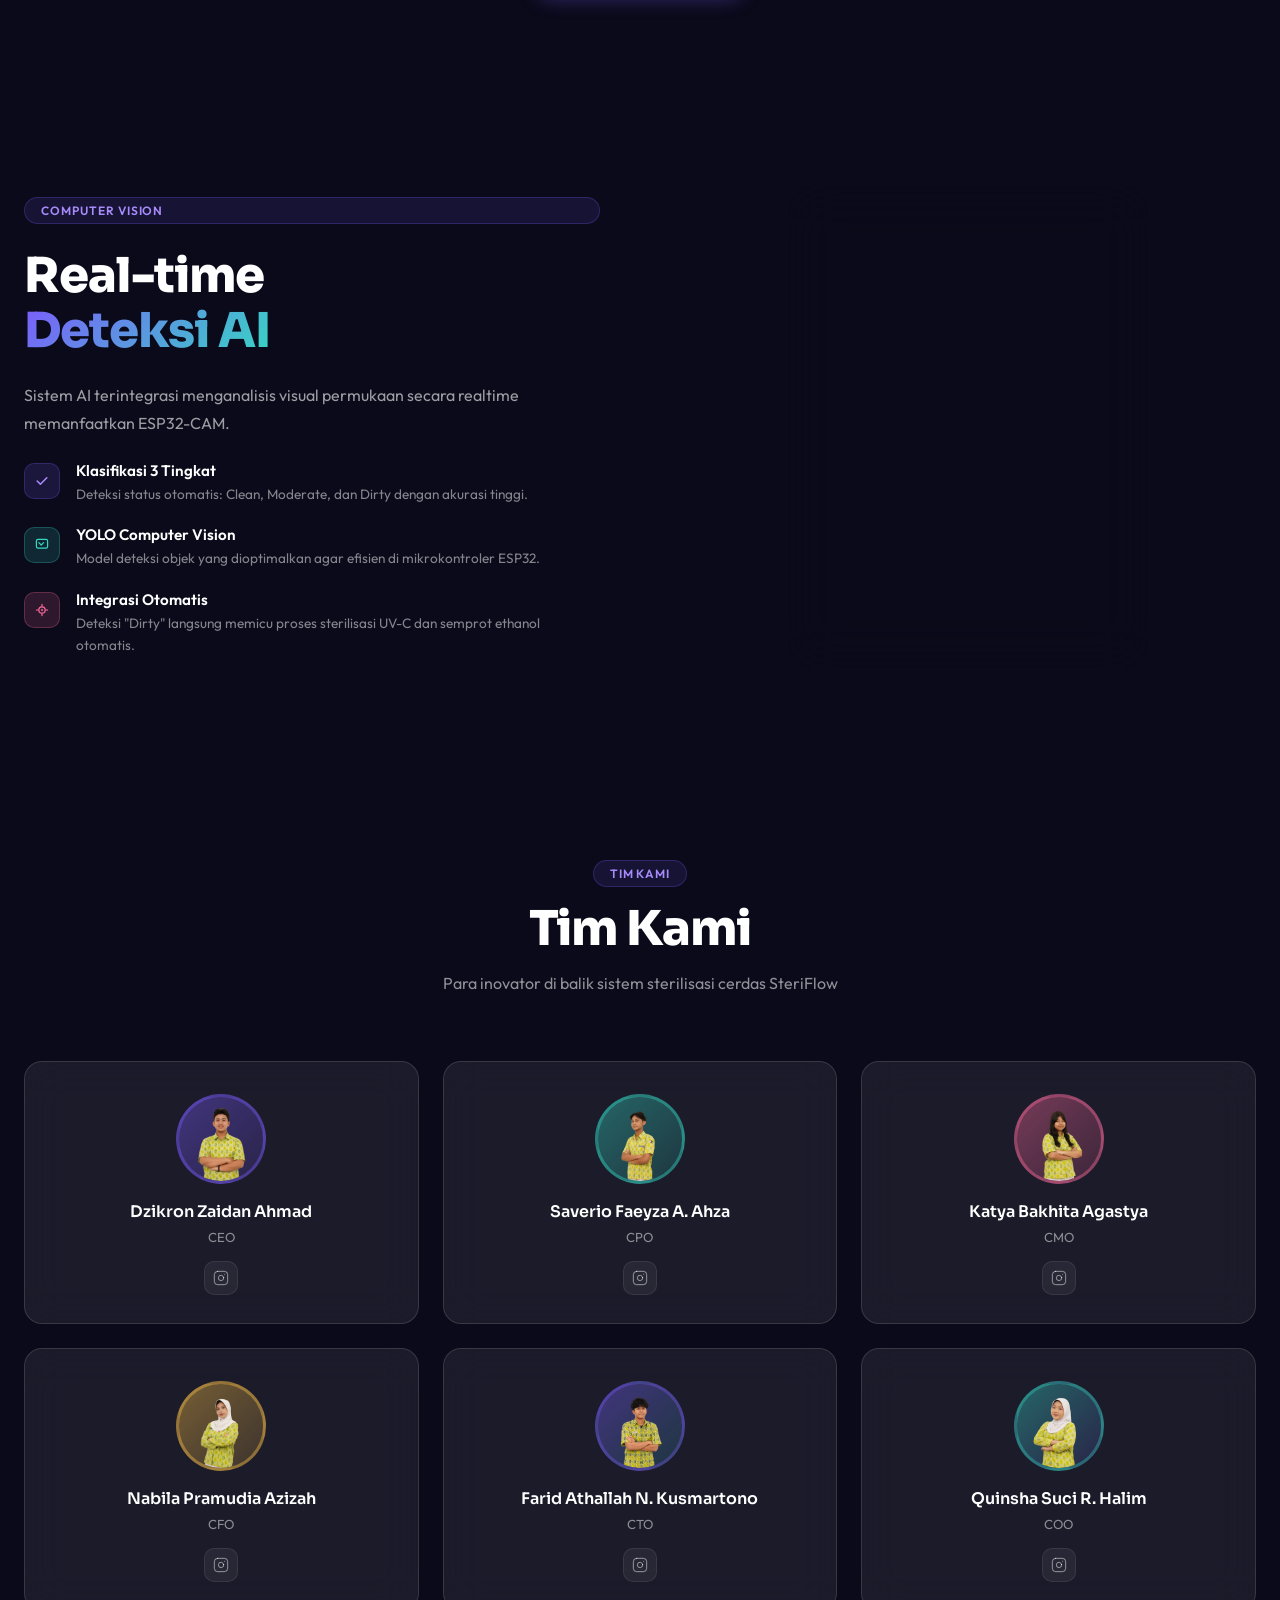
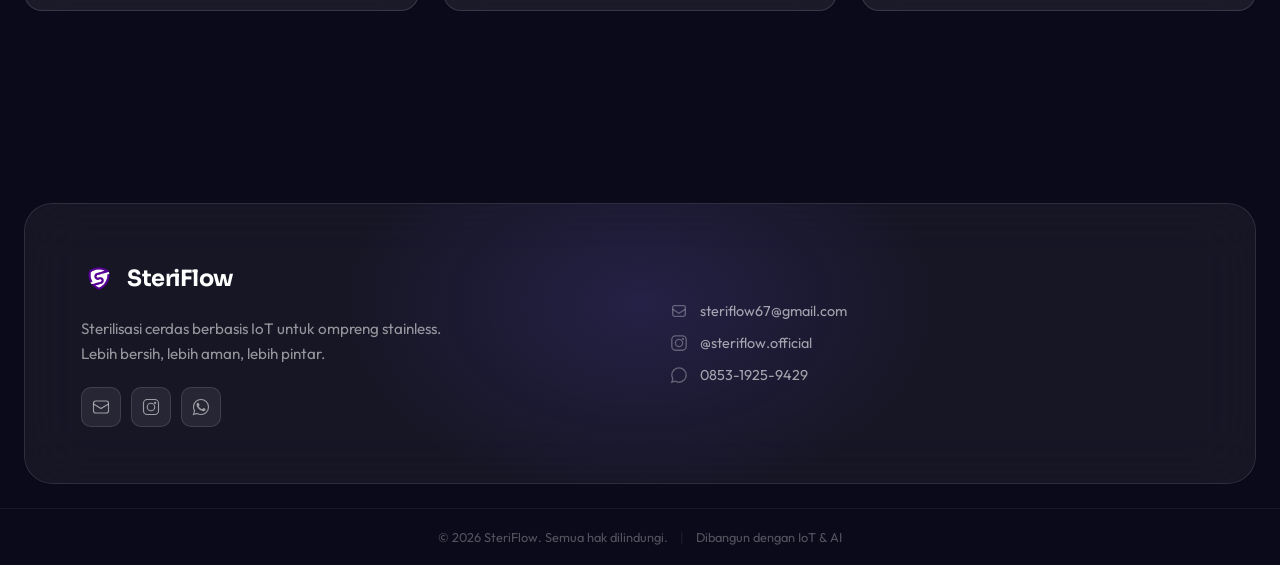
==== commit 2dace660: "by Gengs" ====
--- a/index.html
+++ b/index.html
@@ -34,7 +34,24 @@
     .lp-lang-toggle[aria-pressed="true"] .lp-lang-en,
     .lp-lang-toggle[aria-pressed="false"] .lp-lang-id{color:#a78bfa;}
     .lp-mobile-lang{margin:8px 18px 14px;}
+
+    /* Theme toggle (sun/moon) */
+    .lp-theme-toggle{position:relative;display:inline-flex;align-items:center;justify-content:center;width:38px;height:38px;border-radius:50%;background:rgba(255,255,255,0.06);border:1px solid rgba(255,255,255,0.12);color:inherit;cursor:pointer;transition:all .2s ease;padding:0;overflow:hidden;}
+    .lp-theme-toggle:hover{background:rgba(124,92,252,0.18);border-color:rgba(124,92,252,0.55);}
+    .lp-theme-toggle svg{width:16px;height:16px;position:absolute;transition:opacity .25s ease, transform .35s ease;}
+    /* aria-pressed="true" = light mode aktif, tampilkan matahari; selain itu tampilkan bulan */
+    .lp-theme-toggle[aria-pressed="false"] .lp-icon-sun{opacity:0;transform:rotate(-90deg) scale(.6);}
+    .lp-theme-toggle[aria-pressed="true"]  .lp-icon-moon{opacity:0;transform:rotate(90deg) scale(.6);}
+    .lp-theme-toggle[aria-pressed="true"]  .lp-icon-sun,
+    .lp-theme-toggle[aria-pressed="false"] .lp-icon-moon{opacity:1;transform:rotate(0) scale(1);}
+    .lp-mobile-theme{margin:0 18px 6px;}
+    .lp-mobile-theme .lp-theme-toggle{width:100%;height:44px;border-radius:12px;gap:10px;font:600 0.85rem/1 'Outfit',sans-serif;letter-spacing:0.02em;padding:0 16px;}
+    .lp-mobile-theme .lp-theme-toggle svg{position:static;}
+    .lp-mobile-theme .lp-theme-toggle .lp-theme-label{flex:1;text-align:left;}
+    .lp-mobile-theme .lp-theme-toggle .lp-icon-sun,
+    .lp-mobile-theme .lp-theme-toggle .lp-icon-moon{position:static;}
   </style>
+  <script src="js/theme.js"></script>
   <script src="js/i18n.js"></script>
 </head>
 <body class="lp-body">
@@ -72,6 +89,11 @@
 
       <!-- CTA + Hamburger -->
       <div class="lp-nav-right">
+        <!-- Theme toggle (dark/light) -->
+        <button class="lp-theme-toggle" type="button" data-theme-toggle aria-label="Toggle theme" title="Dark / Light" aria-pressed="false">
+          <svg class="lp-icon-moon" viewBox="0 0 24 24" fill="none" stroke="currentColor" stroke-width="1.8" stroke-linecap="round" stroke-linejoin="round" aria-hidden="true"><path d="M21 12.79A9 9 0 1 1 11.21 3 7 7 0 0 0 21 12.79z"/></svg>
+          <svg class="lp-icon-sun"  viewBox="0 0 24 24" fill="none" stroke="currentColor" stroke-width="1.8" stroke-linecap="round" stroke-linejoin="round" aria-hidden="true"><circle cx="12" cy="12" r="4.5"/><path d="M12 2v2M12 20v2M4.22 4.22l1.42 1.42M18.36 18.36l1.42 1.42M2 12h2M20 12h2M4.22 19.78l1.42-1.42M18.36 5.64l1.42-1.42"/></svg>
+        </button>
         <!-- Language toggle (ID / EN) -->
         <button class="lp-lang-toggle" type="button" data-lang-toggle aria-label="Toggle language" title="Indonesia / English">
           <svg viewBox="0 0 24 24" fill="none" stroke="currentColor" stroke-width="1.7" aria-hidden="true"><circle cx="12" cy="12" r="10"/><path d="M2 12h20M12 2a15 15 0 0 1 0 20M12 2a15 15 0 0 0 0 20"/></svg>
@@ -109,6 +131,13 @@
         <li><a href="#tim" class="lp-mobile-link" data-i18n="landing.nav.team">Our Team</a></li>
         <li><a href="#kontak" class="lp-mobile-link" data-i18n="landing.nav.contact">Contact</a></li>
       </ul>
+      <div class="lp-mobile-theme">
+        <button class="lp-theme-toggle" type="button" data-theme-toggle aria-label="Toggle theme" aria-pressed="false">
+          <svg class="lp-icon-moon" viewBox="0 0 24 24" fill="none" stroke="currentColor" stroke-width="1.8" stroke-linecap="round" stroke-linejoin="round" aria-hidden="true"><path d="M21 12.79A9 9 0 1 1 11.21 3 7 7 0 0 0 21 12.79z"/></svg>
+          <svg class="lp-icon-sun"  viewBox="0 0 24 24" fill="none" stroke="currentColor" stroke-width="1.8" stroke-linecap="round" stroke-linejoin="round" aria-hidden="true"><circle cx="12" cy="12" r="4.5"/><path d="M12 2v2M12 20v2M4.22 4.22l1.42 1.42M18.36 18.36l1.42 1.42M2 12h2M20 12h2M4.22 19.78l1.42-1.42M18.36 5.64l1.42-1.42"/></svg>
+          <span class="lp-theme-label">Dark / Light</span>
+        </button>
+      </div>
       <div class="lp-mobile-lang">
         <button class="lp-lang-toggle" type="button" data-lang-toggle aria-label="Toggle language" style="width:100%;justify-content:center;">
           <svg viewBox="0 0 24 24" fill="none" stroke="currentColor" stroke-width="1.7" aria-hidden="true"><circle cx="12" cy="12" r="10"/><path d="M2 12h20M12 2a15 15 0 0 1 0 20M12 2a15 15 0 0 0 0 20"/></svg>
--- a/assets/index.css
+++ b/assets/index.css
@@ -2274,3 +2274,291 @@
   }
 }
 
+/* ============================================================
+   === LIGHT THEME OVERRIDES (landing page) ===
+   Dipicu oleh <html data-theme="light">. theme.js yang atur.
+   ============================================================ */
+[data-theme="light"] {
+  --lp-glass:        rgba(255,255,255,0.7);
+  --lp-glass-hover:  rgba(255,255,255,0.88);
+  --lp-border:       rgba(0,0,0,0.08);
+  --lp-border-hover: rgba(0,0,0,0.16);
+}
+
+[data-theme="light"] body {
+  background: #f4f5fb;
+  color: #1a1a2e;
+}
+
+/* Orbs tetap warna, tapi pudar supaya tidak menutupi teks gelap */
+[data-theme="light"] .lp-orb { opacity: 0.10; filter: blur(120px); }
+
+/* Navbar */
+[data-theme="light"] .lp-nav-scrolled {
+  background: rgba(255,255,255,0.78);
+  box-shadow: 0 1px 0 rgba(0,0,0,0.06), 0 8px 28px rgba(0,0,0,0.08);
+}
+[data-theme="light"] .lp-logo-text { color: #1a1a2e; }
+[data-theme="light"] .lp-nav-link { color: rgba(26,26,46,0.62); }
+[data-theme="light"] .lp-nav-link:hover,
+[data-theme="light"] .lp-nav-link.active {
+  color: #1a1a2e;
+  background: rgba(124,92,252,0.08);
+}
+
+/* Toggle pills on light */
+[data-theme="light"] .lp-lang-toggle,
+[data-theme="light"] .lp-theme-toggle {
+  background: rgba(0,0,0,0.035);
+  border-color: rgba(0,0,0,0.1);
+  color: #1a1a2e;
+}
+[data-theme="light"] .lp-lang-toggle:hover,
+[data-theme="light"] .lp-theme-toggle:hover {
+  background: rgba(124,92,252,0.08);
+  border-color: rgba(124,92,252,0.45);
+  color: #1a1a2e;
+}
+[data-theme="light"] .lp-lang-toggle[aria-pressed="true"] .lp-lang-en,
+[data-theme="light"] .lp-lang-toggle[aria-pressed="false"] .lp-lang-id { color: var(--accent, #7c5cfc); }
+[data-theme="light"] .lp-lang-toggle .lp-lang-sep { color: rgba(0,0,0,0.3); }
+
+/* Hamburger bars */
+[data-theme="light"] .lp-hamburger { background: rgba(0,0,0,0.04); border-color: rgba(0,0,0,0.1); }
+[data-theme="light"] .lp-hamburger span { background: rgba(26,26,46,0.85); }
+
+/* Mobile drawer */
+[data-theme="light"] .lp-mobile-drawer {
+  background: rgba(255,255,255,0.96);
+  border-left-color: rgba(0,0,0,0.08);
+}
+[data-theme="light"] .lp-mobile-menu-backdrop,
+[data-theme="light"] .lp-menu-open .lp-mobile-menu-backdrop {
+  background: rgba(15,15,35,0.35);
+}
+[data-theme="light"] .lp-mobile-close { color: rgba(26,26,46,0.7); background: rgba(0,0,0,0.04); border-color: rgba(0,0,0,0.08); }
+[data-theme="light"] .lp-mobile-close:hover { color: #1a1a2e; background: rgba(0,0,0,0.08); }
+[data-theme="light"] .lp-mobile-link { color: rgba(26,26,46,0.75); background: rgba(0,0,0,0.03); border-color: rgba(0,0,0,0.08); }
+[data-theme="light"] .lp-mobile-link:hover { color: #1a1a2e; background: rgba(124,92,252,0.08); border-color: rgba(124,92,252,0.35); }
+
+/* Hero text */
+[data-theme="light"] .lp-text-white { color: #1a1a2e; }
+[data-theme="light"] .lp-hero-subtitle { color: rgba(26,26,46,0.68); }
+
+/* Outline button flip */
+[data-theme="light"] .lp-btn-outline {
+  color: #1a1a2e;
+  border-color: rgba(0,0,0,0.2);
+  background: transparent;
+}
+[data-theme="light"] .lp-btn-outline:hover {
+  background: rgba(124,92,252,0.08);
+  border-color: rgba(124,92,252,0.45);
+  color: #1a1a2e;
+}
+
+/* Scroll indicator */
+[data-theme="light"] .lp-scroll-indicator { color: rgba(26,26,46,0.55); }
+[data-theme="light"] .lp-scroll-indicator:hover { color: #1a1a2e; }
+
+/* Section headers */
+[data-theme="light"] .lp-section-title { color: #1a1a2e; }
+[data-theme="light"] .lp-section-subtitle { color: rgba(26,26,46,0.62); }
+[data-theme="light"] .lp-section-tag {
+  background: rgba(124,92,252,0.1);
+  color: var(--accent, #7c5cfc);
+  border-color: rgba(124,92,252,0.25);
+}
+
+/* Stats bar */
+[data-theme="light"] .lp-stats {
+  background: rgba(255,255,255,0.5);
+  border-color: rgba(0,0,0,0.06);
+}
+[data-theme="light"] .lp-stat-value { color: #1a1a2e; }
+[data-theme="light"] .lp-stat-label { color: rgba(26,26,46,0.6); }
+[data-theme="light"] .lp-stat-divider { background: rgba(0,0,0,0.08); }
+
+/* Mockup card */
+[data-theme="light"] .lp-mockup-card {
+  background: rgba(255,255,255,0.94);
+  border-color: rgba(0,0,0,0.08);
+  box-shadow: 0 20px 60px rgba(0,0,0,0.08), 0 2px 0 rgba(255,255,255,0.9) inset;
+}
+[data-theme="light"] .lp-mockup-header { border-bottom-color: rgba(0,0,0,0.06); }
+[data-theme="light"] .lp-mockup-title { color: rgba(26,26,46,0.85); }
+[data-theme="light"] .lp-mockup-status { color: #27c76a; }
+[data-theme="light"] .lp-sensor-card {
+  background: rgba(255,255,255,0.6);
+  border-color: rgba(0,0,0,0.06);
+}
+[data-theme="light"] .lp-sensor-label { color: rgba(26,26,46,0.55); }
+[data-theme="light"] .lp-sterilize-header { color: rgba(26,26,46,0.72); }
+[data-theme="light"] .lp-sterilize-header > span:first-child { color: #1a1a2e; }
+[data-theme="light"] .lp-action-chip {
+  background: rgba(0,0,0,0.03);
+  border-color: rgba(0,0,0,0.08);
+  color: rgba(26,26,46,0.75);
+}
+[data-theme="light"] .lp-progress-bar { background: rgba(0,0,0,0.06); }
+
+/* Timeline / How it works */
+[data-theme="light"] .lp-timeline-card {
+  background: rgba(255,255,255,0.88);
+  border-color: rgba(0,0,0,0.08);
+  box-shadow: 0 10px 30px rgba(0,0,0,0.05);
+}
+[data-theme="light"] .lp-step-title { color: #1a1a2e; }
+[data-theme="light"] .lp-step-desc { color: rgba(26,26,46,0.68); }
+
+/* Component cards */
+[data-theme="light"] .lp-component-card {
+  background: rgba(255,255,255,0.86);
+  border-color: rgba(0,0,0,0.08);
+  box-shadow: 0 8px 28px rgba(0,0,0,0.05);
+}
+[data-theme="light"] .lp-component-card:hover { border-color: rgba(124,92,252,0.4); }
+[data-theme="light"] .lp-component-name { color: #1a1a2e; }
+[data-theme="light"] .lp-component-desc { color: rgba(26,26,46,0.65); }
+[data-theme="light"] .lp-component-tag {
+  background: rgba(0,0,0,0.04);
+  color: rgba(26,26,46,0.75);
+  border-color: rgba(0,0,0,0.08);
+}
+
+/* Browser / Dashboard preview */
+[data-theme="light"] .lp-browser-mockup {
+  background: rgba(255,255,255,0.94);
+  border-color: rgba(0,0,0,0.08);
+  box-shadow: 0 20px 60px rgba(0,0,0,0.08);
+}
+[data-theme="light"] .lp-browser-chrome {
+  background: rgba(255,255,255,0.85);
+  border-bottom-color: rgba(0,0,0,0.06);
+}
+[data-theme="light"] .lp-browser-url {
+  background: rgba(0,0,0,0.04);
+  color: rgba(26,26,46,0.7);
+  border-color: rgba(0,0,0,0.06);
+}
+[data-theme="light"] .lp-dash-tabs {
+  background: rgba(0,0,0,0.03);
+  border-bottom-color: rgba(0,0,0,0.06);
+}
+[data-theme="light"] .lp-dash-tab { color: rgba(26,26,46,0.6); }
+[data-theme="light"] .lp-dash-tab:hover { color: #1a1a2e; }
+[data-theme="light"] .lp-tab-active {
+  color: var(--accent, #7c5cfc);
+  background: rgba(124,92,252,0.08);
+}
+[data-theme="light"] .lp-dash-content { background: rgba(255,255,255,0.55); }
+[data-theme="light"] .lp-ov-card {
+  background: rgba(255,255,255,0.72);
+  border-color: rgba(0,0,0,0.06);
+}
+[data-theme="light"] .lp-ov-label { color: rgba(26,26,46,0.6); }
+[data-theme="light"] .lp-ov-val { color: #1a1a2e; }
+[data-theme="light"] .lp-ov-unit { color: rgba(26,26,46,0.55); }
+[data-theme="light"] .lp-ov-bar { background: rgba(0,0,0,0.06); }
+[data-theme="light"] .lp-ov-time { color: rgba(26,26,46,0.55); }
+[data-theme="light"] .lp-ov-badge {
+  background: rgba(124,92,252,0.1);
+  color: var(--accent, #7c5cfc);
+  border-color: rgba(124,92,252,0.25);
+}
+[data-theme="light"] .lp-chart-header,
+[data-theme="light"] .lp-chart-stats { color: rgba(26,26,46,0.68); }
+[data-theme="light"] .lp-chart-header strong,
+[data-theme="light"] .lp-chart-stats strong { color: #1a1a2e; }
+[data-theme="light"] .lp-chart-tag {
+  background: rgba(39,199,106,0.12);
+  color: #27c76a;
+  border-color: rgba(39,199,106,0.3);
+}
+[data-theme="light"] .lp-fake-chart { background: rgba(124,92,252,0.05); border-color: rgba(0,0,0,0.06); }
+
+/* AI preview */
+[data-theme="light"] .lp-ai-preview,
+[data-theme="light"] .lp-history-preview { color: #1a1a2e; }
+[data-theme="light"] .lp-cam-frame { background: rgba(0,0,0,0.78); }
+[data-theme="light"] .lp-cam-placeholder { color: rgba(255,255,255,0.45); }
+[data-theme="light"] .lp-ai-result-item {
+  background: rgba(255,255,255,0.72);
+  border-color: rgba(0,0,0,0.06);
+}
+[data-theme="light"] .lp-ai-label { color: rgba(26,26,46,0.6); }
+[data-theme="light"] .lp-ai-value { color: #1a1a2e; }
+[data-theme="light"] .lp-ai-bar-track { background: rgba(0,0,0,0.08); }
+
+/* History preview */
+[data-theme="light"] .lp-history-header { color: #1a1a2e; border-bottom-color: rgba(0,0,0,0.06); }
+[data-theme="light"] .lp-history-item { background: rgba(255,255,255,0.72); border-color: rgba(0,0,0,0.06); }
+[data-theme="light"] .lp-hist-title { color: #1a1a2e; }
+[data-theme="light"] .lp-hist-meta { color: rgba(26,26,46,0.55); }
+
+/* AI highlight */
+[data-theme="light"] .lp-ai-desc { color: rgba(26,26,46,0.68); }
+[data-theme="light"] .lp-ai-feature-item strong { color: #1a1a2e; }
+[data-theme="light"] .lp-ai-feature-item p { color: rgba(26,26,46,0.62); }
+[data-theme="light"] .lp-ai-detect-card {
+  background: rgba(255,255,255,0.94);
+  border-color: rgba(0,0,0,0.08);
+  box-shadow: 0 20px 60px rgba(0,0,0,0.08);
+}
+[data-theme="light"] .lp-detect-row { border-bottom-color: rgba(0,0,0,0.06); }
+[data-theme="light"] .lp-detect-label { color: rgba(26,26,46,0.6); }
+[data-theme="light"] .lp-detect-val { color: #1a1a2e; }
+[data-theme="light"] .lp-detect-track,
+[data-theme="light"] .lp-residue-track { background: rgba(0,0,0,0.08); }
+[data-theme="light"] .lp-residue-label-row { color: rgba(26,26,46,0.68); }
+
+/* Team */
+[data-theme="light"] .lp-team-card {
+  background: rgba(255,255,255,0.86);
+  border-color: rgba(0,0,0,0.08);
+  box-shadow: 0 8px 28px rgba(0,0,0,0.05);
+}
+[data-theme="light"] .lp-team-name { color: #1a1a2e; }
+[data-theme="light"] .lp-team-role { color: rgba(26,26,46,0.6); }
+[data-theme="light"] .lp-team-social-btn {
+  background: rgba(255,255,255,0.92);
+  border-color: rgba(124,92,252,0.18);
+  color: rgba(26,26,46,0.72);
+  box-shadow: 0 2px 6px rgba(124,92,252,0.06), inset 0 1px 0 rgba(255,255,255,0.95);
+}
+/* SVG strokenya di-hard-code di base rule; override di light mode biar kelihatan */
+[data-theme="light"] .lp-team-social-btn svg { stroke: rgba(26,26,46,0.72); }
+[data-theme="light"] .lp-team-social-btn:hover {
+  background: linear-gradient(135deg, rgba(124,92,252,0.12), rgba(54,214,195,0.08));
+  border-color: rgba(124,92,252,0.45);
+  box-shadow: 0 6px 16px rgba(124,92,252,0.2), inset 0 1px 0 rgba(255,255,255,1);
+  color: var(--accent, #7c5cfc);
+}
+[data-theme="light"] .lp-team-social-btn:hover svg { stroke: var(--accent, #7c5cfc); }
+
+/* CTA + Footer */
+[data-theme="light"] .lp-cta-card {
+  background: rgba(255,255,255,0.94);
+  border-color: rgba(0,0,0,0.08);
+  box-shadow: 0 20px 60px rgba(0,0,0,0.08);
+}
+[data-theme="light"] .lp-cta-tagline { color: rgba(26,26,46,0.68); }
+[data-theme="light"] .lp-social-btn {
+  background: rgba(0,0,0,0.04);
+  border-color: rgba(0,0,0,0.08);
+  color: rgba(26,26,46,0.7);
+}
+[data-theme="light"] .lp-social-btn:hover {
+  background: rgba(124,92,252,0.1);
+  border-color: rgba(124,92,252,0.35);
+  color: var(--accent, #7c5cfc);
+}
+[data-theme="light"] .lp-contact-item { color: rgba(26,26,46,0.75); }
+[data-theme="light"] .lp-footer-bar {
+  background: rgba(255,255,255,0.6);
+  color: rgba(26,26,46,0.55);
+  border-top-color: rgba(0,0,0,0.06);
+}
+
+/* Camera detection overlay badge on light stays bright (stays on dark frame) */
+[data-theme="light"] .lp-live-badge { color: #e53e3e; background: rgba(229,62,62,0.1); }
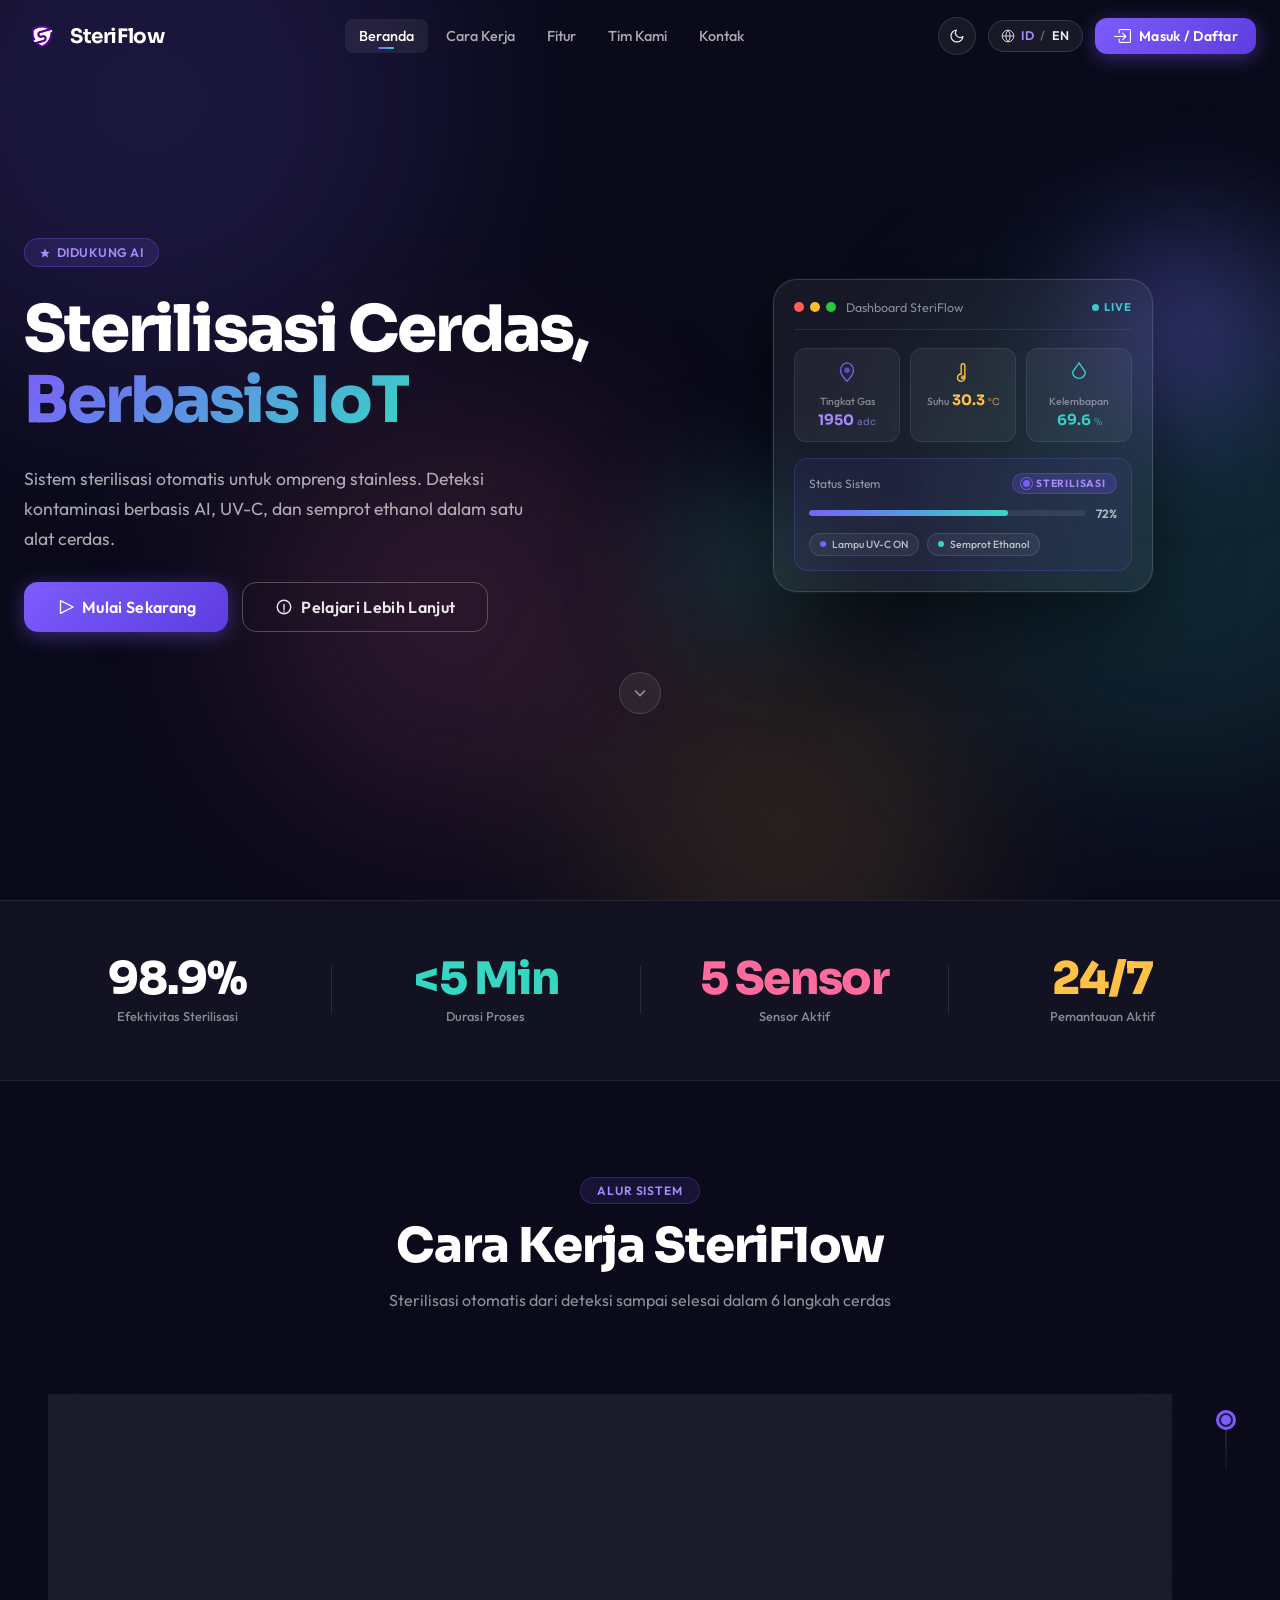
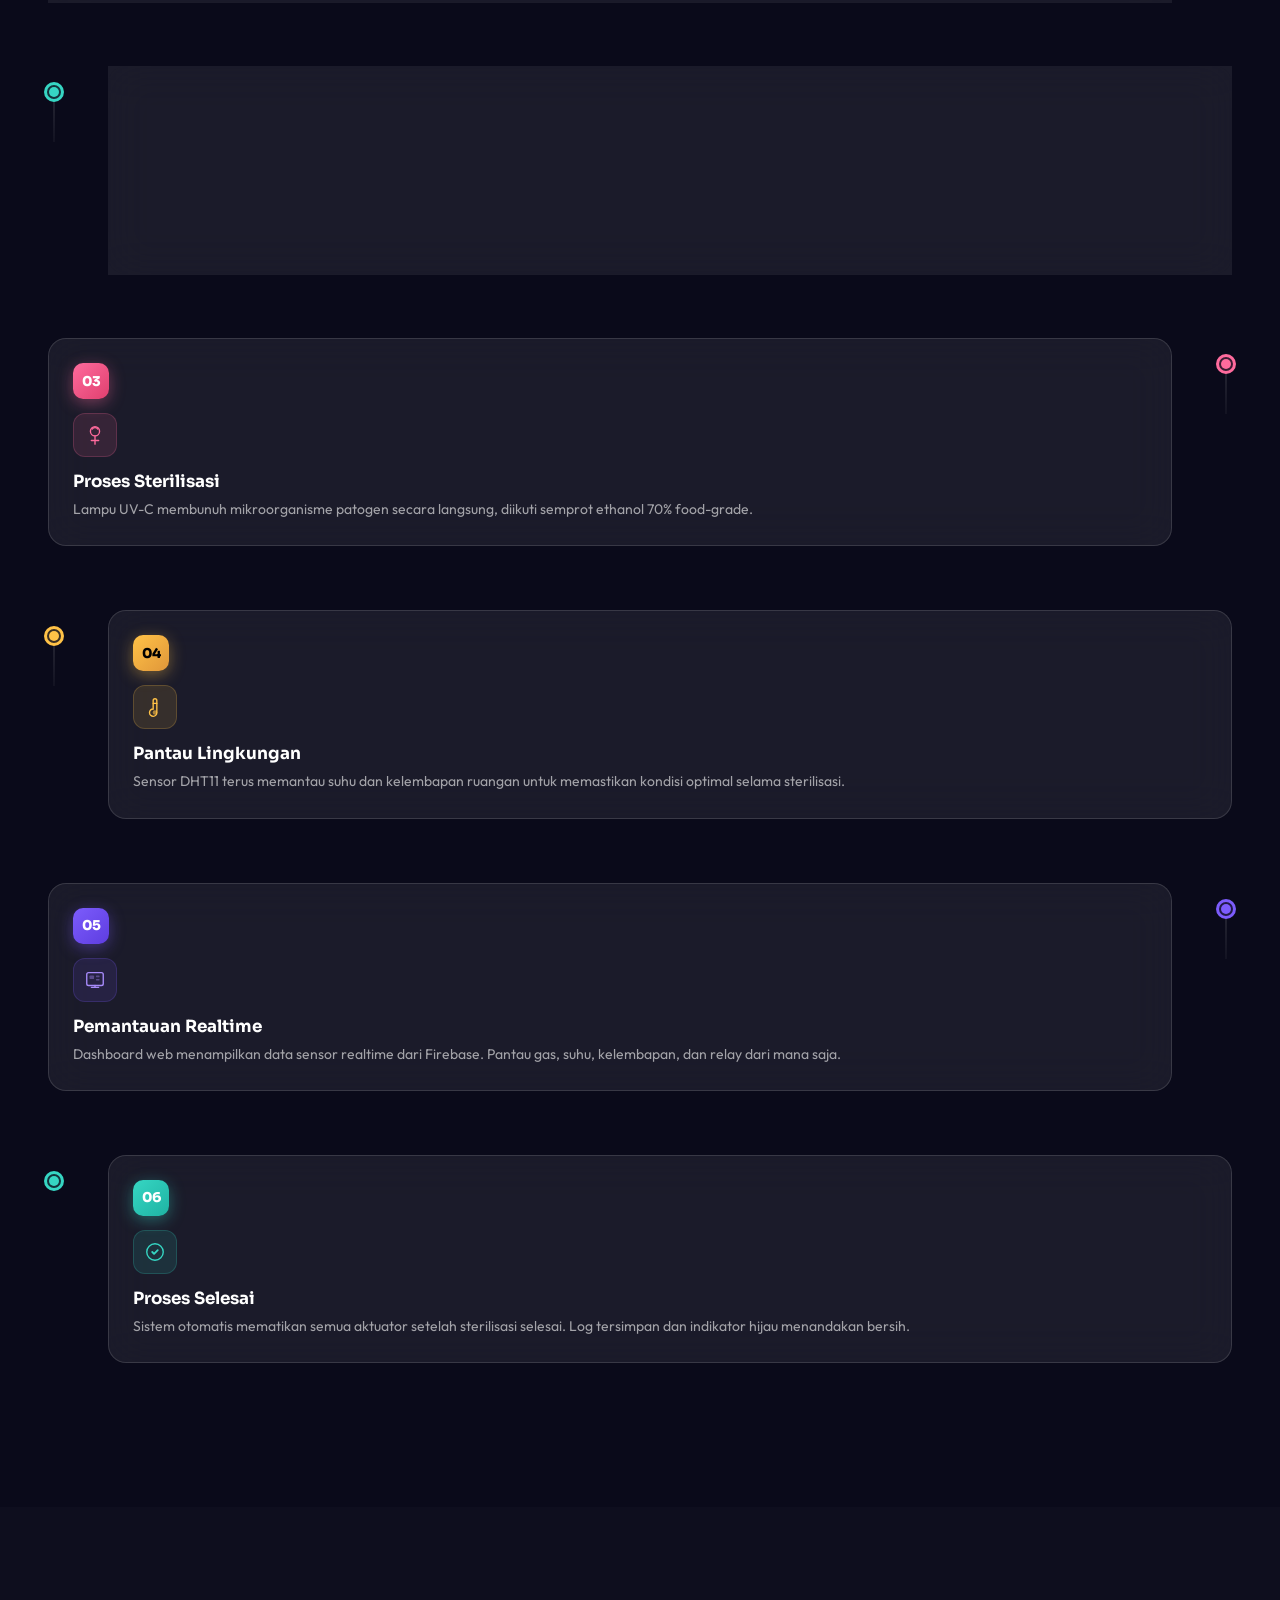
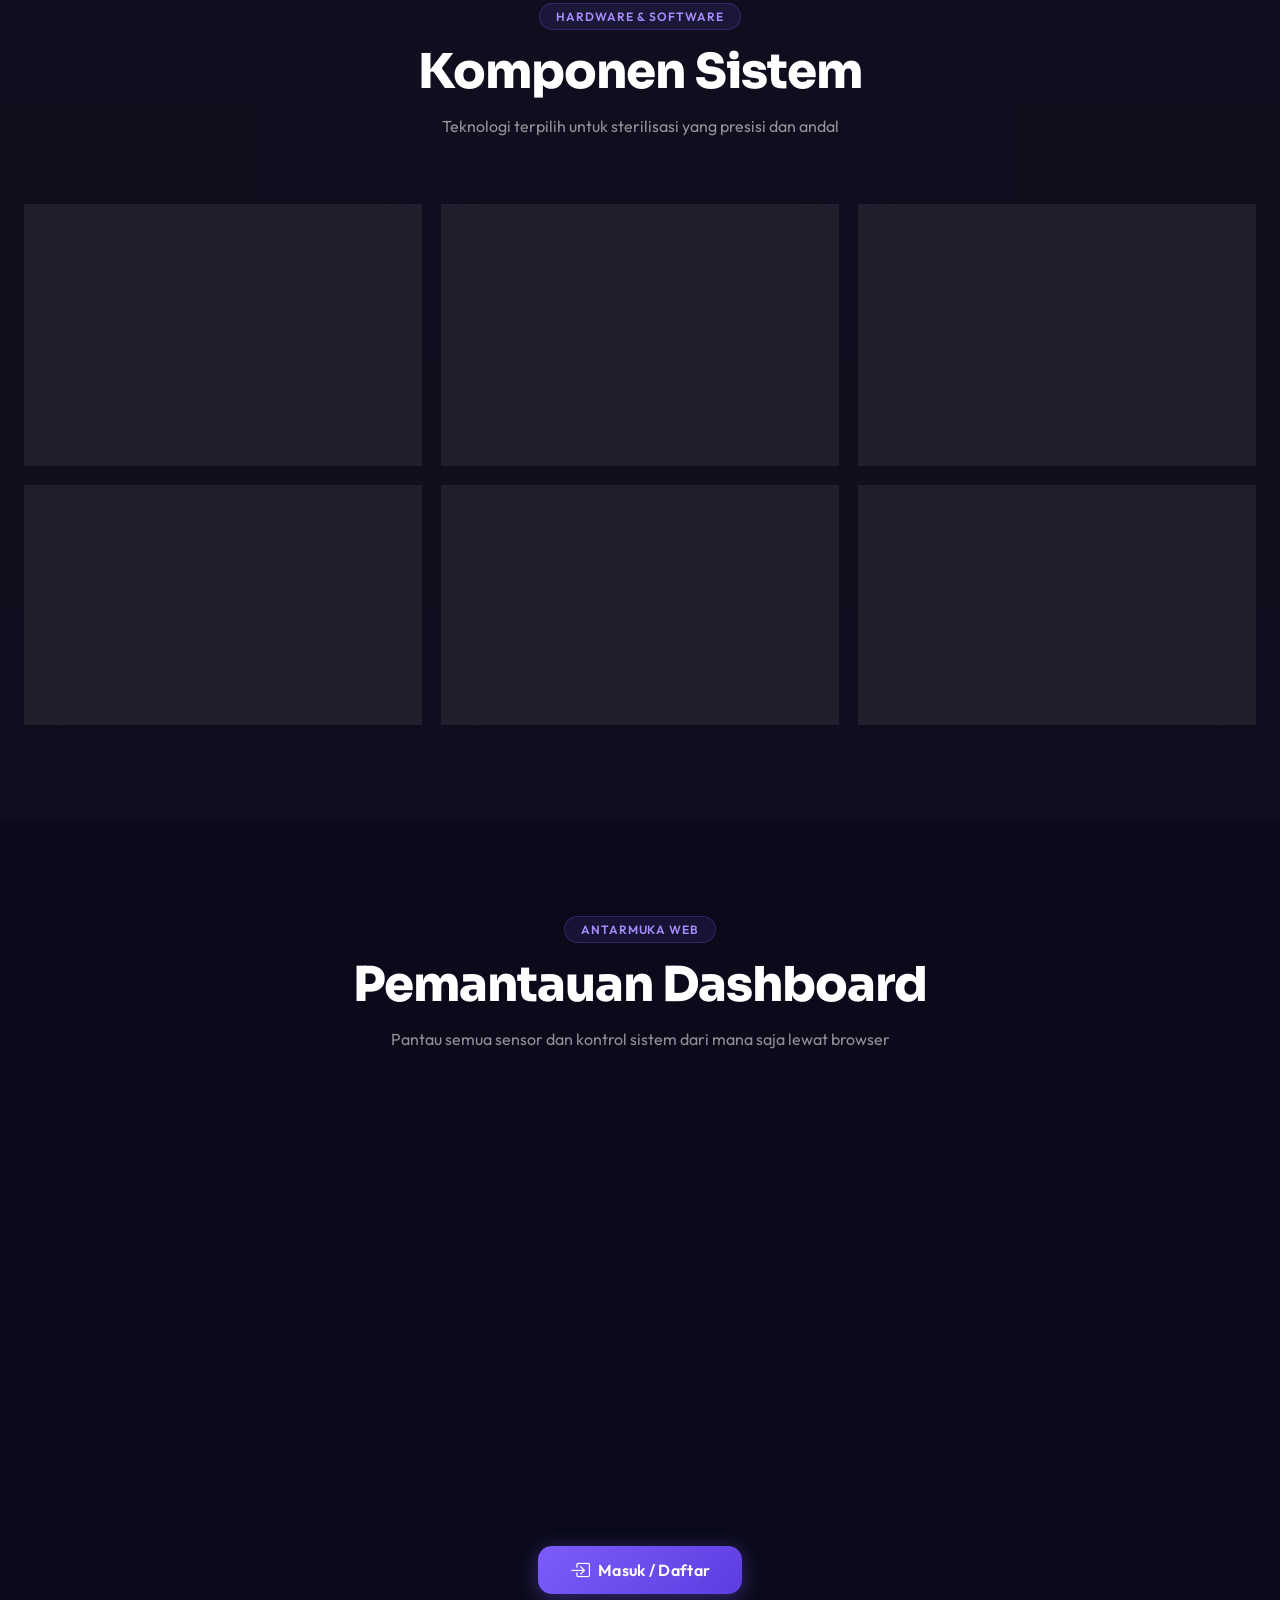
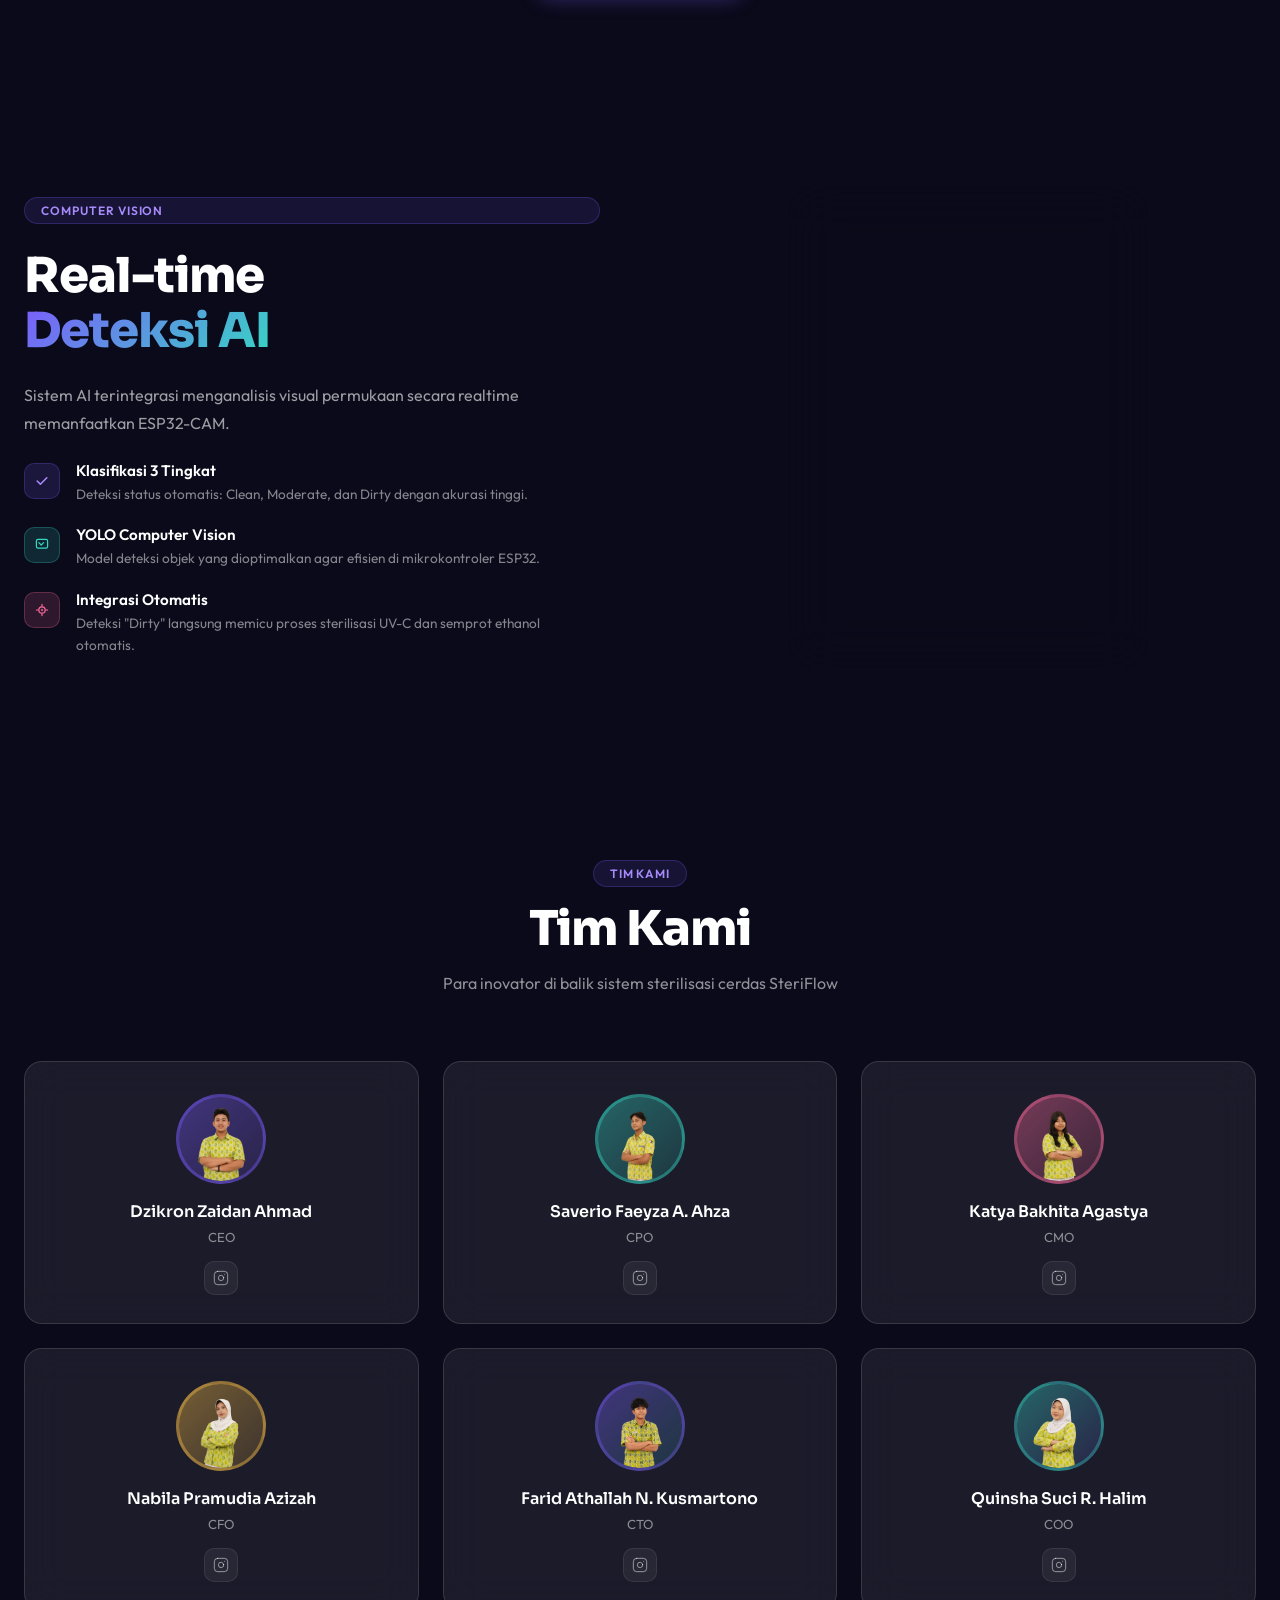
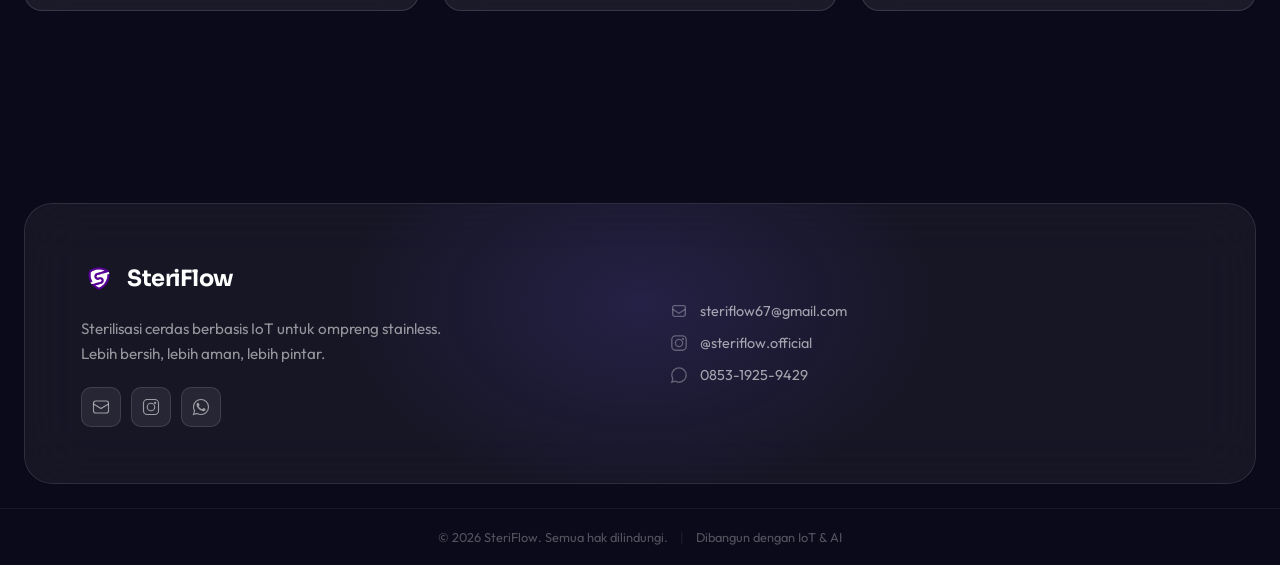
==== commit 212ea9ae: "Rabu, 22 Apr" ====
--- a/index.html
+++ b/index.html
@@ -329,7 +329,7 @@
                 </div>
                 <div class="lp-step-body">
                   <h3 class="lp-step-title" data-i18n="landing.how.s1.title">System Initialization</h3>
-                  <p class="lp-step-desc" data-i18n="landing.how.s1.desc">ESP32 activates all components: MQ3, MQ6, MQ8 gas sensors, DHT11, relay module, UV-C lamp and fan ready to operate.</p>
+                  <p class="lp-step-desc" data-i18n="landing.how.s1.desc">ESP32 activates all components: SGP30 gas sensor, DHT22, relay module, UV-C lamp and fan ready to operate.</p>
                 </div>
               </div>
             </div>
@@ -399,7 +399,7 @@
                 </div>
                 <div class="lp-step-body">
                   <h3 class="lp-step-title" data-i18n="landing.how.s4.title">Environment Monitoring</h3>
-                  <p class="lp-step-desc" data-i18n="landing.how.s4.desc">DHT11 sensor continuously monitors room temperature and humidity to ensure optimal conditions during the sterilization process.</p>
+                  <p class="lp-step-desc" data-i18n="landing.how.s4.desc">DHT22 sensor continuously monitors room temperature and humidity to ensure optimal conditions during the sterilization process.</p>
                 </div>
               </div>
             </div>
@@ -476,7 +476,7 @@
             <div class="lp-component-icon lp-comp-teal">
               <svg viewBox="0 0 24 24" fill="none" aria-hidden="true"><path d="M3 8c0 0 3-3 9-3s9 3 9 3" stroke="currentColor" stroke-width="1.5" stroke-linecap="round"/><path d="M5 12c0 0 2-2 7-2s7 2 7 2" stroke="currentColor" stroke-width="1.5" stroke-linecap="round"/><path d="M8 16c0 0 1-1 4-1s4 1 4 1" stroke="currentColor" stroke-width="1.5" stroke-linecap="round"/><circle cx="12" cy="20" r="1.5" fill="currentColor"/></svg>
             </div>
-            <h3 class="lp-component-name" data-i18n="landing.comp.mq.name">MQ135 (VOC)</h3>
+            <h3 class="lp-component-name" data-i18n="landing.comp.mq.name">SGP30 (VOC)</h3>
             <p class="lp-component-desc" data-i18n="landing.comp.mq.desc">Air-quality sensor detecting volatile organic compounds. Automatically triggers sterilization when the level exceeds the safe range.</p>
             <span class="lp-component-tag" data-i18n="landing.comp.cat.sensor">Sensor</span>
           </div>
@@ -494,7 +494,7 @@
             <div class="lp-component-icon lp-comp-yellow">
               <svg viewBox="0 0 24 24" fill="none" aria-hidden="true"><path d="M12 3a2 2 0 0 0-2 2v9.17A4 4 0 1 0 14 18V5a2 2 0 0 0-2-2Z" stroke="currentColor" stroke-width="1.5"/><circle cx="12" cy="18" r="2.5" fill="currentColor" opacity="0.6"/><path d="M10 8h4M10 11h4" stroke="currentColor" stroke-width="1.5" stroke-linecap="round"/></svg>
             </div>
-            <h3 class="lp-component-name">DHT11 Sensor</h3>
+            <h3 class="lp-component-name">DHT22 Sensor</h3>
             <p class="lp-component-desc" data-i18n="landing.comp.dht.desc">Monitors temperature and humidity. Data displayed in real-time on the web dashboard.</p>
             <span class="lp-component-tag" data-i18n="landing.comp.cat.sensor">Sensor</span>
           </div>
@@ -611,7 +611,7 @@
             <div class="lp-dash-panel" id="panel-monitoring">
               <div class="lp-dash-charts">
                 <div class="lp-chart-header">
-                  <span>Gas Level (MQ3+MQ6+MQ8 Avg) — Real-time</span>
+                  <span>VOC Level (SGP30) — Real-time</span>
                   <span class="lp-chart-tag">Live</span>
                 </div>
                 <div class="lp-fake-chart" aria-hidden="true">
@@ -627,9 +627,9 @@
                   </svg>
                 </div>
                 <div class="lp-chart-stats">
-                  <div><span>MQ3</span><strong>2448</strong></div>
-                  <div><span>MQ6</span><strong>2671</strong></div>
-                  <div><span>MQ8</span><strong>731</strong></div>
+                  <div><span>TVOC</span><strong>128 ppb</strong></div>
+                  <div><span>eCO₂</span><strong>612 ppm</strong></div>
+                  <div><span>Status</span><strong>Good</strong></div>
                 </div>
               </div>
             </div>
@@ -750,14 +750,14 @@
               <div class="lp-tech-pill lp-pill-teal">
                 <svg viewBox="0 0 20 20" fill="none" aria-hidden="true"><path d="M4 8c2-3 10-3 12 0" stroke="currentColor" stroke-width="1.5" stroke-linecap="round"/><path d="M6 11.5c1.5-2 6.5-2 8 0" stroke="currentColor" stroke-width="1.5" stroke-linecap="round"/><circle cx="10" cy="14.5" r="1.5" fill="currentColor"/></svg>
                 <div class="lp-pill-content">
-                  <span class="lp-pill-name">MQ3/MQ6/MQ8</span>
-                  <span class="lp-pill-cat">Gas Sensors</span>
+                  <span class="lp-pill-name">SGP30</span>
+                  <span class="lp-pill-cat">VOC Sensor</span>
                 </div>
               </div>
               <div class="lp-tech-pill lp-pill-yellow">
                 <svg viewBox="0 0 20 20" fill="none" aria-hidden="true"><path d="M10 3a2 2 0 0 0-1.5 3.3V13a1.5 1.5 0 0 0 3 0V6.3A2 2 0 0 0 10 3Z" stroke="currentColor" stroke-width="1.5"/><circle cx="10" cy="15" r="2" fill="currentColor" opacity="0.6"/></svg>
                 <div class="lp-pill-content">
-                  <span class="lp-pill-name">DHT11</span>
+                  <span class="lp-pill-name">DHT22</span>
                   <span class="lp-pill-cat">Temp &amp; Humidity</span>
                 </div>
               </div>
